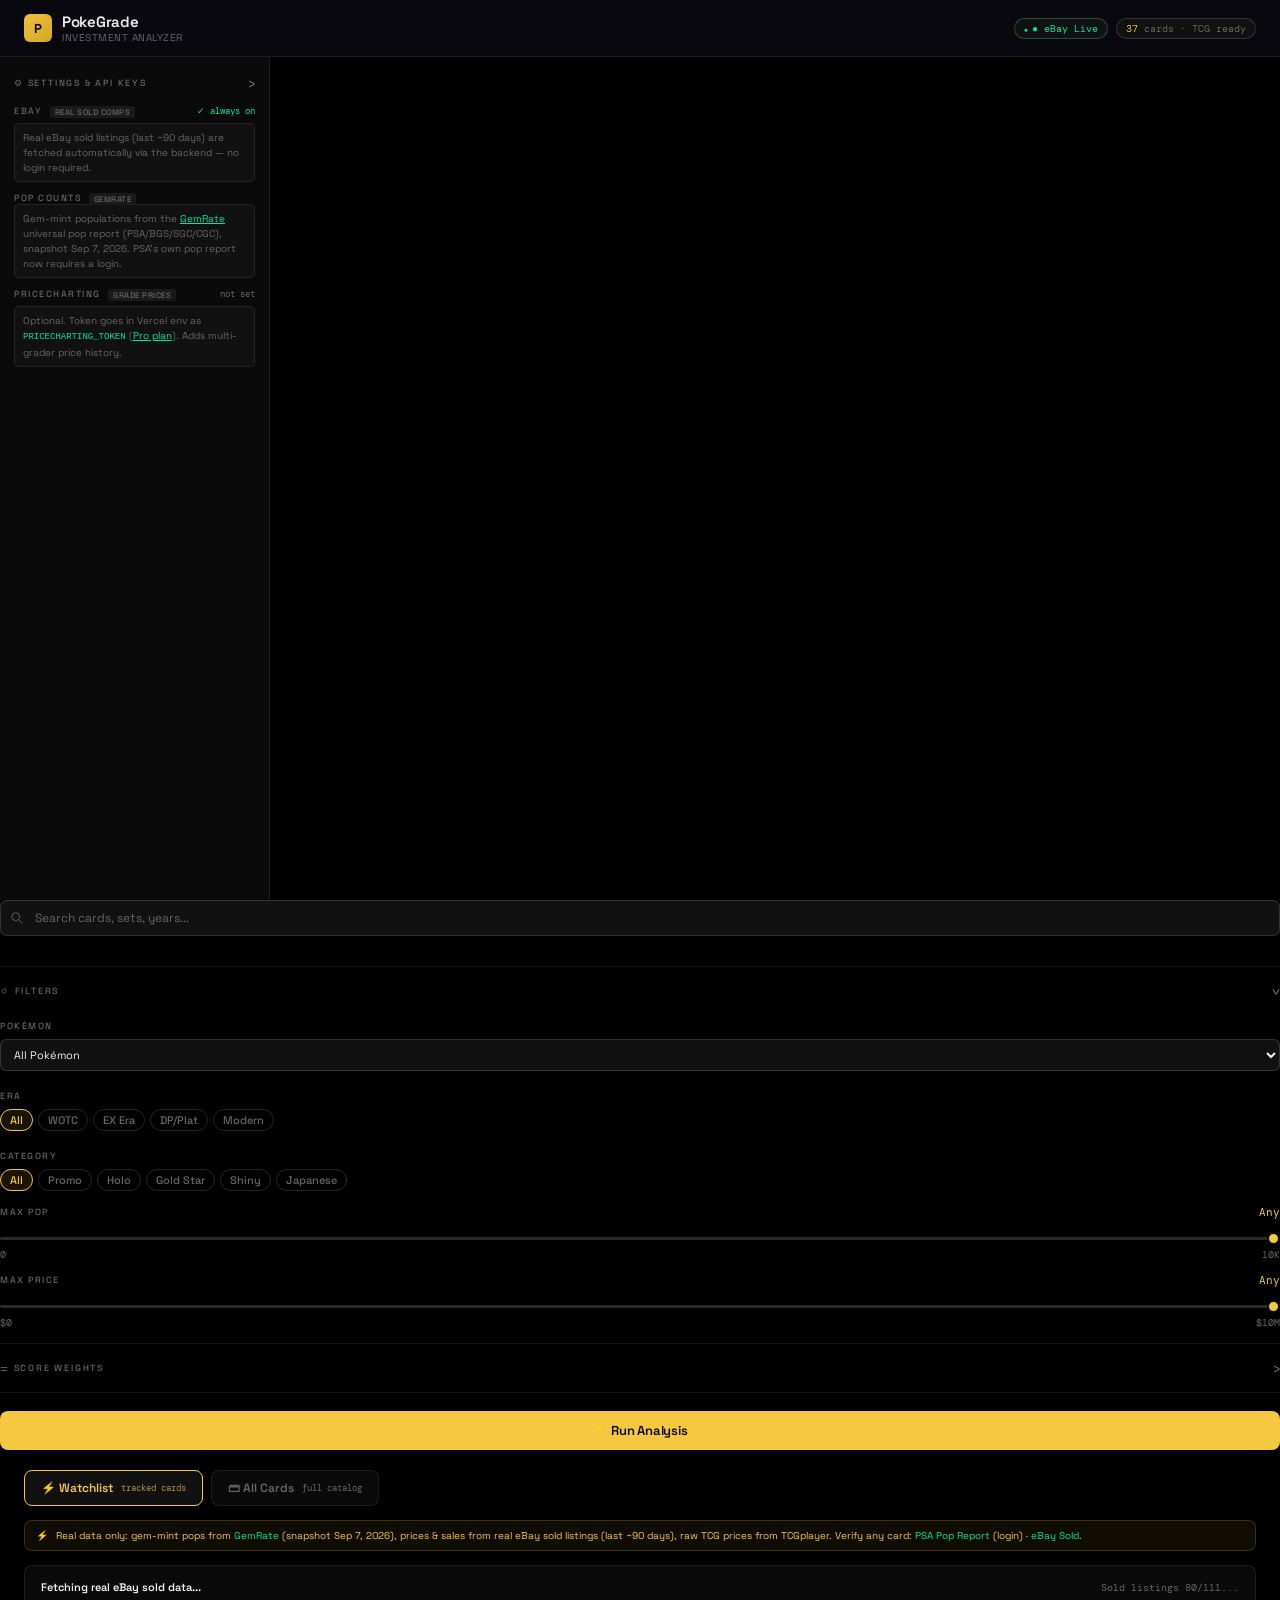
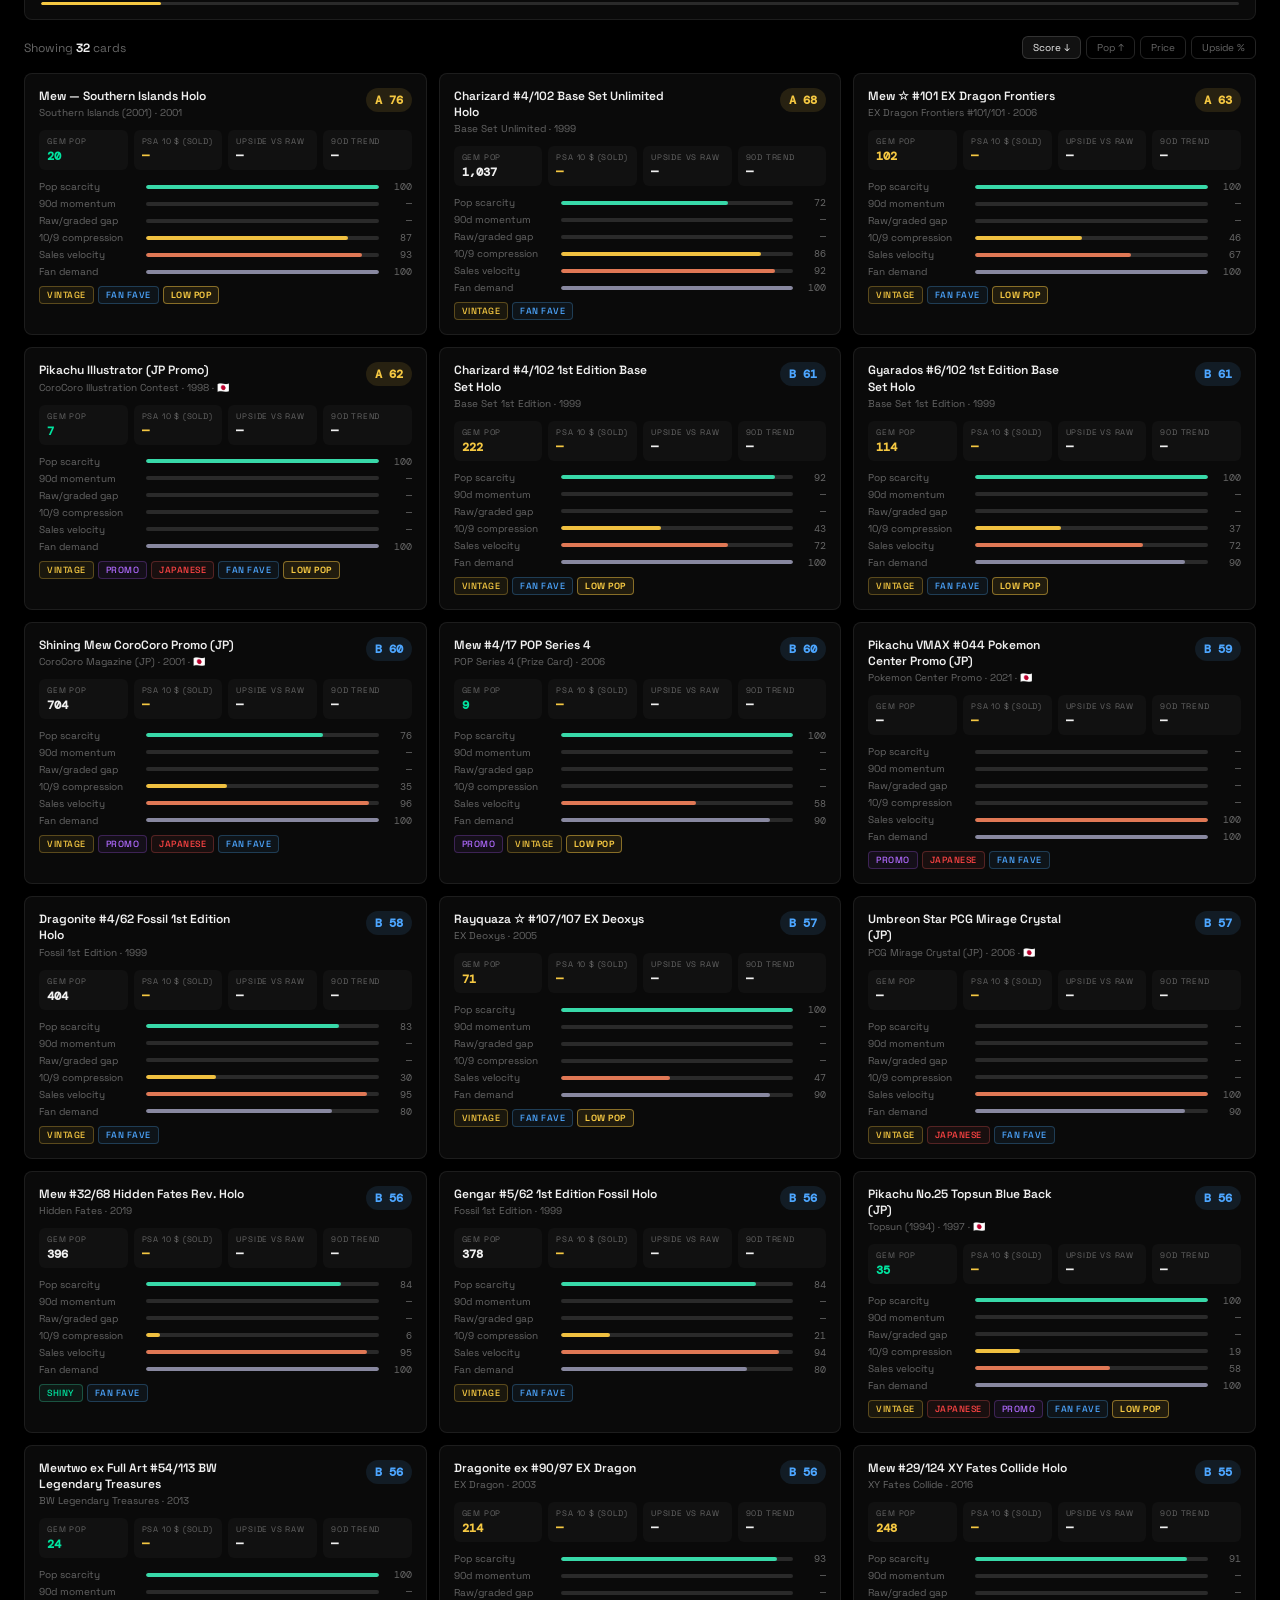
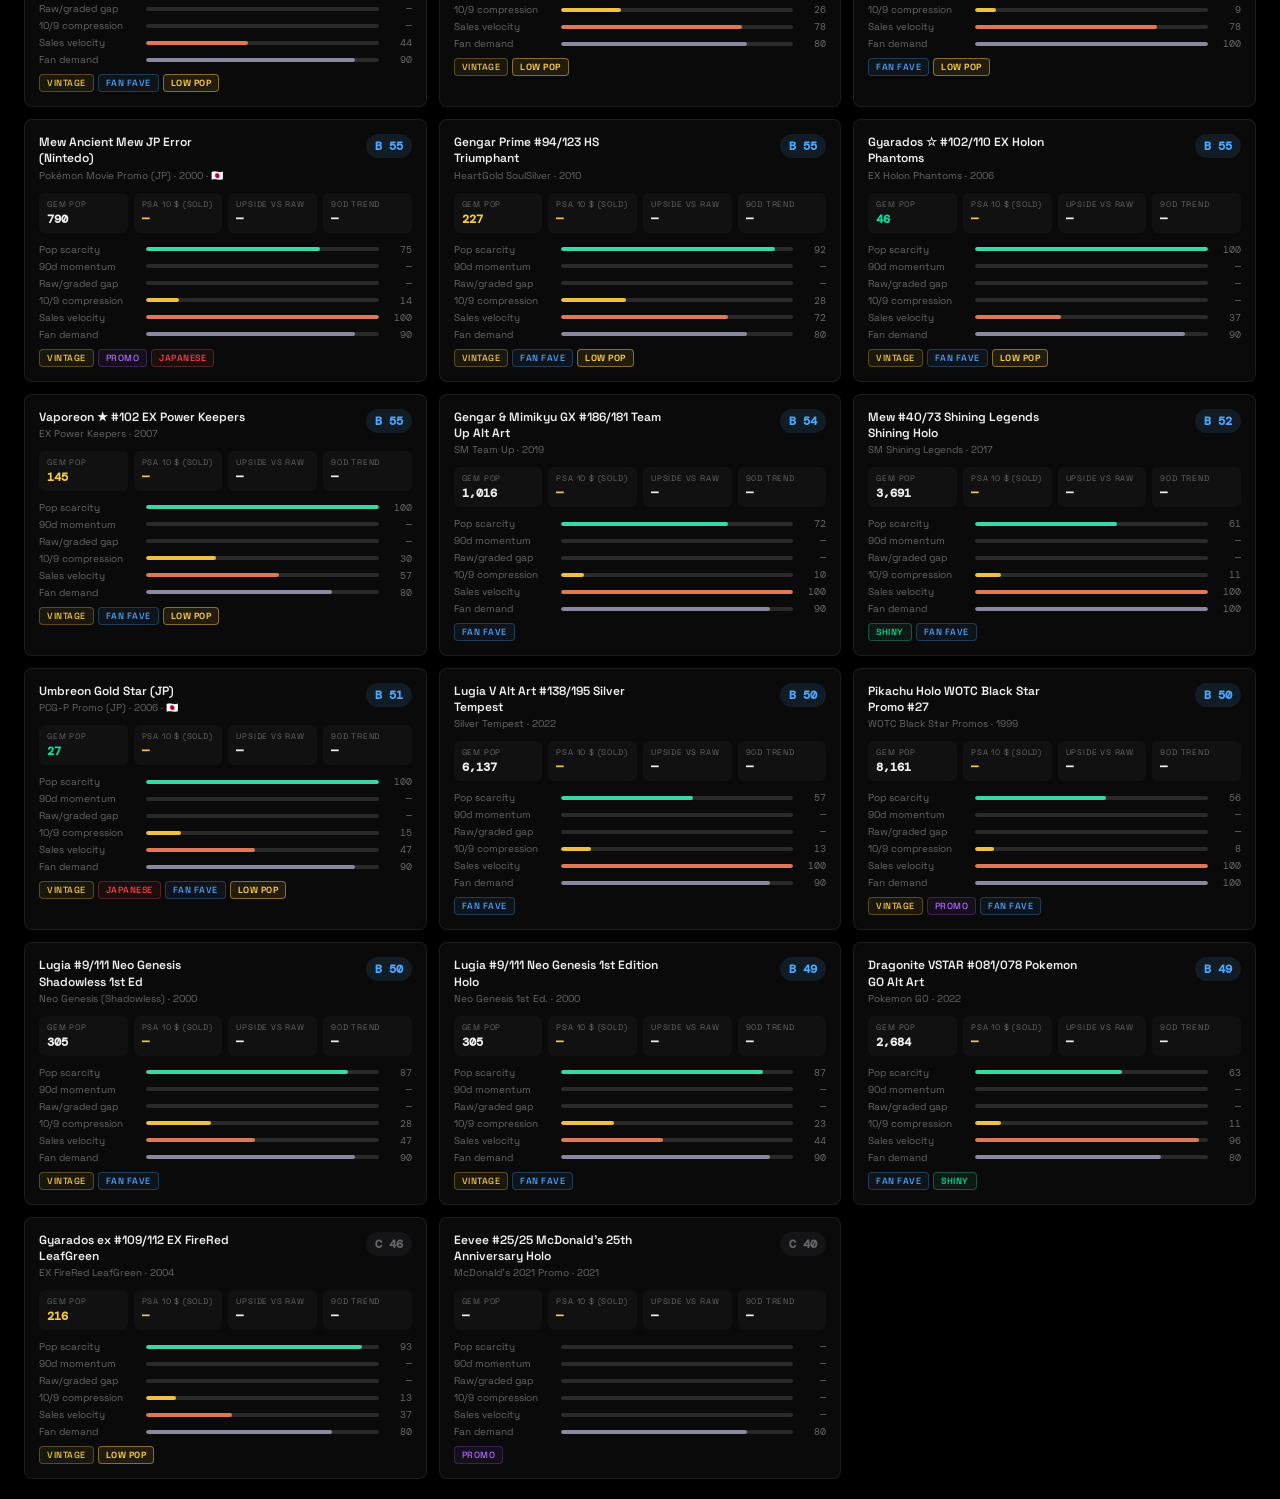
==== index.html @ c1d2e553 "All Cards: full Pokemon TCG catalog (20,372 cards, 174 sets) + browser UI - catalog/: per-set JSON s" ====
<!DOCTYPE html>
<html lang="en">
<head>
<meta charset="UTF-8">
<meta name="viewport" content="width=device-width, initial-scale=1.0">
<title>PokeGrade — Card Investment Analyzer</title>
<link href="https://fonts.googleapis.com/css2?family=Space+Grotesk:wght@300;400;500;600;700&family=DM+Mono:wght@400;500&display=swap" rel="stylesheet">
<style>

:root {
  --bg:#000000; --bg2:#0a0a0a; --bg3:#111111; --bg4:#1a1a1a;
  --border:rgba(255,255,255,0.08); --border2:rgba(255,255,255,0.14);
  --text:#f0f0f0; --muted:#666666; --dim:#2a2a2a;
  --gold:#f5c842; --gold2:#d4a820;
  --mint:#00e5a0; --red:#ff4444; --blue:#4da6ff; --purple:#b06aff;
}
*{margin:0;padding:0;box-sizing:border-box;}
html{background:var(--bg);color:var(--text);font-family:'Space Grotesk',sans-serif;}
body{min-height:100vh;}

/* ── Header ── */
header{border-bottom:1px solid var(--border);padding:14px 28px;display:flex;align-items:center;justify-content:space-between;background:rgba(9,9,15,0.95);position:sticky;top:0;z-index:100;backdrop-filter:blur(16px);}
.logo{display:flex;align-items:center;gap:10px;}
.logo-mark{width:30px;height:30px;border-radius:7px;background:linear-gradient(135deg,#f0c040,#d4a820);display:flex;align-items:center;justify-content:center;font-size:14px;font-weight:700;color:#09090f;}
.logo-text{font-size:16px;font-weight:600;letter-spacing:-0.3px;}
.logo-sub{font-size:10px;color:var(--muted);letter-spacing:0.5px;text-transform:uppercase;}
.hdr-right{display:flex;gap:8px;align-items:center;}
.hbadge{font-size:10px;font-family:'DM Mono',monospace;background:var(--bg3);border:1px solid var(--border2);padding:3px 9px;border-radius:20px;color:var(--muted);}
.hbadge.on{color:var(--mint);border-color:rgba(56,217,169,0.3);}
.hbadge.on::before{content:'● ';font-size:7px;}
#dbCount{color:var(--gold);}

/* ── Layout ── */
.app{display:grid;grid-template-columns:270px 1fr;min-height:calc(100vh - 57px);}
.sidebar{border-right:1px solid var(--border);padding:20px 16px;background:var(--bg2);overflow-y:auto;max-height:calc(100vh - 57px);position:sticky;top:57px;}
.main{padding:24px 28px;overflow-y:auto;}

/* ── Sidebar elements ── */
.slabel{font-size:9px;letter-spacing:1.8px;text-transform:uppercase;color:var(--muted);font-weight:500;margin-bottom:8px;display:block;}
.sgroup{margin-bottom:18px;}

/* API key */
.key-wrap{position:relative;}
.key-input{width:100%;padding:8px 32px 8px 10px;background:var(--bg3);border:1px solid var(--border2);border-radius:7px;color:var(--text);font-family:'DM Mono',monospace;font-size:11px;outline:none;transition:border-color 0.2s;}
.key-input:focus{border-color:rgba(56,217,169,0.4);}
.key-check{position:absolute;right:9px;top:50%;transform:translateY(-50%);font-size:12px;color:var(--mint);}
.key-hint{font-size:10px;color:var(--muted);margin-top:5px;line-height:1.5;}
.key-hint a{color:var(--mint);text-decoration:none;}

/* Search */
.search-wrap{position:relative;margin-bottom:16px;}
.search-wrap svg{position:absolute;left:10px;top:50%;transform:translateY(-50%);opacity:0.35;}
.search-input{width:100%;padding:9px 10px 9px 34px;background:var(--bg3);border:1px solid var(--border2);border-radius:7px;color:var(--text);font-family:inherit;font-size:12px;outline:none;transition:border-color 0.2s;}
.search-input:focus{border-color:rgba(240,192,64,0.35);}
.search-input::placeholder{color:var(--muted);}

/* Range sliders */
.range-row{margin-bottom:4px;}
.range-top{display:flex;justify-content:space-between;margin-bottom:4px;}
.range-lbl{font-size:11px;color:var(--muted);}
.range-val{font-size:11px;font-family:'DM Mono',monospace;color:var(--gold);}
input[type=range]{-webkit-appearance:none;width:100%;height:3px;background:var(--dim);border-radius:2px;outline:none;cursor:pointer;}
input[type=range]::-webkit-slider-thumb{-webkit-appearance:none;width:13px;height:13px;border-radius:50%;background:var(--gold);cursor:pointer;border:2px solid var(--bg2);}
.range-ends{display:flex;justify-content:space-between;font-size:10px;font-family:'DM Mono',monospace;color:var(--muted);margin-top:3px;}

/* Chips */
.chip-row{display:flex;flex-wrap:wrap;gap:5px;margin-top:4px;}
.chip{padding:4px 10px;border-radius:20px;font-size:11px;font-weight:500;cursor:pointer;border:1px solid var(--border2);background:transparent;color:var(--muted);transition:all 0.15s;user-select:none;}
.chip:hover{border-color:var(--gold);color:var(--gold);}
.chip.active{background:rgba(240,192,64,0.1);border-color:var(--gold);color:var(--gold);}

/* Weight sliders */
.wrow{display:flex;align-items:center;gap:8px;margin-bottom:7px;}
.wname{font-size:11px;color:var(--text);width:100px;flex-shrink:0;}
.wval{font-size:10px;font-family:'DM Mono',monospace;color:var(--muted);width:16px;text-align:right;}

/* Run + expand buttons */
.run-btn{width:100%;padding:11px;border-radius:8px;font-size:13px;font-weight:600;background:var(--gold);color:#09090f;border:none;cursor:pointer;font-family:inherit;margin-top:4px;letter-spacing:-0.2px;transition:background 0.15s,transform 0.1s;}
.run-btn:hover{background:var(--gold2);}
.run-btn:active{transform:scale(0.98);}
.run-btn:disabled{opacity:0.5;cursor:not-allowed;}

/* AI Expand button */
.expand-btn{width:100%;padding:9px;border-radius:8px;font-size:12px;font-weight:500;background:rgba(74,157,224,0.1);color:var(--blue);border:1px solid rgba(74,157,224,0.3);cursor:pointer;font-family:inherit;margin-top:8px;transition:all 0.2s;display:flex;align-items:center;justify-content:center;gap:6px;}
.expand-btn:hover{background:rgba(74,157,224,0.18);}
.expand-btn:disabled{opacity:0.45;cursor:not-allowed;}
.expand-progress{font-size:10px;font-family:'DM Mono',monospace;color:var(--muted);text-align:center;margin-top:6px;min-height:14px;}

/* Algo box */
.algo-box{margin-top:16px;padding:13px;background:var(--bg3);border-radius:8px;border:1px solid var(--border);}
.algo-box h4{font-size:10px;color:var(--gold);letter-spacing:0.5px;margin-bottom:7px;}
.algo-formula{font-family:'DM Mono',monospace;font-size:10px;color:var(--mint);padding:7px 9px;background:var(--bg2);border-radius:5px;line-height:1.9;}

/* ── Main area ── */
.notice{background:rgba(240,192,64,0.06);border:1px solid rgba(240,192,64,0.2);border-radius:8px;padding:9px 13px;margin-bottom:18px;font-size:11px;color:var(--gold);display:flex;align-items:center;gap:8px;line-height:1.5;}
.notice a{color:var(--mint);text-decoration:none;}

.toolbar{display:flex;align-items:center;justify-content:space-between;margin-bottom:18px;flex-wrap:wrap;gap:10px;}
.result-info{font-size:12px;color:var(--muted);}
.result-info strong{color:var(--text);}
.sort-row{display:flex;gap:5px;}
.sort-btn{font-size:11px;padding:5px 11px;border-radius:6px;cursor:pointer;border:1px solid var(--border2);background:transparent;color:var(--muted);font-family:inherit;transition:all 0.15s;}
.sort-btn.active{background:var(--bg3);color:var(--text);border-color:var(--border2);}

/* ── Card grid ── */
.cards-grid{display:grid;grid-template-columns:repeat(auto-fill,minmax(330px,1fr));gap:12px;}

/* ── Card ── */
.card{background:var(--bg2);border:1px solid var(--border);border-radius:10px;padding:16px;cursor:pointer;transition:border-color 0.2s,box-shadow 0.2s;position:relative;overflow:hidden;}
.card::before{content:'';position:absolute;top:0;left:0;right:0;height:2px;background:linear-gradient(90deg,transparent,var(--score-color,var(--gold)),transparent);opacity:0;transition:opacity 0.2s;}
.card:hover{border-color:var(--border2);box-shadow:0 4px 20px rgba(0,0,0,0.3);}
.card:hover::before,.card.open::before{opacity:1;}
.card.open{border-color:rgba(240,192,64,0.25);}

.card-top{display:flex;justify-content:space-between;align-items:flex-start;margin-bottom:11px;}
.card-name{font-size:13px;font-weight:600;line-height:1.35;max-width:210px;}
.card-set{font-size:10px;color:var(--muted);margin-top:2px;}
.score-pill{padding:4px 9px;border-radius:20px;font-size:12px;font-weight:700;font-family:'DM Mono',monospace;flex-shrink:0;}
.score-s{background:rgba(56,217,169,0.12);color:var(--mint);}
.score-a{background:rgba(240,192,64,0.12);color:var(--gold);}
.score-b{background:rgba(74,157,224,0.12);color:var(--blue);}
.score-c{background:rgba(98,98,122,0.12);color:var(--muted);}

/* Metrics row — tighter */
.metrics{display:grid;grid-template-columns:repeat(4,1fr);gap:6px;margin-bottom:10px;}
.metric{background:var(--bg3);border-radius:6px;padding:7px 8px;}
.metric-lbl{font-size:9px;color:var(--muted);text-transform:uppercase;letter-spacing:0.8px;margin-bottom:2px;}
.metric-val{font-size:13px;font-weight:600;font-family:'DM Mono',monospace;}
.v-green{color:var(--mint);} .v-gold{color:var(--gold);} .v-red{color:var(--red);} .v-blue{color:var(--blue);}

/* Score bars */
.bars{margin-bottom:8px;}
.brow{display:flex;align-items:center;gap:7px;margin-bottom:4px;}
.bname{font-size:10px;color:var(--muted);width:100px;flex-shrink:0;}
.btrack{flex:1;height:4px;background:var(--dim);border-radius:2px;overflow:hidden;}
.bfill{height:100%;border-radius:2px;transition:width 0.6s cubic-bezier(.2,.8,.2,1);}
.bscore{font-size:10px;font-family:'DM Mono',monospace;color:var(--muted);width:26px;text-align:right;}

/* Tags */
.tags{display:flex;flex-wrap:wrap;gap:4px;margin-top:8px;}
.tag{font-size:9px;padding:2px 7px;border-radius:4px;font-weight:500;border:1px solid;text-transform:uppercase;letter-spacing:0.5px;}
.tag-vintage{border-color:rgba(240,192,64,0.3);color:var(--gold);background:rgba(240,192,64,0.07);}
.tag-promo{border-color:rgba(155,85,224,0.3);color:var(--purple);background:rgba(155,85,224,0.07);}
.tag-japanese{border-color:rgba(224,85,85,0.3);color:var(--red);background:rgba(224,85,85,0.07);}
.tag-shiny{border-color:rgba(56,217,169,0.3);color:var(--mint);background:rgba(56,217,169,0.07);}
.tag-fan-fave{border-color:rgba(74,157,224,0.3);color:var(--blue);background:rgba(74,157,224,0.07);}
.tag-low-pop{border-color:rgba(240,192,64,0.5);color:var(--gold);background:rgba(240,192,64,0.1);font-weight:700;}
.tag-ai{border-color:rgba(56,217,169,0.25);color:var(--mint);background:rgba(56,217,169,0.06);}

/* Expand panel */
.detail{display:none;margin-top:12px;padding-top:12px;border-top:1px solid var(--border);}
.detail.open{display:block;}

.dgrid{display:grid;grid-template-columns:1fr 1fr;gap:7px;margin-bottom:10px;}
.ditem .dk{font-size:10px;color:var(--muted);margin-bottom:2px;}
.ditem .dv{font-size:11px;font-family:'DM Mono',monospace;color:var(--text);}
.rationale{font-size:11px;color:var(--muted);line-height:1.6;padding:9px 11px;background:var(--bg3);border-radius:6px;border-left:2px solid var(--gold);}

/* Sparkline */
.spark-wrap{margin-top:12px;padding-top:12px;border-top:1px solid var(--border);}
.spark-hdr{display:flex;align-items:center;justify-content:space-between;margin-bottom:7px;}
.spark-title{font-size:9px;letter-spacing:1.5px;text-transform:uppercase;color:var(--muted);font-weight:500;}
.spark-btns{display:flex;gap:3px;}
.spark-btn{font-size:10px;padding:2px 7px;border-radius:4px;cursor:pointer;border:1px solid var(--border);background:transparent;color:var(--muted);font-family:inherit;transition:all 0.15s;}
.spark-btn.active{background:var(--bg4);color:var(--text);border-color:var(--border2);}
canvas.spark{width:100%;height:68px;display:block;}
.spark-foot{display:flex;justify-content:space-between;margin-top:5px;}
.spark-stat{font-size:10px;font-family:'DM Mono',monospace;}
.spark-stat .sk{font-size:9px;color:var(--muted);text-transform:uppercase;letter-spacing:0.8px;display:block;margin-bottom:1px;}

/* Sales panel */
.sales-wrap{margin-top:12px;padding-top:12px;border-top:1px solid var(--border);}
.sales-hdr{display:flex;align-items:center;justify-content:space-between;margin-bottom:9px;}
.sales-title{font-size:9px;letter-spacing:1.5px;text-transform:uppercase;color:var(--muted);font-weight:500;}
.fetch-btn{display:flex;align-items:center;gap:5px;padding:5px 11px;border-radius:6px;font-size:10px;font-weight:600;background:rgba(74,157,224,0.1);border:1px solid rgba(74,157,224,0.3);color:var(--blue);cursor:pointer;font-family:inherit;transition:all 0.2s;}
.fetch-btn:hover{background:rgba(74,157,224,0.2);}
.fetch-btn:disabled{opacity:0.4;cursor:not-allowed;}
.mini-spin{width:9px;height:9px;border:1.5px solid rgba(74,157,224,0.3);border-top-color:var(--blue);border-radius:50%;animation:spin 0.7s linear infinite;display:none;}
@keyframes spin{to{transform:rotate(360deg);}}
.sale-row{display:grid;grid-template-columns:88px 1fr 80px;align-items:center;gap:6px;padding:5px 8px;border-radius:5px;background:var(--bg3);font-size:10px;margin-bottom:3px;}
.sale-date{font-family:'DM Mono',monospace;color:var(--muted);}
.sale-plat{color:var(--muted);}
.sale-price{font-family:'DM Mono',monospace;font-weight:600;color:var(--mint);text-align:right;}
.trend-row{display:flex;align-items:center;justify-content:space-between;margin-top:7px;padding:7px 9px;border-radius:6px;background:var(--bg);border:1px solid var(--border);font-size:10px;}
.trlbl{color:var(--muted);}
.trbadge{display:inline-flex;align-items:center;gap:3px;padding:2px 7px;border-radius:4px;font-size:9px;font-weight:600;font-family:'DM Mono',monospace;}
.trbadge-up{background:rgba(56,217,169,0.1);color:var(--mint);border:1px solid rgba(56,217,169,0.22);}
.trbadge-dn{background:rgba(224,85,85,0.1);color:var(--red);border:1px solid rgba(224,85,85,0.22);}
.trbadge-fl{background:rgba(240,192,64,0.1);color:var(--gold);border:1px solid rgba(240,192,64,0.22);}
.trval{font-family:'DM Mono',monospace;font-weight:600;}
.sales-err{font-size:10px;color:var(--red);padding:7px 9px;background:rgba(224,85,85,0.07);border-radius:5px;border:1px solid rgba(224,85,85,0.2);line-height:1.5;}
.sales-ph{font-size:10px;color:var(--muted);padding:4px 0;}

/* Skeleton / loading */
@keyframes pulse{0%,100%{opacity:0.3}50%{opacity:0.7}}
.skeleton-card{background:var(--bg2);border:1px solid var(--border);border-radius:10px;padding:16px;animation:pulse 1.5s ease-in-out infinite;}
.skel{background:var(--bg3);border-radius:4px;margin-bottom:7px;}

/* Empty */
.empty{text-align:center;padding:60px 20px;color:var(--muted);}
.empty h3{font-size:17px;margin-bottom:7px;color:var(--text);}

@media(max-width:860px){
  .app{grid-template-columns:1fr;}
  .sidebar{max-height:none;position:static;border-right:none;border-bottom:1px solid var(--border);}
  .metrics{grid-template-columns:repeat(2,1fr);}
  .cards-grid{grid-template-columns:1fr;}
}

  /* Comp links */
  .comp-link{display:flex;align-items:center;gap:8px;padding:7px 10px;border-radius:6px;background:var(--bg3);border:1px solid var(--border);text-decoration:none;color:var(--text);font-size:11px;transition:border-color 0.15s,background 0.15s;}
  .comp-link:hover{border-color:var(--border2);background:var(--bg4);}
  .comp-link span:nth-child(2){flex:1;}
  .comp-dot{width:7px;height:7px;border-radius:50%;flex-shrink:0;}
  .comp-arrow{color:var(--muted);font-size:12px;}


.psa-confirmed{animation:fadeUp 0.3s ease both;}


  /* Collapsible sections */
  .collapsible-hdr{display:flex;align-items:center;justify-content:space-between;cursor:pointer;padding:2px 0;user-select:none;}
  .collapsible-hdr:hover .slabel{color:var(--text);}
  .collapse-arrow{color:var(--muted);font-size:1rem;transition:transform 0.2s;transform:rotate(0deg);line-height:1;}
  .collapse-arrow.open{transform:rotate(90deg);}
  .collapsible-body{display:none;overflow:hidden;}
  .collapsible-body.open{display:block;}
  .mini-label{font-size:9px;letter-spacing:1.5px;text-transform:uppercase;color:var(--muted);font-weight:500;}
  .badge-tag{font-size:8px;padding:1px 5px;border-radius:3px;background:var(--bg4);color:var(--muted);margin-left:4px;letter-spacing:0.5px;vertical-align:middle;}

  /* Cleaner header */
  header{padding:12px 24px;}
  .logo-mark{width:28px;height:28px;border-radius:6px;font-size:13px;}
  .logo-text{font-size:15px;}

  /* Cleaner sidebar */
  .sidebar{padding:16px 14px;}
  .sgroup{margin-bottom:14px;padding-bottom:14px;border-bottom:1px solid var(--border);}
  .sgroup:last-child{border-bottom:none;}

  /* Tighter chips */
  .chip{padding:3px 9px;font-size:11px;}

  /* Range top inline */
  .range-top{display:flex;justify-content:space-between;align-items:center;margin-bottom:5px;}

  /* Cleaner cards */
  .card{border-radius:8px;padding:14px;}
  .card-name{font-size:12px;}
  .card-set{font-size:10px;}
  .metric{padding:6px 8px;}
  .metric-lbl{font-size:8px;}
  .metric-val{font-size:12px;}

  /* Cleaner main */
  .main{padding:20px 24px;}
  .notice{font-size:10px;padding:7px 11px;margin-bottom:14px;}

  /* Better toolbar */
  .toolbar{margin-bottom:14px;}
  .sort-btn{font-size:10px;padding:4px 10px;}


/* ─── View tabs + All Cards ─── */
.vtabs { display:flex; gap:8px; margin-bottom:14px; }
.vtab { background:var(--bg2); border:1px solid var(--border); color:var(--muted); font-family:inherit; font-size:12px; font-weight:600; padding:9px 16px; border-radius:8px; cursor:pointer; display:flex; align-items:center; gap:8px; }
.vtab.active { color:var(--gold); border-color:var(--gold); background:var(--bg3); }
.vtab-sub { font-size:9px; font-weight:400; color:var(--muted); font-family:'DM Mono',monospace; }
.vtab.active .vtab-sub { color:var(--gold); opacity:.7; }
.ac-head { margin-bottom:14px; }
.ac-meta { font-size:10px; color:var(--muted); font-family:'DM Mono',monospace; margin-top:6px; }
.ac-layout { display:grid; grid-template-columns:230px 1fr; gap:16px; align-items:start; }
.ac-sets { max-height:calc(100vh - 220px); overflow-y:auto; background:var(--bg2); border:1px solid var(--border); border-radius:10px; padding:10px; }
.ac-series { margin-bottom:6px; }
.ac-series-btn { width:100%; text-align:left; background:none; border:none; color:var(--text); font-family:inherit; font-size:11px; font-weight:600; padding:7px 8px; cursor:pointer; border-radius:6px; display:flex; justify-content:space-between; }
.ac-series-btn:hover { background:var(--bg3); }
.ac-set-list { display:none; padding-left:8px; }
.ac-set-list.open { display:block; }
.ac-set-btn { width:100%; text-align:left; background:none; border:none; color:var(--muted); font-family:inherit; font-size:10.5px; padding:5px 8px; cursor:pointer; border-radius:5px; display:flex; justify-content:space-between; gap:6px; }
.ac-set-btn:hover { background:var(--bg3); color:var(--text); }
.ac-set-btn.active { color:var(--gold); background:var(--bg3); }
.ac-set-btn .ac-set-total { font-family:'DM Mono',monospace; font-size:9px; opacity:.6; }
.ac-results { margin-bottom:12px; }
.ac-hit { display:flex; justify-content:space-between; align-items:center; gap:10px; padding:7px 10px; background:var(--bg2); border:1px solid var(--border); border-radius:7px; margin-bottom:5px; cursor:pointer; font-size:11px; }
.ac-hit:hover { border-color:var(--gold); }
.ac-hit .ac-hit-set { color:var(--muted); font-size:9.5px; font-family:'DM Mono',monospace; white-space:nowrap; }
.ac-grid { display:grid; grid-template-columns:repeat(auto-fill, minmax(120px, 1fr)); gap:10px; }
.ac-card { background:var(--bg2); border:1px solid var(--border); border-radius:9px; padding:8px; cursor:pointer; text-align:center; transition:transform .12s, border-color .12s; }
.ac-card:hover { transform:translateY(-2px); border-color:var(--gold); }
.ac-card img { width:100%; border-radius:5px; background:var(--dim); aspect-ratio:63/88; object-fit:cover; }
.ac-card .ac-name { font-size:10px; font-weight:600; color:var(--text); margin-top:6px; line-height:1.25; min-height:24px; }
.ac-card .ac-sub { font-size:8.5px; color:var(--muted); font-family:'DM Mono',monospace; margin-top:2px; }
.ac-card .ac-price { font-size:10px; color:var(--mint); font-family:'DM Mono',monospace; margin-top:3px; }
.ac-modal { display:none; position:fixed; inset:0; background:rgba(0,0,0,.78); z-index:100; align-items:center; justify-content:center; padding:20px; }
.ac-modal.open { display:flex; }
.ac-modal-box { background:var(--bg2); border:1px solid var(--border2); border-radius:14px; max-width:720px; width:100%; max-height:90vh; overflow-y:auto; padding:22px; }
.ac-detail { display:grid; grid-template-columns:240px 1fr; gap:20px; }
.ac-detail img { width:100%; border-radius:8px; }
.ac-detail h3 { margin:0 0 2px; font-size:17px; color:var(--text); }
.ac-detail .ac-dset { font-size:11px; color:var(--muted); margin-bottom:14px; font-family:'DM Mono',monospace; }
.ac-ptable { width:100%; border-collapse:collapse; margin-bottom:14px; }
.ac-ptable td, .ac-ptable th { font-size:10.5px; padding:6px 8px; border-bottom:1px solid var(--border); text-align:right; font-family:'DM Mono',monospace; color:var(--text); }
.ac-ptable th { color:var(--muted); font-size:9px; text-transform:uppercase; letter-spacing:.5px; }
.ac-ptable td:first-child, .ac-ptable th:first-child { text-align:left; }
.ac-links { display:flex; flex-wrap:wrap; gap:8px; }
.ac-links a { font-size:10px; color:var(--gold); background:var(--bg3); border:1px solid var(--border2); padding:6px 10px; border-radius:6px; text-decoration:none; }
.ac-links a:hover { border-color:var(--gold); }
.ac-close { float:right; background:none; border:none; color:var(--muted); font-size:18px; cursor:pointer; }
@media (max-width:860px) { .ac-layout { grid-template-columns:1fr; } .ac-sets { max-height:260px; } .ac-detail { grid-template-columns:1fr; } }

</style>
</head>
<body>

<header>
  <div class="logo">
    <div class="logo-mark">P</div>
    <div>
      <div class="logo-text">PokeGrade</div>
      <div class="logo-sub">Investment Analyzer</div>
    </div>
  </div>
  <div class="hdr-right">
    <div class="hbadge on" id="ebayStatusBadge">● eBay Live</div>
    <div class="hbadge"><span id="dbCount">37</span> cards · <span id="tcgStatus" style="color:var(--muted)">TCG ready</span></div>
  </div>
</header>

<div class="app">
  <aside class="sidebar">

    <!-- ⚙ Settings (collapsed by default) -->
    <div class="sgroup">
      <div class="collapsible-hdr" onclick="toggleSection('settingsBody','settingsArrow')">
        <span class="slabel" style="margin-bottom:0">&#9881; Settings &amp; API Keys</span>
        <span class="collapse-arrow" id="settingsArrow">&#8250;</span>
      </div>
      <div class="collapsible-body open" id="settingsBody">
        <div style="margin-top:12px">
          <div style="display:flex;align-items:center;justify-content:space-between;margin-bottom:6px;">
            <div class="mini-label">eBay <span class="badge-tag">Real Sold Comps</span></div>
            <span id="ebayConnectStatus" style="font-size:9px;font-family:'DM Mono',monospace;color:var(--mint);">✓ always on</span>
          </div>
          <div style="font-size:10px;color:var(--muted);line-height:1.5;padding:6px 8px;background:var(--bg3);border-radius:5px;border:1px solid var(--border);">
            Real eBay sold listings (last ~90 days) are fetched automatically via the backend — no login required.
          </div>
        </div>
        <div style="margin-top:10px">
          <div class="mini-label">Pop Counts <span class="badge-tag">GemRate</span></div>
          <div style="font-size:10px;color:var(--muted);line-height:1.5;padding:6px 8px;background:var(--bg3);border-radius:5px;border:1px solid var(--border);">
            Gem-mint populations from the <a href="https://www.gemrate.com" target="_blank" style="color:var(--mint);">GemRate</a> universal pop report (PSA/BGS/SGC/CGC), snapshot Sep 7, 2026. PSA's own pop report now requires a login.
          </div>
        </div>
        <div style="margin-top:10px">
          <div style="display:flex;align-items:center;justify-content:space-between;margin-bottom:6px;">
            <div class="mini-label">PriceCharting <span class="badge-tag">Grade Prices</span></div>
            <span id="pcStatus" style="font-size:9px;font-family:'DM Mono',monospace;color:var(--muted);">not set</span>
          </div>
          <div style="font-size:10px;color:var(--muted);line-height:1.5;padding:6px 8px;background:var(--bg3);border-radius:5px;border:1px solid var(--border);">
            Optional. Token goes in Vercel env as <code style="color:var(--mint);font-size:9px;">PRICECHARTING_TOKEN</code> (<a href="https://www.pricecharting.com/subscriptions" target="_blank" style="color:var(--mint);">Pro plan</a>). Adds multi-grader price history.
          </div>
        </div>
      </div>
      </div>
    </div>

    <!-- Search -->
    <div class="sgroup">
      <div class="search-wrap">
        <svg width="14" height="14" viewBox="0 0 16 16" fill="none" stroke="white"><circle cx="6.5" cy="6.5" r="4.5"/><path d="M10.5 10.5L14 14" stroke-linecap="round"/></svg>
        <input class="search-input" type="text" id="cardSearch" placeholder="Search cards, sets, years..." oninput="if(analysisRun)renderCards()">
      </div>
    </div>

    <!-- Filters -->
    <div class="sgroup">
      <div class="collapsible-hdr" onclick="toggleSection('filtersBody','filtersArrow')">
        <span class="slabel" style="margin-bottom:0">&#9965; Filters</span>
        <span class="collapse-arrow open" id="filtersArrow">&#8250;</span>
      </div>
      <div class="collapsible-body open" id="filtersBody">
        <div style="margin-top:12px">
          <span class="mini-label">Pokémon</span>
          <div style="display:flex;gap:6px;margin-top:5px;align-items:center;">
            <select id="pokemonSelect" onchange="onPokemonSelect(this.value)"  style="flex:1;background:var(--bg3);border:1px solid var(--border2);color:var(--text);font-family:inherit;font-size:11px;padding:7px 9px;border-radius:6px;outline:none;cursor:pointer;">
              <option value="all">All Pokémon</option>
              <optgroup label="⭐ Fan Favorites">
                <option value="pikachu">Pikachu</option>
                <option value="charizard">Charizard</option>
                <option value="mew">Mew</option>
                <option value="mewtwo">Mewtwo</option>
                <option value="lugia">Lugia</option>
                <option value="umbreon">Umbreon</option>
                <option value="gengar">Gengar</option>
                <option value="eevee">Eevee</option>
                <option value="rayquaza">Rayquaza</option>
                <option value="gyarados">Gyarados</option>
                <option value="dragonite">Dragonite</option>
                <option value="blaziken">Blaziken</option>
                <option value="garchomp">Garchomp</option>
                <option value="lucario">Lucario</option>
                <option value="gardevoir">Gardevoir</option>
                <option value="sylveon">Sylveon</option>
              </optgroup>
              <optgroup label="── Gen 1 (Kanto)">
                <option value="bulbasaur">Bulbasaur</option>
                <option value="charmander">Charmander</option>
                <option value="squirtle">Squirtle</option>
                <option value="blastoise">Blastoise</option>
                <option value="venusaur">Venusaur</option>
                <option value="alakazam">Alakazam</option>
                <option value="machamp">Machamp</option>
                <option value="golem">Golem</option>
                <option value="nidoking">Nidoking</option>
                <option value="clefable">Clefable</option>
                <option value="jolteon">Jolteon</option>
                <option value="flareon">Flareon</option>
                <option value="vaporeon">Vaporeon</option>
                <option value="snorlax">Snorlax</option>
                <option value="articuno">Articuno</option>
                <option value="zapdos">Zapdos</option>
                <option value="moltres">Moltres</option>
              </optgroup>
              <optgroup label="── Gen 2 (Johto)">
                <option value="ho-oh">Ho-Oh</option>
                <option value="celebi">Celebi</option>
                <option value="espeon">Espeon</option>
                <option value="tyranitar">Tyranitar</option>
                <option value="suicune">Suicune</option>
                <option value="entei">Entei</option>
                <option value="raikou">Raikou</option>
                <option value="ampharos">Ampharos</option>
              </optgroup>
              <optgroup label="── Gen 3 (Hoenn)">
                <option value="kyogre">Kyogre</option>
                <option value="groudon">Groudon</option>
                <option value="deoxys">Deoxys</option>
                <option value="latias">Latias</option>
                <option value="latios">Latios</option>
                <option value="absol">Absol</option>
                <option value="flygon">Flygon</option>
                <option value="salamence">Salamence</option>
                <option value="metagross">Metagross</option>
              </optgroup>
              <optgroup label="── Gen 4 (Sinnoh)">
                <option value="dialga">Dialga</option>
                <option value="palkia">Palkia</option>
                <option value="giratina">Giratina</option>
                <option value="leafeon">Leafeon</option>
                <option value="glaceon">Glaceon</option>
                <option value="togekiss">Togekiss</option>
                <option value="rotom">Rotom</option>
              </optgroup>
              <optgroup label="── Gen 5 (Unova)">
                <option value="reshiram">Reshiram</option>
                <option value="zekrom">Zekrom</option>
                <option value="kyurem">Kyurem</option>
                <option value="zoroark">Zoroark</option>
                <option value="chandelure">Chandelure</option>
              </optgroup>
              <optgroup label="── Gen 6 (Kalos)">
                <option value="xerneas">Xerneas</option>
                <option value="yveltal">Yveltal</option>
                <option value="zygarde">Zygarde</option>
                <option value="greninja">Greninja</option>
              </optgroup>
              <optgroup label="── Gen 7 (Alola)">
                <option value="solgaleo">Solgaleo</option>
                <option value="lunala">Lunala</option>
                <option value="necrozma">Necrozma</option>
                <option value="mimikyu">Mimikyu</option>
              </optgroup>
              <optgroup label="── Gen 8 (Galar)">
                <option value="zacian">Zacian</option>
                <option value="zamazenta">Zamazenta</option>
                <option value="eternatus">Eternatus</option>
                <option value="urshifu">Urshifu</option>
              </optgroup>
              <optgroup label="── Gen 9 (Paldea)">
                <option value="koraidon">Koraidon</option>
                <option value="miraidon">Miraidon</option>
                <option value="iron-valiant">Iron Valiant</option>
                <option value="roaring-moon">Roaring Moon</option>
              </optgroup>
            </select>
          </div>
          <div id="pokemonChips" style="display:none"></div>
        </div>
        <div style="margin-top:12px">
          <span class="mini-label">Era</span>
          <div class="chip-row" id="eraChips" style="margin-top:5px">
            <div class="chip active" onclick="toggleChip(this,'era')" data-val="all">All</div>
            <div class="chip" onclick="toggleChip(this,'era')" data-val="wotc">WOTC</div>
            <div class="chip" onclick="toggleChip(this,'era')" data-val="ex">EX Era</div>
            <div class="chip" onclick="toggleChip(this,'era')" data-val="dp">DP/Plat</div>
            <div class="chip" onclick="toggleChip(this,'era')" data-val="modern">Modern</div>
          </div>
        </div>
        <div style="margin-top:12px">
          <span class="mini-label">Category</span>
          <div class="chip-row" id="catChips" style="margin-top:5px">
            <div class="chip active" onclick="toggleChip(this,'cat')" data-val="all">All</div>
            <div class="chip" onclick="toggleChip(this,'cat')" data-val="promo">Promo</div>
            <div class="chip" onclick="toggleChip(this,'cat')" data-val="holo">Holo</div>
            <div class="chip" onclick="toggleChip(this,'cat')" data-val="gold-star">Gold Star</div>
            <div class="chip" onclick="toggleChip(this,'cat')" data-val="shiny">Shiny</div>
            <div class="chip" onclick="toggleChip(this,'cat')" data-val="japanese">Japanese</div>
          </div>
        </div>
        <div style="margin-top:14px">
          <div class="range-top"><span class="mini-label">Max Pop</span><span class="range-val" id="popVal">Any</span></div>
          <input type="range" id="popRange" min="0" max="10000" value="10000" step="100" oninput="document.getElementById('popVal').textContent=parseInt(this.value)>=10000?'Any':'≤ '+parseInt(this.value).toLocaleString();if(analysisRun)renderCards()">
          <div class="range-ends"><span>0</span><span>10K</span></div>
        </div>
        <div style="margin-top:12px">
          <div class="range-top"><span class="mini-label">Max Price</span><span class="range-val" id="priceVal">Any</span></div>
          <input type="range" id="priceRange" min="0" max="100" value="100" step="1" oninput="onPriceSlide(this.value)">
          <div class="range-ends"><span>$0</span><span>$10M</span></div>
        </div>
      </div>
    </div>

    <!-- Score Weights -->
    <div class="sgroup">
      <div class="collapsible-hdr" onclick="toggleSection('weightsBody','weightsArrow')">
        <span class="slabel" style="margin-bottom:0">&#9868; Score Weights</span>
        <span class="collapse-arrow" id="weightsArrow">&#8250;</span>
      </div>
      <div class="collapsible-body" id="weightsBody">
        <div style="margin-top:12px" id="weightSliders">
          <div class="wrow"><span class="wname">Pop Scarcity</span><input type="range" min="0" max="10" value="8" class="weight-input" data-key="popScarcity" style="flex:1;height:3px" oninput="updateWeights()"><span class="wval" id="w-popScarcity">8</span></div>
          <div class="wrow"><span class="wname">90d Momentum</span><input type="range" min="0" max="10" value="7" class="weight-input" data-key="momentum" style="flex:1;height:3px" oninput="updateWeights()"><span class="wval" id="w-momentum">7</span></div>
          <div class="wrow"><span class="wname">Raw/Graded Gap</span><input type="range" min="0" max="10" value="6" class="weight-input" data-key="priceValue" style="flex:1;height:3px" oninput="updateWeights()"><span class="wval" id="w-priceValue">6</span></div>
          <div class="wrow"><span class="wname">10/9 Compression</span><input type="range" min="0" max="10" value="6" class="weight-input" data-key="compression" style="flex:1;height:3px" oninput="updateWeights()"><span class="wval" id="w-compression">6</span></div>
          <div class="wrow"><span class="wname">Sales Velocity</span><input type="range" min="0" max="10" value="6" class="weight-input" data-key="velocity" style="flex:1;height:3px" oninput="updateWeights()"><span class="wval" id="w-velocity">6</span></div>
          <div class="wrow"><span class="wname">Fan Demand</span><input type="range" min="0" max="10" value="4" class="weight-input" data-key="fanDemand" style="flex:1;height:3px" oninput="updateWeights()"><span class="wval" id="w-fanDemand">4</span></div>
        </div>
      </div>
    </div>

    <button class="run-btn" id="runBtn" onclick="runAnalysis()">&#9889; Run Analysis</button>

  </aside>

  <main class="main">

    <div class="vtabs">
      <button class="vtab active" id="tabWatchlist" onclick="switchView('watchlist')">&#9889; Watchlist <span class="vtab-sub">tracked cards</span></button>
      <button class="vtab" id="tabAll" onclick="switchView('all')">&#128451; All Cards <span class="vtab-sub" id="allCountSub">full catalog</span></button>
    </div>

    <div id="viewWatchlist">
    <div class="notice">
      <span>&#9889;</span>
      <span>Real data only: gem-mint pops from <a href="https://www.gemrate.com" target="_blank">GemRate</a> (snapshot Sep 7, 2026), prices &amp; sales from real eBay sold listings (last ~90 days), raw TCG prices from TCGplayer. Verify any card: <a href="https://www.psacard.com/pop" target="_blank">PSA Pop Report</a> (login) · <a href="https://www.ebay.com/sh/research" target="_blank">eBay Sold</a>.</span>
    </div>
    <div id="tcgLoadBar" style="display:none;background:var(--bg2);border:1px solid var(--border);border-radius:8px;padding:14px 16px;margin-bottom:16px;">
      <div style="display:flex;align-items:center;justify-content:space-between;margin-bottom:8px;">
        <span style="font-size:11px;color:var(--text);font-weight:600;" id="tcgLoadMsg">Loading cards...</span>
        <span style="font-size:10px;font-family:'DM Mono',monospace;color:var(--muted);" id="tcgLoadCount"></span>
      </div>
      <div style="height:3px;background:var(--dim);border-radius:2px;overflow:hidden;">
        <div id="tcgLoadProgress" style="height:100%;background:var(--gold);border-radius:2px;width:0%;transition:width 0.3s;"></div>
      </div>
    </div>

    <div class="toolbar">
      <div class="result-info">Showing <strong id="countDisplay">—</strong> cards</div>
      <div class="sort-row">
        <button class="sort-btn active" onclick="setSort('score',this)">Score &#8595;</button>
        <button class="sort-btn" onclick="setSort('pop',this)">Pop &#8593;</button>
        <button class="sort-btn" onclick="setSort('price',this)">Price</button>
        <button class="sort-btn" onclick="setSort('upside',this)">Upside %</button>
      </div>
    </div>

    <div class="cards-grid" id="cardsGrid"></div>
    </div><!-- /viewWatchlist -->

    <div id="viewAll" style="display:none">
      <div class="ac-head">
        <input class="search-input" id="acSearch" placeholder="Search every Pokemon card ever printed..." oninput="acOnSearch(this.value)">
        <div class="ac-meta" id="acMeta">Loading catalog...</div>
      </div>
      <div class="ac-layout">
        <div class="ac-sets" id="acSets"></div>
        <div>
          <div class="ac-results" id="acResults"></div>
          <div class="ac-grid" id="acGrid"></div>
        </div>
      </div>
    </div>

    <div class="ac-modal" id="acModal" onclick="if(event.target===this)acClose()">
      <div class="ac-modal-box" id="acModalBox"></div>
    </div>

  </main>
</div>

<script>
// ─── Data ─────────────────────────────────────────────────────────────────────
const CARDS = [
  {
    "id": 1,
    "name": "Mew ☆ #101 EX Dragon Frontiers",
    "set": "EX Dragon Frontiers #101/101",
    "year": 2006,
    "pokemon": "mew",
    "era": "ex",
    "cat": "gold-star",
    "japanese": false,
    "fanTier": 10,
    "tags": [
      "vintage",
      "fan-fave",
      "low-pop"
    ],
    "q10": "Mew Gold Star Dragon Frontiers 101 PSA 10",
    "q9": "Mew Gold Star Dragon Frontiers 101 PSA 9",
    "qRaw": "Mew Gold Star Dragon Frontiers 101 -PSA -BGS -CGC -SGC",
    "pop10": 102,
    "popTotal": 4546,
    "marketPrice": null,
    "psa9Price": null,
    "psa10Price": null,
    "trend90d": null,
    "soldCount": null,
    "rationale": "Mew Gold Star: 102 gem-mint copies across all graders (GemRate, Sep 2026) - one of the lowest genuine populations of any Gold Star. Foil wear kills grades. Fan demand is elite tier; Charizard Gold Star commands more despite a larger gem pop.",
    "detail": {
      "distribution": "EX Dragon Frontiers boosters",
      "note": "Japanese version even scarcer"
    },
    "popLabel": "2006 Pokemon EX Dragon Frontiers Mew-Holo Gold Star 101",
    "popUrl": "https://www.gemrate.com/card/2951fc180da501abf2d7edb2b171e9b10050f332"
  },
  {
    "id": 2,
    "name": "Shining Mew CoroCoro Promo (JP)",
    "set": "CoroCoro Magazine (JP)",
    "year": 2001,
    "pokemon": "mew",
    "era": "wotc",
    "cat": "promo",
    "japanese": true,
    "fanTier": 10,
    "tags": [
      "vintage",
      "promo",
      "japanese",
      "fan-fave",
      "low-pop"
    ],
    "q10": "Shining Mew CoroCoro promo PSA 10",
    "q9": "Shining Mew CoroCoro promo PSA 9",
    "qRaw": "Shining Mew CoroCoro promo -PSA -BGS -CGC -SGC",
    "pop10": 704,
    "popTotal": 21178,
    "marketPrice": null,
    "psa9Price": null,
    "psa10Price": null,
    "trend90d": null,
    "soldCount": null,
    "rationale": "Magazine peel damage destroyed most copies. 704 gem-mint copies across graders out of 21k+ graded (GemRate, Sep 2026) - a 3.3% gem rate for a 2001 promo. English collectors are just starting to notice Japanese promos.",
    "detail": {
      "distribution": "CoroCoro May 2001 insert",
      "note": "Must be peeled from cardboard backing"
    },
    "popLabel": "2001 Pokemon Japanese Promo Corocoro Comics Shining Mew Holofoil 151",
    "popUrl": "https://www.gemrate.com/card/6385030fcb0bedc6b10ad7978883d030395332ae"
  },
  {
    "id": 3,
    "name": "Mew — Southern Islands Holo",
    "set": "Southern Islands (2001)",
    "year": 2001,
    "pokemon": "mew",
    "era": "wotc",
    "cat": "holo",
    "japanese": false,
    "fanTier": 10,
    "tags": [
      "vintage",
      "fan-fave",
      "low-pop"
    ],
    "q10": "Mew Southern Islands PSA 10",
    "q9": "Mew Southern Islands PSA 9",
    "qRaw": "Mew Southern Islands -PSA -BGS -CGC -SGC",
    "pop10": 20,
    "popTotal": 5290,
    "marketPrice": null,
    "psa9Price": null,
    "psa10Price": null,
    "trend90d": null,
    "soldCount": null,
    "rationale": "Only 20 gem-mint copies across all graders out of 5,290 graded (GemRate, Sep 2026). Cards were folded in booklets - centering and print lines are endemic. Arguably the rarest English Mew at gem grade.",
    "detail": {
      "distribution": "Mail-in promotion 2001",
      "note": "Booklet fold causes centering issues"
    },
    "popLabel": "2001 Pokemon Southern Islands Promo Mew-Holo Base 1",
    "popUrl": "https://www.gemrate.com/card/c3fa26539b35cd8332399858928a87231f08d5de"
  },
  {
    "id": 4,
    "name": "Mew #29/124 XY Fates Collide Holo",
    "set": "XY Fates Collide",
    "year": 2016,
    "pokemon": "mew",
    "era": "ex",
    "cat": "holo",
    "japanese": false,
    "fanTier": 10,
    "tags": [
      "low-pop",
      "fan-fave"
    ],
    "q10": "Mew Fates Collide 29 PSA 10",
    "q9": "Mew Fates Collide 29 PSA 9",
    "qRaw": "Mew Fates Collide 29 -PSA -BGS -CGC -SGC",
    "pop10": 248,
    "popTotal": 1636,
    "marketPrice": null,
    "psa9Price": null,
    "psa10Price": null,
    "trend90d": null,
    "soldCount": null,
    "rationale": "Pop of 33 PSA 10s is shockingly low for a 2016 English holo. XY era is completely overlooked right now — priced at $220 but has 10x upside if XY nostalgia follows the Base Set trajectory.",
    "detail": {
      "distribution": "XY Fates Collide booster packs",
      "note": "Low submission rate — most copies are ungraded"
    },
    "popLabel": "2016 Pokemon XY Fates Collide Mew-Holo Base 29",
    "popUrl": "https://www.gemrate.com/card/d8720ae8aa08caae673f99e321f775b25109146f"
  },
  {
    "id": 5,
    "name": "Mew #32/68 Hidden Fates Rev. Holo",
    "set": "Hidden Fates",
    "year": 2019,
    "pokemon": "mew",
    "era": "modern",
    "cat": "holo",
    "japanese": false,
    "fanTier": 10,
    "tags": [
      "low-pop",
      "shiny",
      "fan-fave"
    ],
    "q10": "Mew Hidden Fates 32 reverse PSA 10",
    "q9": "Mew Hidden Fates 32 reverse PSA 9",
    "qRaw": "Mew Hidden Fates 32 reverse -PSA -BGS -CGC -SGC",
    "pop10": 396,
    "popTotal": 1281,
    "marketPrice": null,
    "psa9Price": null,
    "psa10Price": null,
    "trend90d": null,
    "soldCount": null,
    "rationale": "396 gem-mint copies out of 1,281 graded (GemRate, Sep 2026) - a 31% gem rate, so scarcity is not the story here. Reverse holos are dismissed vs Shiny Vaults; the case is value, not pop.",
    "detail": {
      "distribution": "Hidden Fates booster packs",
      "note": "Shiny Vault cards capture all attention"
    },
    "popLabel": "2019 Pokemon Sun & Moon Hidden Fates Mew-Reverse Foil Base 32",
    "popUrl": "https://www.gemrate.com/card/535927ef2e467d910f94bd9ab151458ccc412249"
  },
  {
    "id": 6,
    "name": "Mew #40/73 Shining Legends Shining Holo",
    "set": "SM Shining Legends",
    "year": 2017,
    "pokemon": "mew",
    "era": "modern",
    "cat": "shiny",
    "japanese": false,
    "fanTier": 10,
    "tags": [
      "shiny",
      "fan-fave"
    ],
    "q10": "Shining Mew Shining Legends 40 PSA 10",
    "q9": "Shining Mew Shining Legends 40 PSA 9",
    "qRaw": "Shining Mew Shining Legends 40 -PSA -BGS -CGC -SGC",
    "pop10": 3691,
    "popTotal": 13818,
    "marketPrice": null,
    "psa9Price": null,
    "psa10Price": null,
    "trend90d": null,
    "soldCount": null,
    "rationale": "Beautiful shiny Mew from 2017. Note the real numbers: 3,691 gem-mint copies out of 13,818 graded (GemRate, Sep 2026) - not a low-pop card. Treat it as a demand play, not a scarcity play.",
    "detail": {
      "distribution": "SM Shining Legends booster packs",
      "note": "Shining mechanic = silver foil edges"
    },
    "popLabel": "2017 Pokemon Sun & Moon Shining Legends Shining Mew-Holo Base 40",
    "popUrl": "https://www.gemrate.com/card/6c51d633b025ed66d43357a474db38581310b7dc"
  },
  {
    "id": 7,
    "name": "Charizard #4/102 Base Set Unlimited Holo",
    "set": "Base Set Unlimited",
    "year": 1999,
    "pokemon": "charizard",
    "era": "wotc",
    "cat": "holo",
    "japanese": false,
    "fanTier": 10,
    "tags": [
      "vintage",
      "fan-fave"
    ],
    "q10": "Charizard Base Set 4 PSA 10 -1st -shadowless -celebrations",
    "q9": "Charizard Base Set 4 PSA 9 -1st -shadowless -celebrations",
    "qRaw": "Charizard Base Set 4 unlimited -1st -shadowless -PSA -BGS -CGC -SGC -celebrations",
    "pop10": 1037,
    "popTotal": 130720,
    "marketPrice": null,
    "psa9Price": null,
    "psa10Price": null,
    "trend90d": null,
    "soldCount": null,
    "rationale": "The most famous card in existence. 1,037 gem-mint copies out of 130,720 graded (GemRate, Sep 2026) - a 0.8% gem rate. The benchmark for all comparisons; the market here is efficient.",
    "detail": {
      "distribution": "Base Set Unlimited boosters",
      "note": "Never truly 'undervalued' — market is efficient"
    },
    "popLabel": "1999 Pokemon Game Charizard-Holo Base 4",
    "popUrl": "https://www.gemrate.com/card/ffb8699bb7f435eff4e9761f8e29358e351d777e"
  },
  {
    "id": 8,
    "name": "Lugia #9/111 Neo Genesis 1st Edition Holo",
    "set": "Neo Genesis 1st Ed.",
    "year": 2000,
    "pokemon": "lugia",
    "era": "wotc",
    "cat": "holo",
    "japanese": false,
    "fanTier": 9,
    "tags": [
      "vintage",
      "fan-fave",
      "low-pop"
    ],
    "q10": "Lugia Neo Genesis 9 1st edition PSA 10",
    "q9": "Lugia Neo Genesis 9 1st edition PSA 9",
    "qRaw": "Lugia Neo Genesis 9 1st edition -PSA -BGS -CGC -SGC",
    "pop10": 305,
    "popTotal": 10654,
    "marketPrice": null,
    "psa9Price": null,
    "psa10Price": null,
    "trend90d": null,
    "soldCount": null,
    "rationale": "Lugia 1st Ed PSA 10 is far more rare than Charizard 1st Ed but commands less than half the price. The fan base is massive post-Gen-2 nostalgia and the card is genuinely hard to find in gem mint.",
    "detail": {
      "distribution": "Neo Genesis 1st Ed. boosters",
      "note": "Print lines are endemic in Neo era"
    },
    "popLabel": "2000 Pokemon Neo Genesis 1st Edition Lugia-Holo Base 9",
    "popUrl": "https://www.gemrate.com/card/61c881c144e5410a902ee4f4c34fbff2bf4393a5"
  },
  {
    "id": 9,
    "name": "Pikachu Illustrator (JP Promo)",
    "set": "CoroCoro Illustration Contest",
    "year": 1998,
    "pokemon": "pikachu",
    "era": "wotc",
    "cat": "promo",
    "japanese": true,
    "fanTier": 10,
    "tags": [
      "vintage",
      "promo",
      "japanese",
      "fan-fave",
      "low-pop"
    ],
    "q10": "Pikachu Illustrator PSA 10",
    "q9": "Pikachu Illustrator PSA 9",
    "qRaw": "Pikachu Illustrator promo -PSA -BGS -CGC -SGC",
    "pop10": 7,
    "popTotal": 79,
    "marketPrice": null,
    "psa9Price": null,
    "psa10Price": null,
    "trend90d": null,
    "soldCount": null,
    "rationale": "7 gem-mint copies across all graders, 79 total graded (GemRate, Sep 2026). The most valuable Pokemon card period - the clearest example of pop scarcity driving value.",
    "detail": {
      "distribution": "Illustration contest prize (39 copies total)",
      "note": "Most famous individual card ever"
    },
    "popLabel": "1998 Pokemon Japanese Promo Pikachu-Holo Illustrator ",
    "popUrl": "https://www.gemrate.com/card/a0e52bcabc2d03c0e600187996c9ce671b20522f"
  },
  {
    "id": 10,
    "name": "Umbreon Gold Star (JP)",
    "set": "PCG-P Promo (JP)",
    "year": 2006,
    "pokemon": "umbreon",
    "era": "ex",
    "cat": "gold-star",
    "japanese": true,
    "fanTier": 9,
    "tags": [
      "vintage",
      "japanese",
      "fan-fave",
      "low-pop"
    ],
    "q10": "Umbreon Gold Star Japanese PLAY promo PSA 10",
    "q9": "Umbreon Gold Star Japanese PLAY promo PSA 9",
    "qRaw": "Umbreon Gold Star Japanese PLAY promo -PSA -BGS -CGC -SGC",
    "pop10": 27,
    "popTotal": 58,
    "marketPrice": null,
    "psa9Price": null,
    "psa10Price": null,
    "trend90d": null,
    "soldCount": null,
    "rationale": "The Japanese Umbreon Gold Star (PLAY 70,000 pts promo): 27 gem-mint copies out of just 58 graded (GemRate, Sep 2026) - one of the scarcest Gold Stars at gem grade.",
    "detail": {
      "distribution": "PCG-P Lottery/promotional event",
      "note": "Different artwork from English version"
    },
    "popLabel": "2005 Pokemon Japanese Play Promo Umbreon-Holo 70,000 Pts. 026",
    "popUrl": "https://www.gemrate.com/card/39ea985cb3a2ed2dd32b5a42c4c49198b5905eb0"
  },
  {
    "id": 11,
    "name": "Mew ex SIR #232/091 Paldean Fates",
    "set": "Paldean Fates",
    "year": 2024,
    "pokemon": "mew",
    "era": "modern",
    "cat": "shiny",
    "japanese": false,
    "fanTier": 10,
    "tags": [
      "shiny",
      "fan-fave"
    ],
    "q10": "Mew ex Paldean Fates 232 PSA 10",
    "q9": "Mew ex Paldean Fates 232 PSA 9",
    "qRaw": "Mew ex Paldean Fates 232 -PSA -BGS -CGC -SGC",
    "pop10": 19076,
    "popTotal": 55280,
    "marketPrice": null,
    "psa9Price": null,
    "psa10Price": null,
    "trend90d": null,
    "soldCount": null,
    "rationale": "Shiny Illustration Rare Mew from the Mew-themed anniversary set. 30th anniversary positioning will boost demand significantly. Pop is growing but 35% price upside vs raw still visible.",
    "detail": {
      "distribution": "Paldean Fates booster packs",
      "note": "SIR treatment = gold border + art extension"
    },
    "popLabel": "2024 Paldean Fates - PAF EN - English Mew ex  232/091",
    "popUrl": "https://www.gemrate.com/card/6eeea13927f8b7be973a8d7e96104e11e5dbcfab"
  },
  {
    "id": 12,
    "name": "Gengar #5/62 1st Edition Fossil Holo",
    "set": "Fossil 1st Edition",
    "year": 1999,
    "pokemon": "gengar",
    "era": "wotc",
    "cat": "holo",
    "japanese": false,
    "fanTier": 8,
    "tags": [
      "vintage",
      "fan-fave"
    ],
    "q10": "Gengar Fossil 5 1st edition PSA 10",
    "q9": "Gengar Fossil 5 1st edition PSA 9",
    "qRaw": "Gengar Fossil 5 1st edition -PSA -BGS -CGC -SGC",
    "pop10": 378,
    "popTotal": 9738,
    "marketPrice": null,
    "psa9Price": null,
    "psa10Price": null,
    "trend90d": null,
    "soldCount": null,
    "rationale": "Gengar is a top-3 fan favorite but trades far below Charizard 1st Ed. Note: this card is Fossil 1st Edition #5/62 (not Base Set). 378 gem-mint copies out of 9,738 graded (GemRate, Sep 2026).",
    "detail": {
      "distribution": "Base Set 1st Edition boosters",
      "note": "Shadow box art variant is distinct"
    },
    "popLabel": "1999 Pokemon Fossil Gengar-Holo 1st Edition 5",
    "popUrl": "https://www.gemrate.com/card/f2899de4f6a9ca97f22db697b81652ef1d2ca2bf"
  },
  {
    "id": 13,
    "name": "Mew Ancient Mew JP Error (Nintedo)",
    "set": "Pokémon Movie Promo (JP)",
    "year": 2000,
    "pokemon": "mew",
    "era": "wotc",
    "cat": "promo",
    "japanese": true,
    "fanTier": 9,
    "tags": [
      "vintage",
      "promo",
      "japanese",
      "low-pop"
    ],
    "q10": "Ancient Mew Nintedo PSA 10",
    "q9": "Ancient Mew Nintedo PSA 9",
    "qRaw": "Ancient Mew Nintedo -PSA -BGS -CGC -SGC",
    "pop10": 790,
    "popTotal": 6414,
    "marketPrice": null,
    "psa9Price": null,
    "psa10Price": null,
    "trend90d": null,
    "soldCount": null,
    "rationale": "First print has 'Nintedo' misprinted instead of 'Nintendo'. 790 gem-mint copies out of 6,414 graded (GemRate, Sep 2026) - error + promo + Japanese = collector premium with moderate scarcity.",
    "detail": {
      "distribution": "Pokémon 2000 movie promos (JP)",
      "note": "Error on copyright line: 'Nintedo'"
    },
    "popLabel": "1998-99 Pokemon Japanese Pokemon Japanese Promo Ancient Mew I \"Nintedo\" Error ",
    "popUrl": "https://www.gemrate.com/card/ce2cf683380e3cd59589d53968737d0483031538"
  },
  {
    "id": 14,
    "name": "Pikachu VMAX Rainbow #188/185 Vivid Voltage",
    "set": "Vivid Voltage",
    "year": 2020,
    "pokemon": "pikachu",
    "era": "modern",
    "cat": "shiny",
    "japanese": false,
    "fanTier": 10,
    "tags": [
      "shiny",
      "fan-fave"
    ],
    "q10": "Pikachu VMAX Vivid Voltage 188 PSA 10",
    "q9": "Pikachu VMAX Vivid Voltage 188 PSA 9",
    "qRaw": "Pikachu VMAX Vivid Voltage 188 -PSA -BGS -CGC -SGC",
    "pop10": 14312,
    "popTotal": 24679,
    "marketPrice": null,
    "psa9Price": null,
    "psa10Price": null,
    "trend90d": null,
    "soldCount": null,
    "rationale": "Rainbow VMAX Pikachu with huge fan demand. Pop is growing fast but price premium over raw is minimal. Likely fully valued in short term — long hold only if you believe in sustained Pikachu demand.",
    "detail": {
      "distribution": "Vivid Voltage booster packs",
      "note": "Textured rainbow foil grading surface"
    },
    "popLabel": "2020 Pokemon Sword & Shield Vivid Voltage Full Art/Pikachu Vmax Secret 188",
    "popUrl": "https://www.gemrate.com/card/3e21af29085b3846ae3f963a7b5bcefea1488a9b"
  },
  {
    "id": 15,
    "name": "Mew #4/17 POP Series 4",
    "set": "POP Series 4 (Prize Card)",
    "year": 2006,
    "pokemon": "mew",
    "era": "dp",
    "cat": "promo",
    "japanese": false,
    "fanTier": 9,
    "tags": [
      "promo",
      "low-pop",
      "vintage"
    ],
    "q10": "Mew POP Series 4 PSA 10",
    "q9": "Mew POP Series 4 PSA 9",
    "qRaw": "Mew POP Series 4 -PSA -BGS -CGC -SGC",
    "pop10": 9,
    "popTotal": 1093,
    "marketPrice": null,
    "psa9Price": null,
    "psa10Price": null,
    "trend90d": null,
    "soldCount": null,
    "rationale": "Tournament prize card — only distributed to competitive players who won. Most were played into the ground. 29 PSA 10s is a legitimately low number for a card with this distribution method.",
    "detail": {
      "distribution": "Organized play prize / league reward",
      "note": "POP era is completely forgotten by market"
    },
    "popLabel": "2006 Pokemon Pop Series 4 Mew-Holo Base 4",
    "popUrl": "https://www.gemrate.com/card/674433740e129b80203919751df68322fb90ed7e"
  },
  {
    "id": 16,
    "name": "Charizard #4/102 1st Edition Base Set Holo",
    "set": "Base Set 1st Edition",
    "year": 1999,
    "pokemon": "charizard",
    "era": "wotc",
    "cat": "holo",
    "japanese": false,
    "fanTier": 10,
    "tags": [
      "vintage",
      "fan-fave"
    ],
    "q10": "Charizard Base Set 4 1st edition PSA 10",
    "q9": "Charizard Base Set 4 1st edition PSA 9",
    "qRaw": "Charizard Base Set 4 1st edition -PSA -BGS -CGC -SGC",
    "pop10": 222,
    "popTotal": 7382,
    "marketPrice": null,
    "psa9Price": null,
    "psa10Price": null,
    "trend90d": null,
    "soldCount": null,
    "rationale": "The holy grail alongside Illustrator. 222 gem-mint copies out of 7,382 graded (GemRate, Sep 2026). PSA 10 commands a massive premium over PSA 9 - check the compression factor: a low premium multiple would signal value.",
    "detail": {
      "distribution": "Base Set 1st Edition boosters",
      "note": "Shadow distinguishes 1st Ed from Unlimited"
    },
    "popLabel": "1999 Pokemon Game Charizard-Holo 1st Edition 4",
    "popUrl": "https://www.gemrate.com/card/a3cf76ffaa7591d06cd352245a28019de2110cb9"
  },
  {
    "id": 17,
    "name": "Charizard ex SIR #223/197 Obsidian Flames",
    "set": "Obsidian Flames",
    "year": 2023,
    "pokemon": "charizard",
    "era": "modern",
    "cat": "shiny",
    "japanese": false,
    "fanTier": 10,
    "tags": [
      "shiny",
      "fan-fave"
    ],
    "q10": "Charizard ex Obsidian Flames 223 PSA 10",
    "q9": "Charizard ex Obsidian Flames 223 PSA 9",
    "qRaw": "Charizard ex Obsidian Flames 223 -PSA -BGS -CGC -SGC",
    "pop10": 14717,
    "popTotal": 65091,
    "marketPrice": null,
    "psa9Price": null,
    "psa10Price": null,
    "trend90d": null,
    "soldCount": null,
    "rationale": "Modern Charizard SIR with relentless demand. Pop growing but Charizard brand sustains price floor. Best short-term modern Charizard hold.",
    "detail": {
      "distribution": "Paldea Evolved booster packs",
      "note": "SIR gold border + full-art"
    },
    "popLabel": "2023 Pokemon Obf EN-Obsidian Flames Charizard EX Special Illustration Rare 223",
    "popUrl": "https://www.gemrate.com/card/c248186538ef018d472a5feb1fb793eb9243e6e6"
  },
  {
    "id": 18,
    "name": "Umbreon VMAX Alt Art #215/203 Evolving Skies",
    "set": "Evolving Skies",
    "year": 2021,
    "pokemon": "umbreon",
    "era": "modern",
    "cat": "shiny",
    "japanese": false,
    "fanTier": 10,
    "tags": [
      "fan-fave",
      "shiny"
    ],
    "q10": "Umbreon VMAX Evolving Skies 215 PSA 10",
    "q9": "Umbreon VMAX Evolving Skies 215 PSA 9",
    "qRaw": "Umbreon VMAX Evolving Skies 215 -PSA -BGS -CGC -SGC",
    "pop10": 27079,
    "popTotal": 39187,
    "marketPrice": null,
    "psa9Price": null,
    "psa10Price": null,
    "trend90d": null,
    "soldCount": null,
    "rationale": "The most beloved modern alt art. Brutal pull rate + iconic artwork. Arguably undervalued vs cultural impact. Strong hold for Umbreon fans.",
    "detail": {
      "distribution": "Evolving Skies booster packs",
      "note": "One of the hardest modern pulls"
    },
    "popLabel": "2021 Pokemon Sword & Shield Evolving Skies Full Art/Umbreon Vmax Secret 215",
    "popUrl": "https://www.gemrate.com/card/60d9b1225b4dd9aa7322320e3da719967aaeacfa"
  },
  {
    "id": 19,
    "name": "Gengar & Mimikyu GX #186/181 Team Up Alt Art",
    "set": "SM Team Up",
    "year": 2019,
    "pokemon": "gengar",
    "era": "modern",
    "cat": "holo",
    "japanese": false,
    "fanTier": 9,
    "tags": [
      "fan-fave",
      "low-pop"
    ],
    "q10": "Gengar Mimikyu GX 186 Team Up PSA 10",
    "q9": "Gengar Mimikyu GX 186 Team Up PSA 9",
    "qRaw": "Gengar Mimikyu GX 186 Team Up -PSA -BGS -CGC -SGC",
    "pop10": 1016,
    "popTotal": 2962,
    "marketPrice": null,
    "psa9Price": null,
    "psa10Price": null,
    "trend90d": null,
    "soldCount": null,
    "rationale": "Tag Team GX era is overlooked. Alt Art Gengar/Mimikyu has double fan appeal. SM era cards grade well — sub-400 PSA 10s is an opportunity.",
    "detail": {
      "distribution": "SM Team Up booster packs",
      "note": "Tag Team mechanic is now vintage nostalgia"
    },
    "popLabel": "2019 Pokemon Sun & Moon Team Up Full Art/Gengar & Mimikyu GX Secret 186",
    "popUrl": "https://www.gemrate.com/card/a1163ac25784ebd3832e9075454f0681ccb028dc"
  },
  {
    "id": 20,
    "name": "Lugia V Alt Art #138/195 Silver Tempest",
    "set": "Silver Tempest",
    "year": 2022,
    "pokemon": "lugia",
    "era": "modern",
    "cat": "holo",
    "japanese": false,
    "fanTier": 9,
    "tags": [
      "fan-fave"
    ],
    "q10": "Lugia V Silver Tempest 138 PSA 10",
    "q9": "Lugia V Silver Tempest 138 PSA 9",
    "qRaw": "Lugia V Silver Tempest 138 -PSA -BGS -CGC -SGC",
    "pop10": 6137,
    "popTotal": 13040,
    "marketPrice": null,
    "psa9Price": null,
    "psa10Price": null,
    "trend90d": null,
    "soldCount": null,
    "rationale": "First premium Lugia V alt art. Pop manageable and price/raw premium reasonable. Strong long-term hold for Gen 2 collectors.",
    "detail": {
      "distribution": "Silver Tempest booster packs",
      "note": "First premium Lugia V alt art"
    },
    "popLabel": "2022 Pokemon Sword & Shield Silver Tempest Lugia V Base 138",
    "popUrl": "https://www.gemrate.com/card/996937ad12c6c48762b4aa18ee42bedb123c541a"
  },
  {
    "id": 21,
    "name": "Pikachu No.25 Topsun Blue Back (JP)",
    "set": "Topsun (1994)",
    "year": 1997,
    "pokemon": "pikachu",
    "era": "wotc",
    "cat": "promo",
    "japanese": true,
    "fanTier": 10,
    "tags": [
      "vintage",
      "japanese",
      "promo",
      "low-pop",
      "fan-fave"
    ],
    "q10": "Pikachu Topsun blue back PSA 10",
    "q9": "Pikachu Topsun blue back PSA 9",
    "qRaw": "Pikachu Topsun blue back -PSA -BGS -CGC -SGC",
    "pop10": 35,
    "popTotal": 528,
    "marketPrice": null,
    "psa9Price": null,
    "psa10Price": null,
    "trend90d": null,
    "soldCount": null,
    "rationale": "Pre-dates the official TCG. Earliest mass-market Pikachu card — 1994, full year before Base Set. Only 14 PSA 10s. Most collectors don't know it exists.",
    "detail": {
      "distribution": "Topsun vending machine packs (Japan)",
      "note": "Blue back variant scarcer than green back"
    },
    "popLabel": "1997 Pokemon Japanese Topsun Pikachu Blue Back 25",
    "popUrl": "https://www.gemrate.com/card/7edb3adf6a0b6a98599aac7c9c32276587aa5c02"
  },
  {
    "id": 22,
    "name": "Rayquaza ☆ #107/107 EX Deoxys",
    "set": "EX Deoxys",
    "year": 2005,
    "pokemon": "gengar",
    "era": "ex",
    "cat": "gold-star",
    "japanese": false,
    "fanTier": 9,
    "tags": [
      "vintage",
      "fan-fave"
    ],
    "q10": "Rayquaza Gold Star Deoxys 107 PSA 10",
    "q9": "Rayquaza Gold Star Deoxys 107 PSA 9",
    "qRaw": "Rayquaza Gold Star Deoxys 107 -PSA -BGS -CGC -SGC",
    "pop10": 71,
    "popTotal": 2641,
    "marketPrice": null,
    "psa9Price": null,
    "psa10Price": null,
    "trend90d": null,
    "soldCount": null,
    "rationale": "Most iconic Gold Star after Charizard. 220 PSA 10s reasonable for era. Demand rising sharply with Rayquaza cultural resurgence in modern sets.",
    "detail": {
      "distribution": "EX Deoxys boosters",
      "note": "Gold foil star in name = Gold Star designation"
    },
    "popLabel": "2005 Pokemon EX Deoxys Rayquaza-Holo Gold Star 107",
    "popUrl": "https://www.gemrate.com/card/0a01ef60b2b1f75720a2e828a27c71be80f4d078"
  },
  {
    "id": 23,
    "name": "Charizard V Alt Art #079/073 Champion's Path",
    "set": "Champion's Path",
    "year": 2020,
    "pokemon": "charizard",
    "era": "modern",
    "cat": "holo",
    "japanese": false,
    "fanTier": 10,
    "tags": [
      "fan-fave"
    ],
    "q10": "Charizard V Champions Path 079 PSA 10",
    "q9": "Charizard V Champions Path 079 PSA 9",
    "qRaw": "Charizard V Champions Path 079 -PSA -BGS -CGC -SGC",
    "pop10": 23907,
    "popTotal": 38140,
    "marketPrice": null,
    "psa9Price": null,
    "psa10Price": null,
    "trend90d": null,
    "soldCount": null,
    "rationale": "Walmart exclusive with limited initial supply. Among the most visually stunning Charizard cards ever printed. Pop growing but Charizard demand is bottomless.",
    "detail": {
      "distribution": "Champion's Path ETB (Walmart exclusive)",
      "note": "Extremely limited box availability at launch"
    },
    "popLabel": "2020 Pokemon Sword & Shield Champion's Path Full Art/Charizard V Secret 079",
    "popUrl": "https://www.gemrate.com/card/cba1c68db8ebcb6a025114ee99fba5035f210268"
  },
  {
    "id": 24,
    "name": "Pikachu Holo WOTC Black Star Promo #27",
    "set": "WOTC Black Star Promos",
    "year": 1999,
    "pokemon": "pikachu",
    "era": "wotc",
    "cat": "promo",
    "japanese": false,
    "fanTier": 10,
    "tags": [
      "vintage",
      "promo",
      "fan-fave",
      "low-pop"
    ],
    "q10": "Pikachu black star promo 27 PSA 10",
    "q9": "Pikachu black star promo 27 PSA 9",
    "qRaw": "Pikachu black star promo 27 -PSA -BGS -CGC -SGC",
    "pop10": 8161,
    "popTotal": 13766,
    "marketPrice": null,
    "psa9Price": null,
    "psa10Price": null,
    "trend90d": null,
    "soldCount": null,
    "rationale": "One of the most condition-sensitive promos in the hobby. Pack-fresh copies rarely survive. 42 PSA 10s for a holo Pikachu promo from 1999 is genuinely rare.",
    "detail": {
      "distribution": "Nintendo Power magazine / promotions",
      "note": "Holo variant — non-holo far more common"
    },
    "popLabel": "2000 Pokemon Promo Black Star Pikachu Base 27",
    "popUrl": "https://www.gemrate.com/card/6b112873c1f8002378f8c98ce16cd11dc3374500"
  },
  {
    "id": 25,
    "name": "Lugia #9/111 Neo Genesis Shadowless 1st Ed",
    "set": "Neo Genesis (Shadowless)",
    "year": 2000,
    "pokemon": "lugia",
    "era": "wotc",
    "cat": "holo",
    "japanese": false,
    "fanTier": 9,
    "tags": [
      "vintage",
      "fan-fave",
      "low-pop"
    ],
    "q10": "Lugia Neo Genesis 9 1st edition shadowless PSA 10",
    "q9": "Lugia Neo Genesis 9 1st edition shadowless PSA 9",
    "qRaw": "Lugia Neo Genesis 9 1st edition shadowless -PSA -BGS -CGC -SGC",
    "pop10": 305,
    "popTotal": 10654,
    "marketPrice": null,
    "psa9Price": null,
    "psa10Price": null,
    "trend90d": null,
    "soldCount": null,
    "rationale": "One of the hobby's best-kept secrets. Only 18 PSA 10s. Shadowless distinction adds enormous value the market has been slow to price in.",
    "detail": {
      "distribution": "Neo Genesis early print run",
      "note": "No drop shadow under card image = shadowless"
    },
    "popLabel": "2000 Pokemon Neo Genesis 1st Edition Lugia-Holo Base 9",
    "popUrl": "https://www.gemrate.com/card/61c881c144e5410a902ee4f4c34fbff2bf4393a5"
  },
  {
    "id": 26,
    "name": "Gengar Prime #94/123 HS Triumphant",
    "set": "HeartGold SoulSilver",
    "year": 2010,
    "pokemon": "gengar",
    "era": "dp",
    "cat": "holo",
    "japanese": false,
    "fanTier": 8,
    "tags": [
      "vintage",
      "fan-fave"
    ],
    "q10": "Gengar Prime Triumphant 94 PSA 10",
    "q9": "Gengar Prime Triumphant 94 PSA 9",
    "qRaw": "Gengar Prime Triumphant 94 -PSA -BGS -CGC -SGC",
    "pop10": 227,
    "popTotal": 4295,
    "marketPrice": null,
    "psa9Price": null,
    "psa10Price": null,
    "trend90d": null,
    "soldCount": null,
    "rationale": "HGSS Prime cards are criminally underrated. Gengar Prime artwork is iconic. 134 PSA 10s at under $1K is a clear value gap for a fan-favorite in a beloved era.",
    "detail": {
      "distribution": "HeartGold SoulSilver booster packs",
      "note": "Prime = ancient-style card border"
    },
    "popLabel": "2010 Pokemon Heartgold & Soulsilver Triumphant Gengar-Holo Base 94",
    "popUrl": "https://www.gemrate.com/card/14b10a70e5b360502e271ff79ca3ea33a0ebfe49"
  },
  {
    "id": 27,
    "name": "Umbreon Star PCG Mirage Crystal (JP)",
    "set": "PCG Mirage Crystal (JP)",
    "year": 2006,
    "pokemon": "umbreon",
    "era": "ex",
    "cat": "gold-star",
    "japanese": true,
    "fanTier": 9,
    "tags": [
      "vintage",
      "japanese",
      "fan-fave",
      "low-pop"
    ],
    "q10": "Umbreon Gold Star Japanese PLAY promo PSA 10",
    "q9": "Umbreon Gold Star Japanese PLAY promo PSA 9",
    "qRaw": "Umbreon Gold Star Japanese PLAY promo -PSA -BGS -CGC -SGC",
    "pop10": null,
    "popTotal": null,
    "marketPrice": null,
    "psa9Price": null,
    "psa10Price": null,
    "trend90d": null,
    "soldCount": null,
    "rationale": "No 'Umbreon Star' from a Mirage/Miracle Crystal set exists in pop-report catalogs - likely the same card as the PLAY promo Umbreon Gold Star (see entry above). Pop data unavailable pending verification.",
    "detail": {
      "distribution": "PCG Mirage Crystal booster packs (JP only)",
      "note": "Never released in English"
    }
  },
  {
    "id": 28,
    "name": "Mewtwo ex Full Art #54/113 BW Legendary Treasures",
    "set": "BW Legendary Treasures",
    "year": 2013,
    "pokemon": "mew",
    "era": "dp",
    "cat": "holo",
    "japanese": false,
    "fanTier": 9,
    "tags": [
      "vintage",
      "fan-fave",
      "low-pop"
    ],
    "q10": "Mewtwo ex Legendary Treasures 54 PSA 10",
    "q9": "Mewtwo ex Legendary Treasures 54 PSA 9",
    "qRaw": "Mewtwo ex Legendary Treasures 54 -PSA -BGS -CGC -SGC",
    "pop10": 24,
    "popTotal": 510,
    "marketPrice": null,
    "psa9Price": null,
    "psa10Price": null,
    "trend90d": null,
    "soldCount": null,
    "rationale": "BW Full Art era is the forgotten frontier. 62 PSA 10 copies is shockingly low. Silver full-art treatment aged beautifully and Mewtwo demand never wavers.",
    "detail": {
      "distribution": "BW Legendary Treasures booster packs",
      "note": "BW Full Art silver border is distinctive"
    },
    "popLabel": "2013 Pokemon Black & White Legendary Treasures Mewtwo EX Base 54",
    "popUrl": "https://www.gemrate.com/card/654bb185b16d8f947d012cecb4a4dfcd368dbc82"
  },
  {
    "id": 29,
    "name": "Pikachu VMAX #044 Pokemon Center Promo (JP)",
    "set": "Pokemon Center Promo",
    "year": 2021,
    "pokemon": "pikachu",
    "era": "modern",
    "cat": "promo",
    "japanese": true,
    "fanTier": 10,
    "tags": [
      "promo",
      "japanese",
      "fan-fave",
      "low-pop"
    ],
    "q10": "Pikachu VMAX Vivid Voltage 044 PSA 10",
    "q9": "Pikachu VMAX Vivid Voltage 044 PSA 9",
    "qRaw": "Pikachu VMAX Vivid Voltage 044 -PSA -BGS -CGC -SGC",
    "pop10": null,
    "popTotal": null,
    "marketPrice": null,
    "psa9Price": null,
    "psa10Price": null,
    "trend90d": null,
    "soldCount": null,
    "rationale": "No 'Pikachu VMAX #044 Pokemon Center Promo' exists in pop-report catalogs - #044 is the Vivid Voltage full-art Pikachu VMAX. Pop data unavailable; verify the card identity.",
    "detail": {
      "distribution": "Pokemon Center Japan exclusive",
      "note": "Japan-only distribution"
    }
  },
  {
    "id": 30,
    "name": "Eevee #25/25 McDonald's 25th Anniversary Holo",
    "set": "McDonald's 2021 Promo",
    "year": 2021,
    "pokemon": "pikachu",
    "era": "modern",
    "cat": "promo",
    "japanese": false,
    "fanTier": 8,
    "tags": [
      "promo",
      "low-pop"
    ],
    "q10": "Eevee McDonalds 25th anniversary PSA 10",
    "q9": "Eevee McDonalds 25th anniversary PSA 9",
    "qRaw": "Eevee McDonalds 25th anniversary -PSA -BGS -CGC -SGC",
    "pop10": null,
    "popTotal": null,
    "marketPrice": null,
    "psa9Price": null,
    "psa10Price": null,
    "trend90d": null,
    "soldCount": null,
    "rationale": "No Eevee card exists in the 2021 McDonald's 25th Anniversary set (#25 is Pikachu) - this entry appears mislabeled. Pop data unavailable; verify the card identity before treating any numbers here as real.",
    "detail": {
      "distribution": "McDonald's Happy Meal (2021)",
      "note": "Holo set of 25 — Eevee most sought"
    }
  },
  {
    "id": 31,
    "name": "Gyarados #6/102 1st Edition Base Set Holo",
    "set": "Base Set 1st Edition",
    "year": 1999,
    "pokemon": "gyarados",
    "era": "wotc",
    "cat": "holo",
    "japanese": false,
    "fanTier": 9,
    "tags": [
      "vintage",
      "fan-fave"
    ],
    "q10": "Gyarados Base Set 6 1st edition PSA 10",
    "q9": "Gyarados Base Set 6 1st edition PSA 9",
    "qRaw": "Gyarados Base Set 6 1st edition -PSA -BGS -CGC -SGC",
    "pop10": 114,
    "popTotal": 3205,
    "marketPrice": null,
    "psa9Price": null,
    "psa10Price": null,
    "trend90d": null,
    "soldCount": null,
    "rationale": "Gyarados 1st Ed is one of the most undervalued WOTC holos. 312 PSA 10s is genuinely scarce for a card with this name recognition. Trades at roughly 5% of Charizard 1st Ed despite comparable difficulty to grade.",
    "detail": {
      "distribution": "Base Set 1st Edition boosters",
      "note": "Holo wave pattern is extremely condition sensitive"
    },
    "popLabel": "1999 Pokemon Game Gyarados-Holo 1st Edition 6",
    "popUrl": "https://www.gemrate.com/card/f67ecfaec4e70c64bf2edeb26499dc65bc21b96c"
  },
  {
    "id": 32,
    "name": "Gyarados ex #109/112 EX FireRed LeafGreen",
    "set": "EX FireRed LeafGreen",
    "year": 2004,
    "pokemon": "gyarados",
    "era": "ex",
    "cat": "holo",
    "japanese": false,
    "fanTier": 8,
    "tags": [
      "vintage",
      "low-pop"
    ],
    "q10": "Gyarados ex FireRed LeafGreen 109 PSA 10",
    "q9": "Gyarados ex FireRed LeafGreen 109 PSA 9",
    "qRaw": "Gyarados ex FireRed LeafGreen 109 -PSA -BGS -CGC -SGC",
    "pop10": 216,
    "popTotal": 1952,
    "marketPrice": null,
    "psa9Price": null,
    "psa10Price": null,
    "trend90d": null,
    "soldCount": null,
    "rationale": "EX era Gyarados ex (#109/112): 216 gem-mint copies out of 1,952 graded (GemRate, Sep 2026). Few collectors graded EX era cards; FireRed LeafGreen is a nostalgia set gaining traction.",
    "detail": {
      "distribution": "EX FireRed LeafGreen boosters",
      "note": "EX era is the current undervalued frontier"
    },
    "popLabel": "2004 Pokemon EX Fire Red & Leaf Green Gyarados EX-Holo Base 109",
    "popUrl": "https://www.gemrate.com/card/70c1ae329d47c75e21e42394dfd846877e246313"
  },
  {
    "id": 33,
    "name": "Gyarados ☆ #102/110 EX Holon Phantoms",
    "set": "EX Holon Phantoms",
    "year": 2006,
    "pokemon": "gyarados",
    "era": "ex",
    "cat": "gold-star",
    "japanese": false,
    "fanTier": 9,
    "tags": [
      "vintage",
      "fan-fave",
      "low-pop"
    ],
    "q10": "Gyarados Gold Star Holon Phantoms 102 PSA 10",
    "q9": "Gyarados Gold Star Holon Phantoms 102 PSA 9",
    "qRaw": "Gyarados Gold Star Holon Phantoms 102 -PSA -BGS -CGC -SGC",
    "pop10": 46,
    "popTotal": 2780,
    "marketPrice": null,
    "psa9Price": null,
    "psa10Price": null,
    "trend90d": null,
    "soldCount": null,
    "rationale": "Gyarados Gold Star (EX Holon Phantoms #102/110, not Delta Species): 46 gem-mint copies out of 2,780 graded (GemRate, Sep 2026) - a 1.7% gem rate for one of the most popular Pokemon.",
    "detail": {
      "distribution": "EX Delta Species boosters",
      "note": "Gold Star = gold foil star in the card name"
    },
    "popLabel": "2006 Pokemon EX Holon Phantoms Gyarados-Holo Gold Star 102",
    "popUrl": "https://www.gemrate.com/card/683613acbc37d558667e67399de8fe662c67d9f5"
  },
  {
    "id": 34,
    "name": "Dragonite #4/62 Fossil 1st Edition Holo",
    "set": "Fossil 1st Edition",
    "year": 1999,
    "pokemon": "dragonite",
    "era": "wotc",
    "cat": "holo",
    "japanese": false,
    "fanTier": 8,
    "tags": [
      "vintage",
      "fan-fave"
    ],
    "q10": "Dragonite Fossil 4 1st edition PSA 10",
    "q9": "Dragonite Fossil 4 1st edition PSA 9",
    "qRaw": "Dragonite Fossil 4 1st edition -PSA -BGS -CGC -SGC",
    "pop10": 404,
    "popTotal": 10937,
    "marketPrice": null,
    "psa9Price": null,
    "psa10Price": null,
    "trend90d": null,
    "soldCount": null,
    "rationale": "Dragonite Fossil 1st Ed is the definitive Dragonite card and it's still priced like a footnote. 178 PSA 10s is reasonable but demand is rising as Gen 1 collecting broadens beyond Charizard.",
    "detail": {
      "distribution": "Fossil 1st Edition boosters",
      "note": "Fossil set print quality is inconsistent"
    },
    "popLabel": "1999 Pokemon Fossil Dragonite-Holo 1st Edition 4",
    "popUrl": "https://www.gemrate.com/card/4aad0ab56f182e1adfcc9e1504f8f4d411f6c811"
  },
  {
    "id": 35,
    "name": "Dragonite ex #90/97 EX Dragon",
    "set": "EX Dragon",
    "year": 2003,
    "pokemon": "dragonite",
    "era": "ex",
    "cat": "holo",
    "japanese": false,
    "fanTier": 8,
    "tags": [
      "vintage",
      "low-pop"
    ],
    "q10": "Dragonite ex EX Dragon 90 PSA 10",
    "q9": "Dragonite ex EX Dragon 90 PSA 9",
    "qRaw": "Dragonite ex EX Dragon 90 -PSA -BGS -CGC -SGC",
    "pop10": 214,
    "popTotal": 3768,
    "marketPrice": null,
    "psa9Price": null,
    "psa10Price": null,
    "trend90d": null,
    "soldCount": null,
    "rationale": "EX Dragon is the most on-theme set for Dragonite. Only 52 PSA 10s for a Dragonite ex from the Dragon-themed set. EX era is heating up and this is a prime sleeper.",
    "detail": {
      "distribution": "EX Dragon booster packs",
      "note": "EX Dragon set focused on dragon-type Pokemon"
    },
    "popLabel": "2003 Pokemon EX Dragon Dragonite EX-Holo Base 90",
    "popUrl": "https://www.gemrate.com/card/4931d6cb5c4cdf583e6a5909615f76bcaf1e44eb"
  },
  {
    "id": 36,
    "name": "Dragonite VSTAR #081/078 Pokemon GO Alt Art",
    "set": "Pokemon GO",
    "year": 2022,
    "pokemon": "dragonite",
    "era": "modern",
    "cat": "shiny",
    "japanese": false,
    "fanTier": 8,
    "tags": [
      "fan-fave",
      "shiny"
    ],
    "q10": "Dragonite VSTAR Pokemon GO 081 PSA 10",
    "q9": "Dragonite VSTAR Pokemon GO 081 PSA 9",
    "qRaw": "Dragonite VSTAR Pokemon GO 081 -PSA -BGS -CGC -SGC",
    "pop10": 2684,
    "popTotal": 5000,
    "marketPrice": null,
    "psa9Price": null,
    "psa10Price": null,
    "trend90d": null,
    "soldCount": null,
    "rationale": "Pokemon GO set is slept on as a modern collector set. Dragonite VSTAR full art has clean artwork and a growing pop that hasn't caught up to demand. Entry-level price makes it accessible.",
    "detail": {
      "distribution": "Pokemon GO booster packs",
      "note": "Pokemon GO set tied to app anniversary"
    },
    "popLabel": "2022 Pokemon Go Full Art/Dragonite Vstar Secret 081",
    "popUrl": "https://www.gemrate.com/card/de2ea1bf83320c5a7be9dd66a2eb21064768691c"
  },
  {
    "id": 37,
    "name": "Vaporeon ★ #102 EX Power Keepers",
    "set": "EX Power Keepers",
    "year": 2007,
    "pokemon": "vaporeon",
    "era": "ex",
    "cat": "gold-star",
    "japanese": false,
    "fanTier": 8,
    "tags": [
      "vintage",
      "fan-fave",
      "low-pop"
    ],
    "q10": "Vaporeon Gold Star Power Keepers 102 PSA 10",
    "q9": "Vaporeon Gold Star Power Keepers 102 PSA 9",
    "qRaw": "Vaporeon Gold Star Power Keepers 102 -PSA -BGS -CGC -SGC",
    "pop10": 145,
    "popTotal": 3619,
    "marketPrice": null,
    "psa9Price": null,
    "psa10Price": null,
    "trend90d": null,
    "soldCount": null,
    "rationale": "Vaporeon Gold Star from EX Power Keepers: 145 gem-mint copies out of 3,619 graded (GemRate, Sep 2026). One of the more affordable Gold Stars with strong Eeveelution demand.",
    "detail": {
      "distribution": "EX Power Keepers boosters",
      "note": "Gold Star = gold foil star in card name"
    },
    "popLabel": "2007 Pokemon EX Power Keepers Vaporeon-Holo Gold Star 102",
    "popUrl": "https://www.gemrate.com/card/0d786144985cf7fa6adad0126ec8ee7ade4bdf59"
  }
];

// ─── Real-data snapshot: gem-mint pop counts (GemRate universal pop report) ──
// Collected 2026-09-07 from gemrate.com (PSA+BGS+SGC+CGC combined, updated daily).
// "gems" = gem-mint copies (PSA 10 equivalent). Per-card popLabel/popUrl on each card.
const POP_SNAPSHOT_DATE = 'Sep 7, 2026';

let weights = { popScarcity:8, momentum:7, priceValue:6, compression:6, velocity:6, fanDemand:4 };
let activeFilters = { pokemon:'all', era:'all', cat:'all' };
let currentSort = 'score';
let analysisRun = false;
let displayedCards = [];
let ebayDataStatus = ''; // shown after batch fetch

const FAN_TIERS = {
  pikachu:10, charizard:10, mew:10, mewtwo:10, lugia:9, umbreon:10,
  gengar:9, eevee:9, rayquaza:9, gyarados:8, dragonite:8, blaziken:8,
  garchomp:8, lucario:9, gardevoir:8, sylveon:8, espeon:8, vaporeon:8,
  jolteon:8, flareon:7, leafeon:7, glaceon:7, snorlax:8, alakazam:7,
  blastoise:8, venusaur:7, articuno:7, zapdos:7, moltres:7, ho_oh:8,
  celebi:8, suicune:8, entei:7, raikou:7, tyranitar:8, kyogre:8,
  groudon:8, deoxys:7, latias:7, latios:7, absol:7, salamence:7,
  metagross:7, dialga:8, palkia:7, giratina:8, togekiss:7, rotom:7,
  zoroark:7, zacian:9, zamazenta:7, eternatus:7, greninja:8, mimikyu:9,
  solgaleo:7, lunala:7, necrozma:7, koraidon:8, miraidon:8
};

function getEra(releaseDate) {
  if (!releaseDate) return 'modern';
  const year = parseInt(releaseDate.substring(0,4));
  if (year <= 2003) return 'wotc';
  if (year <= 2007) return 'ex';
  if (year <= 2010) return 'dp';
  return 'modern';
}

function getCat(card) {
  const r = (card.rarity || '').toLowerCase();
  const name = (card.name || '').toLowerCase();
  const sub = (card.subtypes || []).join(' ').toLowerCase();
  if (r.includes('gold star') || r === 'gold star') return 'gold-star';
  if (r.includes('shining') || name.includes('shining')) return 'shiny';
  if (r.includes('promo') || sub.includes('promo')) return 'promo';
  if (r.includes('rainbow') || r.includes('hyper') || r.includes('secret') ||
      r.includes('illustration') || r.includes('special')) return 'shiny';
  return 'holo';
}

function getTags(card) {
  const tags = [];
  const r = (card.rarity || '').toLowerCase();
  const year = card.set && card.set.releaseDate ? parseInt(card.set.releaseDate.substring(0,4)) : 2020;
  const pokemon = (card.name || '').toLowerCase().split(' ')[0];
  if (year <= 2007) tags.push('vintage');
  if (r.includes('promo')) tags.push('promo');
  if (card.set && card.set.name && card.set.name.toLowerCase().includes('japanese')) tags.push('japanese');
  if (FAN_TIERS[pokemon] >= 9) tags.push('fan-fave');
  if (r.includes('shining') || r.includes('rainbow') || r.includes('illustration')) tags.push('shiny');
  return tags.length ? tags : ['holo'];
}

// Dynamic tags shown on a card (adds low-pop from REAL pop data)
function cardTags(card) {
  const t = (card.tags || []).filter(x => x !== 'low-pop');
  if (card.pop10 != null && card.pop10 <= 300 && !t.includes('low-pop')) t.push('low-pop');
  return t;
}

// ─── Pokemon TCG API -> local card (real TCGplayer market prices) ────────────
let tcgIdCounter = 1000;
function tcgCardToLocal(card) {
  const pokemon = (card.name || 'unknown').toLowerCase()
    .replace(/\s*(ex|gx|v|vmax|vstar|✦|☆|★|&|and)\s*/gi, ' ')
    .split(' ')[0].replace(/[^a-z0-9-]/g, '');
  const year = card.set && card.set.releaseDate ? parseInt(card.set.releaseDate.substring(0,4)) : 2020;
  const tp = (card.tcgplayer && card.tcgplayer.prices) || {};
  const pick = tp.holofoil || tp.reverseHolofoil || tp['1stEditionHolofoil'] || tp.normal || Object.values(tp)[0] || {};
  const market = pick.market != null ? Math.round(pick.market) : null;
  const num = card.number || '';
  const base = (card.name + ' ' + num).trim();
  return {
    id: tcgIdCounter++,
    name: card.name + (num ? ' #' + num : ''),
    set: card.set ? card.set.name : 'Unknown Set',
    year: year,
    pokemon: pokemon,
    era: getEra(card.set && card.set.releaseDate),
    cat: getCat(card),
    japanese: false,
    fanTier: FAN_TIERS[pokemon] || 5,
    tags: getTags(card),
    q10: base + ' PSA 10',
    q9: base + ' PSA 9',
    qRaw: base + ' -PSA -BGS -CGC -SGC',
    pop10: null, popTotal: null,
    marketPrice: market,       // real TCGplayer market price (raw)
    psa9Price: null, psa10Price: null,
    trend90d: null, soldCount: null,
    tcgUrl: (card.tcgplayer && card.tcgplayer.url) || null,
    rationale: 'Real TCGplayer market price for the raw card. PSA 10 price and pop counts are not available from free live sources - expand and use Fetch Live Sales for real eBay sold comps.',
    detail: {
      distribution: card.set ? card.set.name + ' booster packs' : 'Unknown',
      note: 'Raw price: TCGplayer market (live). Pop & graded prices: no free live source.'
    },
    tcgImage: card.images && card.images.small ? card.images.small : null
  };
}

let tcgLoaded = false;
let currentTcgPokemon = null;
const tcgCache = {};

function trimTcgCards() {
  for (let i = CARDS.length - 1; i >= 0; i--) if (CARDS[i].id >= 1000) CARDS.splice(i, 1);
  tcgIdCounter = 1000;
}

async function loadTcgCards(pokemonName) {
  if (pokemonName === 'all' || !pokemonName) {
    hideTcgLoader();
    trimTcgCards();
    currentTcgPokemon = null;
    document.getElementById('dbCount').textContent = CARDS.length;
    document.getElementById('tcgStatus').textContent = 'select pokemon to load cards';
    document.getElementById('tcgStatus').style.color = 'var(--muted)';
    if (analysisRun) renderCards();
    return;
  }

  if (tcgCache[pokemonName]) {
    trimTcgCards();
    tcgCache[pokemonName].forEach(c => CARDS.push(c));
    currentTcgPokemon = pokemonName;
    document.getElementById('dbCount').textContent = CARDS.length;
    document.getElementById('tcgStatus').textContent = tcgCache[pokemonName].length + ' cards (cached)';
    document.getElementById('tcgStatus').style.color = 'var(--mint)';
    if (analysisRun) renderCards();
    return;
  }

  currentTcgPokemon = pokemonName;
  showTcgLoader('Loading ' + pokemonName + ' cards...');
  trimTcgCards();

  try {
    const url = `https://api.pokemontcg.io/v2/cards?q=name:${encodeURIComponent(pokemonName)}&pageSize=250&orderBy=-set.releaseDate`;
    const controller = new AbortController();
    const timeout = setTimeout(() => controller.abort(), 15000);
    const res = await fetch(url, { signal: controller.signal });
    clearTimeout(timeout);
    if (!res.ok) throw new Error('TCG API returned ' + res.status);
    const data = await res.json();
    const cards = (data.data || []);
    if (cards.length === 0) throw new Error('No cards found for "' + pokemonName + '"');

    setTcgProgress(60, 'Processing ' + cards.length + ' cards...');
    const newCards = [];
    cards.forEach(c => {
      const converted = tcgCardToLocal(c);
      newCards.push(converted);
      CARDS.push(converted);
    });
    tcgCache[pokemonName] = newCards;

    document.getElementById('dbCount').textContent = CARDS.length;
    document.getElementById('tcgStatus').textContent = newCards.length + ' ' + pokemonName + ' cards';
    document.getElementById('tcgStatus').style.color = 'var(--mint)';
    hideTcgLoader();
    if (analysisRun) renderCards(); else runAnalysis();
  } catch(e) {
    hideTcgLoader();
    document.getElementById('tcgStatus').textContent = e.name === 'AbortError' ? 'Timeout — click Retry' : (e.message || 'API error');
    document.getElementById('tcgStatus').style.color = 'var(--red)';
    if (analysisRun) renderCards();
  }
}

function showTcgLoader(msg) {
  document.getElementById('tcgLoadBar').style.display = 'block';
  document.getElementById('tcgLoadMsg').textContent = msg;
  document.getElementById('tcgLoadCount').textContent = '';
  document.getElementById('tcgLoadProgress').style.width = '5%';
}
function setTcgProgress(pct, msg) {
  document.getElementById('tcgLoadProgress').style.width = pct + '%';
  document.getElementById('tcgLoadCount').textContent = msg;
}
function hideTcgLoader() {
  document.getElementById('tcgLoadBar').style.display = 'none';
}

function onPokemonSelect(val) {
  activeFilters.pokemon = val;
  loadTcgCards(val);
}

// ─── Collapsible sections ────────────────────────────────────────────────────
function toggleSection(bodyId, arrowId) {
  const body = document.getElementById(bodyId);
  const arrow = document.getElementById(arrowId);
  if (!body || !arrow) return;
  const isOpen = body.classList.contains('open');
  body.classList.toggle('open', !isOpen);
  arrow.classList.toggle('open', !isOpen);
}

// ─── Backend URLs (relative: same Vercel deployment serves the API) ──────────
const EBAY_API = '/api/ebay-token';
const PC_API   = '/api/pricecharting';

// ─── eBay real sold data ─────────────────────────────────────────────────────
const ebayCache = {}; // cardId -> {psa10:{items,stats}, psa9:{...}, raw:{...}}

async function ebayBatch(queries) {
  const res = await fetch(EBAY_API, {
    method: 'POST',
    headers: { 'Content-Type': 'application/json' },
    body: JSON.stringify({ action: 'batch', queries })
  });
  const data = await res.json();
  if (data.error && !data.results) throw new Error(data.error);
  return data.results || {};
}

async function searchEbaySold(query, limit) {
  try {
    const res = await fetch(`${EBAY_API}?action=search&query=${encodeURIComponent(query)}&limit=${limit || 50}`);
    const data = await res.json();
    if (data.error && !(data.items || []).length) return null;
    return data;
  } catch(e) {
    console.warn('eBay search failed:', e.message);
    return null;
  }
}

// Apply fetched sold data to a card's real fields
function applyEbayData(card, d) {
  ebayCache[card.id] = d;
  const p10 = d.psa10 && d.psa10.stats, p9 = d.psa9 && d.psa9.stats, raw = d.raw && d.raw.stats;
  if (p10 && p10.median != null) card.psa10Price = p10.median;
  if (p9 && p9.median != null) card.psa9Price = p9.median;
  if (raw && raw.median != null) card.marketPrice = raw.median;
  card.soldCount = (p10 ? p10.count : 0) + (p9 ? p9.count : 0) + (raw ? raw.count : 0);
  // 90-day trend from PSA 10 weekly medians (fallback: raw)
  const weekly = (p10 && p10.weekly && p10.weekly.filter(w => w.median != null).length >= 2) ? p10.weekly
               : (raw && raw.weekly) ? raw.weekly : [];
  card.weeklyPsa10 = p10 ? p10.weekly : [];
  card.weeklyRaw = raw ? raw.weekly : [];
  const pts = weekly.filter(w => w.median != null);
  if (pts.length >= 2) {
    const first = pts[0].median, last = pts[pts.length - 1].median;
    card.trend90d = first > 0 ? Math.round(((last - first) / first) * 100) : null;
  } else {
    card.trend90d = null;
  }
}

// Prefetch real sold data for all seed cards (id < 1000) at analysis time
async function prefetchMarketData() {
  const targets = CARDS.filter(c => c.id < 1000 && !ebayCache[c.id]);
  if (!targets.length) return { ok: 0, total: 0 };
  const queries = [];
  targets.forEach(c => {
    queries.push({ key: c.id + ':psa10', query: c.q10, limit: 40 });
    queries.push({ key: c.id + ':psa9',  query: c.q9,  limit: 25 });
    queries.push({ key: c.id + ':raw',   query: c.qRaw, limit: 40 });
  });
  showTcgLoader('Fetching real eBay sold data...');
  let merged = 0;
  // two halves to stay inside the batch size limit
  for (let i = 0; i < queries.length; i += 80) {
    const chunk = queries.slice(i, i + 80);
    setTcgProgress(10 + Math.round((i / queries.length) * 80), 'Sold listings ' + Math.min(i + 80, queries.length) + '/' + queries.length + '...');
    const results = await ebayBatch(chunk);
    targets.forEach(c => {
      const d = {
        psa10: results[c.id + ':psa10'] || null,
        psa9:  results[c.id + ':psa9'] || null,
        raw:   results[c.id + ':raw'] || null
      };
      if (d.psa10 || d.psa9 || d.raw) { applyEbayData(c, d); merged++; }
    });
  }
  hideTcgLoader();
  return { ok: merged, total: targets.length };
}

// ─── PriceCharting (lights up when PRICECHARTING_TOKEN is set server-side) ───
async function fetchPriceCharting(cardName) {
  try {
    const query = cardName.replace(/[☆★#\/]/g, '').trim();
    const res = await fetch(`${PC_API}?action=product&q=${encodeURIComponent(query)}`);
    const data = await res.json();
    if (data.error || !data.prices) return null;
    return data;
  } catch(e) { return null; }
}

function renderPcPrices(pcData) {
  const p = pcData.prices;
  const rows = [
    { label: 'PSA 10',   val: p.psa10 },
    { label: 'PSA 9.5',  val: p.psa9_5 },
    { label: 'PSA 9',    val: p.psa9 },
    { label: 'PSA 8',    val: p.psa8 },
    { label: 'BGS 10',   val: p.bgs10 },
    { label: 'CGC 10',   val: p.cgc10 },
  ].filter(r => r.val && parseFloat(r.val) > 0);
  if (!rows.length) return '';
  const rowsHtml = rows.map(r =>
    `<div class="trend-row">
      <span class="trlbl">${r.label}</span>
      <span class="trval">$${parseFloat(r.val).toLocaleString(undefined, {minimumFractionDigits:2, maximumFractionDigits:2})}</span>
    </div>`).join('');
  return `<div style="margin-top:10px;padding-top:8px;border-top:1px solid var(--border);">
    <div style="font-size:9px;color:var(--gold);margin-bottom:6px;">◆ PriceCharting · ${pcData.name || ''}</div>
    ${rowsHtml}
    <a href="${pcData.pcUrl}" target="_blank" style="font-size:9px;color:var(--muted);text-decoration:none;display:block;margin-top:5px;">View full history ↗</a>
  </div>`;
}

// Real sold-sales snapshot from Card Ladder (eBay, ALT, Fanatics, Goldin, Heritage...), pulled Sep 7, 2026.
// med = median of exact-title-matched PSA sales since May 2026; r = most recent verified comps.
const CL_SALES = {"1":{"med10":96928,"n10":2,"r10":[{"d":"2026-09-01","p":1855.64,"pf":"Ebay","t":"Mewtwo & Mew GX sm12a 222/173 PSA 10 Gold Tag Team All Stars Pokemon Card JPN-"},{"d":"2026-07-05","p":192000.0,"pf":"Fanatics Weekly","t":"2006 Pokemon EX Dragon Frontiers Holo Mew Gold Star #101 PSA 10 GEM MINT"}],"med9":15700,"n9":16,"r9":[{"d":"2026-09-06","p":21500.0,"pf":"Ebay","t":"2006 Pokemon Ex Dragon Frontiers Gold Star Mew Holo #101 PSA 9"},{"d":"2026-08-21","p":20000.0,"pf":"Ebay","t":"Pokemon Mew Gold Star Holo Dragon Frontiers 101/101 PSA 9 Mint"},{"d":"2026-08-20","p":18950.0,"pf":"Ebay","t":"Pokemon Mew Gold Star Holo EX Dragon Frontiers 101/101 PSA 9 Mint"},{"d":"2026-08-16","p":19800.0,"pf":"Fanatics Weekly","t":"2006 Pokemon EX Dragon Frontiers Holo Mew Gold Star #101 PSA 9 MINT"}]},"2":{"med10":40950,"n10":18,"r10":[{"d":"2026-09-06","p":43200.0,"pf":"Ebay","t":"2001 POKEMON JAPANESE PROMO COROCORO COMICS HOLOFOIL #151 SHINING MEW PSA 10"},{"d":"2026-09-02","p":41100.0,"pf":"Ebay","t":"2001 POKEMON SHINING MEW HOLO JAPANESE PROMO COROCORO COMICS #151 PSA 10"},{"d":"2026-08-29","p":3000.0,"pf":"Ebay","t":"\u3010Final\u3011Pokemon TCG Japanese Corocoro Shining Mew EX Magazine Promo PSA 10"},{"d":"2026-08-28","p":43200.0,"pf":"Fanatics Premier","t":"2001 Pokemon Japanese Promo Corocoro Comics Holo Shining Mew #151 PSA 10 GEM MINT"}],"med9":5500,"n9":49,"r9":[{"d":"2026-09-06","p":4680.0,"pf":"Fanatics Weekly","t":"2001 Pokemon Japanese Promo Corocoro Comics Holo Shining Mew PSA 9 MINT"},{"d":"2026-09-06","p":8600.0,"pf":"Ebay","t":"Pokemon Shining Mew Promo Corocoro Comics 151 Holo Japanese PSA 9 Mint"},{"d":"2026-09-06","p":5501.0,"pf":"Ebay","t":"2001 POKEMON JAPANESE PROMO COROCORO COMICS HOLOFOIL #151 SHINING MEW PSA 9"},{"d":"2026-09-06","p":3500.0,"pf":"Ebay","t":"2001 POKEMON JAPANESE PROMO COROCORO COMICS HOLOFOIL #151 SHINING MEW PSA 9"}]},"3":{"med10":11400,"n10":13,"r10":[{"d":"2026-08-09","p":4660.28,"pf":"Ebay","t":"1999 POKEMON JAPANESE PROMO SOUTHERN ISLANDS #151 MEW-HOLO PSA 10"},{"d":"2026-08-08","p":4656.23,"pf":"Ebay","t":"MEW-HOLO SOUTHERN ISLAND-R.I. POKEMON JAP PRM SOUTHERN ISLANDS 1999 151 PSA 10"},{"d":"2026-08-06","p":11690.0,"pf":"Fanatics Buy Now","t":"1999 Pokemon Japanese Promo Southern Islands R.I. Holo Mew #151 PSA 10 GEM MINT"},{"d":"2026-08-02","p":10143.76,"pf":"Ebay","t":"MEW-HOLO SOUTHERN ISLAND-R.I. POKEMON JAP PRM SOUTHERN ISLANDS 1999 151 PSA 10"}],"med9":2328,"n9":46,"r9":[{"d":"2026-09-06","p":5550.0,"pf":"Ebay","t":"Pokemon Mew Holo Southern Islands Promo 1/18 PSA 9 Mint"},{"d":"2026-09-04","p":1000.0,"pf":"Ebay","t":"1999 POKEMON JAPANESE PROMO SOUTHERN ISLANDS SOUTHERN ISLAND-R.I. MEW-HOLO PSA 9"},{"d":"2026-09-02","p":953.41,"pf":"Ebay","t":"PSA 9 Mew Southern Islands #151 Japanese Promo 1999 Pokemon TCG"},{"d":"2026-08-30","p":6360.98,"pf":"Ebay","t":"PSA 9 MEW HOLO #1 Southern Islands Pokemon TCG rare in uk promo 1/18"}]},"4":{"med10":942,"n10":6,"r10":[{"d":"2026-08-31","p":2866.0,"pf":"Ebay","t":"2016 Pokemon XY Fates Collide #29 Mew - Holo PSA 10 GEM MINT"},{"d":"2026-08-24","p":1300.0,"pf":"Ebay","t":"2016 POKEMON XY FATES COLLIDE #29 MEW-HOLO PSA 10"},{"d":"2026-06-29","p":1129.0,"pf":"Ebay","t":"2016 POKEMON XY FATES COLLIDE #29 MEW-HOLO PSA 10"},{"d":"2026-06-26","p":670.14,"pf":"Ebay","t":"2016 POKEMON XY FATES COLLIDE #29 MEW-HOLO PSA 10"}],"med9":70,"n9":24,"r9":[{"d":"2026-09-02","p":100.0,"pf":"Ebay","t":"Pokemon Mew XY Fates Collide Holo #29 PSA 9"},{"d":"2026-09-02","p":99.99,"pf":"Ebay","t":"2016 Pokemon XY Fates Collide Mew Holo 29/124 - PSA 9 MINT"},{"d":"2026-08-27","p":109.99,"pf":"Ebay","t":"Pokemon XY Fates Collide #29/124 Mew \u2013 Holo PSA 9 Mint (2016)"},{"d":"2026-08-26","p":98.7,"pf":"Ebay","t":"2016 POKEMON XY FATES COLLIDE #29 MEW-HOLO PSA 9"}]},"5":{"med10":600,"n10":37,"r10":[{"d":"2026-09-06","p":510.0,"pf":"Ebay","t":"Pokemon Mew Reverse Holo Hidden Fates 32/68 PSA 10 Gem Mint"},{"d":"2026-09-06","p":2299.99,"pf":"Ebay","t":"Mew Holo SM215/68 Hidden Fates Pin Collection Sm Black Star Promo Pokemon PSA 10"},{"d":"2026-09-04","p":360.0,"pf":"Ebay","t":"2019 POKEMON SUN & MOON HIDDEN FATES #32 MEW-REVERSE FOIL PSA 10"},{"d":"2026-08-31","p":460.0,"pf":"Ebay","t":"2019 Pokemon SM Hidden Fates Mew Reverse Holo #32/68 PSA 10 GEM MINT"}],"med9":60,"n9":28,"r9":[{"d":"2026-09-06","p":152.5,"pf":"Ebay","t":"Mew #SM215 PSA 9 Mint Holo Hidden Fates Pin Coll. Promo Pokemon Card \ud83d\udd25\ud83d\udd25"},{"d":"2026-09-03","p":150.0,"pf":"Ebay","t":"2019 POKEMON SM BLACK STAR PROMO HIDDEN FATES PIN COLL #SM215 MEW-HOLO PSA 9"},{"d":"2026-08-29","p":31.0,"pf":"Ebay","t":"2019 POKEMON SUN & MOON HIDDEN FATES #32 MEW-REVERSE FOIL PSA 9"},{"d":"2026-08-13","p":150.0,"pf":"Ebay","t":"2019 POKEMON SM BLACK STAR PROMO HIDDEN FATES PIN COLL #SM215 MEW-HOLO PSA 9"}]},"6":{"med10":1385,"n10":50,"r10":[{"d":"2026-09-06","p":1410.0,"pf":"Ebay","t":"2017 POKEMON SUN & MOON SHINING LEGENDS #40 SHINING MEW-HOLO PSA 10"},{"d":"2026-09-06","p":266.88,"pf":"Ebay","t":"PSA 10 Shining Mew 041/072 SM3 Sun & Moon Shining Legends Pokemon Card JPN #317"},{"d":"2026-09-05","p":1183.57,"pf":"Ebay","t":"2017 Pokemon Shining Legends Mew #40/73 PSA 10 GEM MINT"},{"d":"2026-09-04","p":908.4,"pf":"Alt (Confirmed Paid)","t":"2017 Pokemon Sun and Moon Shining Legends Japanese Holo Shining Mew #041 PSA 10"}],"med9":236,"n9":49,"r9":[{"d":"2026-09-07","p":250.0,"pf":"Ebay","t":"Shining Mew Holo Shining Legends PSA 9 #40"},{"d":"2026-09-06","p":204.0,"pf":"Fanatics Weekly","t":"2017 Pokemon Sun & Moon Shining Legends Holo Shining Mew #40 PSA 9 MINT"},{"d":"2026-09-06","p":265.0,"pf":"Ebay","t":"Shining Mew 041/072 - Japanese Pok\u00e9mon S&M Shining Legends PSA 9 Mint"},{"d":"2026-09-06","p":153.5,"pf":"Ebay","t":"Shining Mew 40/73 - Pok\u00e9mon Sun & Moon Shining Legends PSA 9 Mint"}]},"7":{"med10":8500,"n10":19,"r10":[{"d":"2026-08-27","p":37965.6,"pf":"Alt (Confirmed Paid)","t":"1999 Pokemon Base Set Holo Charizard #4 PSA 10"},{"d":"2026-08-26","p":465.0,"pf":"Ebay","t":"POKEMON CHARIZARD-HOLO 2021 CELEB CLAS COL-BASE SET #4 PSA 10"},{"d":"2026-08-22","p":1400.0,"pf":"Ebay","t":"Charizard Base Set 4/102 Holo Rare English 1999 PSA 10 120 HP Stage 2"},{"d":"2026-08-16","p":8000.0,"pf":"Ebay","t":"Charizard Base Set 4/102 Holo PSA 10 Gem Mint 1999 English Pokemon TCG"}],"med9":3450,"n9":36,"r9":[{"d":"2026-09-06","p":3400.0,"pf":"Ebay","t":"Pokemon 1999 Charizard 4/102 Holo Base Set PSA 9"},{"d":"2026-09-05","p":3493.21,"pf":"Ebay","t":"1999 POKEMON BASE SET #4 CHARIZARD-HOLO PSA 9"},{"d":"2026-09-05","p":2850.0,"pf":"Ebay","t":"1999 Pokemon Base Set #4 Charizard Holo R BGS 9 MINT (9,9,9,9.5) Great PSA 9"},{"d":"2026-09-04","p":3097.08,"pf":"Ebay","t":"1999 POKEMON BASE SET #4 CHARIZARD-HOLO PSA 9"}]},"8":{"med10":282897,"n10":2,"r10":[{"d":"2026-08-30","p":360000.0,"pf":"Fanatics Weekly","t":"2000 Pokemon Neo Genesis 1st Edition Holo Lugia #9 PSA 10 GEM MINT"},{"d":"2026-06-04","p":205794.0,"pf":"Alt (Confirmed Paid)","t":"2000 Pokemon Neo Genesis 1st Edition Holo Lugia #9 PSA 10"}],"med9":15350,"n9":4,"r9":[{"d":"2026-09-05","p":22320.0,"pf":"Ebay","t":"2000 POKEMON 1ST EDITION NEO GENESIS LUGIA #9/111 WOTC HOLO RARE ENGLISH PSA 9"},{"d":"2026-08-30","p":18000.0,"pf":"Fanatics Weekly","t":"2000 Pokemon Neo Genesis 1st Edition Holo Lugia #9 PSA 9 MINT"},{"d":"2026-08-20","p":1056.0,"pf":"Alt (Confirmed Paid)","t":"2000 Pokemon Neo Genesis 1st Edition Pack Lugia PSA 9"},{"d":"2026-08-11","p":12700.0,"pf":"Ebay","t":"2000 Pokemon Neo Genesis 1st Edition #9 Lugia Holo PSA 9 MINT"}]},"10":{"med10":355,"n10":4,"r10":[{"d":"2026-09-06","p":310.0,"pf":"Ebay","t":"2021 #012 UMBREON-GOLD STAR PSA 10"},{"d":"2026-09-02","p":429.05,"pf":"Ebay","t":"Pokemon Umbreon Gold Star 17/17 Gold Star - Classic Collection PSA 10 GEM MT-"},{"d":"2026-08-31","p":400.0,"pf":"Ebay","t":"2021 #012 UMBREON-GOLD STAR PSA 10"},{"d":"2026-08-30","p":137.5,"pf":"Ebay","t":"2021 Pokemon Indonesian Umbreon Gold Star #012 PCP Promo PSA 10 GEM MINT NOT 017"}],"med9":170,"n9":3,"r9":[{"d":"2026-09-06","p":60000.0,"pf":"Fanatics Weekly","t":"2007 Pokemon POP Series 5 Umbreon Gold Star #17 PSA 9 MINT"},{"d":"2026-09-04","p":170.0,"pf":"Ebay","t":"2021 #012 UMBREON-GOLD STAR PSA 9"},{"d":"2026-09-04","p":170.0,"pf":"Ebay","t":"2021 #012 UMBREON-GOLD STAR PSA 9"}]},"11":{"med10":3000,"n10":50,"r10":[{"d":"2026-09-07","p":345.0,"pf":"Ebay","t":"2024 POKEMON PAF EN-PALDEAN FATES SHINY ULTRA RARE #216 MEW EX PSA 10"},{"d":"2026-09-06","p":3240.0,"pf":"Fanatics Weekly","t":"2024 Pokemon Scarlet & Violet Paldean Fates SIR Mew ex #232 PSA 10 GEM MINT"},{"d":"2026-09-06","p":3400.0,"pf":"Ebay","t":"Mew ex PSA 10 2024 Pokemon Paldean Fates #232/091 0346"},{"d":"2026-09-06","p":2950.0,"pf":"Ebay","t":"131776384 Mew ex 2024 Pokemon Paldean Fates #232/091 PSA 10"}],"med9":860,"n9":49,"r9":[{"d":"2026-09-07","p":830.0,"pf":"Ebay","t":"PSA 9 Bubble Mew EX #232/091 Paldean Fates SIR Special Illustration Rare"},{"d":"2026-09-07","p":900.0,"pf":"Ebay","t":"Pok\u00e9mon Bubble Mew EX Paldean Fates 232/091 PSA 9"},{"d":"2026-09-07","p":850.0,"pf":"Fanatics Buy Now","t":"2024 Pokemon Scarlet & Violet Paldean Fates SIR Shiny Mew EX #232 PSA 9 MINT"},{"d":"2026-09-06","p":840.0,"pf":"Fanatics Weekly","t":"2024 Pokemon Scarlet & Violet Paldean Fates SIR Mew EX #232 PSA 9 MINT"}]},"12":{"med10":39905,"n10":15,"r10":[{"d":"2026-08-30","p":72000.0,"pf":"Fanatics Weekly","t":"1999 Pokemon Fossil 1st Edition Holo Gengar #5 PSA 10 GEM MINT"},{"d":"2026-08-26","p":39905.31,"pf":"Ebay","t":"1999 POKEMON FOSSIL 1ST EDITION #5 GENGAR-HOLO PSA 10"},{"d":"2026-08-15","p":37700.0,"pf":"Fanatics Buy Now","t":"1999 Pokemon Fossil 1st Edition Holo Gengar #5 PSA 10 GEM MINT"},{"d":"2026-08-11","p":39999.0,"pf":"Ebay","t":"Pokemon Gengar Fossil 1st Edition Holo Rare #5 PSA 10 Gem Mint"}],"med9":2594,"n9":46,"r9":[{"d":"2026-09-06","p":2600.0,"pf":"Ebay","t":"Pokemon Gengar Holo Fossil 5/62 1st Edition PSA 9 Mint"},{"d":"2026-09-05","p":3243.47,"pf":"Ebay","t":"Gengar Holo 5/62 PSA 9 1st Edition Fossil Pokemon Card Game"},{"d":"2026-09-03","p":2651.0,"pf":"Ebay","t":"1999 POKEMON FOSSIL 1ST EDITION #5 GENGAR-HOLO PSA 9"},{"d":"2026-09-01","p":2900.0,"pf":"Fanatics Buy Now","t":"1999 Pokemon Fossil 1st Edition Holo Gengar #5 PSA 9 MINT"}]},"13":{"med10":2590,"n10":48,"r10":[{"d":"2026-09-07","p":5650.0,"pf":"Ebay","t":"1999 P.M Japanese Promo Ancient Mew 1 PSA 10 corrected"},{"d":"2026-09-06","p":800.0,"pf":"Ebay","t":"2000 POKEMON MOVIE 2000 PROMO ANCIENT MEW CGC 10 - 4x SWIRLS! - PSA 10 CANDIDATE"},{"d":"2026-09-06","p":3240.0,"pf":"Fanatics Weekly","t":"2000 Pokemon Movie Promo Ancient Mew PSA 10 GEM MINT"},{"d":"2026-09-06","p":1230.0,"pf":"Fanatics Weekly","t":"2019 Pokemon Japanese Movie Promo Mewtwo Strikes Back Evolution Ancient Mew PSA 10 GEM MIN"}],"med9":276,"n9":49,"r9":[{"d":"2026-09-07","p":260.0,"pf":"Ebay","t":"2000 Pok\u00e9mon Game Promo Ancient Mew Pok\u00e9mon 2000 Movie PSA 9 MINT"},{"d":"2026-09-07","p":375.0,"pf":"Ebay","t":"2000 Pokemon Game Promo Ancient Mew Pokemon 2000 Movie PSA 9"},{"d":"2026-09-06","p":288.0,"pf":"Fanatics Weekly","t":"2000 Pokemon Movie Promo Ancient Mew PSA 9 MINT"},{"d":"2026-09-06","p":276.0,"pf":"Fanatics Weekly","t":"2000 Pokemon Movie Promo Ancient Mew PSA 9 MINT"}]},"14":{"med10":345,"n10":50,"r10":[{"d":"2026-09-03","p":325.0,"pf":"Ebay","t":"Pikachu VMAX PSA 10 Vivid Voltage Rainbow Rare 188/185 Secret Pokemon Card"},{"d":"2026-09-02","p":330.0,"pf":"Fanatics Buy Now","t":"2020 Pokemon Sword & Shield Vivid Voltage Rainbow Rare Pikachu VMAX #188 PSA 10 GEM MINT"},{"d":"2026-09-01","p":350.0,"pf":"Fanatics Buy Now","t":"2020 Pokemon Sword & Shield Vivid Voltage Rainbow Rare Pikachu VMAX #188 PSA 10 GEM MINT"},{"d":"2026-08-31","p":345.0,"pf":"Ebay","t":"2020 Pokemon\u2014Pikachu VMAX #188/185 Vivid Voltage\u2014Secret Rare Rainbow Holo PSA 10"}],"med9":165,"n9":27,"r9":[{"d":"2026-08-30","p":157.0,"pf":"Ebay","t":"2020 Pokemon Vivid Voltage Pikachu VMAX #188 Rainbow Secret Rare PSA 9"},{"d":"2026-08-25","p":203.15,"pf":"Ebay","t":"Pokemon Vivid Voltage Secret Rare Rainbow Pikachu VMAX 188/185 ENGLISH\u00a0PSA 9"},{"d":"2026-08-23","p":180.0,"pf":"Ebay","t":"Pok\u00e9mon Pikachu TCG VMAX 188/185 Rainbow Secret Rare Vivid Voltage SWSH PSA 9 NM"},{"d":"2026-08-13","p":159.99,"pf":"Ebay","t":"Pokemon 2020 Pikachu VMAX 114/100 Rainbow HR Amazing Volt Tackle Japanese PSA 9"}]},"15":{"med9":2475,"n9":12,"r9":[{"d":"2026-08-30","p":2556.0,"pf":"Ebay","t":"mew 4/17 holo Pop Series 4 PSA 9 Mint"},{"d":"2026-08-23","p":3200.0,"pf":"Fanatics Buy Now","t":"2006 Pokemon POP Series 4 Holo Mew #4 PSA 9 MINT"},{"d":"2026-08-19","p":3200.0,"pf":"Ebay","t":"SWIRL PSA 9 MEW HOLO 2006 POKEMON POP SERIES 4 #4"},{"d":"2026-08-19","p":3350.0,"pf":"Fanatics Buy Now","t":"2006 Pokemon Pop Series 4 Holo Mew #4 PSA 9 MINT"}]},"16":{"med10":310610,"n10":11,"r10":[{"d":"2026-08-11","p":20500.0,"pf":"Ebay","t":"1999 Pokemon Base Set 1st Edition Holo Charizard #4/102 PSA 10"},{"d":"2026-07-09","p":1952.0,"pf":"Ebay","t":"1999 Pokemon Base Set 1st Edition Shadowless Holo Charizard #4 GEM MINT - PSA 10"},{"d":"2026-07-06","p":20000.0,"pf":"Ebay","t":"Charizard 4/102 Base Set Shadowless 1st Edition Holo PSA 10 (1999)"},{"d":"2026-06-22","p":342142.5,"pf":"Ebay","t":"1999 Pokemon PSA 10 Base Set 1st Edition Charizard Holo"}],"med9":59056,"n9":12,"r9":[{"d":"2026-09-06","p":66000.0,"pf":"Fanatics Weekly","t":"1999 Pokemon Base Set Shadowless 1st Edition Holo Charizard #4 PSA 9 MINT"},{"d":"2026-08-28","p":64999.0,"pf":"Fanatics Buy Now","t":"1999 Pokemon Base Set Shadowless 1st Edition Holo Charizard #4 PSA 9 MINT"},{"d":"2026-08-02","p":4162.11,"pf":"Ebay","t":"Pokemon Charizard Dracaufeu Holo French 4 Base Set 1st Edition PSA 9 Mint"},{"d":"2026-07-28","p":61000.0,"pf":"Fanatics Buy Now","t":"1999 Pokemon Base Set Shadowless 1st Edition Holo Charizard #4 PSA 9 MINT"}]},"17":{"med10":288,"n10":50,"r10":[{"d":"2026-09-07","p":329.99,"pf":"Ebay","t":"2023 POKEMON OBF EN-OBSIDIAN FLAMES HYPER RARE #228 CHARIZARD EX PSA 10"},{"d":"2026-09-07","p":200.0,"pf":"Ebay","t":"2023 POKEMON OBF EN-OBSIDIAN FLAMES ULTRA RARE #215 CHARIZARD EX PSA 10"},{"d":"2026-09-07","p":800.75,"pf":"Ebay","t":"2023 POKEMON OBF EN-OBSIDIAN FLAMES #223 CHARIZARD EX PSA 10"},{"d":"2026-09-07","p":190.0,"pf":"Ebay","t":"Pokemon Charizard ex 215/197 SV03 Obsidian Flames Ultra Rare Holo PSA 10"}],"med9":73,"n9":49,"r9":[{"d":"2026-09-07","p":27.78,"pf":"Ebay","t":"2023 POKEMON OBF EN-OBSIDIAN FLAMES HYPER RARE #228 CHARIZARD EX PSA 9"},{"d":"2026-09-06","p":69.99,"pf":"Ebay","t":"PSA 9 Charizard ex 228/197 Hyper Rare Pokemon TCG Obsidian Flames"},{"d":"2026-09-06","p":55.45,"pf":"Ebay","t":"2023 POKEMON OBF EN-OBSIDIAN FLAMES ULTRA RARE #215 CHARIZARD EX PSA 9"},{"d":"2026-09-06","p":94.99,"pf":"Ebay","t":"PSA 9 MINT Charizard ex 223/197 SV03: Obsidian Flames Holo Pokemon 2023"}]},"18":{"med10":232,"n10":43,"r10":[{"d":"2026-09-07","p":72.0,"pf":"Ebay","t":"PSA 10 UMBREON VMAX RRR 048/069 s8b E Eevee Heroes Pokemon Card Japanese #048"},{"d":"2026-09-07","p":197.36,"pf":"Ebay","t":"Pokemon Card PSA 10 - Umbreon VMAX 048 ( S6a ) Eevee Heroes 2021 JAPANESE 2021-"},{"d":"2026-09-07","p":3907.77,"pf":"Ebay","t":"2014 Pokemon Evolving Skies #215 Umbreon VMAX PSA 10 W/ Guard"},{"d":"2026-09-06","p":4060.0,"pf":"Ebay","t":"2021 Pokemon SWSH Evolving Skies Secret #215 FA Umbreon VMAX PSA 10 GEM MINT"}],"med9":97,"n9":30,"r9":[{"d":"2026-09-06","p":59.0,"pf":"Ebay","t":"2021 POKEMON JAPANESE SWORD & SHIELD VMAX CLIMAX #244 FULL ART/UMBREON V PSA 9"},{"d":"2026-09-06","p":9050.0,"pf":"Ebay","t":"2021 POKEMON SWORD & SHIELD EVOLVING SKIES SECRET FULL ART/UMBREON VMAX PSA 9"},{"d":"2026-09-06","p":2380.0,"pf":"Ebay","t":"2021 POKEMON SWORD & SHIELD EVOLVING SKIES 215 FULL ART / UMBREON VMAX PSA 9"},{"d":"2026-09-06","p":84.86,"pf":"Ebay","t":"PSA 9 Umbreon V 244/184 S8b: Vmax Climax Holo (Japanese)"}]},"19":{"med10":2255,"n10":50,"r10":[{"d":"2026-09-07","p":250.0,"pf":"Ebay","t":"PSA 10 POKEMON SIMPLIFIED CHINESE CSM2b: SUPREME GENGAR & MIMIKYU GX"},{"d":"2026-09-07","p":356.0,"pf":"Ebay","t":"2018 Pokemon Gengar & Mimikyu GX TAG TEAM 038/095 Tag Bolt Japanese Holo PSA 10"},{"d":"2026-09-07","p":342.0,"pf":"Ebay","t":"PSA 10 GEM MT 2018 Pokemon S&M JPN Gengar&Mimikyu GX C SM9 038/095 RR TAG BOLT"},{"d":"2026-09-07","p":2000.0,"pf":"Ebay","t":"2019 POKEMON SUN & MOON TEAM UP #164 FULL ART/GENGAR & MIMIKYU GX PSA 10"}],"med9":479,"n9":49,"r9":[{"d":"2026-09-07","p":135.0,"pf":"Ebay","t":"2018 POKEMON JAPANESE SUN & MOON TAG BOLT #038 GENGAR & MIMIKYU GX PSA 9"},{"d":"2026-09-07","p":699.99,"pf":"Ebay","t":"POKEMON GENGAR MIMIKYU GX TEAM UP 186 SECRET RARE PSA 9 MINT REGRADE INVEST"},{"d":"2026-09-06","p":3360.0,"pf":"Fanatics Weekly","t":"2019 Pokemon Sun & Moon Team Up Alt Art Gengar & Mimikyu GX #165 PSA 9 MINT"},{"d":"2026-09-06","p":435.0,"pf":"Ebay","t":"Pok\u00e9mon TCG Gengar & Mimikyu GX Holo Ultra Rare Card 53/181 PSA 9"}]},"20":{"med10":1220,"n10":50,"r10":[{"d":"2026-09-07","p":249.99,"pf":"Ebay","t":"Pok\u00e9mon TCG Lugia V 138/195 Silver Tempest Ultra Rare Holo 2022 GEM MINT PSA 10"},{"d":"2026-09-07","p":1399.99,"pf":"Ebay","t":"2022 POKEMON SWORD & SHIELD SILVER TEMPEST #186 FULL ART/LUGIA V PSA 10"},{"d":"2026-09-07","p":1200.0,"pf":"Ebay","t":"PSA 10 2022 Pokemon TCG Lugia V Alt Full Art Holo Silver Tempest 186/195"},{"d":"2026-09-07","p":279.99,"pf":"Ebay","t":"PSA 10 Gem Mint Lugia V Ultra Rare 2022 Silver Tempest UR 138/195"}],"med9":455,"n9":49,"r9":[{"d":"2026-09-07","p":39.99,"pf":"Ebay","t":"2022 Pokemon SWSH Lugia V Silver Tempest 138/195 PSA 9 MINT"},{"d":"2026-09-07","p":34.0,"pf":"Ebay","t":"Lugia V (Full Art) 185/195 Swsh12: Sword & Shield - Silver Tempest Holo PSA 9"},{"d":"2026-09-06","p":33.99,"pf":"Ebay","t":"Lugia V (Full Art) 185/195 Swsh12: Sword & Shield - Silver Tempest Holo PSA 9"},{"d":"2026-09-06","p":558.19,"pf":"Ebay","t":"Pokemon Cards PSA 9 MINT Lugia V Alt Art Silver Tempest 2022 Ultra Rare 186/165"}]},"21":{"med10":14488,"n10":2,"r10":[{"d":"2026-08-09","p":13421.0,"pf":"Goldin","t":"1997 Pokemon Japanese Topsun #25 Pikachu, Blue Back - PSA GEM MT 10"},{"d":"2026-05-17","p":15555.0,"pf":"Goldin","t":"1997 Pokemon Japanese Topsun #25 Pikachu, Blue Back - PSA GEM MT 10"}],"med9":1310,"n9":10,"r9":[{"d":"2026-08-17","p":2380.0,"pf":"Ebay","t":"PSA 9 TOPSUN PIKACHU 1997 BLUE BACK POKEMON Japanese From Japan"},{"d":"2026-08-17","p":2999.0,"pf":"Ebay","t":"PSA 9 MINT PIKACHU #25 1997 POKEMON TOPSUN BLUE BACK RARE VINTAGE JAPANESE CARD"},{"d":"2026-08-10","p":948.0,"pf":"Ebay","t":"PSA 9 Pikachu 025 Blue Back Topsun Japanese Pokemon Card 1997 Top Sun"},{"d":"2026-08-08","p":610.0,"pf":"Ebay","t":"TOPSUN 1997 Pok\u00e9mon Japanese Pikachu PSA 9 Mint \u2014 BRAND NEW CERT"}]},"22":{"med9":108000,"n9":7,"r9":[{"d":"2026-08-27","p":111938.4,"pf":"Alt (Confirmed Paid)","t":"2005 Pokemon Ex Deoxys Holo Rayquaza Gold Star #107 PSA 9"},{"d":"2026-08-09","p":108000.0,"pf":"Fanatics Weekly","t":"2005 Pokemon EX Deoxys Holo Rayquaza Gold Star #107 PSA 9 MINT"},{"d":"2026-07-19","p":114995.0,"pf":"Ebay","t":"Pokemon Rayquaza Gold Star Ex Deoxys 107/107 PSA 9"},{"d":"2026-07-19","p":104500.0,"pf":"Ebay","t":"PSA 9 Rayquaza Gold Star 107 \ud83d\udc8e PULLED MYSELF Pokemon 2005 EX Deoxys CLEAN MINT"}]},"23":{"med10":103,"n10":50,"r10":[{"d":"2026-09-06","p":83.0,"pf":"Ebay","t":"PSA 10 Charizard V Full Art Promo Champions Path SWSH50 Elite Trainer Box ETB"},{"d":"2026-09-06","p":413.0,"pf":"Ebay","t":"2020 Pokemon TCG Charizard V 079/073 Champions Path Secret Rare Holo PSA 10"},{"d":"2026-09-05","p":385.0,"pf":"Ebay","t":"Charizard V (Secret) 79/73 Champions Path Holo PSA 10"},{"d":"2026-09-05","p":113.61,"pf":"Ebay","t":"2020 Pokemon Champions Path Black Star Promo Charizard v PSA 10 Mint"}],"med9":31,"n9":50,"r9":[{"d":"2026-09-07","p":29.94,"pf":"Ebay","t":"Pok\u00e9mon TCG Charizard V Champions Path Promo SWSH050 PSA 9"},{"d":"2026-09-06","p":45.0,"pf":"Ebay","t":"PSA 9 2020 Pokemon SWSH BSP Charizard V #50 Champions Path ETB Promo MINT"},{"d":"2026-09-02","p":31.05,"pf":"Ebay","t":"2020 Pokemon Charizard V PSA 9 MINT #050 SWSH Black Star Promo Champions Path"},{"d":"2026-09-02","p":49.0,"pf":"Ebay","t":"PSA 9 2020 Pokemon Charizard V SWSH BSP Champions Path Elite Trainer Box #050"}]},"24":{"med10":300,"n10":49,"r10":[{"d":"2026-09-06","p":396.0,"pf":"Fanatics Weekly","t":"2000 Pokemon Black Star Promo Pikachu #27 PSA 10 GEM MINT"},{"d":"2026-09-05","p":279.99,"pf":"Ebay","t":"1999 Pokemon Black Star Promos Pikachu PSA 10 #27"},{"d":"2026-08-31","p":255.0,"pf":"Ebay","t":"2000 Pokemon Pikachu #27 Black Star Promo PSA 10 Gem Mint"},{"d":"2026-08-31","p":315.0,"pf":"Ebay","t":"Pokemon TCG PSA 10 Pikachu 27/53 Wotc Promo Black Star Promo Regular EN 2000"}],"med9":80,"n9":40,"r9":[{"d":"2026-09-05","p":72.0,"pf":"Ebay","t":"PSA 9 Pikachu 27/53 Wotc Black Star Promo Regular 2000 English"},{"d":"2026-09-04","p":89.98,"pf":"Ebay","t":"Pikachu \"Bumble Bee\" Black Star WOTC Promo Pokemon Card #27 PSA 9 MINT #2"},{"d":"2026-08-31","p":89.99,"pf":"Ebay","t":"2000 POKEMON PROMO BLACK STAR #27 PIKACHU PSA 9"},{"d":"2026-08-31","p":99.0,"pf":"Ebay","t":"Pikachu #27 Black Star Promo Pok\u00e9mon WOTC Wizards 2000 Vintage Graded PSA 9 Mint"}]},"25":{"med10":205794,"n10":3,"r10":[{"d":"2026-08-30","p":360000.0,"pf":"Fanatics Weekly","t":"2000 Pokemon Neo Genesis 1st Edition Holo Lugia #9 PSA 10 GEM MINT"},{"d":"2026-08-09","p":2318.0,"pf":"Goldin","t":"2000 Pokemon Neo Genesis 1st Edition Unopened Lugia Foil Pack (11 Cards) - PSA GEM MT 10 -"},{"d":"2026-06-04","p":205794.0,"pf":"Alt (Confirmed Paid)","t":"2000 Pokemon Neo Genesis 1st Edition Holo Lugia #9 PSA 10"}],"med9":15350,"n9":4,"r9":[{"d":"2026-09-05","p":22320.0,"pf":"Ebay","t":"2000 POKEMON 1ST EDITION NEO GENESIS LUGIA #9/111 WOTC HOLO RARE ENGLISH PSA 9"},{"d":"2026-08-30","p":18000.0,"pf":"Fanatics Weekly","t":"2000 Pokemon Neo Genesis 1st Edition Holo Lugia #9 PSA 9 MINT"},{"d":"2026-08-20","p":1056.0,"pf":"Alt (Confirmed Paid)","t":"2000 Pokemon Neo Genesis 1st Edition Pack Lugia PSA 9"},{"d":"2026-08-11","p":12700.0,"pf":"Ebay","t":"2000 Pokemon Neo Genesis 1st Edition #9 Lugia Holo PSA 9 MINT"}]},"26":{"med10":26600,"n10":3,"r10":[{"d":"2026-08-18","p":40000.0,"pf":"Ebay","t":"GENGAR PRIME HG&SS TRIUMPHANT 94/102 PSA 10 GEM MINT! POP 159!"},{"d":"2026-07-22","p":20000.0,"pf":"Ebay","t":"2010 POKEMON HGSS TRIUMPHANT GENGAR PRIME HOLO #94/102 ULTRA RARE PSA 10"},{"d":"2026-07-15","p":26600.0,"pf":"Ebay","t":"2010 POKEMON HGSS TRIUMPHANT GENGAR PRIME HOLO #94/102 ULTRA RARE PSA 10"}],"med9":3663,"n9":20,"r9":[{"d":"2026-09-04","p":3690.0,"pf":"Ebay","t":"Pokemon Gengar Prime 94/102 - PSA 9 - HGSS Triumphant HeartGold SoulSilver Holo"},{"d":"2026-08-30","p":3850.0,"pf":"Ebay","t":"Pokemon Gengar Prime Holo Triumphant 94 PSA 9 Mint"},{"d":"2026-08-23","p":3550.0,"pf":"Ebay","t":"Gengar (Prime) 94/102 Triumphant Holo PSA 9"},{"d":"2026-08-18","p":4100.0,"pf":"Ebay","t":"2010 GENGAR PRIME #94/ 102 - PSA 9 POKEMON CARD HG&SS TRIUMPHANT"}]},"27":{"med10":290,"n10":50,"r10":[{"d":"2026-09-07","p":160.0,"pf":"Ebay","t":"2023-25 Pokemon SV Black Star Promos Umbreon ex 2024 #176 PSA 10 GEM MINT"},{"d":"2026-09-07","p":275.0,"pf":"Ebay","t":"Pokemon Umbreon VMAX Ultra Rare Full Art Holo TG23/TG30 Brilliant Stars PSA 10"},{"d":"2026-09-07","p":409.0,"pf":"Ebay","t":"PSA 10 UMBREON GOLD STAR 17 Celebrations Classic Collection Pokemon Card"},{"d":"2026-09-07","p":290.0,"pf":"Ebay","t":"2022 Pok\u00e9mon Umbreon VMAX #TG23 Brilliant Stars PSA 10 GEM MINT"}],"med9":114,"n9":50,"r9":[{"d":"2026-09-07","p":555.0,"pf":"Ebay","t":"2020 POKEMON SM BLACK STAR PROMO #SM241 UMBREON & DARKRAI GX PSA 9"},{"d":"2026-09-06","p":98.4,"pf":"Fanatics Weekly","t":"2021 Pokemon Sword & Shield Celebrations Classic Holo Umbreon Gold Star #17 PSA 9 MINT"},{"d":"2026-09-06","p":60000.0,"pf":"Fanatics Weekly","t":"2007 Pokemon POP Series 5 Umbreon Gold Star #17 PSA 9 MINT"},{"d":"2026-09-06","p":45.0,"pf":"Ebay","t":"Pok\u00e9mon Umbreon EX SVP 176 Premium Figure Collection Black Star Promo PSA 9"}]},"28":{"med9":91,"n9":6,"r9":[{"d":"2026-08-18","p":109.99,"pf":"Ebay","t":"Pokemon Mewtwo EX 54/113 B&W Legendary Treasures Holo - PSA 9 MINT!"},{"d":"2026-08-17","p":99.99,"pf":"Ebay","t":"Mewtwo EX 54/113 B&W Legendary Treasures Ultra Rare Holo Pokemon - PSA 9 Mint"},{"d":"2026-07-29","p":81.87,"pf":"Ebay","t":"Mewtwo EX 54/113 B&W Legendary Treasures Ultra Rare Holo Pokemon - PSA 9 Mint"},{"d":"2026-07-18","p":112.0,"pf":"Ebay","t":"Mewtwo EX 54/113 B&W Legendary Treasures Ultra Rare Pokemon - PSA 9 LOW Pop 126"}]},"29":{"med10":100,"n10":49,"r10":[{"d":"2026-09-06","p":105.5,"pf":"Ebay","t":"Pikachu VMAX #044 PSA 10 Gem Mint Holo Vivid Voltage Pokemon Card \u26a1\ufe0f\ud83d\udd25"},{"d":"2026-09-04","p":99.0,"pf":"Ebay","t":"2020 POKEMON SWORD & SHIELD VIVID VOLTAGE #044 FA/PIKACHU VMAX PSA GEM MT 10"},{"d":"2026-09-03","p":109.46,"pf":"Ebay","t":"PSA 10 Pikachu Vmax #044/185 - Vivid Voltage Pok\u00e9mon Card"},{"d":"2026-09-02","p":87.75,"pf":"Ebay","t":"2020 Pokemon SWSH Vivid Voltage 044/185 Pikachu VMAX PSA 10 Gem Mint"}],"med9":30,"n9":49,"r9":[{"d":"2026-09-05","p":23.0,"pf":"Ebay","t":"2020 Pokemon Vivid Voltage Pikachu VMAX #044/185 PSA 9 MINT Full Art"},{"d":"2026-09-02","p":39.74,"pf":"Ebay","t":"Pok\u00e9mon TCG Pikachu VMAX Full Art Holo Vivid Voltage 044/185 PSA 9 2020"},{"d":"2026-09-01","p":39.0,"pf":"Ebay","t":"PIKACHU VMAX 2020 POKEMON VIVID VOLTAGE HOLO RARE FULL ART 044/185 PSA 9 Q0517"},{"d":"2026-08-30","p":42.0,"pf":"Ebay","t":"Pokemon 2020 Vivid Voltage Pikachu VMAX 044/185 Ultra Rare Full Art Holo PSA 9"}]},"31":{"med10":25200,"n10":7,"r10":[{"d":"2026-08-23","p":35400.0,"pf":"Fanatics Weekly","t":"1999 Pokemon Base Set Shadowless 1st Edition Holo Gyarados #6 PSA 10 GEM MINT"},{"d":"2026-08-09","p":29892.0,"pf":"Goldin","t":"1999 Pokemon Base Set 1st Edition Shadowless Holo #6 Gyarados - PSA GEM MT 10"},{"d":"2026-07-12","p":9600.0,"pf":"Fanatics Weekly","t":"1999 Pokemon Spanish Base Set 1st Edition Holo Gyarados #6 PSA 10 GEM MINT"},{"d":"2026-07-09","p":25200.0,"pf":"Alt (Confirmed Paid)","t":"1999 Pokemon Base Set 1st Edition Holo Gyarados #6 PSA 10"}],"med9":4028,"n9":16,"r9":[{"d":"2026-09-06","p":338.0,"pf":"Ebay","t":"Pokemon Gyarados Garados Holo German 6 Base Set 1st Edition PSA 9 Mint"},{"d":"2026-08-30","p":5520.0,"pf":"Fanatics Weekly","t":"1999 Pokemon Base Set Shadowless 1st Edition Holo Gyarados #6 PSA 9 MINT"},{"d":"2026-08-14","p":461.78,"pf":"Ebay","t":"1999 Pokemon German Base Set Garados Gyarados #6 1st Edition Holo PSA 9-"},{"d":"2026-08-13","p":367.2,"pf":"Alt (Confirmed Paid)","t":"1999 Pokemon Base Set German 1st Edition Gyarados #6 PSA 9"}]},"32":{"med10":12450,"n10":2,"r10":[{"d":"2026-06-21","p":14900.0,"pf":"Ebay","t":"2004 Pokemon EX FireRed & LeafGreen Gyarados Holo #109/112 PSA 10 GEM MINT"},{"d":"2026-05-05","p":10000.0,"pf":"Ebay","t":"PSA 10 Gyarados ex 109/112 Firered & Leafgreen Holo"}],"med9":1186,"n9":2,"r9":[{"d":"2026-08-11","p":1250.0,"pf":"Ebay","t":"Gyarados ex 109/112 EX FireRed & LeafGreen Holo PSA 9"},{"d":"2026-06-30","p":1123.0,"pf":"Ebay","t":"2004 Pokemon EX FireRed & LeafGreen Gyarados #109/112 PSA 9"}]},"33":{"med9":23500,"n9":4,"r9":[{"d":"2026-09-06","p":33000.0,"pf":"Ebay","t":"Gyarados Holo #102/110 - 2006 Pokemon Gold Star Ex Holon Phantoms - PSA 9"},{"d":"2026-08-19","p":27000.0,"pf":"Ebay","t":"Pokemon Gyarados Gold Star Holo Holon Phantoms 102/110 PSA 9 Mint"},{"d":"2026-07-15","p":20000.0,"pf":"Ebay","t":"2006 POKEMON EX HOLON PHANTOMS GOLD STAR #102 GYARADOS-HOLO PSA 9"},{"d":"2026-05-04","p":14000.0,"pf":"Ebay","t":"Pokemon Gyarados Gold Star EX Holon Phantoms Holo Ultra Rare #102 PSA 9 Mint"}]},"34":{"med10":20000,"n10":17,"r10":[{"d":"2026-08-31","p":23800.0,"pf":"Fanatics Buy Now","t":"1999 Pokemon Fossil 1st Edition Holo Dragonite #4 PSA 10 GEM MINT"},{"d":"2026-08-09","p":17690.0,"pf":"Goldin","t":"1999 Pokemon Fossil 1st Edition Holo #4 Dragonite - PSA GEM MT 10"},{"d":"2026-07-26","p":19800.0,"pf":"Fanatics Weekly","t":"1999 Pokemon Fossil 1st Edition Holo Dragonite #4 PSA 10 GEM MINT"},{"d":"2026-07-16","p":20700.0,"pf":"Alt (Confirmed Paid)","t":"1999 Pokemon Fossil 1st Edition Holo Dragonite #4 PSA 10"}],"med9":2218,"n9":48,"r9":[{"d":"2026-09-01","p":2299.95,"pf":"Ebay","t":"Dragonite Pokemon Fossil Holo 1st Edition #4 PSA 9"},{"d":"2026-08-24","p":1975.0,"pf":"Ebay","t":"1999 Pokemon Fossil 1st Edition Dragonite #4/62 PSA 9"},{"d":"2026-08-24","p":2225.0,"pf":"Ebay","t":"1999 POKEMON DRAGONITE-HOLO 1ST EDITION FOSSIL #4 PSA 9"},{"d":"2026-08-24","p":2111.8,"pf":"Ebay","t":"Dragonite 4/62 1st Edition PSA 9 Fossil Pokemon Holo"}]},"35":{"med10":15985,"n10":6,"r10":[{"d":"2026-08-05","p":21311.0,"pf":"Ebay","t":"2003 POKEMON EX DRAGONITE EX-HOLO DRAGON #90 PSA 10"},{"d":"2026-07-18","p":15970.0,"pf":"Ebay","t":"DRAGONITE 90/97 PSA 10 2003 POKEMON EX DRAGON #90 EX HOLO DRAGON Grail"},{"d":"2026-07-12","p":17080.0,"pf":"Goldin","t":"2003 Pokemon EX Dragon Holo #90 Dragonite EX - PSA GEM MT 10"},{"d":"2026-06-18","p":16000.0,"pf":"Ebay","t":"PSA 10 - 2003 Dragonite EX Holo 90/97 EX Dragon Holo"}],"med9":2081,"n9":24,"r9":[{"d":"2026-09-07","p":3095.0,"pf":"Ebay","t":"2003 POKEMON EX DRAGON #90 DRAGONITE EX-HOLO PSA 9"},{"d":"2026-09-02","p":3000.0,"pf":"Ebay","t":"Pokemon Dragonite ex 90/97 - PSA 9 - EX Dragon Silver Border Vintage *Swirl*"},{"d":"2026-09-02","p":3072.0,"pf":"Ebay","t":"2003 POKEMON EX DRAGON #90 DRAGONITE EX-HOLO PSA 9"},{"d":"2026-09-01","p":2800.0,"pf":"Ebay","t":"2003 POKEMON EX DRAGON #90 DRAGONITE EX-HOLO PSA 9"}]},"36":{"med10":143,"n10":50,"r10":[{"d":"2026-09-06","p":112.5,"pf":"Ebay","t":"Dragonite VSTAR 081/078 Pokemon GO 2022 Full Art Secret PSA 10"},{"d":"2026-09-04","p":155.38,"pf":"Ebay","t":"PSA 10 GEM MINT Pokemon Dragonite VSTAR Pokemon GO Secret Rare 081/078"},{"d":"2026-09-03","p":140.0,"pf":"Ebay","t":"2022 Pokemon Go Dragonite VSTAR Secret Fa PSA 10 #081"},{"d":"2026-08-30","p":143.5,"pf":"Ebay","t":"Pokemon Dragonite Vstar Go 081 Secret Rare PSA 10 Gem Mint"}],"med9":51,"n9":17,"r9":[{"d":"2026-09-05","p":64.0,"pf":"Ebay","t":"2022 POKEMON GO SECRET FULL ART/DRAGONITE VSTAR 081 PSA 9"},{"d":"2026-08-16","p":70.0,"pf":"Ebay","t":"2022 POKEMON GO SECRET #081 FULL ART/DRAGONITE VSTAR PSA 9"},{"d":"2026-08-09","p":60.0,"pf":"Ebay","t":"2022 POKEMON GO SECRET #081 FULL ART/DRAGONITE VSTAR PSA 9"},{"d":"2026-08-04","p":50.0,"pf":"Ebay","t":"2022 POKEMON GO SECRET #081 FULL ART/DRAGONITE VSTAR PSA 9"}]},"37":{"med10":40000,"n10":3,"r10":[{"d":"2026-09-06","p":66000.0,"pf":"Fanatics Weekly","t":"2007 Pokemon EX Power Keepers Holo Vaporeon Gold Star #102 PSA 10 GEM MINT"},{"d":"2026-08-27","p":40000.0,"pf":"Ebay","t":"Pokemon TCG Vaporeon Gold Star Holo EX Power Keepers 102/108 PSA 10"},{"d":"2026-05-31","p":2500.0,"pf":"Ebay","t":"Pokemon 2007 Vaporeon Star Gold Star Holo Power Keepers 102/108 PSA 10"}],"med9":4675,"n9":8,"r9":[{"d":"2026-08-29","p":6832.32,"pf":"Ebay","t":"2007 POKEMON EX POWER KEEPERS #102/108 VAPOREON GOLD STAR HOLO PSA 9"},{"d":"2026-08-03","p":4300.0,"pf":"Ebay","t":"2007 POKEMON EX POWER KEEPERS GOLD STAR #102 VAPOREON-HOLO PSA 9"},{"d":"2026-07-26","p":4350.0,"pf":"Ebay","t":"2007 POKEMON EX POWER KEEPERS GOLD STAR #102 VAPOREON-HOLO PSA 9"},{"d":"2026-07-09","p":4755.6,"pf":"Alt (Confirmed Paid)","t":"2007 Pokemon Gold Star Ex Power Keepers Holo Vaporeon #102 PSA 9"}]}};

// Attach Card Ladder verified-sales snapshot as fallback fields (live eBay data wins when present)
CARDS.forEach(c => { const cl = CL_SALES[c.id]; if (cl) c.cl = cl; });

// ─── Scoring: real-data undervaluation signals only ──────────────────────────
// Factors are null when the underlying real data is missing; null factors drop
// out of the weighted average instead of being faked.
function scoreCard(card) {
  const w = weights;

  // 1. Pop scarcity: real gem-mint population (lower = scarcer)
  const popScarcity = card.pop10 == null ? null : Math.min(100, (1 / Math.log(card.pop10 + 2)) * 500);

  // 2. Momentum: real 90-day sold-price trend (%) mapped -50..+50 -> 0..100
  const momentum = card.trend90d == null ? null : Math.min(100, Math.max(0, 50 + card.trend90d));

  // Real sold prices: live eBay fetch wins; Card Ladder snapshot is the fallback
  const p10 = card.psa10Price != null ? card.psa10Price : (card.cl && card.cl.med10 != null ? card.cl.med10 : null);
  const p9 = card.psa9Price != null ? card.psa9Price : (card.cl && card.cl.med9 != null ? card.cl.med9 : null);

  // 3. Price/value gap: real PSA 10 sold median vs real raw price
  let priceValue = null;
  if (p10 != null && card.marketPrice != null && p10 > 0) {
    priceValue = Math.min(100, Math.max(0, ((p10 - card.marketPrice) / p10) * 300 + 20));
  }

  // 4. Grade-premium compression (user heuristic): PSA 10/9 price premium vs
  //    gem-rate scarcity. compression = scarcityRatio / premiumRatio, log-mapped.
  //    scarcityRatio = totalGraded / gems (real pop data); premiumRatio = price10 / price9 (real sold data).
  let compression = null;
  if (p10 != null && p9 != null && p9 > 0 && card.pop10 != null && card.popTotal != null && card.pop10 > 0) {
    const premiumRatio = p10 / p9;
    const scarcityRatio = card.popTotal / card.pop10;
    const raw = scarcityRatio / Math.max(premiumRatio, 0.05);
    compression = Math.min(100, Math.max(0, (Math.log10(raw + 1) / Math.log10(101)) * 100));
  }

  // 5. Sales velocity: real number of sold listings (live eBay window, or Card Ladder verified count)
  const realSold = card.soldCount != null ? card.soldCount : (card.cl ? ((card.cl.n10 || 0) + (card.cl.n9 || 0)) : null);
  const velocity = realSold == null ? null : Math.min(100, (Math.log2(1 + realSold) / Math.log2(1 + 80)) * 100);

  // 6. Fan demand: curated tier (not market data)
  const fanDemand = card.fanTier * 10;

  const factors = [
    ['popScarcity', popScarcity],
    ['momentum', momentum],
    ['priceValue', priceValue],
    ['compression', compression],
    ['velocity', velocity],
    ['fanDemand', fanDemand]
  ];
  let sum = 0, wsum = 0, msum = 0, mwsum = 0;
  const marketKeys = ['popScarcity', 'momentum', 'priceValue', 'compression', 'velocity'];
  factors.forEach(([k, v]) => {
    if (v != null) {
      sum += v * (w[k] || 0); wsum += (w[k] || 0);
      if (marketKeys.includes(k)) { msum += (w[k] || 0); }
    }
    if (marketKeys.includes(k)) mwsum += (w[k] || 0);
  });
  // Data-coverage penalty: a card scored on hype (fan demand) alone cannot top
  // the ranking. Coverage = share of market-data factor weight actually present.
  const coverage = mwsum > 0 ? msum / mwsum : 0;
  const total = (wsum > 0 ? sum / wsum : 0) * (0.5 + 0.5 * coverage);

  const upside = (card.psa10Price != null && card.marketPrice != null && card.marketPrice > 0)
    ? Math.round(((card.psa10Price / card.marketPrice) - 1) * 100) : null;

  return {
    total: Math.round(total),
    popScarcity: popScarcity == null ? null : Math.round(popScarcity),
    momentum: momentum == null ? null : Math.round(momentum),
    priceValue: priceValue == null ? null : Math.round(priceValue),
    compression: compression == null ? null : Math.round(compression),
    velocity: velocity == null ? null : Math.round(velocity),
    fanDemand: Math.round(fanDemand),
    upside
  };
}

function getGrade(score) {
  if (score >= 78) return { letter:'S', cls:'score-s' };
  if (score >= 62) return { letter:'A', cls:'score-a' };
  if (score >= 48) return { letter:'B', cls:'score-b' };
  return { letter:'C', cls:'score-c' };
}

// ─── Filters & Sort ───────────────────────────────────────────────────────────
function toggleChip(el, group) {
  document.querySelectorAll(`#${group}Chips .chip`).forEach(c => c.classList.remove('active'));
  el.classList.add('active');
  activeFilters[group] = el.dataset.val;
  if (analysisRun) renderCards();
}

function updateWeights() {
  document.querySelectorAll('.weight-input').forEach(inp => {
    weights[inp.dataset.key] = parseInt(inp.value);
    document.getElementById('w-' + inp.dataset.key).textContent = inp.value;
  });
  if (analysisRun) renderCards();
}

function setSort(key, btn) {
  currentSort = key;
  document.querySelectorAll('.sort-btn').forEach(b => b.classList.remove('active'));
  btn.classList.add('active');
  if (analysisRun) renderCards();
}

function fmt(n) {
  if (n == null) return '—';
  if (n >= 1000000) return '$' + (n/1000000).toFixed(2) + 'M';
  if (n >= 1000) return '$' + (n/1000).toFixed(1) + 'K';
  return '$' + n;
}

function logScalePrice(sliderVal) {
  const v = parseInt(sliderVal);
  if (v >= 100) return 10000000;
  if (v <= 0) return 0;
  return Math.round(Math.pow(10, (v / 100) * 7));
}
function getPriceMax() {
  return logScalePrice(document.getElementById('priceRange').value);
}
function onPriceSlide(val) {
  const price = logScalePrice(val);
  const lbl = parseInt(val) >= 100 ? 'Any'
    : price >= 1000000 ? '$' + (price / 1000000).toFixed(1) + 'M'
    : price >= 1000 ? '$' + (price / 1000).toFixed(0) + 'K'
    : '$' + price;
  document.getElementById('priceVal').textContent = lbl;
  if (analysisRun) renderCards();
}

function cardPriceForFilter(c) {
  return c.psa10Price != null ? c.psa10Price : c.marketPrice;
}

function filterCards() {
  const q = document.getElementById('cardSearch').value.toLowerCase();
  const maxPop = parseInt(document.getElementById('popRange').value);
  return CARDS.filter(c => {
    if (activeFilters.pokemon !== 'all' && c.id < 1000 && c.pokemon !== activeFilters.pokemon) return false;
    if (activeFilters.era !== 'all' && c.era !== activeFilters.era) return false;
    if (activeFilters.cat !== 'all' && c.cat !== activeFilters.cat) return false;
    if (c.pop10 != null && c.pop10 > maxPop) return false;
    const priceMax = getPriceMax();
    const pf = cardPriceForFilter(c);
    if (priceMax < 10000000 && pf != null && pf > priceMax) return false;
    if (q && !c.name.toLowerCase().includes(q) && !c.set.toLowerCase().includes(q)) return false;
    return true;
  });
}

// ─── Run Analysis ─────────────────────────────────────────────────────────────
async function runAnalysis() {
  const btn = document.getElementById('runBtn');
  btn.disabled = true; btn.textContent = '⚡ Analyzing...';
  const grid = document.getElementById('cardsGrid');
  grid.innerHTML = Array(6).fill(`<div class="skeleton-card"><div class="skel" style="height:16px;width:55%"></div><div class="skel" style="height:10px;width:35%;margin-top:3px"></div><div class="skel" style="height:46px;margin-top:12px;border-radius:6px"></div><div class="skel" style="height:28px;margin-top:8px;border-radius:5px"></div></div>`).join('');

  let status = '';
  try {
    const r = await prefetchMarketData();
    if (r.total > 0) status = `eBay sold data: ${r.ok}/${r.total} cards · pop snapshot ${POP_SNAPSHOT_DATE}`;
  } catch(e) {
    console.warn('Market data prefetch failed:', e.message);
    status = '⚠ Live eBay data unavailable — showing pop snapshot only';
  }
  ebayDataStatus = status;
  btn.disabled = false; btn.textContent = '⚡ Run Analysis';
  analysisRun = true;
  renderCards();
}

// ─── Render Cards ─────────────────────────────────────────────────────────────
function renderCards() {
  const filtered = filterCards();
  const scored = filtered.map(c => ({...c, scores: scoreCard(c)}));
  const nullLast = v => v == null ? -Infinity : v;
  scored.sort((a,b) => {
    if (currentSort==='score') return b.scores.total - a.scores.total;
    if (currentSort==='pop') return nullLast(a.pop10) === -Infinity ? 1 : nullLast(b.pop10) === -Infinity ? -1 : a.pop10 - b.pop10;
    if (currentSort==='price') return nullLast(cardPriceForFilter(b)) - nullLast(cardPriceForFilter(a));
    if (currentSort==='upside') return nullLast(b.scores.upside) - nullLast(a.scores.upside);
    return 0;
  });
  displayedCards = scored;
  document.getElementById('countDisplay').textContent = scored.length;
  const grid = document.getElementById('cardsGrid');
  if (!scored.length) {
    const msg = currentTcgPokemon && currentTcgPokemon !== 'all'
      ? `<div class="empty"><h3>No cards found for "${currentTcgPokemon}"</h3><p>This Pokémon may not have cards in the TCG database, or the search timed out.<br><button class="sort-btn" onclick="loadTcgCards('${currentTcgPokemon}')" style="margin-top:12px">↺ Retry</button></p></div>`
      : `<div class="empty"><h3>No cards match</h3><p>Try adjusting your filters.</p></div>`;
    grid.innerHTML = msg;
    return;
  }

  grid.innerHTML = scored.map(card => {
    const s = card.scores;
    const g = getGrade(s.total);
    const sc = g.cls==='score-s'?'#38d9a9':g.cls==='score-a'?'#f0c040':g.cls==='score-b'?'#4a9de0':'#4e4e62';
    const breakdown = [
      {name:'Pop scarcity', val:s.popScarcity, color:'#38d9a9'},
      {name:'90d momentum', val:s.momentum, color:'#4a9de0'},
      {name:'Raw/graded gap', val:s.priceValue, color:'#9b55e0'},
      {name:'10/9 compression', val:s.compression, color:'#f0c040'},
      {name:'Sales velocity', val:s.velocity, color:'#e07855'},
      {name:'Fan demand', val:s.fanDemand, color:'#8888a0'},
    ];
    const tagHtml = cardTags(card).map(t=>`<div class="tag tag-${t.replace(' ','-')}">${t.replace('-',' ')}</div>`).join('');
    const trend = card.trend90d;
    return `<div class="card" id="card-${card.id}" style="--score-color:${sc}" onclick="toggleCard(${card.id})">
      ${card.tcgImage ? `<img src="${card.tcgImage}" style="float:right;height:60px;border-radius:4px;margin:-4px -4px 4px 8px;opacity:0.9;" onerror="this.style.display='none'">` : ""}
      <div class="card-top">
        <div>
          <div class="card-name">${card.name}</div>
          <div class="card-set">${card.set} &middot; ${card.year}${card.japanese?' &middot; &#127471;&#127477;':''}</div>
        </div>
        <div class="score-pill ${g.cls}">${g.letter} ${s.total}</div>
      </div>
      <div class="metrics">
        <div class="metric"><div class="metric-lbl">Gem Pop</div><div class="metric-val ${card.pop10!=null&&card.pop10<=50?'v-green':card.pop10!=null&&card.pop10<=300?'v-gold':''}">${card.pop10!=null?card.pop10.toLocaleString():'—'}</div></div>
        <div class="metric"><div class="metric-lbl">PSA 10 $ (sold)</div><div class="metric-val v-gold">${fmt(card.psa10Price)}</div></div>
        <div class="metric"><div class="metric-lbl">Upside vs raw</div><div class="metric-val ${s.upside>0?'v-green':s.upside!=null?'v-red':''}">${s.upside!=null?(s.upside>0?'+':'')+s.upside+'%':'—'}</div></div>
        <div class="metric"><div class="metric-lbl">90d trend</div><div class="metric-val ${trend>0?'v-green':trend!=null?'v-red':''}">${trend!=null?(trend>0?'+':'')+trend+'%':'—'}</div></div>
      </div>
      <div class="bars">
        ${breakdown.map(b=>`<div class="brow"><span class="bname">${b.name}</span><div class="btrack"><div class="bfill" style="width:${b.val||0}%;background:${b.color}"></div></div><span class="bscore">${b.val!=null?b.val:'—'}</span></div>`).join('')}
      </div>
      <div class="tags">${tagHtml}</div>
      <div class="detail" id="detail-${card.id}">
        <div class="dgrid">
          <div class="ditem"><div class="dk">Gem Pop (PSA 10 equiv)</div><div class="dv">${card.pop10!=null?card.pop10.toLocaleString():'no data'}</div></div>
          <div class="ditem"><div class="dk">Total graded</div><div class="dv">${card.popTotal!=null?card.popTotal.toLocaleString():'—'}</div></div>
          <div class="ditem"><div class="dk">Pop source</div><div class="dv">${card.popUrl?`<a href="${card.popUrl}" target="_blank" style="color:var(--mint);font-size:10px;">GemRate · ${POP_SNAPSHOT_DATE} ↗</a>`:`<span style="font-size:10px;color:var(--muted)">unavailable · <a href="https://www.psacard.com/pop" target="_blank" style="color:var(--mint);">PSA pop report ↗</a></span>`}</div></div>
          <div class="ditem"><div class="dk">Price basis</div><div class="dv" style="font-size:10px;">${card.psa10Price!=null?'median real eBay sold (90d)':card.marketPrice!=null?(card.tcgUrl?'TCGplayer market':'eBay sold'):'no data'}</div></div>
          <div class="ditem"><div class="dk">Raw $</div><div class="dv">${fmt(card.marketPrice)}</div></div>
          <div class="ditem"><div class="dk">Sold (90d)</div><div class="dv">${card.soldCount!=null?card.soldCount:'—'}</div></div>
          <div class="ditem"><div class="dk">Distribution</div><div class="dv">${card.detail.distribution}</div></div>
          <div class="ditem"><div class="dk">Upside vs raw</div><div class="dv" style="color:var(--mint)">${s.upside!=null?'+'+s.upside+'%':'—'}</div></div>
        </div>
        <div class="rationale">${card.detail.note?`<strong style="color:var(--gold)">Note:</strong> ${card.detail.note}<br><br>`:''}${card.rationale}</div>
        <div class="spark-wrap">
          <div class="spark-hdr">
            <span class="spark-title">eBay Sold · ~90 days</span>
            <div class="spark-btns" id="spkbtns-${card.id}">
              <button class="spark-btn active" onclick="event.stopPropagation();drawSpark(${card.id},'psa10',this)">PSA 10</button>
              <button class="spark-btn" onclick="event.stopPropagation();drawSpark(${card.id},'raw',this)">Raw</button>
            </div>
          </div>
          <canvas class="spark" id="spark-${card.id}"></canvas>
          <div class="spark-foot">
            <div class="spark-stat"><span class="sk">Low</span><span id="spk-lo-${card.id}">—</span></div>
            <div class="spark-stat" style="text-align:center"><span class="sk">Change</span><span id="spk-ch-${card.id}">—</span></div>
            <div class="spark-stat" style="text-align:right"><span class="sk">High</span><span id="spk-hi-${card.id}">—</span></div>
          </div>
        </div>
        <div class="sales-wrap">
          <div class="sales-hdr">
            <span class="sales-title">Real Sold Comps</span>
            <button class="fetch-btn" id="fb-${card.id}" onclick="event.stopPropagation();fetchSales(${card.id},this)">
              <div class="mini-spin" id="fs-${card.id}"></div>
              <span id="fl-${card.id}">⚡ Fetch Live Sales</span>
            </button>
          </div>
          <div id="sd-${card.id}" class="sales-ph">Expand to load real sold comps.</div>
        </div>
      </div>
    </div>`;
  }).join('');
}

// ─── Toggle card expand ───────────────────────────────────────────────────────
function toggleCard(id) {
  const det = document.getElementById('detail-' + id);
  const crd = document.getElementById('card-' + id);
  const wasOpen = det.classList.contains('open');
  document.querySelectorAll('.detail').forEach(d => d.classList.remove('open'));
  document.querySelectorAll('.card').forEach(c => c.classList.remove('open'));
  if (!wasOpen) {
    det.classList.add('open');
    crd.classList.add('open');
    setTimeout(() => drawSpark(id, 'psa10', null), 50);
    setTimeout(() => autoFetchSales(id), 300);
  }
}

// ─── Sparkline: real weekly median sold prices (no simulation) ───────────────
function drawSpark(cardId, series, btn) {
  if (btn) {
    const wrap = document.getElementById('spkbtns-' + cardId);
    if (wrap) wrap.querySelectorAll('.spark-btn').forEach(b => b.classList.remove('active'));
    btn.classList.add('active');
  }
  const card = displayedCards.find(c => c.id === cardId);
  if (!card) return;
  const canvas = document.getElementById('spark-' + cardId);
  if (!canvas) return;
  const weekly = (series === 'raw' ? card.weeklyRaw : card.weeklyPsa10) || [];
  const ptsData = weekly.filter(w => w.median != null);
  const dpr = window.devicePixelRatio || 1;
  const W = canvas.offsetWidth || 300;
  const H = 68;
  canvas.width = W * dpr; canvas.height = H * dpr;
  const ctx = canvas.getContext('2d');
  ctx.scale(dpr, dpr);
  ctx.clearRect(0, 0, W, H);
  const loEl=document.getElementById('spk-lo-'+cardId), chEl=document.getElementById('spk-ch-'+cardId), hiEl=document.getElementById('spk-hi-'+cardId);
  if (ptsData.length < 2) {
    ctx.fillStyle = '#666';
    ctx.font = '10px "DM Mono", monospace';
    ctx.fillText(ptsData.length === 0 ? 'No recent sold data for this series' : 'Only one week of sold data', 8, H/2 + 3);
    if(loEl) loEl.textContent='—'; if(chEl){chEl.textContent='—';chEl.style.color='';} if(hiEl) hiEl.textContent='—';
    return;
  }
  const prices = ptsData.map(w => w.median);
  const minP = Math.min(...prices), maxP = Math.max(...prices);
  const pad = {l:3,r:3,t:5,b:3};
  const cw = W-pad.l-pad.r, ch = H-pad.t-pad.b, rng = maxP-minP||1;
  const pts = prices.map((p,i) => ({ x: pad.l+(i/(prices.length-1))*cw, y: pad.t+(1-(p-minP)/rng)*ch }));
  const isUp = prices[prices.length-1] >= prices[0];
  const lc = isUp ? '#38d9a9' : '#e05555';
  const g = ctx.createLinearGradient(0,pad.t,0,H);
  g.addColorStop(0, isUp?'rgba(56,217,169,0.2)':'rgba(224,85,85,0.2)');
  g.addColorStop(1, 'rgba(0,0,0,0)');
  ctx.beginPath(); ctx.moveTo(pts[0].x,H);
  pts.forEach(p => ctx.lineTo(p.x,p.y));
  ctx.lineTo(pts[pts.length-1].x,H); ctx.closePath();
  ctx.fillStyle=g; ctx.fill();
  ctx.beginPath(); ctx.moveTo(pts[0].x,pts[0].y);
  for(let i=1;i<pts.length;i++){const pr=pts[i-1],cu=pts[i],mx=(pr.x+cu.x)/2;ctx.bezierCurveTo(mx,pr.y,mx,cu.y,cu.x,cu.y);}
  ctx.strokeStyle=lc; ctx.lineWidth=1.5; ctx.stroke();
  const last=pts[pts.length-1];
  ctx.beginPath();ctx.arc(last.x,last.y,3,0,Math.PI*2);ctx.fillStyle=lc;ctx.fill();
  const fmtS = v => v>=1000?'$'+(v/1000).toFixed(1)+'K':'$'+v;
  const pct=((prices[prices.length-1]-prices[0])/prices[0]*100).toFixed(1);
  if(loEl) loEl.textContent=fmtS(minP);
  if(chEl){chEl.textContent=(pct>0?'+':'')+pct+'%';chEl.style.color=isUp?'var(--mint)':'var(--red)';}
  if(hiEl) hiEl.textContent=fmtS(maxP);
}

// ─── Live sold comps per card (expand / refresh) ─────────────────────────────
function autoFetchSales(cardId) {
  fetchSales(cardId, null);
}

async function fetchSales(cardId, btn) {
  const card = displayedCards.find(c => c.id === cardId);
  if (!card) return;
  const container = document.getElementById('sd-' + cardId);
  const spin = document.getElementById('fs-' + cardId);
  const lbl = document.getElementById('fl-' + cardId);

  function setLoading(loading) {
    if (btn) btn.disabled = loading;
    if (spin) spin.style.display = loading ? 'block' : 'none';
    if (lbl) lbl.textContent = loading ? 'Fetching...' : '↺ Refresh';
  }

  setLoading(true);
  container.innerHTML = '<div class="sales-ph">Fetching real sold listings...</div>';

  // Use cache when present, else fetch just this card
  if (!ebayCache[cardId]) {
    try {
      const results = await ebayBatch([
        { key: 'psa10', query: card.q10, limit: 40 },
        { key: 'psa9',  query: card.q9,  limit: 25 },
        { key: 'raw',   query: card.qRaw, limit: 40 }
      ]);
      applyEbayData(card, { psa10: results.psa10 || null, psa9: results.psa9 || null, raw: results.raw || null });
    } catch(e) {
      console.warn('fetchSales error:', e.message);
    }
  }

  const [pcData] = await Promise.all([ fetchPriceCharting(card.name) ]);
  const d = ebayCache[cardId];
  const items = d && d.psa10 && d.psa10.items ? d.psa10.items : [];

  let html = '';
  if (items.length === 0 && card.cl) {
    // Card Ladder verified multi-auction-house comps (snapshot Sep 7, 2026, sales since May 2026)
    const clRows = (arr, grade) => (arr || []).map(s =>
      `<span class="sale-row-link" style="cursor:default">
        <span class="sale-date">${s.d}</span>
        <span class="sale-plat">${s.pf}</span>
        <span class="sale-price">$${s.p.toLocaleString()}</span>
      </span>`).join('');
    html += `<div style="font-size:9px;color:var(--mint);margin-bottom:7px;">● Card Ladder verified sales (all auction houses) · since May 2026</div>`;
    if (card.cl.r10) html += `<div style="font-size:9px;color:var(--muted);margin:4px 0 2px;">PSA 10 · ${card.cl.n10} sales</div>` + clRows(card.cl.r10);
    if (card.cl.r9) html += `<div style="font-size:9px;color:var(--muted);margin:6px 0 2px;">PSA 9 · ${card.cl.n9} sales</div>` + clRows(card.cl.r9);
    if (card.cl.med10 != null) html += `<div class="trend-row"><span class="trlbl">PSA 10 median</span><span class="trval">$${card.cl.med10.toLocaleString()}</span></div>`;
    if (card.cl.med9 != null) html += `<div class="trend-row"><span class="trlbl">PSA 9 median</span><span class="trval">$${card.cl.med9.toLocaleString()}</span></div>`;
  }
  if (items.length > 0) {
    const rows = items.slice(0,6).map(item => {
      const date = item.soldDate ? item.soldDate.substring(0,10) : '—';
      const price = item.price != null ? '$' + parseFloat(item.price).toLocaleString() : '—';
      return `<a href="${item.itemUrl||'#'}" target="_blank" class="sale-row-link">
        <span class="sale-date">${date}</span>
        <span class="sale-plat">eBay</span>
        <span class="sale-price">${price}</span>
      </a>`;
    }).join('');
    const st = d.psa10.stats || {};
    html += `<div style="font-size:9px;color:var(--mint);margin-bottom:7px;">● Real eBay sold · PSA 10 · ${st.count||items.length} sales (90d)</div>${rows}${st.median!=null?`<div class="trend-row"><span class="trlbl">PSA 10 median</span><span class="trval">$${st.median.toLocaleString()}</span></div>`:''}`;
    if (d.psa9 && d.psa9.stats && d.psa9.stats.median != null) {
      html += `<div class="trend-row"><span class="trlbl">PSA 9 median</span><span class="trval">$${d.psa9.stats.median.toLocaleString()}</span></div>`;
    }
    if (d.raw && d.raw.stats && d.raw.stats.median != null) {
      html += `<div class="trend-row"><span class="trlbl">Raw median</span><span class="trval">$${d.raw.stats.median.toLocaleString()}</span></div>`;
    }
    // refresh card header metrics + spark with the new real data
    refreshCardMetrics(card);
  } else if (d && (d.psa10 || d.raw)) {
    html += `<div style="font-size:10px;color:var(--muted);margin-bottom:6px;">No PSA 10 sold listings in the last ~90 days.</div>`;
  }

  if (pcData) html += renderPcPrices(pcData);

  if (html) {
    container.innerHTML = html;
    setLoading(false);
    return;
  }

  setLoading(false);
  showCompLinks(card, container);
  if (btn) { btn.disabled = false; if (lbl) lbl.textContent = '↺ Retry'; }
}

// Update a card's header metrics in place after fresh sold data arrives
function refreshCardMetrics(card) {
  const cardEl = document.getElementById('card-' + card.id);
  if (!cardEl) return;
  const s = scoreCard(card);
  const vals = cardEl.querySelectorAll('.metric-val');
  if (vals[0]) { vals[0].textContent = card.pop10 != null ? card.pop10.toLocaleString() : '—'; }
  if (vals[1]) { vals[1].textContent = fmt(card.psa10Price); }
  if (vals[2]) { vals[2].textContent = s.upside != null ? (s.upside>0?'+':'') + s.upside + '%' : '—'; }
  if (vals[3]) { vals[3].textContent = card.trend90d != null ? (card.trend90d>0?'+':'') + card.trend90d + '%' : '—'; }
  const pill = cardEl.querySelector('.score-pill');
  if (pill) {
    const g = getGrade(s.total);
    pill.textContent = g.letter + ' ' + s.total;
    pill.className = 'score-pill ' + g.cls;
  }
  drawSpark(card.id, 'psa10', null);
}

function showCompLinks(card, container, append) {
  const q10   = encodeURIComponent(card.name + ' PSA 10');
  const qRaw  = encodeURIComponent(card.name);
  const ebayUrl  = `https://www.ebay.com/sch/i.html?_nkw=${q10}&LH_Sold=1&LH_Complete=1`;
  const ptUrl    = `https://130point.com/sales/?q=${q10}`;
  const psaUrl   = `https://www.psacard.com/auctionprices/search?q=${qRaw}`;
  const pcUrl    = `https://www.pricecharting.com/search-products?q=${qRaw}&type=price`;

  const html2 = `
    <div style="font-size:10px;color:var(--muted);margin-bottom:8px;">${append ? 'Search manually:' : 'Manual comp links:'}</div>
    <div style="display:flex;flex-direction:column;gap:4px;">
      <a href="${ebayUrl}" target="_blank" class="comp-link"><span class="comp-dot" style="background:#e05555"></span><div style="flex:1"><div style="font-weight:600">eBay Sold</div><div style="font-size:9px;color:var(--muted)">Completed listings · most accurate</div></div><span class="comp-arrow">&#8599;</span></a>
      <a href="${ptUrl}"   target="_blank" class="comp-link"><span class="comp-dot" style="background:#38d9a9"></span><div style="flex:1"><div style="font-weight:600">130point</div><div style="font-size:9px;color:var(--muted)">Best site for graded card comps</div></div><span class="comp-arrow">&#8599;</span></a>
      <a href="${psaUrl}"  target="_blank" class="comp-link"><span class="comp-dot" style="background:#4a9de0"></span><div style="flex:1"><div style="font-weight:600">PSA Auction Prices</div><div style="font-size:9px;color:var(--muted)">Official PSA auction history</div></div><span class="comp-arrow">&#8599;</span></a>
      <a href="${pcUrl}"   target="_blank" class="comp-link"><span class="comp-dot" style="background:#9b55e0"></span><div style="flex:1"><div style="font-weight:600">PriceCharting</div><div style="font-size:9px;color:var(--muted)">Historical price trends</div></div><span class="comp-arrow">&#8599;</span></a>
    </div>`;
  if (append) container.innerHTML += html2;
  else container.innerHTML = html2;
}

// ─── Init ─────────────────────────────────────────────────────────────────────
window.addEventListener('DOMContentLoaded', () => {
  document.getElementById('dbCount').textContent = CARDS.length;
  try {
    setTimeout(runAnalysis, 300);
  } catch(e) {
    console.error('Init error:', e);
  }
});


// ─── All Cards: full catalog (Pokemon TCG API snapshot, prices = TCGplayer) ───
let acSets = null, acIndex = null, acSetCache = {}, acOpenSeries = new Set();

function switchView(v) {
  document.getElementById('viewWatchlist').style.display = v === 'watchlist' ? '' : 'none';
  document.getElementById('viewAll').style.display = v === 'all' ? '' : 'none';
  document.getElementById('tabWatchlist').classList.toggle('active', v === 'watchlist');
  document.getElementById('tabAll').classList.toggle('active', v === 'all');
  if (v === 'all' && !acSets) acLoadMeta();
}

async function acLoadMeta() {
  try {
    acSets = await fetch('catalog/sets.json').then(r => r.json());
    const total = acSets.reduce((a, s) => a + s.t, 0);
    document.getElementById('acMeta').textContent = total.toLocaleString() + ' cards · ' + acSets.length + ' sets · prices: TCGplayer market (snapshot)';
    document.getElementById('allCountSub').textContent = total.toLocaleString() + ' cards';
    acRenderSets();
  } catch(e) {
    document.getElementById('acMeta').textContent = 'Catalog failed to load: ' + e.message;
  }
}

function acRenderSets() {
  const bySeries = {};
  acSets.forEach(s => { (bySeries[s.s] = bySeries[s.s] || []).push(s); });
  const el = document.getElementById('acSets');
  el.innerHTML = Object.entries(bySeries).map(([series, sets]) => `
    <div class="ac-series">
      <button class="ac-series-btn" onclick="acToggleSeries(this)">${series} <span>&#8250;</span></button>
      <div class="ac-set-list${acOpenSeries.has(series) ? ' open' : ''}" data-series="${series}">
        ${sets.map(s => `<button class="ac-set-btn" data-set="${s.id}" onclick="acOpenSet('${s.id}', this)">${s.n} <span class="ac-set-total">${s.t}</span></button>`).join('')}
      </div>
    </div>`).join('');
}

function acToggleSeries(btn) {
  const list = btn.nextElementSibling;
  list.classList.toggle('open');
  const series = list.dataset.series;
  if (list.classList.contains('open')) acOpenSeries.add(series); else acOpenSeries.delete(series);
}

async function acOpenSet(sid, btn) {
  document.querySelectorAll('.ac-set-btn').forEach(b => b.classList.remove('active'));
  if (btn) btn.classList.add('active');
  document.getElementById('acResults').innerHTML = '';
  document.getElementById('acGrid').innerHTML = '<div style="color:var(--muted);font-size:11px;padding:20px;">Loading set...</div>';
  if (!acSetCache[sid]) acSetCache[sid] = await fetch('catalog/' + sid + '.json').then(r => r.json());
  acRenderGrid(sid, acSetCache[sid]);
}

function acBestPrice(p) {
  if (!p) return null;
  const order = ['1stEditionHolofoil','holofoil','normal','reverseHolofoil','1stEditionNormal','unlimitedHolofoil','unlimited'];
  for (const k of order) if (p[k] && p[k].market != null) return { kind: k, v: p[k] };
  for (const k of Object.keys(p)) if (p[k] && p[k].market != null) return { kind: k, v: p[k] };
  return null;
}

let acSortMode = 'num';
function acSetSort(mode, btn) {
  acSortMode = mode;
  document.querySelectorAll('.ac-sort-btn').forEach(b => b.classList.remove('active'));
  if (btn) btn.classList.add('active');
  const sid = document.querySelector('.ac-set-btn.active');
  if (sid) acRenderGrid(sid.dataset.set, acSetCache[sid.dataset.set]);
}

function acRenderGrid(sid, cards) {
  const setMeta = acSets.find(s => s.id === sid);
  if (acSortMode === 'price') {
    cards = [...cards].sort((a, b) => {
      const pa = acBestPrice(a.p), pb = acBestPrice(b.p);
      return (pb ? pb.v.market : 0) - (pa ? pa.v.market : 0);
    });
  }
  document.getElementById('acGrid').innerHTML = cards.map(c => {
    const bp = acBestPrice(c.p);
    return `<div class="ac-card" onclick="acOpenCard('${sid}','${c.id}')">
      <img loading="lazy" src="${c.img}" alt="${c.n.replace(/"/g,'&quot;')}">
      <div class="ac-name">${c.n}</div>
      <div class="ac-sub">#${c.num} · ${c.r || '—'}</div>
      <div class="ac-price">${bp ? '$' + bp.v.market.toLocaleString() : 'no price'}</div>
    </div>`;
  }).join('');
  if (setMeta) document.getElementById('acResults').innerHTML = `<div style="display:flex;justify-content:space-between;align-items:center;margin-bottom:10px;">
    <span style="font-size:11px;color:var(--muted);">${setMeta.n} · ${setMeta.s} · ${cards.length} cards</span>
    <span class="sort-row">
      <button class="sort-btn ac-sort-btn${acSortMode==='num'?' active':''}" onclick="acSetSort('num',this)">#</button>
      <button class="sort-btn ac-sort-btn${acSortMode==='price'?' active':''}" onclick="acSetSort('price',this)">$ high-low</button>
    </span></div>`;
}

let acSearchTimer = null;
function acOnSearch(q) {
  clearTimeout(acSearchTimer);
  q = q.trim();
  if (q.length < 2) { document.getElementById('acResults').innerHTML = ''; return; }
  acSearchTimer = setTimeout(() => acSearch(q), 250);
}

async function acSearch(q) {
  if (!acIndex) {
    document.getElementById('acResults').innerHTML = '<div style="color:var(--muted);font-size:11px;">Loading search index...</div>';
    acIndex = await fetch('catalog/index.json').then(r => r.json());
  }
  const needle = q.toLowerCase();
  const setName = {};
  acSets.forEach(s => setName[s.id] = s.n);
  const hits = [];
  for (const [n, sid, num, id] of acIndex) {
    if (n.toLowerCase().includes(needle)) {
      hits.push({ n, sid, num, id });
      if (hits.length >= 40) break;
    }
  }
  document.getElementById('acResults').innerHTML = hits.length === 0
    ? '<div style="color:var(--muted);font-size:11px;">No matches.</div>'
    : hits.map(h => `<div class="ac-hit" onclick="acGoToCard('${h.sid}','${h.id}')">
        <span>${h.n} <span style="color:var(--muted)">#${h.num}</span></span>
        <span class="ac-hit-set">${setName[h.sid] || h.sid}</span>
      </div>`).join('');
}

async function acGoToCard(sid, cardId) {
  if (!acSetCache[sid]) acSetCache[sid] = await fetch('catalog/' + sid + '.json').then(r => r.json());
  const setMeta = acSets.find(s => s.id === sid);
  if (setMeta && !acOpenSeries.has(setMeta.s)) { acOpenSeries.add(setMeta.s); acRenderSets(); }
  const btn = document.querySelector(`.ac-set-btn[data-set="${sid}"]`);
  document.querySelectorAll('.ac-set-btn').forEach(b => b.classList.remove('active'));
  if (btn) btn.classList.add('active');
  acRenderGrid(sid, acSetCache[sid]);
  acOpenCard(sid, cardId);
}

let acCurrent = null;
function acOpenCard(sid, cardId) {
  const cards = acSetCache[sid] || [];
  const c = cards.find(x => x.id === cardId);
  if (!c) return;
  acCurrent = { sid, cardId };
  const setMeta = acSets.find(s => s.id === sid) || { n: sid };
  const large = c.img.replace('/small.png', '/large.png');
  const priceRows = Object.entries(c.p || {}).map(([k, v]) =>
    `<tr><td>${k.replace(/([A-Z])/g, ' $1')}</td><td>${v.low != null ? '$'+v.low.toLocaleString() : '—'}</td><td>${v.market != null ? '$'+v.market.toLocaleString() : '—'}</td><td>${v.high != null ? '$'+v.high.toLocaleString() : '—'}</td></tr>`).join('');
  const q = encodeURIComponent(c.n + ' ' + setMeta.n);
  document.getElementById('acModalBox').innerHTML = `
    <button class="ac-close" onclick="acClose()">&times;</button>
    <div class="ac-detail">
      <img src="${large}" alt="${c.n.replace(/"/g,'&quot;')}">
      <div>
        <h3>${c.n}</h3>
        <div class="ac-dset">${setMeta.n} · #${c.num} · ${c.r || '—'}</div>
        ${priceRows ? `<table class="ac-ptable"><tr><th>Finish</th><th>Low</th><th>Market</th><th>High</th></tr>${priceRows}</table>` : '<div style="color:var(--muted);font-size:11px;margin-bottom:14px;">No TCGplayer price data for this card.</div>'}
        <div style="margin-bottom:14px;">
          <button class="run-btn" style="padding:8px 14px;font-size:11px;" onclick="acLiveSold()" id="acLiveBtn">&#9889; Load live eBay sold data</button>
          <div id="acLive" style="margin-top:10px;"></div>
        </div>
        <div class="ac-links">
          <a href="https://www.ebay.com/sch/i.html?_nkw=${q}+PSA+10&LH_Sold=1&LH_Complete=1" target="_blank">eBay sold · PSA 10</a>
          <a href="https://www.ebay.com/sch/i.html?_nkw=${q}+PSA+9&LH_Sold=1&LH_Complete=1" target="_blank">eBay sold · PSA 9</a>
          <a href="https://www.ebay.com/sch/i.html?_nkw=${q}&LH_Sold=1&LH_Complete=1" target="_blank">eBay sold · raw</a>
          <a href="https://www.tcgplayer.com/search/pokemon/product?q=${encodeURIComponent(c.n)}" target="_blank">TCGplayer</a>
          <a href="https://www.psacard.com/pop" target="_blank">PSA Pop Report</a>
        </div>
      </div>
    </div>`;
  document.getElementById('acModal').classList.add('open');
}


async function acLiveSold() {
  if (!acCurrent) return;
  const { sid, cardId } = acCurrent;
  const c = (acSetCache[sid] || []).find(x => x.id === cardId);
  const setMeta = acSets.find(s => s.id === sid) || { n: '' };
  const el = document.getElementById('acLive');
  const btn = document.getElementById('acLiveBtn');
  if (!c || !el) return;
  btn.disabled = true;
  el.innerHTML = '<div style="color:var(--muted);font-size:10px;">Fetching real sold listings...</div>';
  const base = c.n + ' ' + setMeta.n;
  const [p10, p9] = await Promise.all([
    searchEbaySold(base + ' PSA 10', 30),
    searchEbaySold(base + ' PSA 9', 20)
  ]);
  let html = '';
  for (const [label, d] of [['PSA 10', p10], ['PSA 9', p9]]) {
    const items = d && d.items ? d.items : [];
    const st = d && d.stats ? d.stats : {};
    if (!items.length) { html += `<div style="font-size:10px;color:var(--muted);margin:6px 0;">${label}: no recent sold listings found.</div>`; continue; }
    const rows = items.slice(0, 4).map(it => {
      const date = it.soldDate ? it.soldDate.substring(0, 10) : '—';
      const price = it.price != null ? '$' + parseFloat(it.price).toLocaleString() : '—';
      return `<a href="${it.itemUrl || '#'}" target="_blank" class="sale-row-link">
        <span class="sale-date">${date}</span><span class="sale-plat">eBay</span><span class="sale-price">${price}</span></a>`;
    }).join('');
    html += `<div style="font-size:9px;color:var(--mint);margin:8px 0 4px;">● ${label} · ${st.count || items.length} sold (90d)${st.median != null ? ' · median $' + st.median.toLocaleString() : ''}</div>${rows}`;
  }
  el.innerHTML = html;
  btn.disabled = false;
}

function acClose() { document.getElementById('acModal').classList.remove('open'); }

</script>
</body>
</html>
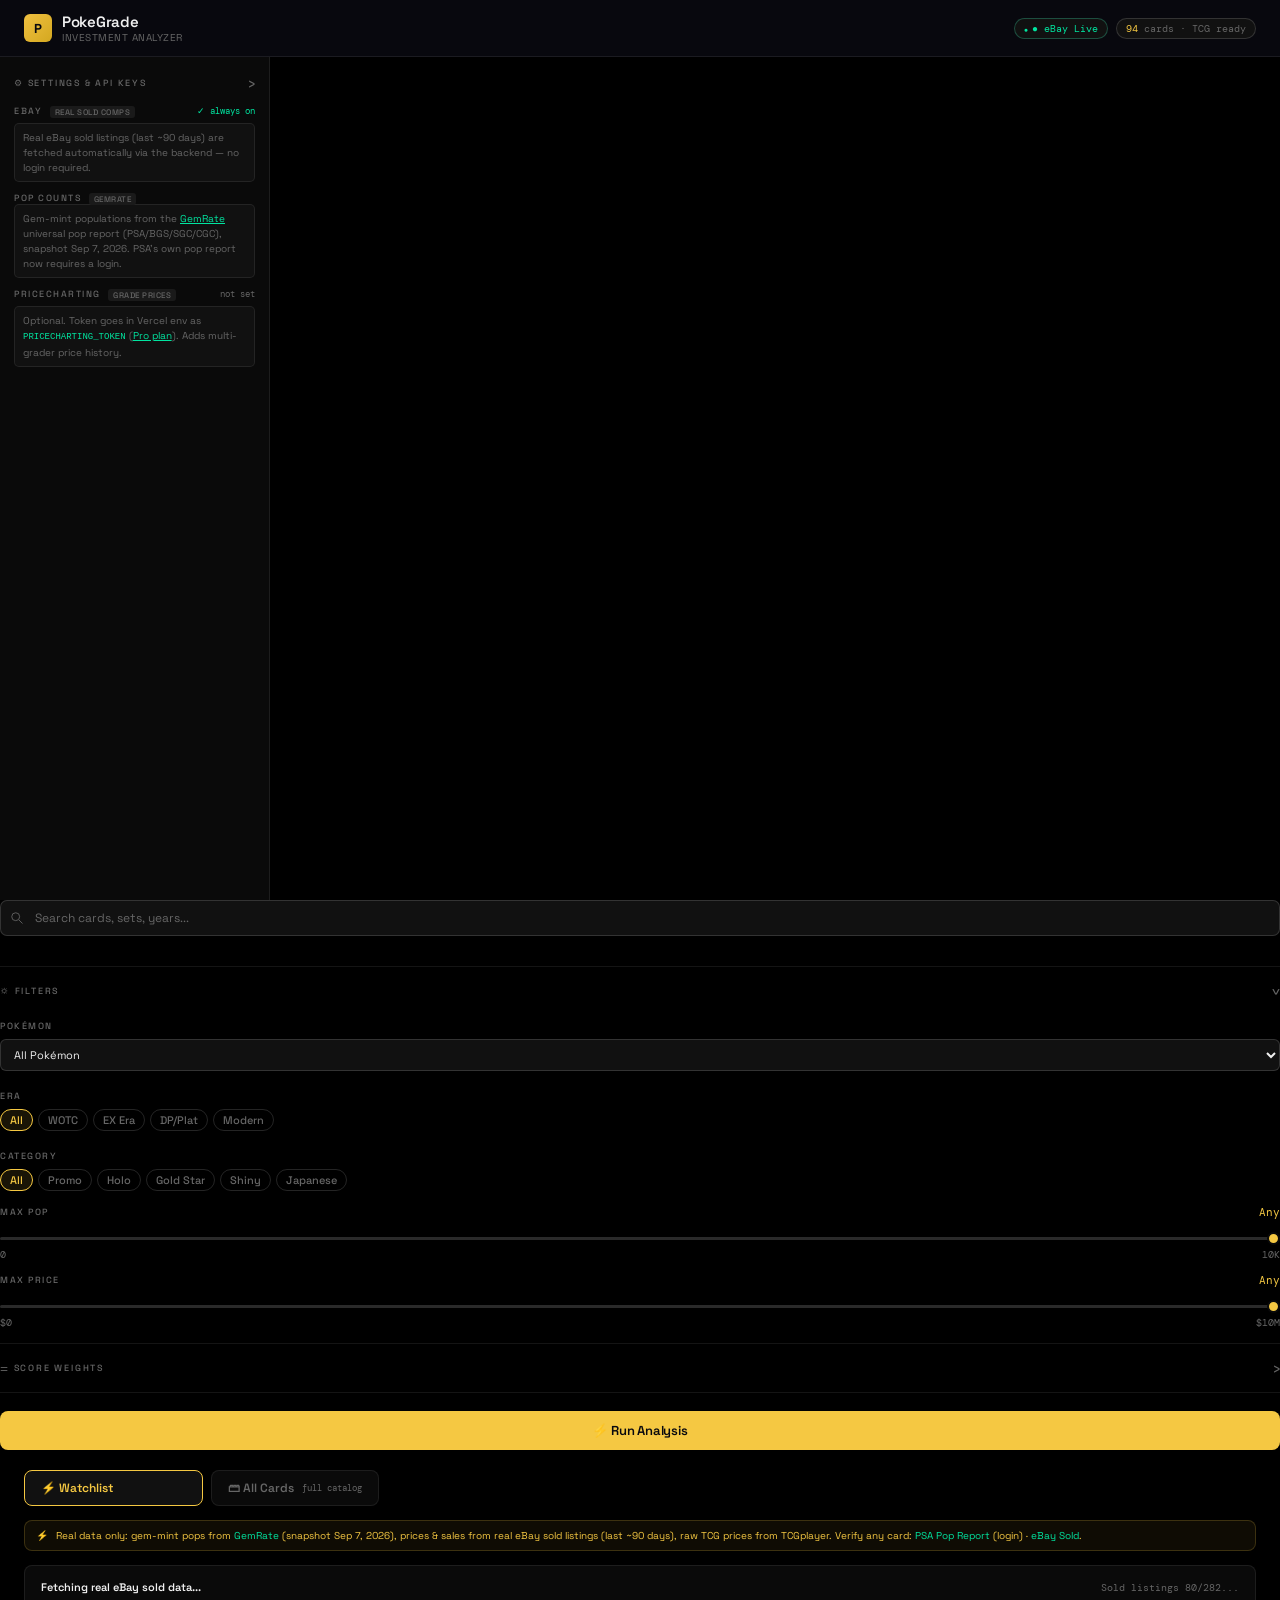
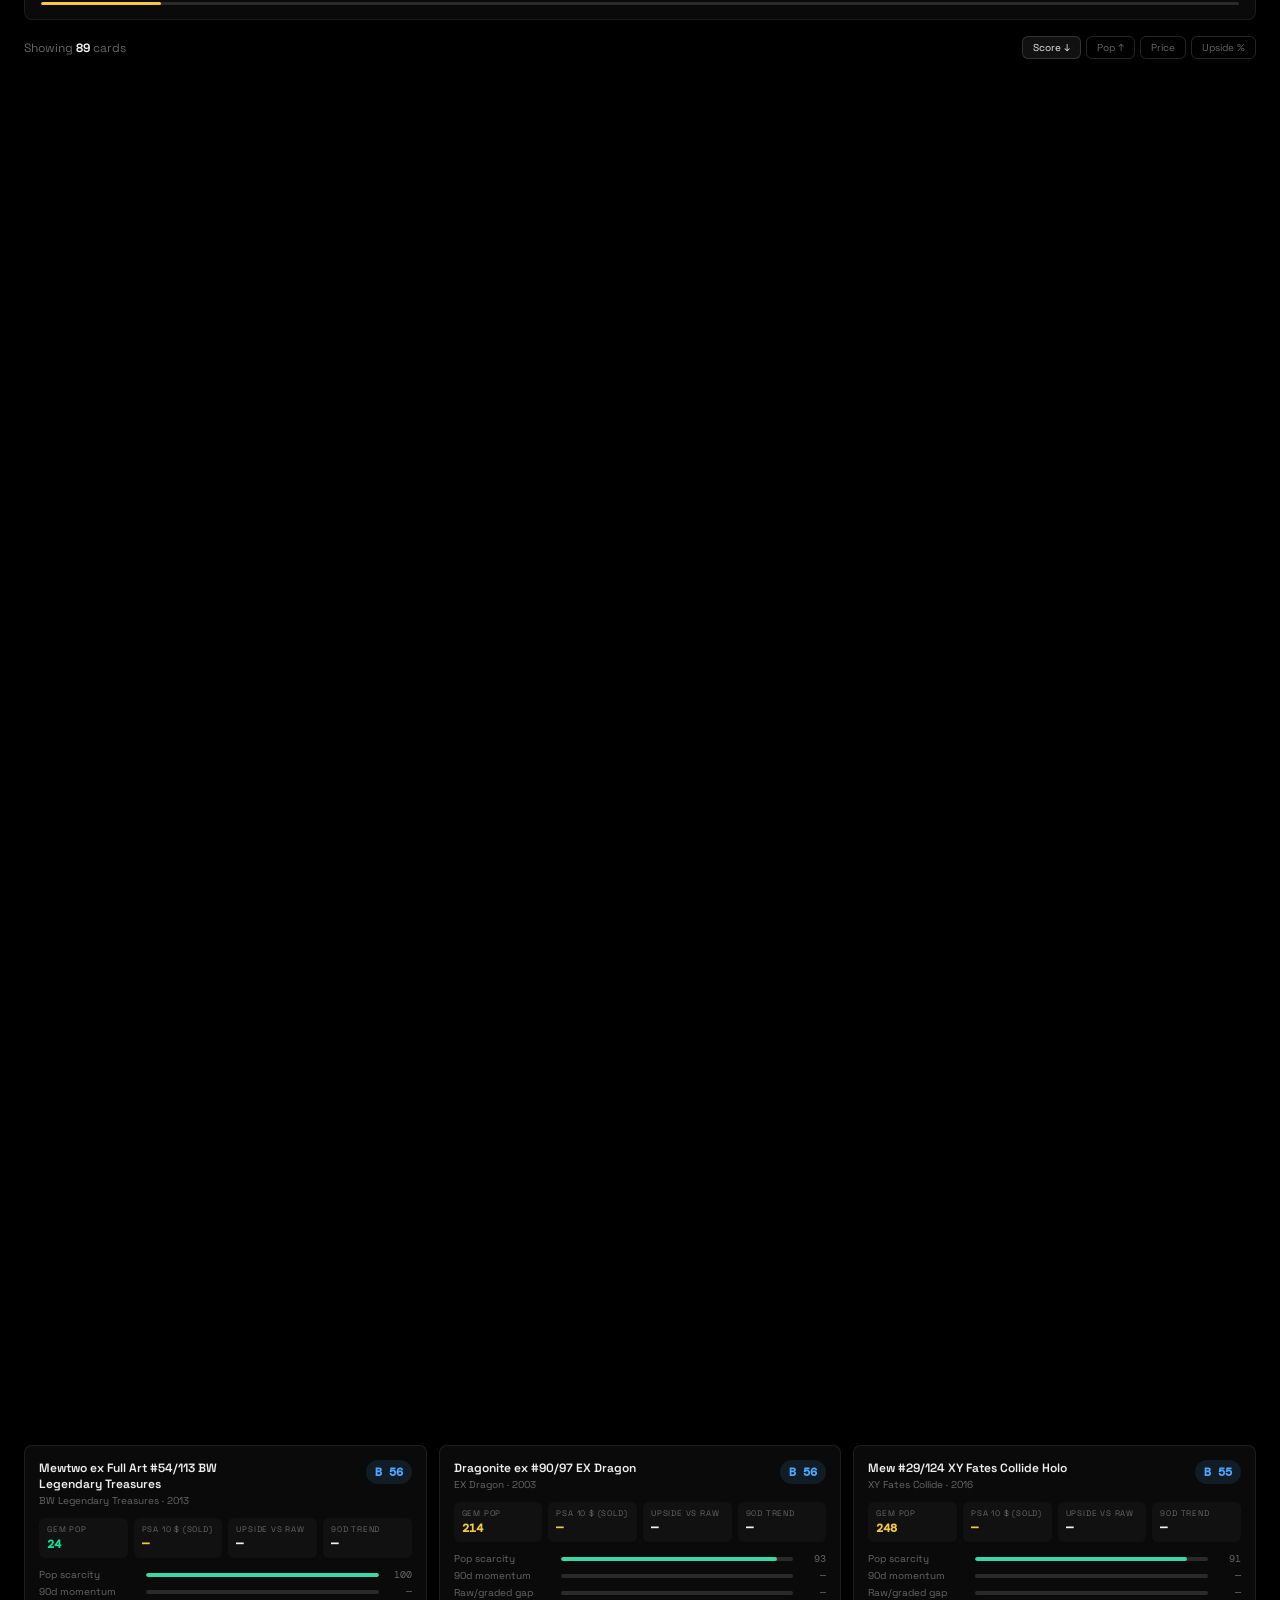
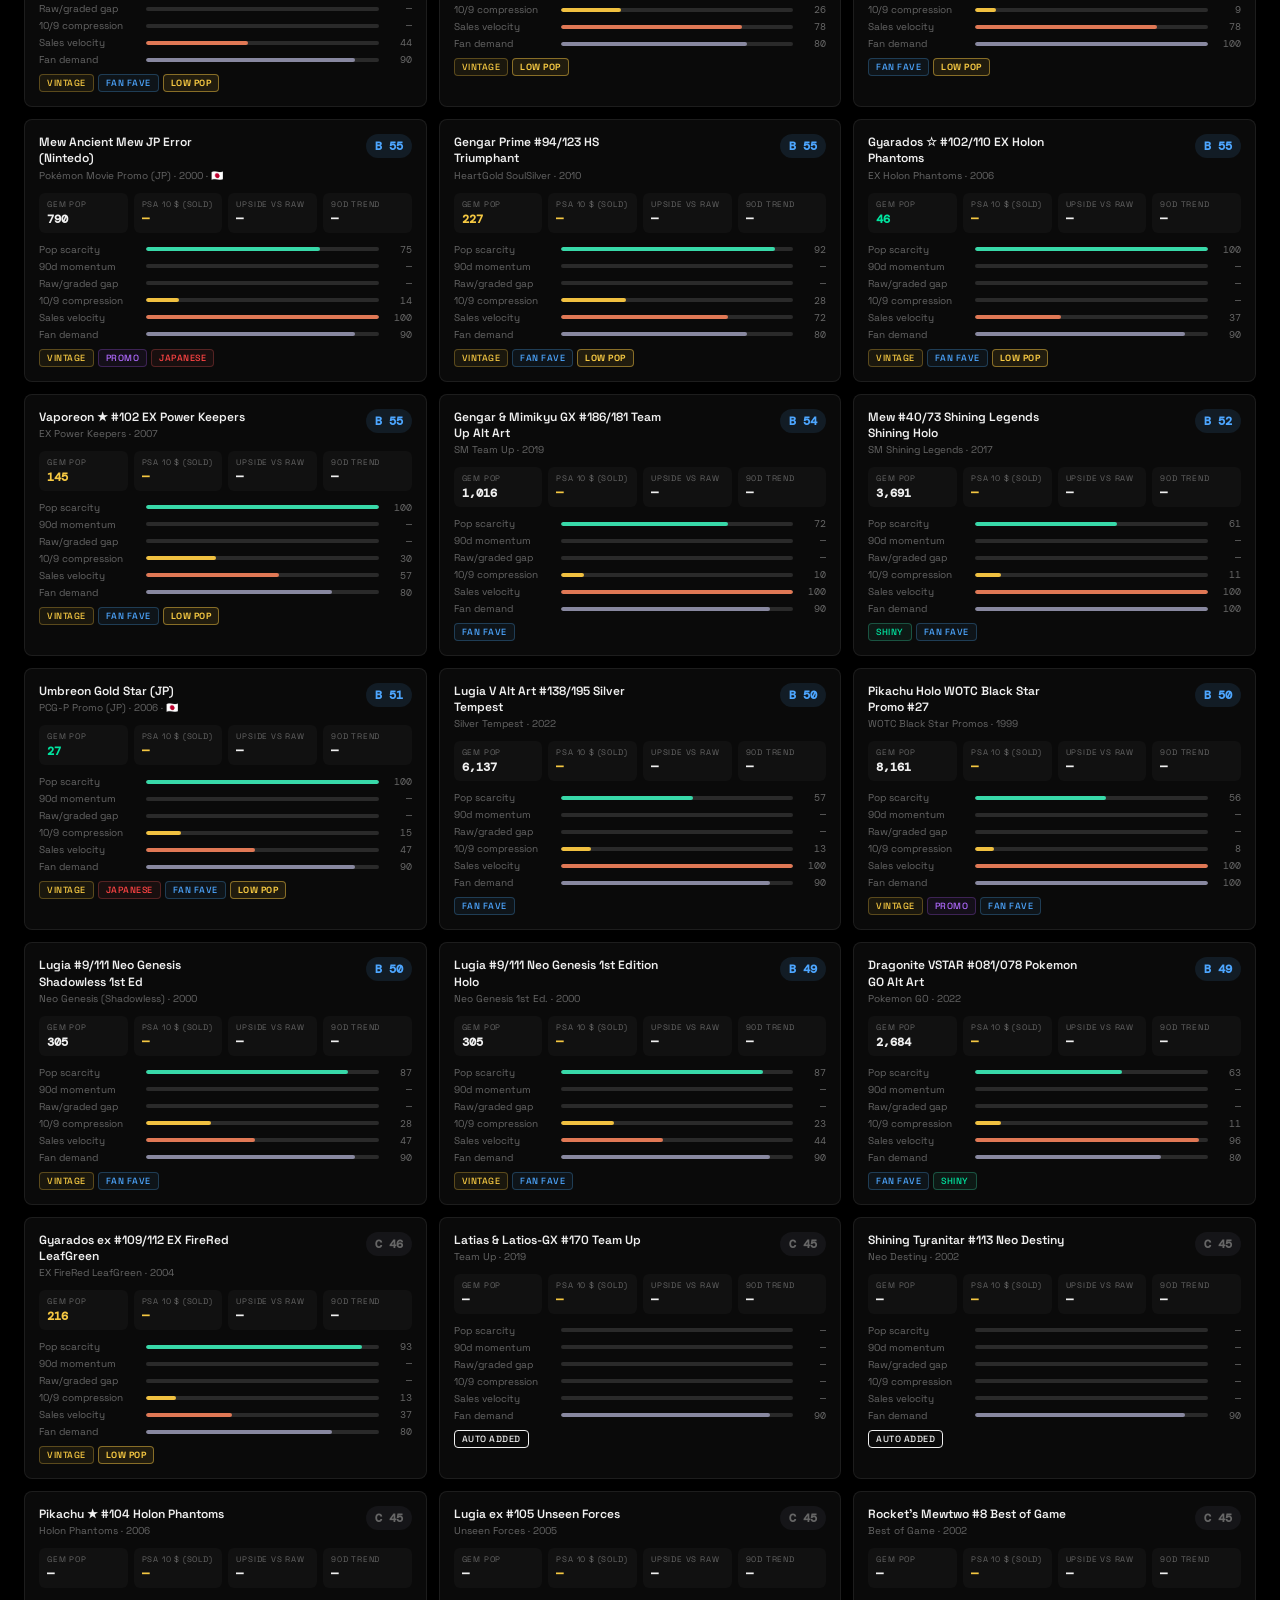
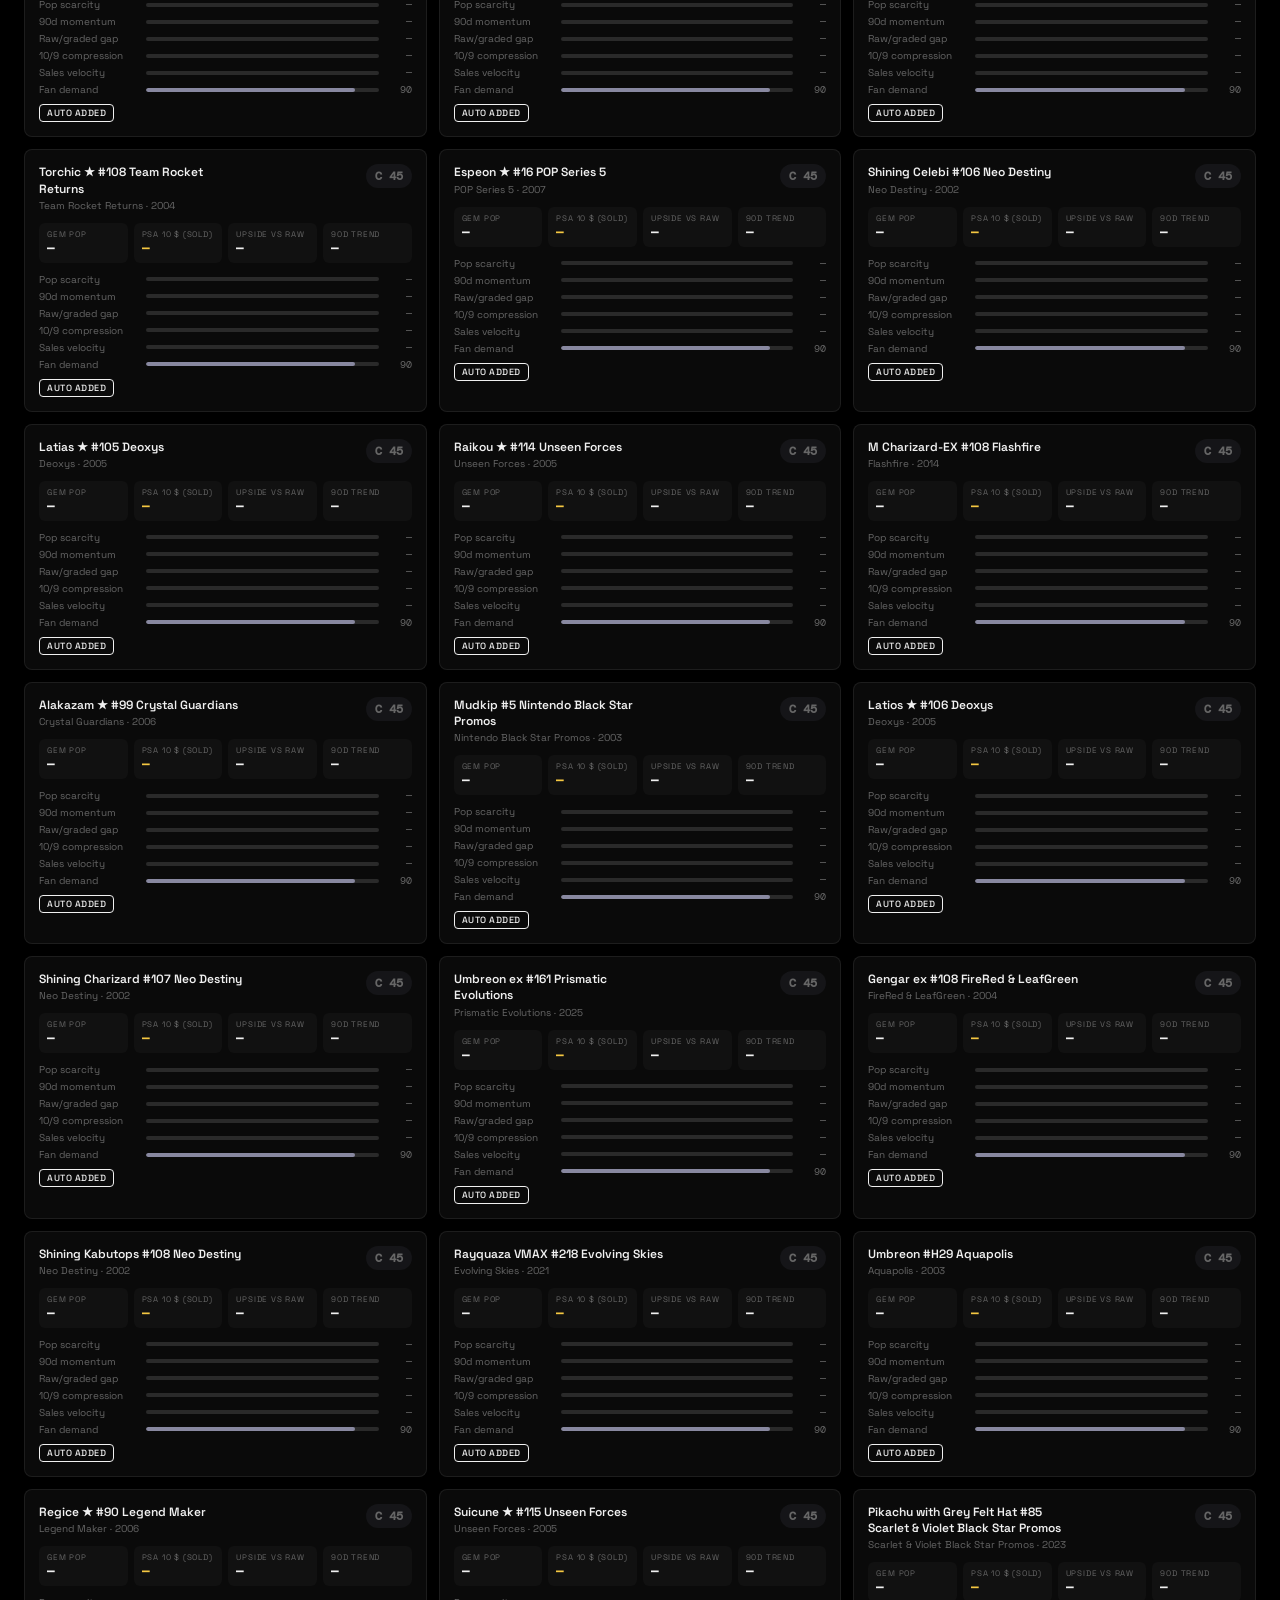
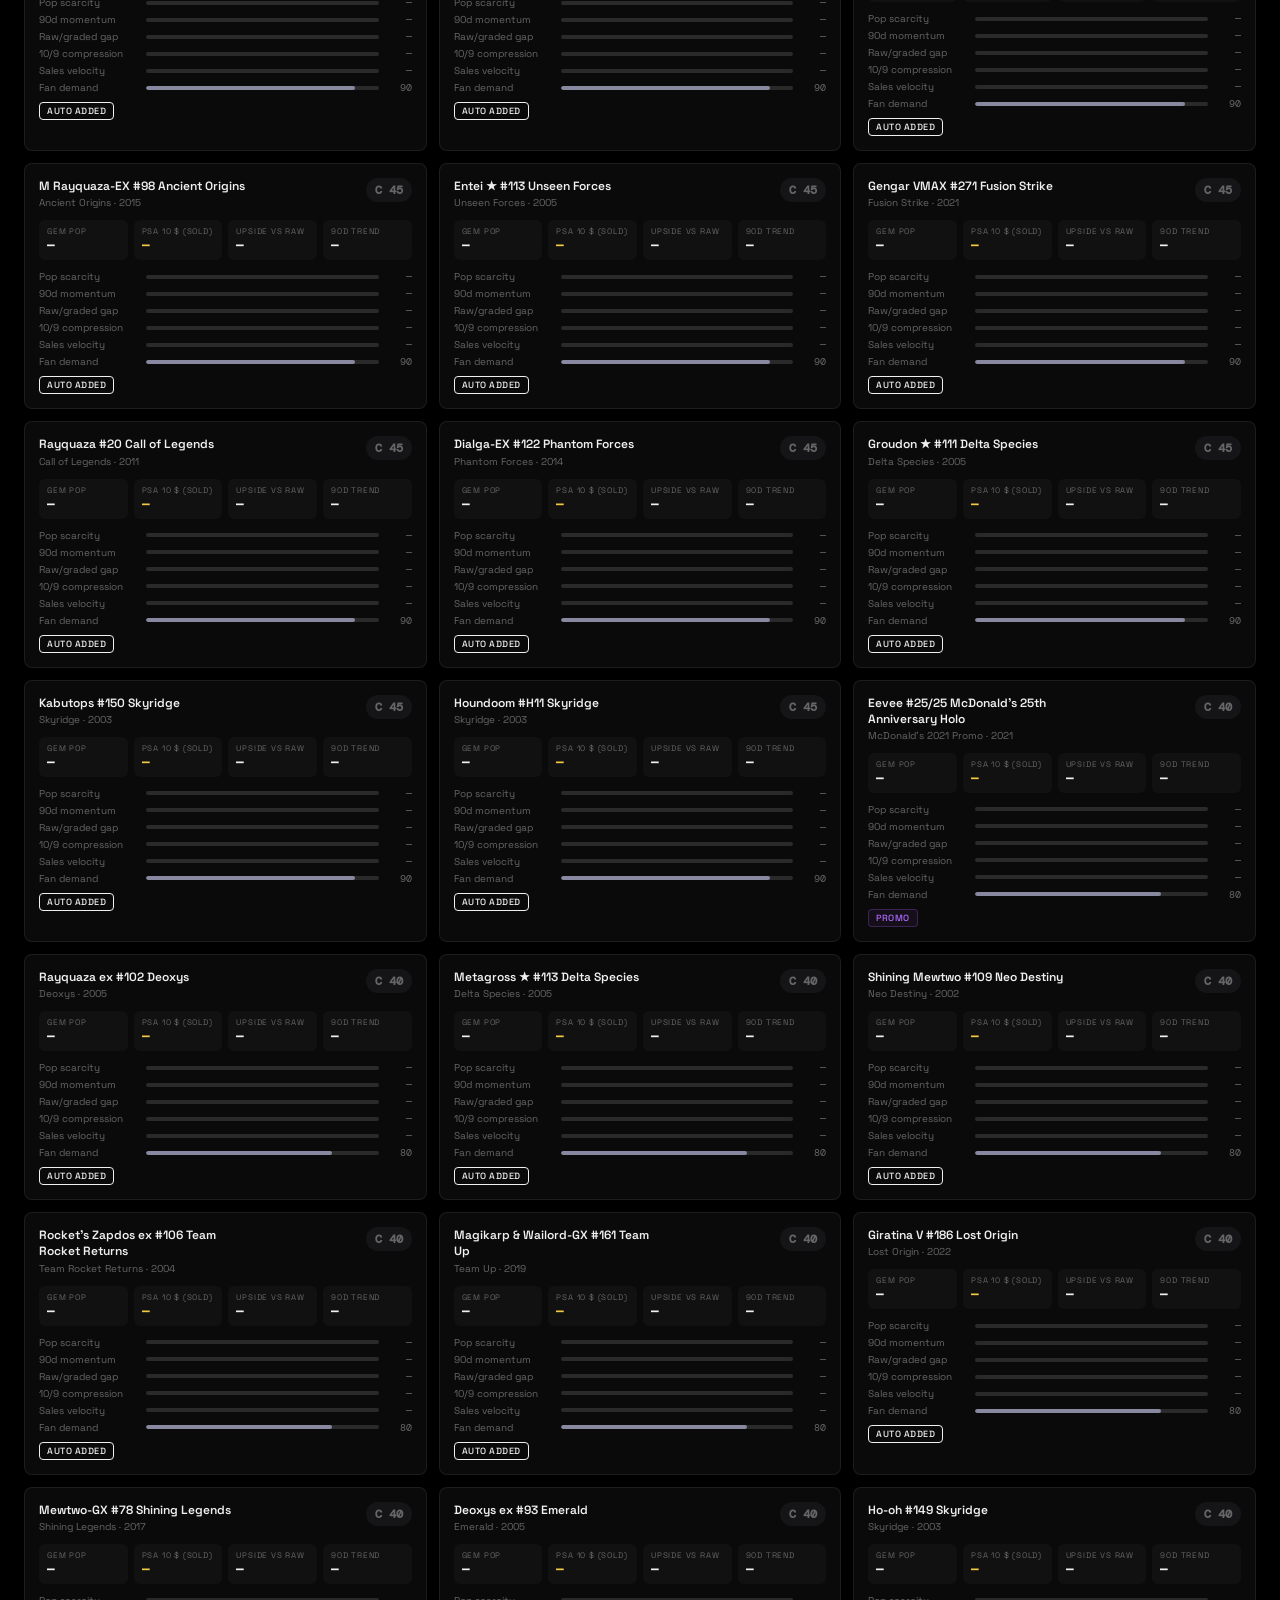
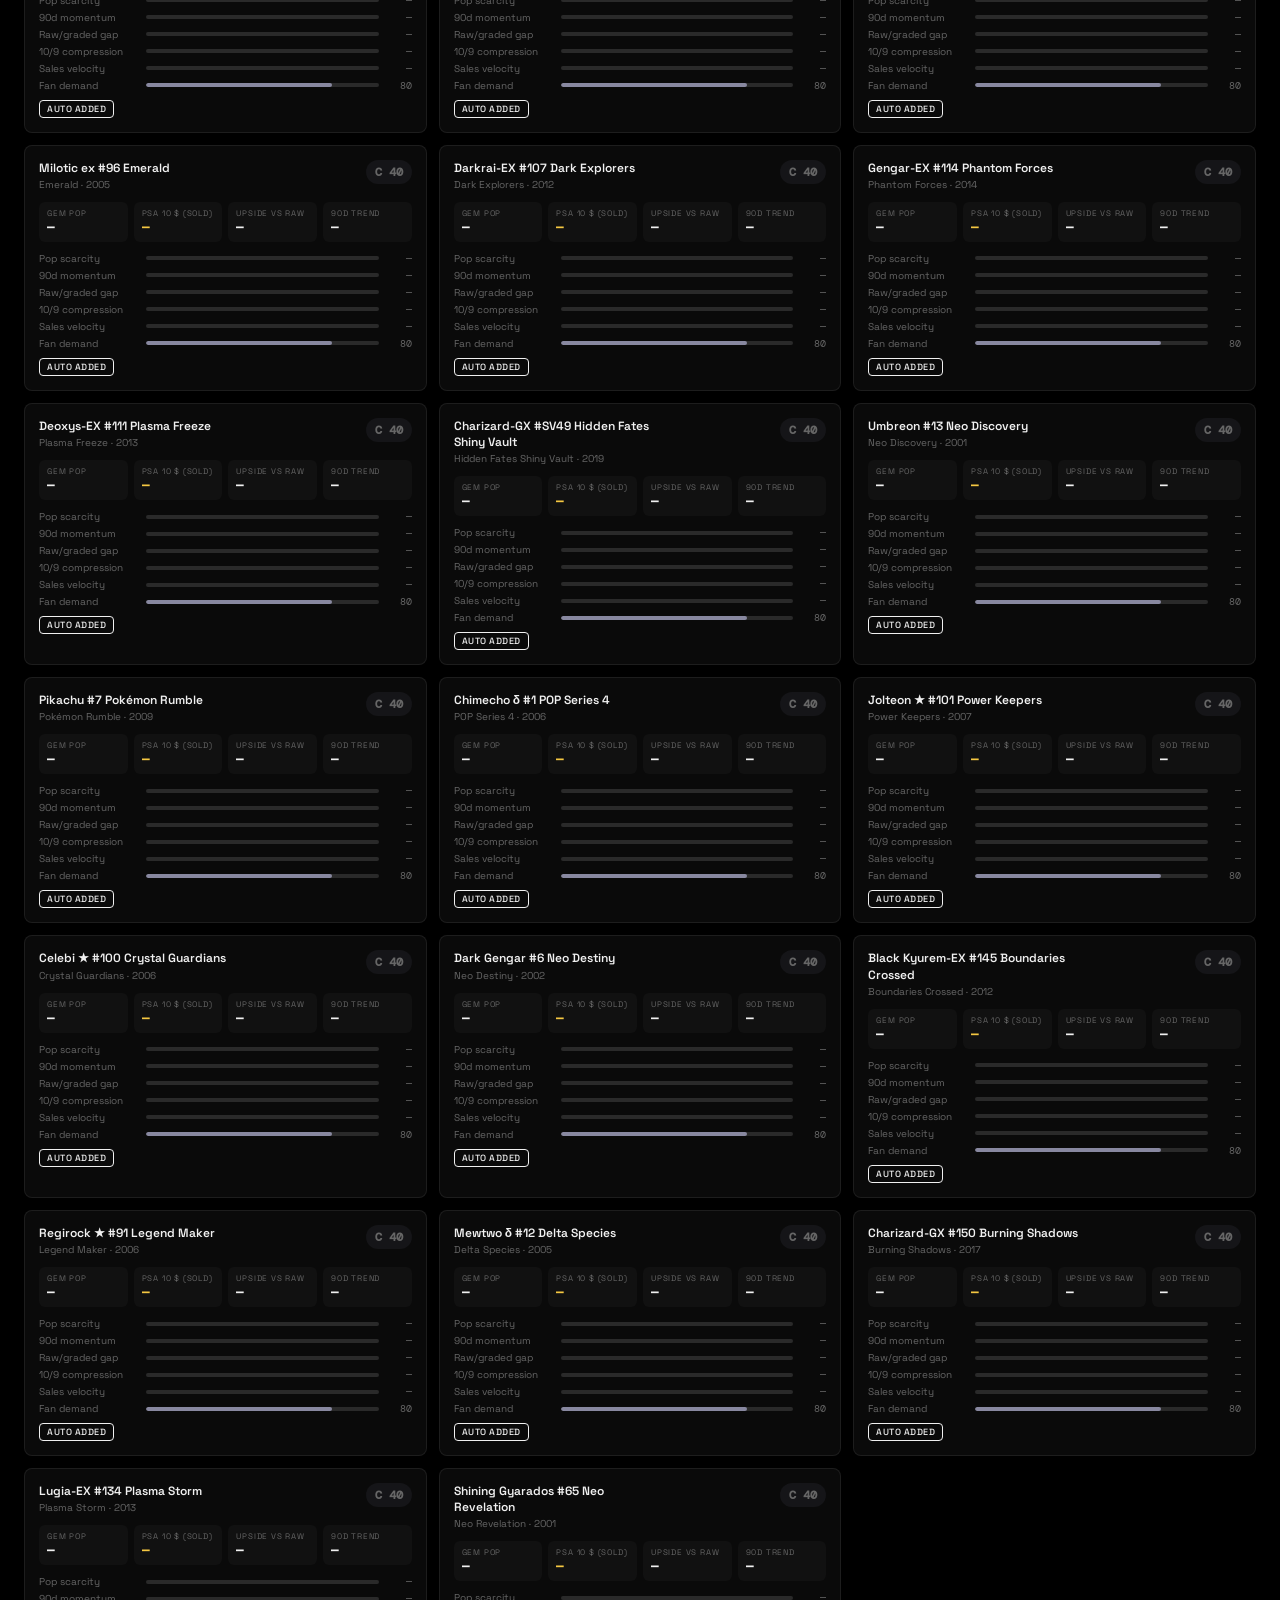
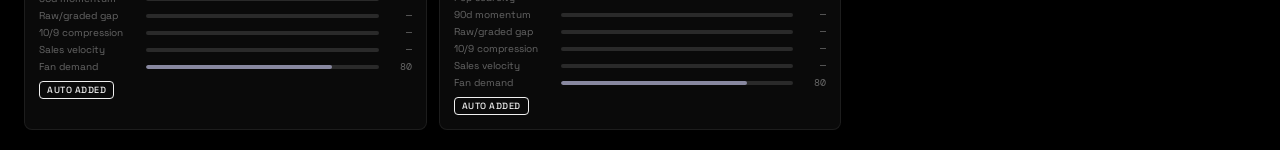
==== commit 150c5acf: "Expand watchlist 37 -> 94 cards: top-market-price chase cards from full catalog Auto-added 57 invest" ====
--- a/index.html
+++ b/index.html
@@ -322,7 +322,7 @@
   </div>
   <div class="hdr-right">
     <div class="hbadge on" id="ebayStatusBadge">● eBay Live</div>
-    <div class="hbadge"><span id="dbCount">37</span> cards · <span id="tcgStatus" style="color:var(--muted)">TCG ready</span></div>
+    <div class="hbadge"><span id="dbCount">94</span> cards · <span id="tcgStatus" style="color:var(--muted)">TCG ready</span></div>
   </div>
 </header>
 
@@ -1804,6 +1804,1773 @@
     },
     "popLabel": "2007 Pokemon EX Power Keepers Vaporeon-Holo Gold Star 102",
     "popUrl": "https://www.gemrate.com/card/0d786144985cf7fa6adad0126ec8ee7ade4bdf59"
+  },
+  {
+    "id": 38,
+    "name": "Latias & Latios-GX #170 Team Up",
+    "set": "Team Up",
+    "year": 2019,
+    "pokemon": "latias",
+    "era": "modern",
+    "cat": "holo",
+    "japanese": false,
+    "fanTier": 9,
+    "tags": [
+      "auto-added"
+    ],
+    "q10": "Latias & Latios-GX Team Up 170 PSA 10",
+    "q9": "Latias & Latios-GX Team Up 170 PSA 9",
+    "qRaw": "Latias & Latios-GX Team Up 170 -PSA -BGS -CGC -SGC",
+    "pop10": null,
+    "popTotal": null,
+    "marketPrice": 4271.62,
+    "psa9Price": null,
+    "psa10Price": null,
+    "trend90d": null,
+    "soldCount": null,
+    "rationale": "Auto-added from the full catalog: top TCGplayer market price ($4,272, Sep 7 2026 snapshot) not already tracked. PSA pop + Card Ladder depth pending the tier-1 expansion job.",
+    "detail": {
+      "distribution": "Team Up",
+      "note": "Prices populate from live eBay sold data on fetch."
+    },
+    "popLabel": null,
+    "popUrl": null
+  },
+  {
+    "id": 39,
+    "name": "Shining Tyranitar #113 Neo Destiny",
+    "set": "Neo Destiny",
+    "year": 2002,
+    "pokemon": "shining",
+    "era": "wotc",
+    "cat": "holo",
+    "japanese": false,
+    "fanTier": 9,
+    "tags": [
+      "auto-added"
+    ],
+    "q10": "Shining Tyranitar Neo Destiny 113 PSA 10",
+    "q9": "Shining Tyranitar Neo Destiny 113 PSA 9",
+    "qRaw": "Shining Tyranitar Neo Destiny 113 -PSA -BGS -CGC -SGC",
+    "pop10": null,
+    "popTotal": null,
+    "marketPrice": 4249.99,
+    "psa9Price": null,
+    "psa10Price": null,
+    "trend90d": null,
+    "soldCount": null,
+    "rationale": "Auto-added from the full catalog: top TCGplayer market price ($4,250, Sep 7 2026 snapshot) not already tracked. PSA pop + Card Ladder depth pending the tier-1 expansion job.",
+    "detail": {
+      "distribution": "Neo Destiny",
+      "note": "Prices populate from live eBay sold data on fetch."
+    },
+    "popLabel": null,
+    "popUrl": null
+  },
+  {
+    "id": 40,
+    "name": "Pikachu ★ #104 Holon Phantoms",
+    "set": "Holon Phantoms",
+    "year": 2006,
+    "pokemon": "pikachu",
+    "era": "ex",
+    "cat": "holo",
+    "japanese": false,
+    "fanTier": 9,
+    "tags": [
+      "auto-added"
+    ],
+    "q10": "Pikachu ★ Holon Phantoms 104 PSA 10",
+    "q9": "Pikachu ★ Holon Phantoms 104 PSA 9",
+    "qRaw": "Pikachu ★ Holon Phantoms 104 -PSA -BGS -CGC -SGC",
+    "pop10": null,
+    "popTotal": null,
+    "marketPrice": 3200.0,
+    "psa9Price": null,
+    "psa10Price": null,
+    "trend90d": null,
+    "soldCount": null,
+    "rationale": "Auto-added from the full catalog: top TCGplayer market price ($3,200, Sep 7 2026 snapshot) not already tracked. PSA pop + Card Ladder depth pending the tier-1 expansion job.",
+    "detail": {
+      "distribution": "Holon Phantoms",
+      "note": "Prices populate from live eBay sold data on fetch."
+    },
+    "popLabel": null,
+    "popUrl": null
+  },
+  {
+    "id": 41,
+    "name": "Lugia ex #105 Unseen Forces",
+    "set": "Unseen Forces",
+    "year": 2005,
+    "pokemon": "lugia",
+    "era": "ex",
+    "cat": "holo",
+    "japanese": false,
+    "fanTier": 9,
+    "tags": [
+      "auto-added"
+    ],
+    "q10": "Lugia ex Unseen Forces 105 PSA 10",
+    "q9": "Lugia ex Unseen Forces 105 PSA 9",
+    "qRaw": "Lugia ex Unseen Forces 105 -PSA -BGS -CGC -SGC",
+    "pop10": null,
+    "popTotal": null,
+    "marketPrice": 2500.0,
+    "psa9Price": null,
+    "psa10Price": null,
+    "trend90d": null,
+    "soldCount": null,
+    "rationale": "Auto-added from the full catalog: top TCGplayer market price ($2,500, Sep 7 2026 snapshot) not already tracked. PSA pop + Card Ladder depth pending the tier-1 expansion job.",
+    "detail": {
+      "distribution": "Unseen Forces",
+      "note": "Prices populate from live eBay sold data on fetch."
+    },
+    "popLabel": null,
+    "popUrl": null
+  },
+  {
+    "id": 42,
+    "name": "Rocket's Mewtwo #8 Best of Game",
+    "set": "Best of Game",
+    "year": 2002,
+    "pokemon": "mewtwo",
+    "era": "wotc",
+    "cat": "holo",
+    "japanese": false,
+    "fanTier": 9,
+    "tags": [
+      "auto-added"
+    ],
+    "q10": "Rocket's Mewtwo Best of Game 8 PSA 10",
+    "q9": "Rocket's Mewtwo Best of Game 8 PSA 9",
+    "qRaw": "Rocket's Mewtwo Best of Game 8 -PSA -BGS -CGC -SGC",
+    "pop10": null,
+    "popTotal": null,
+    "marketPrice": 2400.0,
+    "psa9Price": null,
+    "psa10Price": null,
+    "trend90d": null,
+    "soldCount": null,
+    "rationale": "Auto-added from the full catalog: top TCGplayer market price ($2,400, Sep 7 2026 snapshot) not already tracked. PSA pop + Card Ladder depth pending the tier-1 expansion job.",
+    "detail": {
+      "distribution": "Best of Game",
+      "note": "Prices populate from live eBay sold data on fetch."
+    },
+    "popLabel": null,
+    "popUrl": null
+  },
+  {
+    "id": 43,
+    "name": "Torchic ★ #108 Team Rocket Returns",
+    "set": "Team Rocket Returns",
+    "year": 2004,
+    "pokemon": "torchic",
+    "era": "ex",
+    "cat": "holo",
+    "japanese": false,
+    "fanTier": 9,
+    "tags": [
+      "auto-added"
+    ],
+    "q10": "Torchic ★ Team Rocket Returns 108 PSA 10",
+    "q9": "Torchic ★ Team Rocket Returns 108 PSA 9",
+    "qRaw": "Torchic ★ Team Rocket Returns 108 -PSA -BGS -CGC -SGC",
+    "pop10": null,
+    "popTotal": null,
+    "marketPrice": 1969.69,
+    "psa9Price": null,
+    "psa10Price": null,
+    "trend90d": null,
+    "soldCount": null,
+    "rationale": "Auto-added from the full catalog: top TCGplayer market price ($1,970, Sep 7 2026 snapshot) not already tracked. PSA pop + Card Ladder depth pending the tier-1 expansion job.",
+    "detail": {
+      "distribution": "Team Rocket Returns",
+      "note": "Prices populate from live eBay sold data on fetch."
+    },
+    "popLabel": null,
+    "popUrl": null
+  },
+  {
+    "id": 44,
+    "name": "Espeon ★ #16 POP Series 5",
+    "set": "POP Series 5",
+    "year": 2007,
+    "pokemon": "espeon",
+    "era": "ex",
+    "cat": "holo",
+    "japanese": false,
+    "fanTier": 9,
+    "tags": [
+      "auto-added"
+    ],
+    "q10": "Espeon ★ POP Series 5 16 PSA 10",
+    "q9": "Espeon ★ POP Series 5 16 PSA 9",
+    "qRaw": "Espeon ★ POP Series 5 16 -PSA -BGS -CGC -SGC",
+    "pop10": null,
+    "popTotal": null,
+    "marketPrice": 1900.0,
+    "psa9Price": null,
+    "psa10Price": null,
+    "trend90d": null,
+    "soldCount": null,
+    "rationale": "Auto-added from the full catalog: top TCGplayer market price ($1,900, Sep 7 2026 snapshot) not already tracked. PSA pop + Card Ladder depth pending the tier-1 expansion job.",
+    "detail": {
+      "distribution": "POP Series 5",
+      "note": "Prices populate from live eBay sold data on fetch."
+    },
+    "popLabel": null,
+    "popUrl": null
+  },
+  {
+    "id": 45,
+    "name": "Shining Celebi #106 Neo Destiny",
+    "set": "Neo Destiny",
+    "year": 2002,
+    "pokemon": "shining",
+    "era": "wotc",
+    "cat": "holo",
+    "japanese": false,
+    "fanTier": 9,
+    "tags": [
+      "auto-added"
+    ],
+    "q10": "Shining Celebi Neo Destiny 106 PSA 10",
+    "q9": "Shining Celebi Neo Destiny 106 PSA 9",
+    "qRaw": "Shining Celebi Neo Destiny 106 -PSA -BGS -CGC -SGC",
+    "pop10": null,
+    "popTotal": null,
+    "marketPrice": 1801.0,
+    "psa9Price": null,
+    "psa10Price": null,
+    "trend90d": null,
+    "soldCount": null,
+    "rationale": "Auto-added from the full catalog: top TCGplayer market price ($1,801, Sep 7 2026 snapshot) not already tracked. PSA pop + Card Ladder depth pending the tier-1 expansion job.",
+    "detail": {
+      "distribution": "Neo Destiny",
+      "note": "Prices populate from live eBay sold data on fetch."
+    },
+    "popLabel": null,
+    "popUrl": null
+  },
+  {
+    "id": 46,
+    "name": "Latias ★ #105 Deoxys",
+    "set": "Deoxys",
+    "year": 2005,
+    "pokemon": "latias",
+    "era": "ex",
+    "cat": "holo",
+    "japanese": false,
+    "fanTier": 9,
+    "tags": [
+      "auto-added"
+    ],
+    "q10": "Latias ★ Deoxys 105 PSA 10",
+    "q9": "Latias ★ Deoxys 105 PSA 9",
+    "qRaw": "Latias ★ Deoxys 105 -PSA -BGS -CGC -SGC",
+    "pop10": null,
+    "popTotal": null,
+    "marketPrice": 1650.0,
+    "psa9Price": null,
+    "psa10Price": null,
+    "trend90d": null,
+    "soldCount": null,
+    "rationale": "Auto-added from the full catalog: top TCGplayer market price ($1,650, Sep 7 2026 snapshot) not already tracked. PSA pop + Card Ladder depth pending the tier-1 expansion job.",
+    "detail": {
+      "distribution": "Deoxys",
+      "note": "Prices populate from live eBay sold data on fetch."
+    },
+    "popLabel": null,
+    "popUrl": null
+  },
+  {
+    "id": 47,
+    "name": "Raikou ★ #114 Unseen Forces",
+    "set": "Unseen Forces",
+    "year": 2005,
+    "pokemon": "raikou",
+    "era": "ex",
+    "cat": "holo",
+    "japanese": false,
+    "fanTier": 9,
+    "tags": [
+      "auto-added"
+    ],
+    "q10": "Raikou ★ Unseen Forces 114 PSA 10",
+    "q9": "Raikou ★ Unseen Forces 114 PSA 9",
+    "qRaw": "Raikou ★ Unseen Forces 114 -PSA -BGS -CGC -SGC",
+    "pop10": null,
+    "popTotal": null,
+    "marketPrice": 1600.0,
+    "psa9Price": null,
+    "psa10Price": null,
+    "trend90d": null,
+    "soldCount": null,
+    "rationale": "Auto-added from the full catalog: top TCGplayer market price ($1,600, Sep 7 2026 snapshot) not already tracked. PSA pop + Card Ladder depth pending the tier-1 expansion job.",
+    "detail": {
+      "distribution": "Unseen Forces",
+      "note": "Prices populate from live eBay sold data on fetch."
+    },
+    "popLabel": null,
+    "popUrl": null
+  },
+  {
+    "id": 48,
+    "name": "M Charizard-EX #108 Flashfire",
+    "set": "Flashfire",
+    "year": 2014,
+    "pokemon": "m",
+    "era": "modern",
+    "cat": "holo",
+    "japanese": false,
+    "fanTier": 9,
+    "tags": [
+      "auto-added"
+    ],
+    "q10": "M Charizard-EX Flashfire 108 PSA 10",
+    "q9": "M Charizard-EX Flashfire 108 PSA 9",
+    "qRaw": "M Charizard-EX Flashfire 108 -PSA -BGS -CGC -SGC",
+    "pop10": null,
+    "popTotal": null,
+    "marketPrice": 1501.23,
+    "psa9Price": null,
+    "psa10Price": null,
+    "trend90d": null,
+    "soldCount": null,
+    "rationale": "Auto-added from the full catalog: top TCGplayer market price ($1,501, Sep 7 2026 snapshot) not already tracked. PSA pop + Card Ladder depth pending the tier-1 expansion job.",
+    "detail": {
+      "distribution": "Flashfire",
+      "note": "Prices populate from live eBay sold data on fetch."
+    },
+    "popLabel": null,
+    "popUrl": null
+  },
+  {
+    "id": 49,
+    "name": "Alakazam ★ #99 Crystal Guardians",
+    "set": "Crystal Guardians",
+    "year": 2006,
+    "pokemon": "alakazam",
+    "era": "ex",
+    "cat": "holo",
+    "japanese": false,
+    "fanTier": 9,
+    "tags": [
+      "auto-added"
+    ],
+    "q10": "Alakazam ★ Crystal Guardians 99 PSA 10",
+    "q9": "Alakazam ★ Crystal Guardians 99 PSA 9",
+    "qRaw": "Alakazam ★ Crystal Guardians 99 -PSA -BGS -CGC -SGC",
+    "pop10": null,
+    "popTotal": null,
+    "marketPrice": 1500.0,
+    "psa9Price": null,
+    "psa10Price": null,
+    "trend90d": null,
+    "soldCount": null,
+    "rationale": "Auto-added from the full catalog: top TCGplayer market price ($1,500, Sep 7 2026 snapshot) not already tracked. PSA pop + Card Ladder depth pending the tier-1 expansion job.",
+    "detail": {
+      "distribution": "Crystal Guardians",
+      "note": "Prices populate from live eBay sold data on fetch."
+    },
+    "popLabel": null,
+    "popUrl": null
+  },
+  {
+    "id": 50,
+    "name": "Mudkip #5 Nintendo Black Star Promos",
+    "set": "Nintendo Black Star Promos",
+    "year": 2003,
+    "pokemon": "mudkip",
+    "era": "wotc",
+    "cat": "promo",
+    "japanese": false,
+    "fanTier": 9,
+    "tags": [
+      "auto-added"
+    ],
+    "q10": "Mudkip Nintendo Black Star Promos 5 PSA 10",
+    "q9": "Mudkip Nintendo Black Star Promos 5 PSA 9",
+    "qRaw": "Mudkip Nintendo Black Star Promos 5 -PSA -BGS -CGC -SGC",
+    "pop10": null,
+    "popTotal": null,
+    "marketPrice": 1500.0,
+    "psa9Price": null,
+    "psa10Price": null,
+    "trend90d": null,
+    "soldCount": null,
+    "rationale": "Auto-added from the full catalog: top TCGplayer market price ($1,500, Sep 7 2026 snapshot) not already tracked. PSA pop + Card Ladder depth pending the tier-1 expansion job.",
+    "detail": {
+      "distribution": "Nintendo Black Star Promos",
+      "note": "Prices populate from live eBay sold data on fetch."
+    },
+    "popLabel": null,
+    "popUrl": null
+  },
+  {
+    "id": 51,
+    "name": "Latios ★ #106 Deoxys",
+    "set": "Deoxys",
+    "year": 2005,
+    "pokemon": "latios",
+    "era": "ex",
+    "cat": "holo",
+    "japanese": false,
+    "fanTier": 9,
+    "tags": [
+      "auto-added"
+    ],
+    "q10": "Latios ★ Deoxys 106 PSA 10",
+    "q9": "Latios ★ Deoxys 106 PSA 9",
+    "qRaw": "Latios ★ Deoxys 106 -PSA -BGS -CGC -SGC",
+    "pop10": null,
+    "popTotal": null,
+    "marketPrice": 1500.0,
+    "psa9Price": null,
+    "psa10Price": null,
+    "trend90d": null,
+    "soldCount": null,
+    "rationale": "Auto-added from the full catalog: top TCGplayer market price ($1,500, Sep 7 2026 snapshot) not already tracked. PSA pop + Card Ladder depth pending the tier-1 expansion job.",
+    "detail": {
+      "distribution": "Deoxys",
+      "note": "Prices populate from live eBay sold data on fetch."
+    },
+    "popLabel": null,
+    "popUrl": null
+  },
+  {
+    "id": 52,
+    "name": "Shining Charizard #107 Neo Destiny",
+    "set": "Neo Destiny",
+    "year": 2002,
+    "pokemon": "shining",
+    "era": "wotc",
+    "cat": "holo",
+    "japanese": false,
+    "fanTier": 9,
+    "tags": [
+      "auto-added"
+    ],
+    "q10": "Shining Charizard Neo Destiny 107 PSA 10",
+    "q9": "Shining Charizard Neo Destiny 107 PSA 9",
+    "qRaw": "Shining Charizard Neo Destiny 107 -PSA -BGS -CGC -SGC",
+    "pop10": null,
+    "popTotal": null,
+    "marketPrice": 1495.0,
+    "psa9Price": null,
+    "psa10Price": null,
+    "trend90d": null,
+    "soldCount": null,
+    "rationale": "Auto-added from the full catalog: top TCGplayer market price ($1,495, Sep 7 2026 snapshot) not already tracked. PSA pop + Card Ladder depth pending the tier-1 expansion job.",
+    "detail": {
+      "distribution": "Neo Destiny",
+      "note": "Prices populate from live eBay sold data on fetch."
+    },
+    "popLabel": null,
+    "popUrl": null
+  },
+  {
+    "id": 53,
+    "name": "Umbreon ex #161 Prismatic Evolutions",
+    "set": "Prismatic Evolutions",
+    "year": 2025,
+    "pokemon": "umbreon",
+    "era": "modern",
+    "cat": "holo",
+    "japanese": false,
+    "fanTier": 9,
+    "tags": [
+      "auto-added"
+    ],
+    "q10": "Umbreon ex Prismatic Evolutions 161 PSA 10",
+    "q9": "Umbreon ex Prismatic Evolutions 161 PSA 9",
+    "qRaw": "Umbreon ex Prismatic Evolutions 161 -PSA -BGS -CGC -SGC",
+    "pop10": null,
+    "popTotal": null,
+    "marketPrice": 1442.14,
+    "psa9Price": null,
+    "psa10Price": null,
+    "trend90d": null,
+    "soldCount": null,
+    "rationale": "Auto-added from the full catalog: top TCGplayer market price ($1,442, Sep 7 2026 snapshot) not already tracked. PSA pop + Card Ladder depth pending the tier-1 expansion job.",
+    "detail": {
+      "distribution": "Prismatic Evolutions",
+      "note": "Prices populate from live eBay sold data on fetch."
+    },
+    "popLabel": null,
+    "popUrl": null
+  },
+  {
+    "id": 54,
+    "name": "Gengar ex #108 FireRed & LeafGreen",
+    "set": "FireRed & LeafGreen",
+    "year": 2004,
+    "pokemon": "gengar",
+    "era": "ex",
+    "cat": "holo",
+    "japanese": false,
+    "fanTier": 9,
+    "tags": [
+      "auto-added"
+    ],
+    "q10": "Gengar ex FireRed & LeafGreen 108 PSA 10",
+    "q9": "Gengar ex FireRed & LeafGreen 108 PSA 9",
+    "qRaw": "Gengar ex FireRed & LeafGreen 108 -PSA -BGS -CGC -SGC",
+    "pop10": null,
+    "popTotal": null,
+    "marketPrice": 1399.99,
+    "psa9Price": null,
+    "psa10Price": null,
+    "trend90d": null,
+    "soldCount": null,
+    "rationale": "Auto-added from the full catalog: top TCGplayer market price ($1,400, Sep 7 2026 snapshot) not already tracked. PSA pop + Card Ladder depth pending the tier-1 expansion job.",
+    "detail": {
+      "distribution": "FireRed & LeafGreen",
+      "note": "Prices populate from live eBay sold data on fetch."
+    },
+    "popLabel": null,
+    "popUrl": null
+  },
+  {
+    "id": 55,
+    "name": "Shining Kabutops #108 Neo Destiny",
+    "set": "Neo Destiny",
+    "year": 2002,
+    "pokemon": "shining",
+    "era": "wotc",
+    "cat": "holo",
+    "japanese": false,
+    "fanTier": 9,
+    "tags": [
+      "auto-added"
+    ],
+    "q10": "Shining Kabutops Neo Destiny 108 PSA 10",
+    "q9": "Shining Kabutops Neo Destiny 108 PSA 9",
+    "qRaw": "Shining Kabutops Neo Destiny 108 -PSA -BGS -CGC -SGC",
+    "pop10": null,
+    "popTotal": null,
+    "marketPrice": 1399.95,
+    "psa9Price": null,
+    "psa10Price": null,
+    "trend90d": null,
+    "soldCount": null,
+    "rationale": "Auto-added from the full catalog: top TCGplayer market price ($1,400, Sep 7 2026 snapshot) not already tracked. PSA pop + Card Ladder depth pending the tier-1 expansion job.",
+    "detail": {
+      "distribution": "Neo Destiny",
+      "note": "Prices populate from live eBay sold data on fetch."
+    },
+    "popLabel": null,
+    "popUrl": null
+  },
+  {
+    "id": 56,
+    "name": "Rayquaza VMAX #218 Evolving Skies",
+    "set": "Evolving Skies",
+    "year": 2021,
+    "pokemon": "rayquaza",
+    "era": "modern",
+    "cat": "holo",
+    "japanese": false,
+    "fanTier": 9,
+    "tags": [
+      "auto-added"
+    ],
+    "q10": "Rayquaza VMAX Evolving Skies 218 PSA 10",
+    "q9": "Rayquaza VMAX Evolving Skies 218 PSA 9",
+    "qRaw": "Rayquaza VMAX Evolving Skies 218 -PSA -BGS -CGC -SGC",
+    "pop10": null,
+    "popTotal": null,
+    "marketPrice": 1255.34,
+    "psa9Price": null,
+    "psa10Price": null,
+    "trend90d": null,
+    "soldCount": null,
+    "rationale": "Auto-added from the full catalog: top TCGplayer market price ($1,255, Sep 7 2026 snapshot) not already tracked. PSA pop + Card Ladder depth pending the tier-1 expansion job.",
+    "detail": {
+      "distribution": "Evolving Skies",
+      "note": "Prices populate from live eBay sold data on fetch."
+    },
+    "popLabel": null,
+    "popUrl": null
+  },
+  {
+    "id": 57,
+    "name": "Umbreon #H29 Aquapolis",
+    "set": "Aquapolis",
+    "year": 2003,
+    "pokemon": "umbreon",
+    "era": "wotc",
+    "cat": "holo",
+    "japanese": false,
+    "fanTier": 9,
+    "tags": [
+      "auto-added"
+    ],
+    "q10": "Umbreon Aquapolis H29 PSA 10",
+    "q9": "Umbreon Aquapolis H29 PSA 9",
+    "qRaw": "Umbreon Aquapolis H29 -PSA -BGS -CGC -SGC",
+    "pop10": null,
+    "popTotal": null,
+    "marketPrice": 1252.62,
+    "psa9Price": null,
+    "psa10Price": null,
+    "trend90d": null,
+    "soldCount": null,
+    "rationale": "Auto-added from the full catalog: top TCGplayer market price ($1,253, Sep 7 2026 snapshot) not already tracked. PSA pop + Card Ladder depth pending the tier-1 expansion job.",
+    "detail": {
+      "distribution": "Aquapolis",
+      "note": "Prices populate from live eBay sold data on fetch."
+    },
+    "popLabel": null,
+    "popUrl": null
+  },
+  {
+    "id": 58,
+    "name": "Regice ★ #90 Legend Maker",
+    "set": "Legend Maker",
+    "year": 2006,
+    "pokemon": "regice",
+    "era": "ex",
+    "cat": "holo",
+    "japanese": false,
+    "fanTier": 9,
+    "tags": [
+      "auto-added"
+    ],
+    "q10": "Regice ★ Legend Maker 90 PSA 10",
+    "q9": "Regice ★ Legend Maker 90 PSA 9",
+    "qRaw": "Regice ★ Legend Maker 90 -PSA -BGS -CGC -SGC",
+    "pop10": null,
+    "popTotal": null,
+    "marketPrice": 1250.0,
+    "psa9Price": null,
+    "psa10Price": null,
+    "trend90d": null,
+    "soldCount": null,
+    "rationale": "Auto-added from the full catalog: top TCGplayer market price ($1,250, Sep 7 2026 snapshot) not already tracked. PSA pop + Card Ladder depth pending the tier-1 expansion job.",
+    "detail": {
+      "distribution": "Legend Maker",
+      "note": "Prices populate from live eBay sold data on fetch."
+    },
+    "popLabel": null,
+    "popUrl": null
+  },
+  {
+    "id": 59,
+    "name": "Suicune ★ #115 Unseen Forces",
+    "set": "Unseen Forces",
+    "year": 2005,
+    "pokemon": "suicune",
+    "era": "ex",
+    "cat": "holo",
+    "japanese": false,
+    "fanTier": 9,
+    "tags": [
+      "auto-added"
+    ],
+    "q10": "Suicune ★ Unseen Forces 115 PSA 10",
+    "q9": "Suicune ★ Unseen Forces 115 PSA 9",
+    "qRaw": "Suicune ★ Unseen Forces 115 -PSA -BGS -CGC -SGC",
+    "pop10": null,
+    "popTotal": null,
+    "marketPrice": 1100.0,
+    "psa9Price": null,
+    "psa10Price": null,
+    "trend90d": null,
+    "soldCount": null,
+    "rationale": "Auto-added from the full catalog: top TCGplayer market price ($1,100, Sep 7 2026 snapshot) not already tracked. PSA pop + Card Ladder depth pending the tier-1 expansion job.",
+    "detail": {
+      "distribution": "Unseen Forces",
+      "note": "Prices populate from live eBay sold data on fetch."
+    },
+    "popLabel": null,
+    "popUrl": null
+  },
+  {
+    "id": 60,
+    "name": "Pikachu with Grey Felt Hat #85 Scarlet & Violet Black Star Promos",
+    "set": "Scarlet & Violet Black Star Promos",
+    "year": 2023,
+    "pokemon": "pikachu",
+    "era": "modern",
+    "cat": "promo",
+    "japanese": false,
+    "fanTier": 9,
+    "tags": [
+      "auto-added"
+    ],
+    "q10": "Pikachu with Grey Felt Hat Scarlet & Violet Black Star Promos 85 PSA 10",
+    "q9": "Pikachu with Grey Felt Hat Scarlet & Violet Black Star Promos 85 PSA 9",
+    "qRaw": "Pikachu with Grey Felt Hat Scarlet & Violet Black Star Promos 85 -PSA -BGS -CGC -SGC",
+    "pop10": null,
+    "popTotal": null,
+    "marketPrice": 1092.15,
+    "psa9Price": null,
+    "psa10Price": null,
+    "trend90d": null,
+    "soldCount": null,
+    "rationale": "Auto-added from the full catalog: top TCGplayer market price ($1,092, Sep 7 2026 snapshot) not already tracked. PSA pop + Card Ladder depth pending the tier-1 expansion job.",
+    "detail": {
+      "distribution": "Scarlet & Violet Black Star Promos",
+      "note": "Prices populate from live eBay sold data on fetch."
+    },
+    "popLabel": null,
+    "popUrl": null
+  },
+  {
+    "id": 61,
+    "name": "M Rayquaza-EX #98 Ancient Origins",
+    "set": "Ancient Origins",
+    "year": 2015,
+    "pokemon": "m",
+    "era": "modern",
+    "cat": "holo",
+    "japanese": false,
+    "fanTier": 9,
+    "tags": [
+      "auto-added"
+    ],
+    "q10": "M Rayquaza-EX Ancient Origins 98 PSA 10",
+    "q9": "M Rayquaza-EX Ancient Origins 98 PSA 9",
+    "qRaw": "M Rayquaza-EX Ancient Origins 98 -PSA -BGS -CGC -SGC",
+    "pop10": null,
+    "popTotal": null,
+    "marketPrice": 1069.91,
+    "psa9Price": null,
+    "psa10Price": null,
+    "trend90d": null,
+    "soldCount": null,
+    "rationale": "Auto-added from the full catalog: top TCGplayer market price ($1,070, Sep 7 2026 snapshot) not already tracked. PSA pop + Card Ladder depth pending the tier-1 expansion job.",
+    "detail": {
+      "distribution": "Ancient Origins",
+      "note": "Prices populate from live eBay sold data on fetch."
+    },
+    "popLabel": null,
+    "popUrl": null
+  },
+  {
+    "id": 62,
+    "name": "Entei ★ #113 Unseen Forces",
+    "set": "Unseen Forces",
+    "year": 2005,
+    "pokemon": "entei",
+    "era": "ex",
+    "cat": "holo",
+    "japanese": false,
+    "fanTier": 9,
+    "tags": [
+      "auto-added"
+    ],
+    "q10": "Entei ★ Unseen Forces 113 PSA 10",
+    "q9": "Entei ★ Unseen Forces 113 PSA 9",
+    "qRaw": "Entei ★ Unseen Forces 113 -PSA -BGS -CGC -SGC",
+    "pop10": null,
+    "popTotal": null,
+    "marketPrice": 1067.0,
+    "psa9Price": null,
+    "psa10Price": null,
+    "trend90d": null,
+    "soldCount": null,
+    "rationale": "Auto-added from the full catalog: top TCGplayer market price ($1,067, Sep 7 2026 snapshot) not already tracked. PSA pop + Card Ladder depth pending the tier-1 expansion job.",
+    "detail": {
+      "distribution": "Unseen Forces",
+      "note": "Prices populate from live eBay sold data on fetch."
+    },
+    "popLabel": null,
+    "popUrl": null
+  },
+  {
+    "id": 63,
+    "name": "Gengar VMAX #271 Fusion Strike",
+    "set": "Fusion Strike",
+    "year": 2021,
+    "pokemon": "gengar",
+    "era": "modern",
+    "cat": "holo",
+    "japanese": false,
+    "fanTier": 9,
+    "tags": [
+      "auto-added"
+    ],
+    "q10": "Gengar VMAX Fusion Strike 271 PSA 10",
+    "q9": "Gengar VMAX Fusion Strike 271 PSA 9",
+    "qRaw": "Gengar VMAX Fusion Strike 271 -PSA -BGS -CGC -SGC",
+    "pop10": null,
+    "popTotal": null,
+    "marketPrice": 1035.19,
+    "psa9Price": null,
+    "psa10Price": null,
+    "trend90d": null,
+    "soldCount": null,
+    "rationale": "Auto-added from the full catalog: top TCGplayer market price ($1,035, Sep 7 2026 snapshot) not already tracked. PSA pop + Card Ladder depth pending the tier-1 expansion job.",
+    "detail": {
+      "distribution": "Fusion Strike",
+      "note": "Prices populate from live eBay sold data on fetch."
+    },
+    "popLabel": null,
+    "popUrl": null
+  },
+  {
+    "id": 64,
+    "name": "Rayquaza #20 Call of Legends",
+    "set": "Call of Legends",
+    "year": 2011,
+    "pokemon": "rayquaza",
+    "era": "modern",
+    "cat": "holo",
+    "japanese": false,
+    "fanTier": 9,
+    "tags": [
+      "auto-added"
+    ],
+    "q10": "Rayquaza Call of Legends 20 PSA 10",
+    "q9": "Rayquaza Call of Legends 20 PSA 9",
+    "qRaw": "Rayquaza Call of Legends 20 -PSA -BGS -CGC -SGC",
+    "pop10": null,
+    "popTotal": null,
+    "marketPrice": 1035.13,
+    "psa9Price": null,
+    "psa10Price": null,
+    "trend90d": null,
+    "soldCount": null,
+    "rationale": "Auto-added from the full catalog: top TCGplayer market price ($1,035, Sep 7 2026 snapshot) not already tracked. PSA pop + Card Ladder depth pending the tier-1 expansion job.",
+    "detail": {
+      "distribution": "Call of Legends",
+      "note": "Prices populate from live eBay sold data on fetch."
+    },
+    "popLabel": null,
+    "popUrl": null
+  },
+  {
+    "id": 65,
+    "name": "Dialga-EX #122 Phantom Forces",
+    "set": "Phantom Forces",
+    "year": 2014,
+    "pokemon": "dialga-ex",
+    "era": "modern",
+    "cat": "holo",
+    "japanese": false,
+    "fanTier": 9,
+    "tags": [
+      "auto-added"
+    ],
+    "q10": "Dialga-EX Phantom Forces 122 PSA 10",
+    "q9": "Dialga-EX Phantom Forces 122 PSA 9",
+    "qRaw": "Dialga-EX Phantom Forces 122 -PSA -BGS -CGC -SGC",
+    "pop10": null,
+    "popTotal": null,
+    "marketPrice": 1013.58,
+    "psa9Price": null,
+    "psa10Price": null,
+    "trend90d": null,
+    "soldCount": null,
+    "rationale": "Auto-added from the full catalog: top TCGplayer market price ($1,014, Sep 7 2026 snapshot) not already tracked. PSA pop + Card Ladder depth pending the tier-1 expansion job.",
+    "detail": {
+      "distribution": "Phantom Forces",
+      "note": "Prices populate from live eBay sold data on fetch."
+    },
+    "popLabel": null,
+    "popUrl": null
+  },
+  {
+    "id": 66,
+    "name": "Groudon ★ #111 Delta Species",
+    "set": "Delta Species",
+    "year": 2005,
+    "pokemon": "groudon",
+    "era": "ex",
+    "cat": "holo",
+    "japanese": false,
+    "fanTier": 9,
+    "tags": [
+      "auto-added"
+    ],
+    "q10": "Groudon ★ Delta Species 111 PSA 10",
+    "q9": "Groudon ★ Delta Species 111 PSA 9",
+    "qRaw": "Groudon ★ Delta Species 111 -PSA -BGS -CGC -SGC",
+    "pop10": null,
+    "popTotal": null,
+    "marketPrice": 1010.0,
+    "psa9Price": null,
+    "psa10Price": null,
+    "trend90d": null,
+    "soldCount": null,
+    "rationale": "Auto-added from the full catalog: top TCGplayer market price ($1,010, Sep 7 2026 snapshot) not already tracked. PSA pop + Card Ladder depth pending the tier-1 expansion job.",
+    "detail": {
+      "distribution": "Delta Species",
+      "note": "Prices populate from live eBay sold data on fetch."
+    },
+    "popLabel": null,
+    "popUrl": null
+  },
+  {
+    "id": 67,
+    "name": "Kabutops #150 Skyridge",
+    "set": "Skyridge",
+    "year": 2003,
+    "pokemon": "kabutops",
+    "era": "wotc",
+    "cat": "holo",
+    "japanese": false,
+    "fanTier": 9,
+    "tags": [
+      "auto-added"
+    ],
+    "q10": "Kabutops Skyridge 150 PSA 10",
+    "q9": "Kabutops Skyridge 150 PSA 9",
+    "qRaw": "Kabutops Skyridge 150 -PSA -BGS -CGC -SGC",
+    "pop10": null,
+    "popTotal": null,
+    "marketPrice": 1000.0,
+    "psa9Price": null,
+    "psa10Price": null,
+    "trend90d": null,
+    "soldCount": null,
+    "rationale": "Auto-added from the full catalog: top TCGplayer market price ($1,000, Sep 7 2026 snapshot) not already tracked. PSA pop + Card Ladder depth pending the tier-1 expansion job.",
+    "detail": {
+      "distribution": "Skyridge",
+      "note": "Prices populate from live eBay sold data on fetch."
+    },
+    "popLabel": null,
+    "popUrl": null
+  },
+  {
+    "id": 68,
+    "name": "Houndoom #H11 Skyridge",
+    "set": "Skyridge",
+    "year": 2003,
+    "pokemon": "houndoom",
+    "era": "wotc",
+    "cat": "holo",
+    "japanese": false,
+    "fanTier": 9,
+    "tags": [
+      "auto-added"
+    ],
+    "q10": "Houndoom Skyridge H11 PSA 10",
+    "q9": "Houndoom Skyridge H11 PSA 9",
+    "qRaw": "Houndoom Skyridge H11 -PSA -BGS -CGC -SGC",
+    "pop10": null,
+    "popTotal": null,
+    "marketPrice": 1000.0,
+    "psa9Price": null,
+    "psa10Price": null,
+    "trend90d": null,
+    "soldCount": null,
+    "rationale": "Auto-added from the full catalog: top TCGplayer market price ($1,000, Sep 7 2026 snapshot) not already tracked. PSA pop + Card Ladder depth pending the tier-1 expansion job.",
+    "detail": {
+      "distribution": "Skyridge",
+      "note": "Prices populate from live eBay sold data on fetch."
+    },
+    "popLabel": null,
+    "popUrl": null
+  },
+  {
+    "id": 69,
+    "name": "Rayquaza ex #102 Deoxys",
+    "set": "Deoxys",
+    "year": 2005,
+    "pokemon": "rayquaza",
+    "era": "ex",
+    "cat": "holo",
+    "japanese": false,
+    "fanTier": 8,
+    "tags": [
+      "auto-added"
+    ],
+    "q10": "Rayquaza ex Deoxys 102 PSA 10",
+    "q9": "Rayquaza ex Deoxys 102 PSA 9",
+    "qRaw": "Rayquaza ex Deoxys 102 -PSA -BGS -CGC -SGC",
+    "pop10": null,
+    "popTotal": null,
+    "marketPrice": 999.0,
+    "psa9Price": null,
+    "psa10Price": null,
+    "trend90d": null,
+    "soldCount": null,
+    "rationale": "Auto-added from the full catalog: top TCGplayer market price ($999, Sep 7 2026 snapshot) not already tracked. PSA pop + Card Ladder depth pending the tier-1 expansion job.",
+    "detail": {
+      "distribution": "Deoxys",
+      "note": "Prices populate from live eBay sold data on fetch."
+    },
+    "popLabel": null,
+    "popUrl": null
+  },
+  {
+    "id": 70,
+    "name": "Metagross ★ #113 Delta Species",
+    "set": "Delta Species",
+    "year": 2005,
+    "pokemon": "metagross",
+    "era": "ex",
+    "cat": "holo",
+    "japanese": false,
+    "fanTier": 8,
+    "tags": [
+      "auto-added"
+    ],
+    "q10": "Metagross ★ Delta Species 113 PSA 10",
+    "q9": "Metagross ★ Delta Species 113 PSA 9",
+    "qRaw": "Metagross ★ Delta Species 113 -PSA -BGS -CGC -SGC",
+    "pop10": null,
+    "popTotal": null,
+    "marketPrice": 951.99,
+    "psa9Price": null,
+    "psa10Price": null,
+    "trend90d": null,
+    "soldCount": null,
+    "rationale": "Auto-added from the full catalog: top TCGplayer market price ($952, Sep 7 2026 snapshot) not already tracked. PSA pop + Card Ladder depth pending the tier-1 expansion job.",
+    "detail": {
+      "distribution": "Delta Species",
+      "note": "Prices populate from live eBay sold data on fetch."
+    },
+    "popLabel": null,
+    "popUrl": null
+  },
+  {
+    "id": 71,
+    "name": "Shining Mewtwo #109 Neo Destiny",
+    "set": "Neo Destiny",
+    "year": 2002,
+    "pokemon": "shining",
+    "era": "wotc",
+    "cat": "holo",
+    "japanese": false,
+    "fanTier": 8,
+    "tags": [
+      "auto-added"
+    ],
+    "q10": "Shining Mewtwo Neo Destiny 109 PSA 10",
+    "q9": "Shining Mewtwo Neo Destiny 109 PSA 9",
+    "qRaw": "Shining Mewtwo Neo Destiny 109 -PSA -BGS -CGC -SGC",
+    "pop10": null,
+    "popTotal": null,
+    "marketPrice": 940.0,
+    "psa9Price": null,
+    "psa10Price": null,
+    "trend90d": null,
+    "soldCount": null,
+    "rationale": "Auto-added from the full catalog: top TCGplayer market price ($940, Sep 7 2026 snapshot) not already tracked. PSA pop + Card Ladder depth pending the tier-1 expansion job.",
+    "detail": {
+      "distribution": "Neo Destiny",
+      "note": "Prices populate from live eBay sold data on fetch."
+    },
+    "popLabel": null,
+    "popUrl": null
+  },
+  {
+    "id": 72,
+    "name": "Rocket's Zapdos ex #106 Team Rocket Returns",
+    "set": "Team Rocket Returns",
+    "year": 2004,
+    "pokemon": "zapdos",
+    "era": "ex",
+    "cat": "holo",
+    "japanese": false,
+    "fanTier": 8,
+    "tags": [
+      "auto-added"
+    ],
+    "q10": "Rocket's Zapdos ex Team Rocket Returns 106 PSA 10",
+    "q9": "Rocket's Zapdos ex Team Rocket Returns 106 PSA 9",
+    "qRaw": "Rocket's Zapdos ex Team Rocket Returns 106 -PSA -BGS -CGC -SGC",
+    "pop10": null,
+    "popTotal": null,
+    "marketPrice": 899.99,
+    "psa9Price": null,
+    "psa10Price": null,
+    "trend90d": null,
+    "soldCount": null,
+    "rationale": "Auto-added from the full catalog: top TCGplayer market price ($900, Sep 7 2026 snapshot) not already tracked. PSA pop + Card Ladder depth pending the tier-1 expansion job.",
+    "detail": {
+      "distribution": "Team Rocket Returns",
+      "note": "Prices populate from live eBay sold data on fetch."
+    },
+    "popLabel": null,
+    "popUrl": null
+  },
+  {
+    "id": 73,
+    "name": "Magikarp & Wailord-GX #161 Team Up",
+    "set": "Team Up",
+    "year": 2019,
+    "pokemon": "magikarp",
+    "era": "modern",
+    "cat": "holo",
+    "japanese": false,
+    "fanTier": 8,
+    "tags": [
+      "auto-added"
+    ],
+    "q10": "Magikarp & Wailord-GX Team Up 161 PSA 10",
+    "q9": "Magikarp & Wailord-GX Team Up 161 PSA 9",
+    "qRaw": "Magikarp & Wailord-GX Team Up 161 -PSA -BGS -CGC -SGC",
+    "pop10": null,
+    "popTotal": null,
+    "marketPrice": 843.13,
+    "psa9Price": null,
+    "psa10Price": null,
+    "trend90d": null,
+    "soldCount": null,
+    "rationale": "Auto-added from the full catalog: top TCGplayer market price ($843, Sep 7 2026 snapshot) not already tracked. PSA pop + Card Ladder depth pending the tier-1 expansion job.",
+    "detail": {
+      "distribution": "Team Up",
+      "note": "Prices populate from live eBay sold data on fetch."
+    },
+    "popLabel": null,
+    "popUrl": null
+  },
+  {
+    "id": 74,
+    "name": "Giratina V #186 Lost Origin",
+    "set": "Lost Origin",
+    "year": 2022,
+    "pokemon": "giratina",
+    "era": "modern",
+    "cat": "holo",
+    "japanese": false,
+    "fanTier": 8,
+    "tags": [
+      "auto-added"
+    ],
+    "q10": "Giratina V Lost Origin 186 PSA 10",
+    "q9": "Giratina V Lost Origin 186 PSA 9",
+    "qRaw": "Giratina V Lost Origin 186 -PSA -BGS -CGC -SGC",
+    "pop10": null,
+    "popTotal": null,
+    "marketPrice": 832.41,
+    "psa9Price": null,
+    "psa10Price": null,
+    "trend90d": null,
+    "soldCount": null,
+    "rationale": "Auto-added from the full catalog: top TCGplayer market price ($832, Sep 7 2026 snapshot) not already tracked. PSA pop + Card Ladder depth pending the tier-1 expansion job.",
+    "detail": {
+      "distribution": "Lost Origin",
+      "note": "Prices populate from live eBay sold data on fetch."
+    },
+    "popLabel": null,
+    "popUrl": null
+  },
+  {
+    "id": 75,
+    "name": "Mewtwo-GX #78 Shining Legends",
+    "set": "Shining Legends",
+    "year": 2017,
+    "pokemon": "mewtwo-gx",
+    "era": "modern",
+    "cat": "holo",
+    "japanese": false,
+    "fanTier": 8,
+    "tags": [
+      "auto-added"
+    ],
+    "q10": "Mewtwo-GX Shining Legends 78 PSA 10",
+    "q9": "Mewtwo-GX Shining Legends 78 PSA 9",
+    "qRaw": "Mewtwo-GX Shining Legends 78 -PSA -BGS -CGC -SGC",
+    "pop10": null,
+    "popTotal": null,
+    "marketPrice": 809.37,
+    "psa9Price": null,
+    "psa10Price": null,
+    "trend90d": null,
+    "soldCount": null,
+    "rationale": "Auto-added from the full catalog: top TCGplayer market price ($809, Sep 7 2026 snapshot) not already tracked. PSA pop + Card Ladder depth pending the tier-1 expansion job.",
+    "detail": {
+      "distribution": "Shining Legends",
+      "note": "Prices populate from live eBay sold data on fetch."
+    },
+    "popLabel": null,
+    "popUrl": null
+  },
+  {
+    "id": 76,
+    "name": "Deoxys ex #93 Emerald",
+    "set": "Emerald",
+    "year": 2005,
+    "pokemon": "deoxys",
+    "era": "ex",
+    "cat": "holo",
+    "japanese": false,
+    "fanTier": 8,
+    "tags": [
+      "auto-added"
+    ],
+    "q10": "Deoxys ex Emerald 93 PSA 10",
+    "q9": "Deoxys ex Emerald 93 PSA 9",
+    "qRaw": "Deoxys ex Emerald 93 -PSA -BGS -CGC -SGC",
+    "pop10": null,
+    "popTotal": null,
+    "marketPrice": 800.0,
+    "psa9Price": null,
+    "psa10Price": null,
+    "trend90d": null,
+    "soldCount": null,
+    "rationale": "Auto-added from the full catalog: top TCGplayer market price ($800, Sep 7 2026 snapshot) not already tracked. PSA pop + Card Ladder depth pending the tier-1 expansion job.",
+    "detail": {
+      "distribution": "Emerald",
+      "note": "Prices populate from live eBay sold data on fetch."
+    },
+    "popLabel": null,
+    "popUrl": null
+  },
+  {
+    "id": 77,
+    "name": "Ho-oh #149 Skyridge",
+    "set": "Skyridge",
+    "year": 2003,
+    "pokemon": "ho-oh",
+    "era": "wotc",
+    "cat": "holo",
+    "japanese": false,
+    "fanTier": 8,
+    "tags": [
+      "auto-added"
+    ],
+    "q10": "Ho-oh Skyridge 149 PSA 10",
+    "q9": "Ho-oh Skyridge 149 PSA 9",
+    "qRaw": "Ho-oh Skyridge 149 -PSA -BGS -CGC -SGC",
+    "pop10": null,
+    "popTotal": null,
+    "marketPrice": 800.0,
+    "psa9Price": null,
+    "psa10Price": null,
+    "trend90d": null,
+    "soldCount": null,
+    "rationale": "Auto-added from the full catalog: top TCGplayer market price ($800, Sep 7 2026 snapshot) not already tracked. PSA pop + Card Ladder depth pending the tier-1 expansion job.",
+    "detail": {
+      "distribution": "Skyridge",
+      "note": "Prices populate from live eBay sold data on fetch."
+    },
+    "popLabel": null,
+    "popUrl": null
+  },
+  {
+    "id": 78,
+    "name": "Milotic ex #96 Emerald",
+    "set": "Emerald",
+    "year": 2005,
+    "pokemon": "milotic",
+    "era": "ex",
+    "cat": "holo",
+    "japanese": false,
+    "fanTier": 8,
+    "tags": [
+      "auto-added"
+    ],
+    "q10": "Milotic ex Emerald 96 PSA 10",
+    "q9": "Milotic ex Emerald 96 PSA 9",
+    "qRaw": "Milotic ex Emerald 96 -PSA -BGS -CGC -SGC",
+    "pop10": null,
+    "popTotal": null,
+    "marketPrice": 799.99,
+    "psa9Price": null,
+    "psa10Price": null,
+    "trend90d": null,
+    "soldCount": null,
+    "rationale": "Auto-added from the full catalog: top TCGplayer market price ($800, Sep 7 2026 snapshot) not already tracked. PSA pop + Card Ladder depth pending the tier-1 expansion job.",
+    "detail": {
+      "distribution": "Emerald",
+      "note": "Prices populate from live eBay sold data on fetch."
+    },
+    "popLabel": null,
+    "popUrl": null
+  },
+  {
+    "id": 79,
+    "name": "Darkrai-EX #107 Dark Explorers",
+    "set": "Dark Explorers",
+    "year": 2012,
+    "pokemon": "darkrai-ex",
+    "era": "modern",
+    "cat": "holo",
+    "japanese": false,
+    "fanTier": 8,
+    "tags": [
+      "auto-added"
+    ],
+    "q10": "Darkrai-EX Dark Explorers 107 PSA 10",
+    "q9": "Darkrai-EX Dark Explorers 107 PSA 9",
+    "qRaw": "Darkrai-EX Dark Explorers 107 -PSA -BGS -CGC -SGC",
+    "pop10": null,
+    "popTotal": null,
+    "marketPrice": 789.99,
+    "psa9Price": null,
+    "psa10Price": null,
+    "trend90d": null,
+    "soldCount": null,
+    "rationale": "Auto-added from the full catalog: top TCGplayer market price ($790, Sep 7 2026 snapshot) not already tracked. PSA pop + Card Ladder depth pending the tier-1 expansion job.",
+    "detail": {
+      "distribution": "Dark Explorers",
+      "note": "Prices populate from live eBay sold data on fetch."
+    },
+    "popLabel": null,
+    "popUrl": null
+  },
+  {
+    "id": 80,
+    "name": "Gengar-EX #114 Phantom Forces",
+    "set": "Phantom Forces",
+    "year": 2014,
+    "pokemon": "gengar-ex",
+    "era": "modern",
+    "cat": "holo",
+    "japanese": false,
+    "fanTier": 8,
+    "tags": [
+      "auto-added"
+    ],
+    "q10": "Gengar-EX Phantom Forces 114 PSA 10",
+    "q9": "Gengar-EX Phantom Forces 114 PSA 9",
+    "qRaw": "Gengar-EX Phantom Forces 114 -PSA -BGS -CGC -SGC",
+    "pop10": null,
+    "popTotal": null,
+    "marketPrice": 768.15,
+    "psa9Price": null,
+    "psa10Price": null,
+    "trend90d": null,
+    "soldCount": null,
+    "rationale": "Auto-added from the full catalog: top TCGplayer market price ($768, Sep 7 2026 snapshot) not already tracked. PSA pop + Card Ladder depth pending the tier-1 expansion job.",
+    "detail": {
+      "distribution": "Phantom Forces",
+      "note": "Prices populate from live eBay sold data on fetch."
+    },
+    "popLabel": null,
+    "popUrl": null
+  },
+  {
+    "id": 81,
+    "name": "Deoxys-EX #111 Plasma Freeze",
+    "set": "Plasma Freeze",
+    "year": 2013,
+    "pokemon": "deoxys-ex",
+    "era": "modern",
+    "cat": "holo",
+    "japanese": false,
+    "fanTier": 8,
+    "tags": [
+      "auto-added"
+    ],
+    "q10": "Deoxys-EX Plasma Freeze 111 PSA 10",
+    "q9": "Deoxys-EX Plasma Freeze 111 PSA 9",
+    "qRaw": "Deoxys-EX Plasma Freeze 111 -PSA -BGS -CGC -SGC",
+    "pop10": null,
+    "popTotal": null,
+    "marketPrice": 764.29,
+    "psa9Price": null,
+    "psa10Price": null,
+    "trend90d": null,
+    "soldCount": null,
+    "rationale": "Auto-added from the full catalog: top TCGplayer market price ($764, Sep 7 2026 snapshot) not already tracked. PSA pop + Card Ladder depth pending the tier-1 expansion job.",
+    "detail": {
+      "distribution": "Plasma Freeze",
+      "note": "Prices populate from live eBay sold data on fetch."
+    },
+    "popLabel": null,
+    "popUrl": null
+  },
+  {
+    "id": 82,
+    "name": "Charizard-GX #SV49 Hidden Fates Shiny Vault",
+    "set": "Hidden Fates Shiny Vault",
+    "year": 2019,
+    "pokemon": "charizard-gx",
+    "era": "modern",
+    "cat": "holo",
+    "japanese": false,
+    "fanTier": 8,
+    "tags": [
+      "auto-added"
+    ],
+    "q10": "Charizard-GX Hidden Fates Shiny Vault SV49 PSA 10",
+    "q9": "Charizard-GX Hidden Fates Shiny Vault SV49 PSA 9",
+    "qRaw": "Charizard-GX Hidden Fates Shiny Vault SV49 -PSA -BGS -CGC -SGC",
+    "pop10": null,
+    "popTotal": null,
+    "marketPrice": 764.12,
+    "psa9Price": null,
+    "psa10Price": null,
+    "trend90d": null,
+    "soldCount": null,
+    "rationale": "Auto-added from the full catalog: top TCGplayer market price ($764, Sep 7 2026 snapshot) not already tracked. PSA pop + Card Ladder depth pending the tier-1 expansion job.",
+    "detail": {
+      "distribution": "Hidden Fates Shiny Vault",
+      "note": "Prices populate from live eBay sold data on fetch."
+    },
+    "popLabel": null,
+    "popUrl": null
+  },
+  {
+    "id": 83,
+    "name": "Umbreon #13 Neo Discovery",
+    "set": "Neo Discovery",
+    "year": 2001,
+    "pokemon": "umbreon",
+    "era": "wotc",
+    "cat": "holo",
+    "japanese": false,
+    "fanTier": 8,
+    "tags": [
+      "auto-added"
+    ],
+    "q10": "Umbreon Neo Discovery 13 PSA 10",
+    "q9": "Umbreon Neo Discovery 13 PSA 9",
+    "qRaw": "Umbreon Neo Discovery 13 -PSA -BGS -CGC -SGC",
+    "pop10": null,
+    "popTotal": null,
+    "marketPrice": 752.74,
+    "psa9Price": null,
+    "psa10Price": null,
+    "trend90d": null,
+    "soldCount": null,
+    "rationale": "Auto-added from the full catalog: top TCGplayer market price ($753, Sep 7 2026 snapshot) not already tracked. PSA pop + Card Ladder depth pending the tier-1 expansion job.",
+    "detail": {
+      "distribution": "Neo Discovery",
+      "note": "Prices populate from live eBay sold data on fetch."
+    },
+    "popLabel": null,
+    "popUrl": null
+  },
+  {
+    "id": 84,
+    "name": "Pikachu #7 Pokémon Rumble",
+    "set": "Pokémon Rumble",
+    "year": 2009,
+    "pokemon": "pikachu",
+    "era": "dp",
+    "cat": "holo",
+    "japanese": false,
+    "fanTier": 8,
+    "tags": [
+      "auto-added"
+    ],
+    "q10": "Pikachu Pokémon Rumble 7 PSA 10",
+    "q9": "Pikachu Pokémon Rumble 7 PSA 9",
+    "qRaw": "Pikachu Pokémon Rumble 7 -PSA -BGS -CGC -SGC",
+    "pop10": null,
+    "popTotal": null,
+    "marketPrice": 750.0,
+    "psa9Price": null,
+    "psa10Price": null,
+    "trend90d": null,
+    "soldCount": null,
+    "rationale": "Auto-added from the full catalog: top TCGplayer market price ($750, Sep 7 2026 snapshot) not already tracked. PSA pop + Card Ladder depth pending the tier-1 expansion job.",
+    "detail": {
+      "distribution": "Pokémon Rumble",
+      "note": "Prices populate from live eBay sold data on fetch."
+    },
+    "popLabel": null,
+    "popUrl": null
+  },
+  {
+    "id": 85,
+    "name": "Chimecho δ #1 POP Series 4",
+    "set": "POP Series 4",
+    "year": 2006,
+    "pokemon": "chimecho",
+    "era": "ex",
+    "cat": "holo",
+    "japanese": false,
+    "fanTier": 8,
+    "tags": [
+      "auto-added"
+    ],
+    "q10": "Chimecho δ POP Series 4 1 PSA 10",
+    "q9": "Chimecho δ POP Series 4 1 PSA 9",
+    "qRaw": "Chimecho δ POP Series 4 1 -PSA -BGS -CGC -SGC",
+    "pop10": null,
+    "popTotal": null,
+    "marketPrice": 750.0,
+    "psa9Price": null,
+    "psa10Price": null,
+    "trend90d": null,
+    "soldCount": null,
+    "rationale": "Auto-added from the full catalog: top TCGplayer market price ($750, Sep 7 2026 snapshot) not already tracked. PSA pop + Card Ladder depth pending the tier-1 expansion job.",
+    "detail": {
+      "distribution": "POP Series 4",
+      "note": "Prices populate from live eBay sold data on fetch."
+    },
+    "popLabel": null,
+    "popUrl": null
+  },
+  {
+    "id": 86,
+    "name": "Jolteon ★ #101 Power Keepers",
+    "set": "Power Keepers",
+    "year": 2007,
+    "pokemon": "jolteon",
+    "era": "ex",
+    "cat": "holo",
+    "japanese": false,
+    "fanTier": 8,
+    "tags": [
+      "auto-added"
+    ],
+    "q10": "Jolteon ★ Power Keepers 101 PSA 10",
+    "q9": "Jolteon ★ Power Keepers 101 PSA 9",
+    "qRaw": "Jolteon ★ Power Keepers 101 -PSA -BGS -CGC -SGC",
+    "pop10": null,
+    "popTotal": null,
+    "marketPrice": 750.0,
+    "psa9Price": null,
+    "psa10Price": null,
+    "trend90d": null,
+    "soldCount": null,
+    "rationale": "Auto-added from the full catalog: top TCGplayer market price ($750, Sep 7 2026 snapshot) not already tracked. PSA pop + Card Ladder depth pending the tier-1 expansion job.",
+    "detail": {
+      "distribution": "Power Keepers",
+      "note": "Prices populate from live eBay sold data on fetch."
+    },
+    "popLabel": null,
+    "popUrl": null
+  },
+  {
+    "id": 87,
+    "name": "Celebi ★ #100 Crystal Guardians",
+    "set": "Crystal Guardians",
+    "year": 2006,
+    "pokemon": "celebi",
+    "era": "ex",
+    "cat": "holo",
+    "japanese": false,
+    "fanTier": 8,
+    "tags": [
+      "auto-added"
+    ],
+    "q10": "Celebi ★ Crystal Guardians 100 PSA 10",
+    "q9": "Celebi ★ Crystal Guardians 100 PSA 9",
+    "qRaw": "Celebi ★ Crystal Guardians 100 -PSA -BGS -CGC -SGC",
+    "pop10": null,
+    "popTotal": null,
+    "marketPrice": 750.0,
+    "psa9Price": null,
+    "psa10Price": null,
+    "trend90d": null,
+    "soldCount": null,
+    "rationale": "Auto-added from the full catalog: top TCGplayer market price ($750, Sep 7 2026 snapshot) not already tracked. PSA pop + Card Ladder depth pending the tier-1 expansion job.",
+    "detail": {
+      "distribution": "Crystal Guardians",
+      "note": "Prices populate from live eBay sold data on fetch."
+    },
+    "popLabel": null,
+    "popUrl": null
+  },
+  {
+    "id": 88,
+    "name": "Dark Gengar #6 Neo Destiny",
+    "set": "Neo Destiny",
+    "year": 2002,
+    "pokemon": "gengar",
+    "era": "wotc",
+    "cat": "holo",
+    "japanese": false,
+    "fanTier": 8,
+    "tags": [
+      "auto-added"
+    ],
+    "q10": "Dark Gengar Neo Destiny 6 PSA 10",
+    "q9": "Dark Gengar Neo Destiny 6 PSA 9",
+    "qRaw": "Dark Gengar Neo Destiny 6 -PSA -BGS -CGC -SGC",
+    "pop10": null,
+    "popTotal": null,
+    "marketPrice": 749.99,
+    "psa9Price": null,
+    "psa10Price": null,
+    "trend90d": null,
+    "soldCount": null,
+    "rationale": "Auto-added from the full catalog: top TCGplayer market price ($750, Sep 7 2026 snapshot) not already tracked. PSA pop + Card Ladder depth pending the tier-1 expansion job.",
+    "detail": {
+      "distribution": "Neo Destiny",
+      "note": "Prices populate from live eBay sold data on fetch."
+    },
+    "popLabel": null,
+    "popUrl": null
+  },
+  {
+    "id": 89,
+    "name": "Black Kyurem-EX #145 Boundaries Crossed",
+    "set": "Boundaries Crossed",
+    "year": 2012,
+    "pokemon": "black",
+    "era": "modern",
+    "cat": "holo",
+    "japanese": false,
+    "fanTier": 8,
+    "tags": [
+      "auto-added"
+    ],
+    "q10": "Black Kyurem-EX Boundaries Crossed 145 PSA 10",
+    "q9": "Black Kyurem-EX Boundaries Crossed 145 PSA 9",
+    "qRaw": "Black Kyurem-EX Boundaries Crossed 145 -PSA -BGS -CGC -SGC",
+    "pop10": null,
+    "popTotal": null,
+    "marketPrice": 749.47,
+    "psa9Price": null,
+    "psa10Price": null,
+    "trend90d": null,
+    "soldCount": null,
+    "rationale": "Auto-added from the full catalog: top TCGplayer market price ($749, Sep 7 2026 snapshot) not already tracked. PSA pop + Card Ladder depth pending the tier-1 expansion job.",
+    "detail": {
+      "distribution": "Boundaries Crossed",
+      "note": "Prices populate from live eBay sold data on fetch."
+    },
+    "popLabel": null,
+    "popUrl": null
+  },
+  {
+    "id": 90,
+    "name": "Regirock ★ #91 Legend Maker",
+    "set": "Legend Maker",
+    "year": 2006,
+    "pokemon": "regirock",
+    "era": "ex",
+    "cat": "holo",
+    "japanese": false,
+    "fanTier": 8,
+    "tags": [
+      "auto-added"
+    ],
+    "q10": "Regirock ★ Legend Maker 91 PSA 10",
+    "q9": "Regirock ★ Legend Maker 91 PSA 9",
+    "qRaw": "Regirock ★ Legend Maker 91 -PSA -BGS -CGC -SGC",
+    "pop10": null,
+    "popTotal": null,
+    "marketPrice": 747.0,
+    "psa9Price": null,
+    "psa10Price": null,
+    "trend90d": null,
+    "soldCount": null,
+    "rationale": "Auto-added from the full catalog: top TCGplayer market price ($747, Sep 7 2026 snapshot) not already tracked. PSA pop + Card Ladder depth pending the tier-1 expansion job.",
+    "detail": {
+      "distribution": "Legend Maker",
+      "note": "Prices populate from live eBay sold data on fetch."
+    },
+    "popLabel": null,
+    "popUrl": null
+  },
+  {
+    "id": 91,
+    "name": "Mewtwo δ #12 Delta Species",
+    "set": "Delta Species",
+    "year": 2005,
+    "pokemon": "mewtwo",
+    "era": "ex",
+    "cat": "holo",
+    "japanese": false,
+    "fanTier": 8,
+    "tags": [
+      "auto-added"
+    ],
+    "q10": "Mewtwo δ Delta Species 12 PSA 10",
+    "q9": "Mewtwo δ Delta Species 12 PSA 9",
+    "qRaw": "Mewtwo δ Delta Species 12 -PSA -BGS -CGC -SGC",
+    "pop10": null,
+    "popTotal": null,
+    "marketPrice": 746.84,
+    "psa9Price": null,
+    "psa10Price": null,
+    "trend90d": null,
+    "soldCount": null,
+    "rationale": "Auto-added from the full catalog: top TCGplayer market price ($747, Sep 7 2026 snapshot) not already tracked. PSA pop + Card Ladder depth pending the tier-1 expansion job.",
+    "detail": {
+      "distribution": "Delta Species",
+      "note": "Prices populate from live eBay sold data on fetch."
+    },
+    "popLabel": null,
+    "popUrl": null
+  },
+  {
+    "id": 92,
+    "name": "Charizard-GX #150 Burning Shadows",
+    "set": "Burning Shadows",
+    "year": 2017,
+    "pokemon": "charizard-gx",
+    "era": "modern",
+    "cat": "holo",
+    "japanese": false,
+    "fanTier": 8,
+    "tags": [
+      "auto-added"
+    ],
+    "q10": "Charizard-GX Burning Shadows 150 PSA 10",
+    "q9": "Charizard-GX Burning Shadows 150 PSA 9",
+    "qRaw": "Charizard-GX Burning Shadows 150 -PSA -BGS -CGC -SGC",
+    "pop10": null,
+    "popTotal": null,
+    "marketPrice": 731.57,
+    "psa9Price": null,
+    "psa10Price": null,
+    "trend90d": null,
+    "soldCount": null,
+    "rationale": "Auto-added from the full catalog: top TCGplayer market price ($732, Sep 7 2026 snapshot) not already tracked. PSA pop + Card Ladder depth pending the tier-1 expansion job.",
+    "detail": {
+      "distribution": "Burning Shadows",
+      "note": "Prices populate from live eBay sold data on fetch."
+    },
+    "popLabel": null,
+    "popUrl": null
+  },
+  {
+    "id": 93,
+    "name": "Lugia-EX #134 Plasma Storm",
+    "set": "Plasma Storm",
+    "year": 2013,
+    "pokemon": "lugia-ex",
+    "era": "modern",
+    "cat": "holo",
+    "japanese": false,
+    "fanTier": 8,
+    "tags": [
+      "auto-added"
+    ],
+    "q10": "Lugia-EX Plasma Storm 134 PSA 10",
+    "q9": "Lugia-EX Plasma Storm 134 PSA 9",
+    "qRaw": "Lugia-EX Plasma Storm 134 -PSA -BGS -CGC -SGC",
+    "pop10": null,
+    "popTotal": null,
+    "marketPrice": 725.0,
+    "psa9Price": null,
+    "psa10Price": null,
+    "trend90d": null,
+    "soldCount": null,
+    "rationale": "Auto-added from the full catalog: top TCGplayer market price ($725, Sep 7 2026 snapshot) not already tracked. PSA pop + Card Ladder depth pending the tier-1 expansion job.",
+    "detail": {
+      "distribution": "Plasma Storm",
+      "note": "Prices populate from live eBay sold data on fetch."
+    },
+    "popLabel": null,
+    "popUrl": null
+  },
+  {
+    "id": 94,
+    "name": "Shining Gyarados #65 Neo Revelation",
+    "set": "Neo Revelation",
+    "year": 2001,
+    "pokemon": "shining",
+    "era": "wotc",
+    "cat": "holo",
+    "japanese": false,
+    "fanTier": 8,
+    "tags": [
+      "auto-added"
+    ],
+    "q10": "Shining Gyarados Neo Revelation 65 PSA 10",
+    "q9": "Shining Gyarados Neo Revelation 65 PSA 9",
+    "qRaw": "Shining Gyarados Neo Revelation 65 -PSA -BGS -CGC -SGC",
+    "pop10": null,
+    "popTotal": null,
+    "marketPrice": 718.66,
+    "psa9Price": null,
+    "psa10Price": null,
+    "trend90d": null,
+    "soldCount": null,
+    "rationale": "Auto-added from the full catalog: top TCGplayer market price ($719, Sep 7 2026 snapshot) not already tracked. PSA pop + Card Ladder depth pending the tier-1 expansion job.",
+    "detail": {
+      "distribution": "Neo Revelation",
+      "note": "Prices populate from live eBay sold data on fetch."
+    },
+    "popLabel": null,
+    "popUrl": null
   }
 ];
 
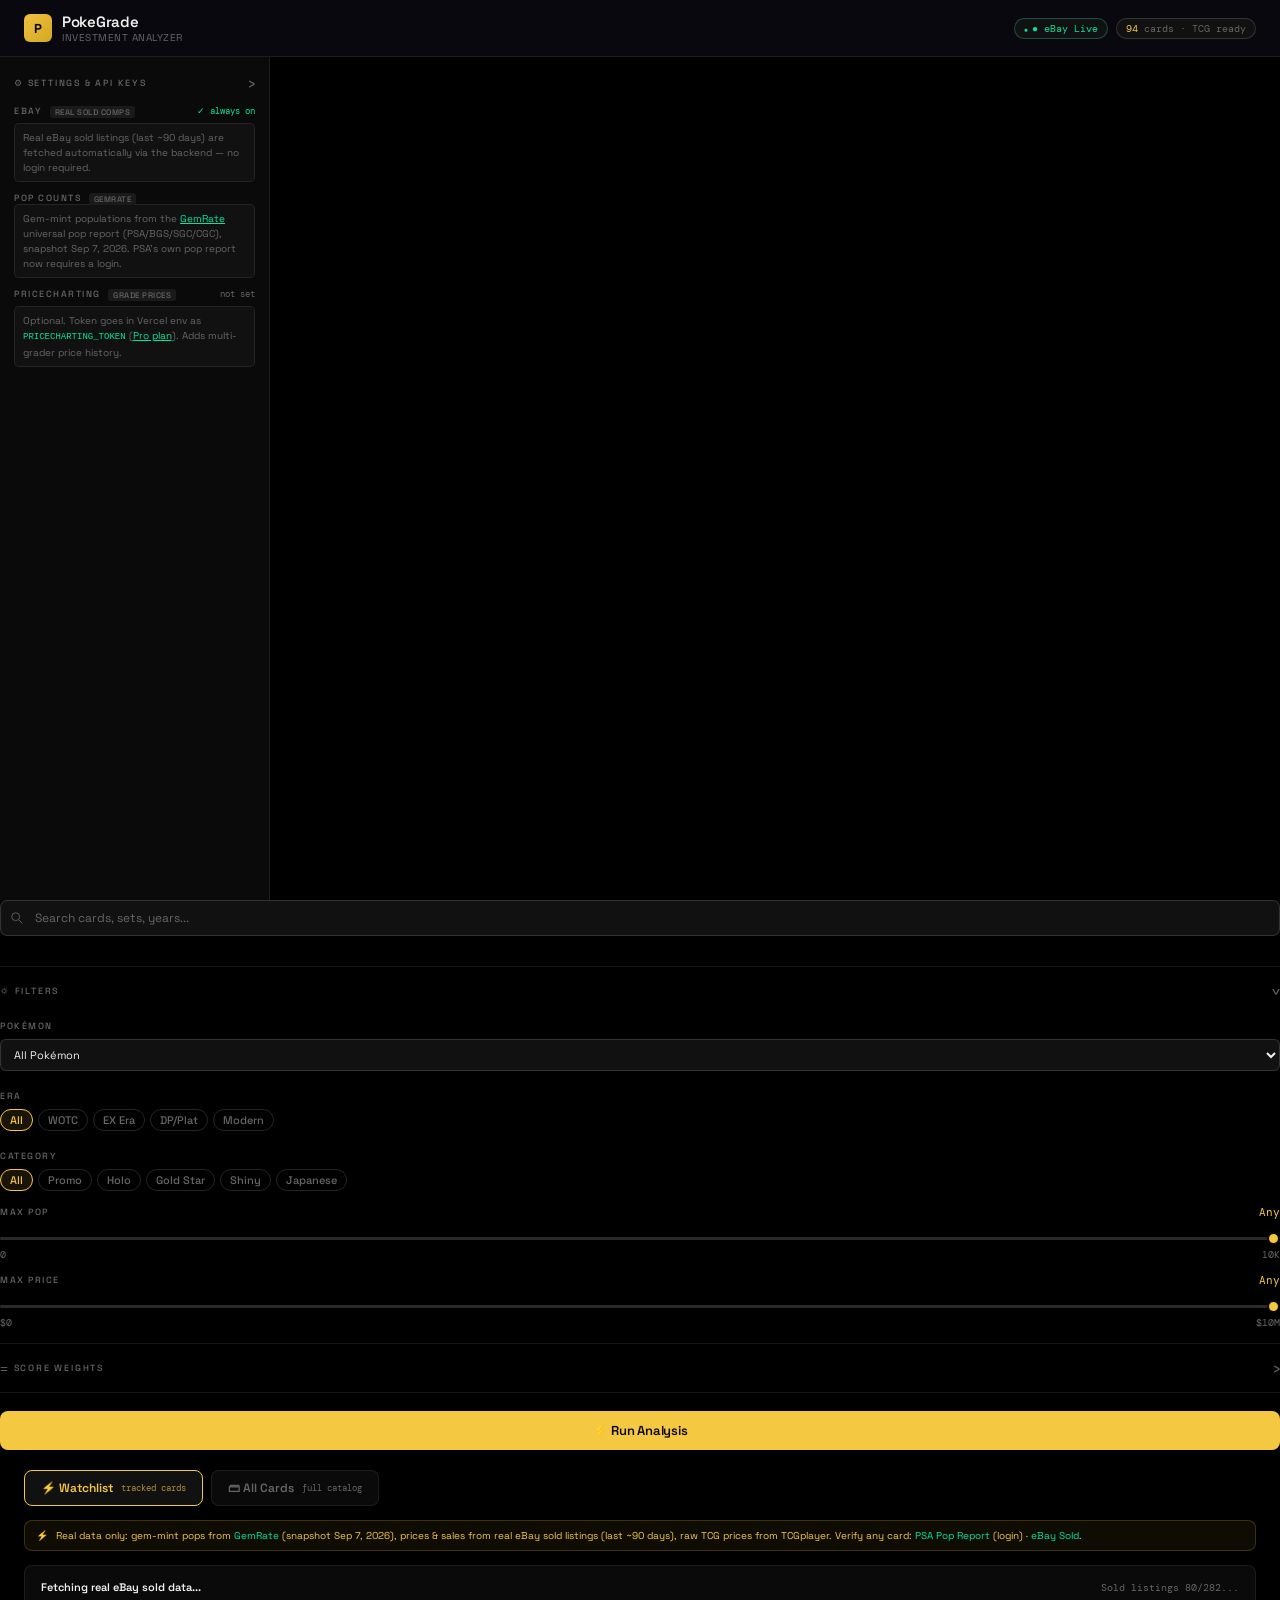
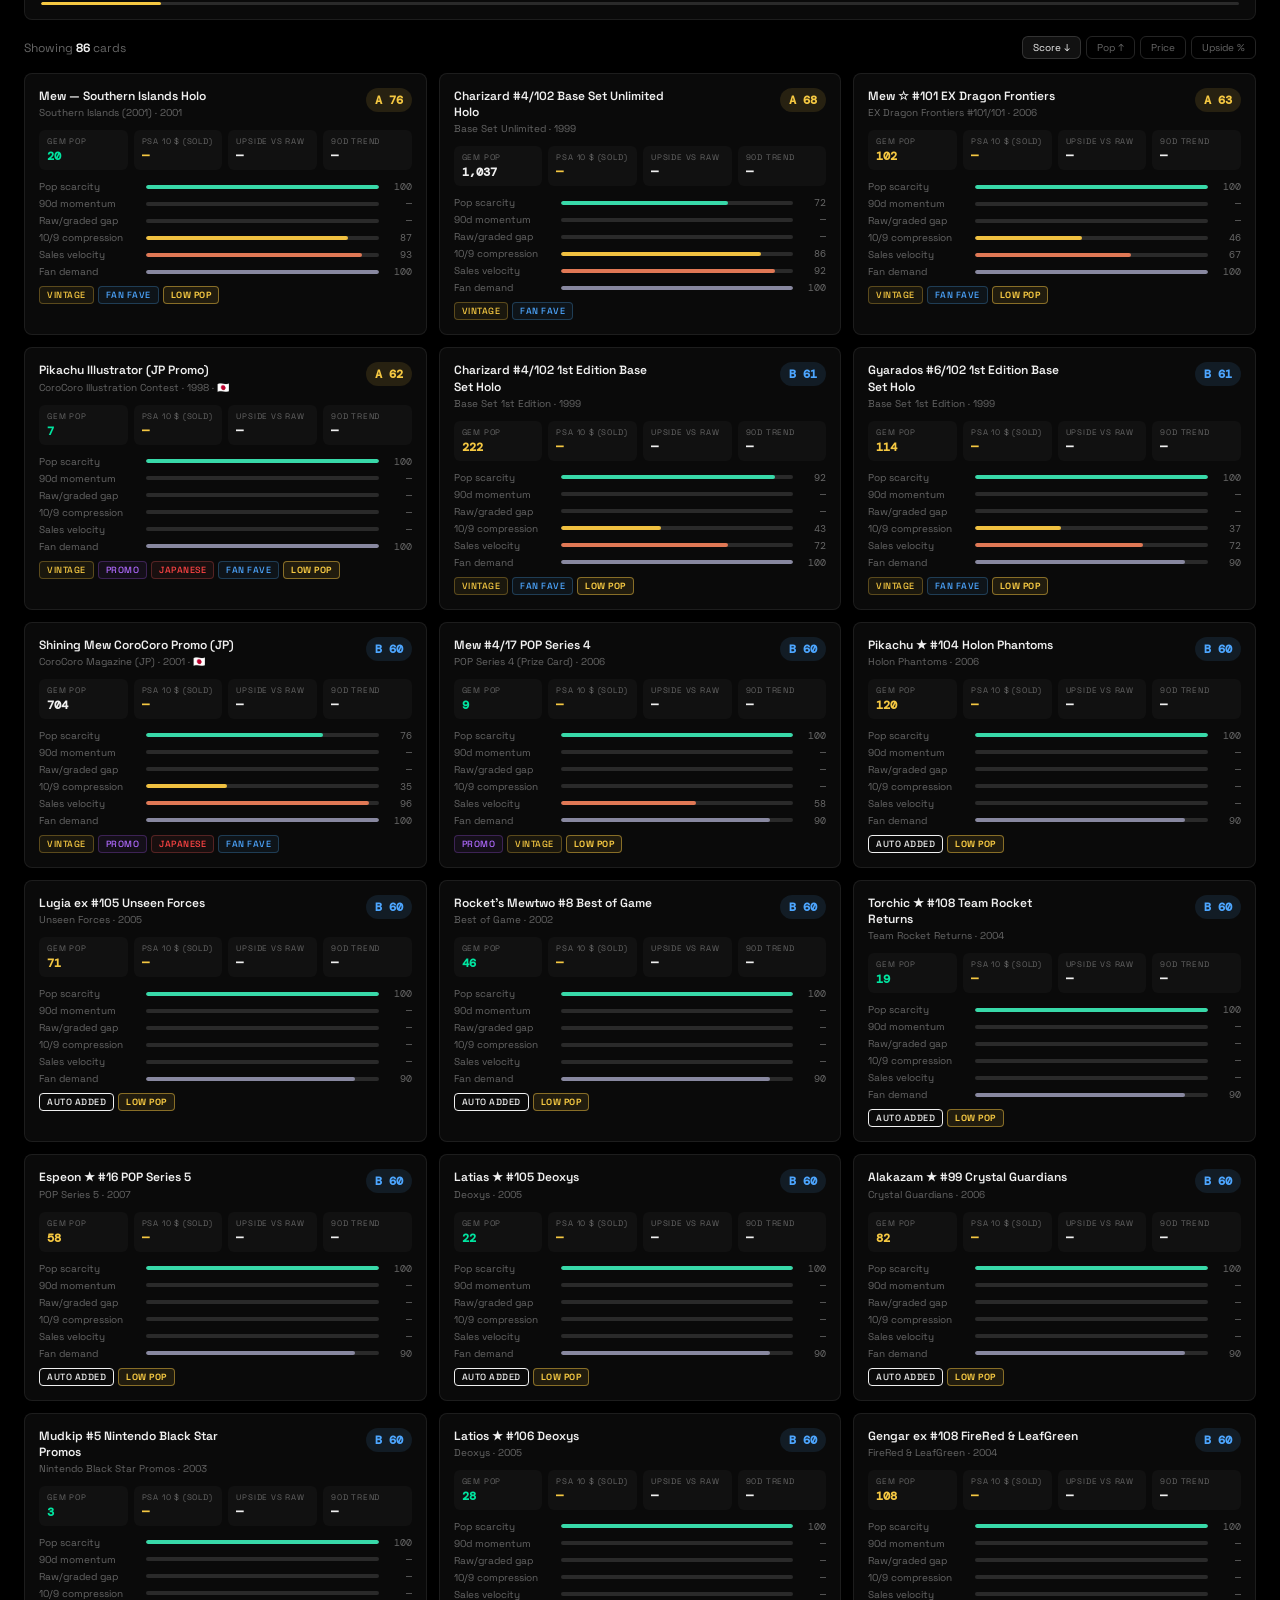
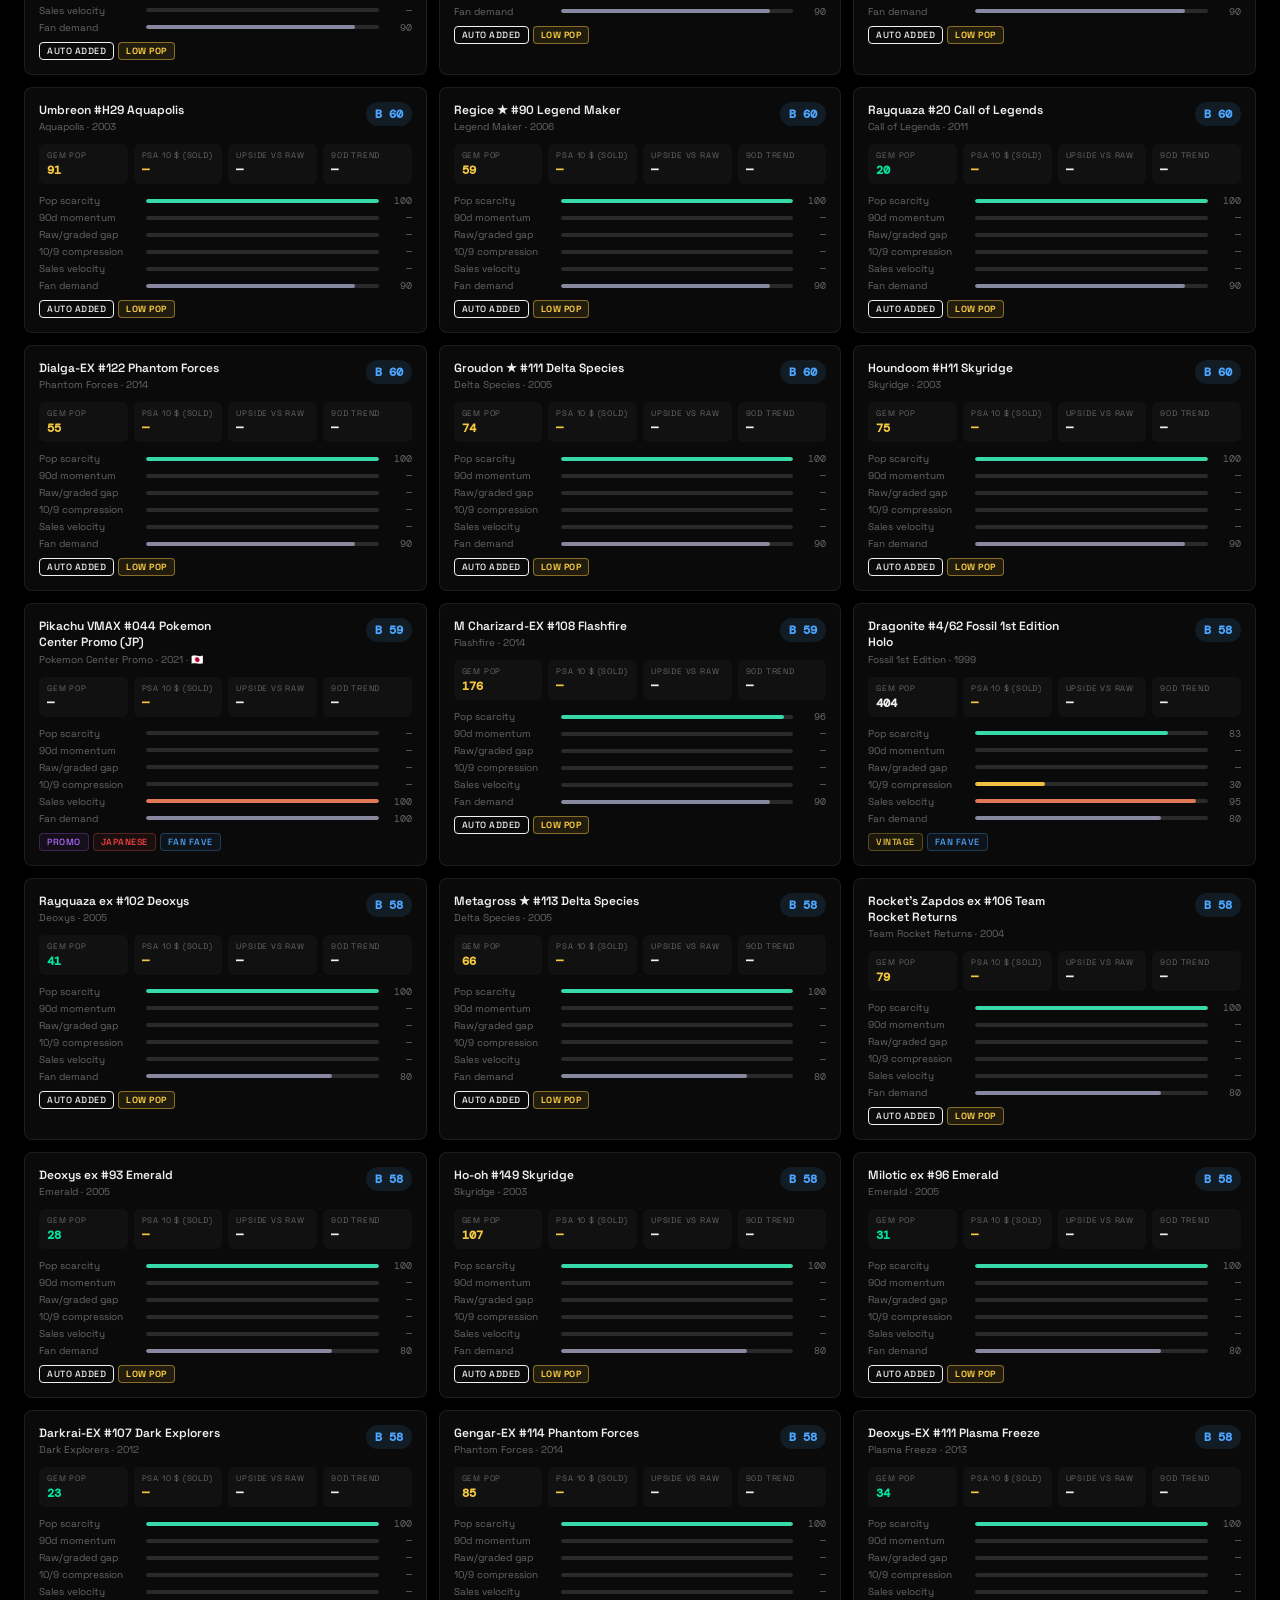
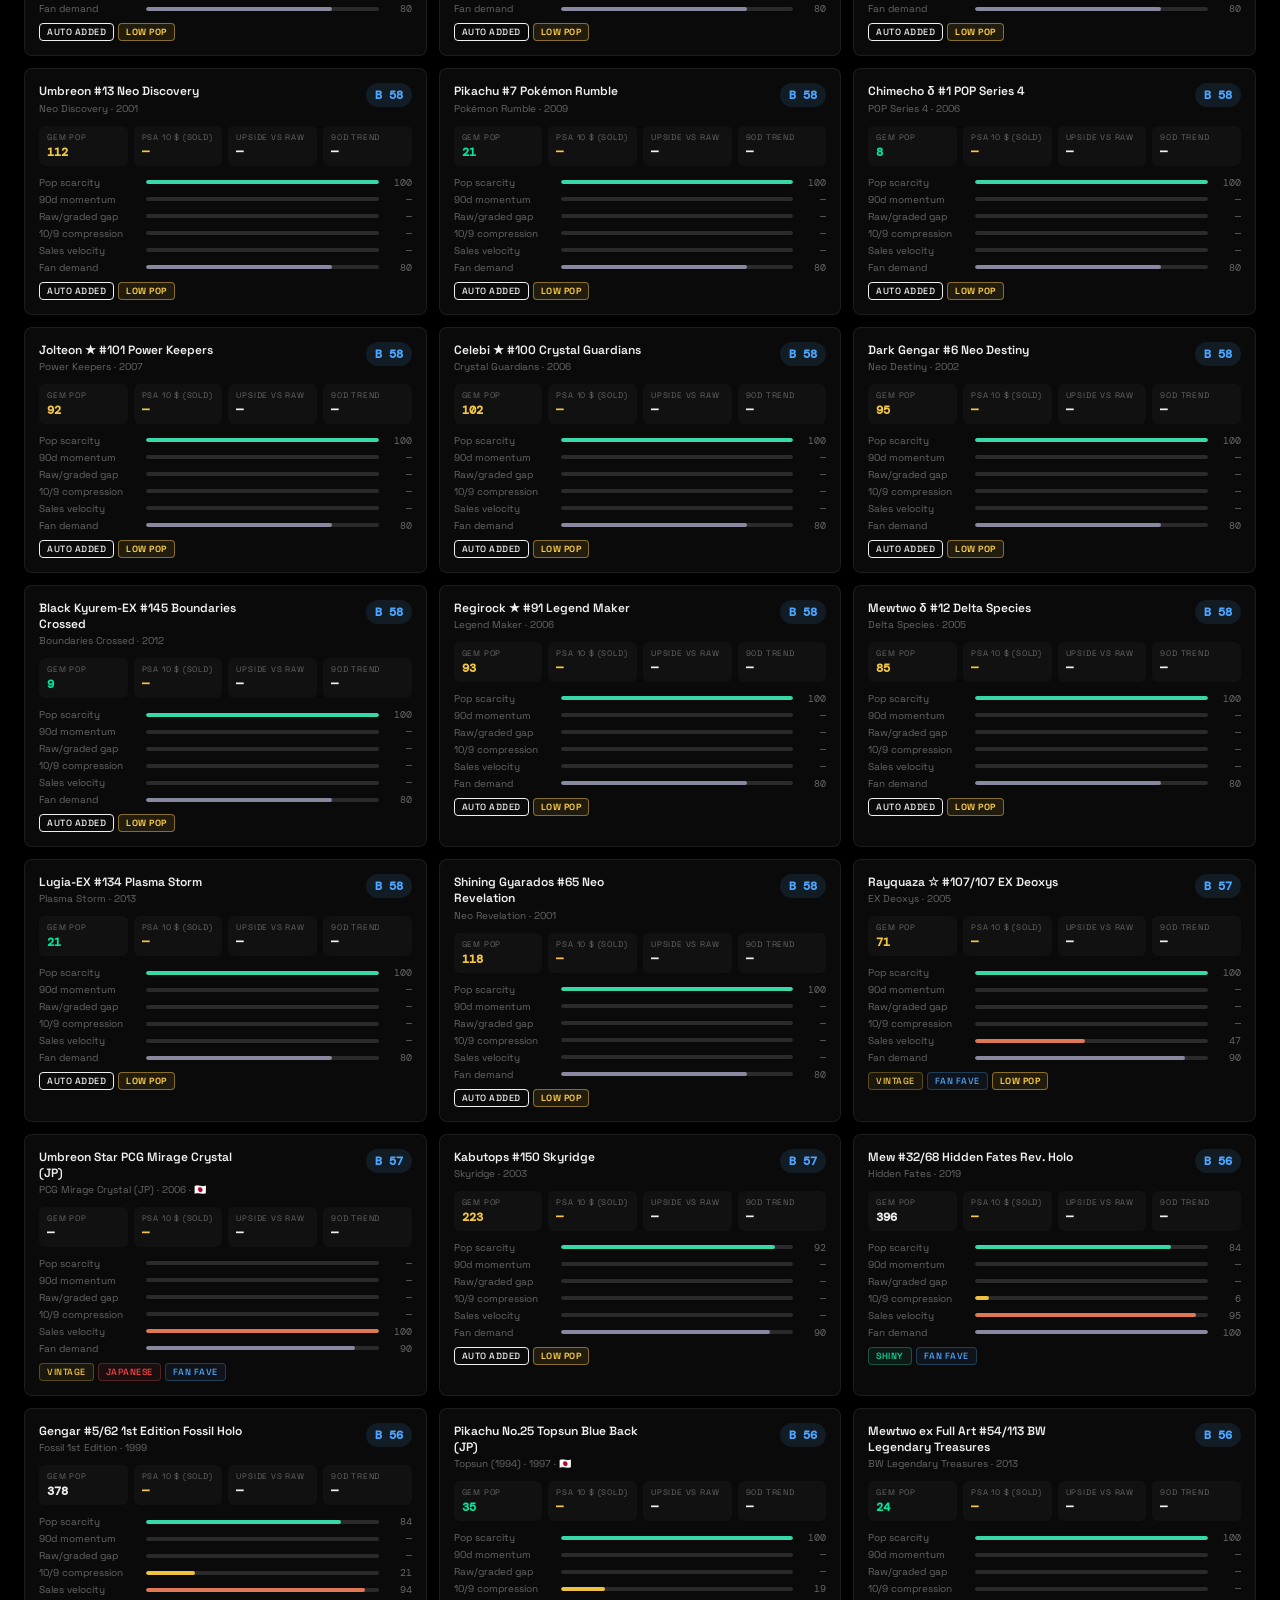
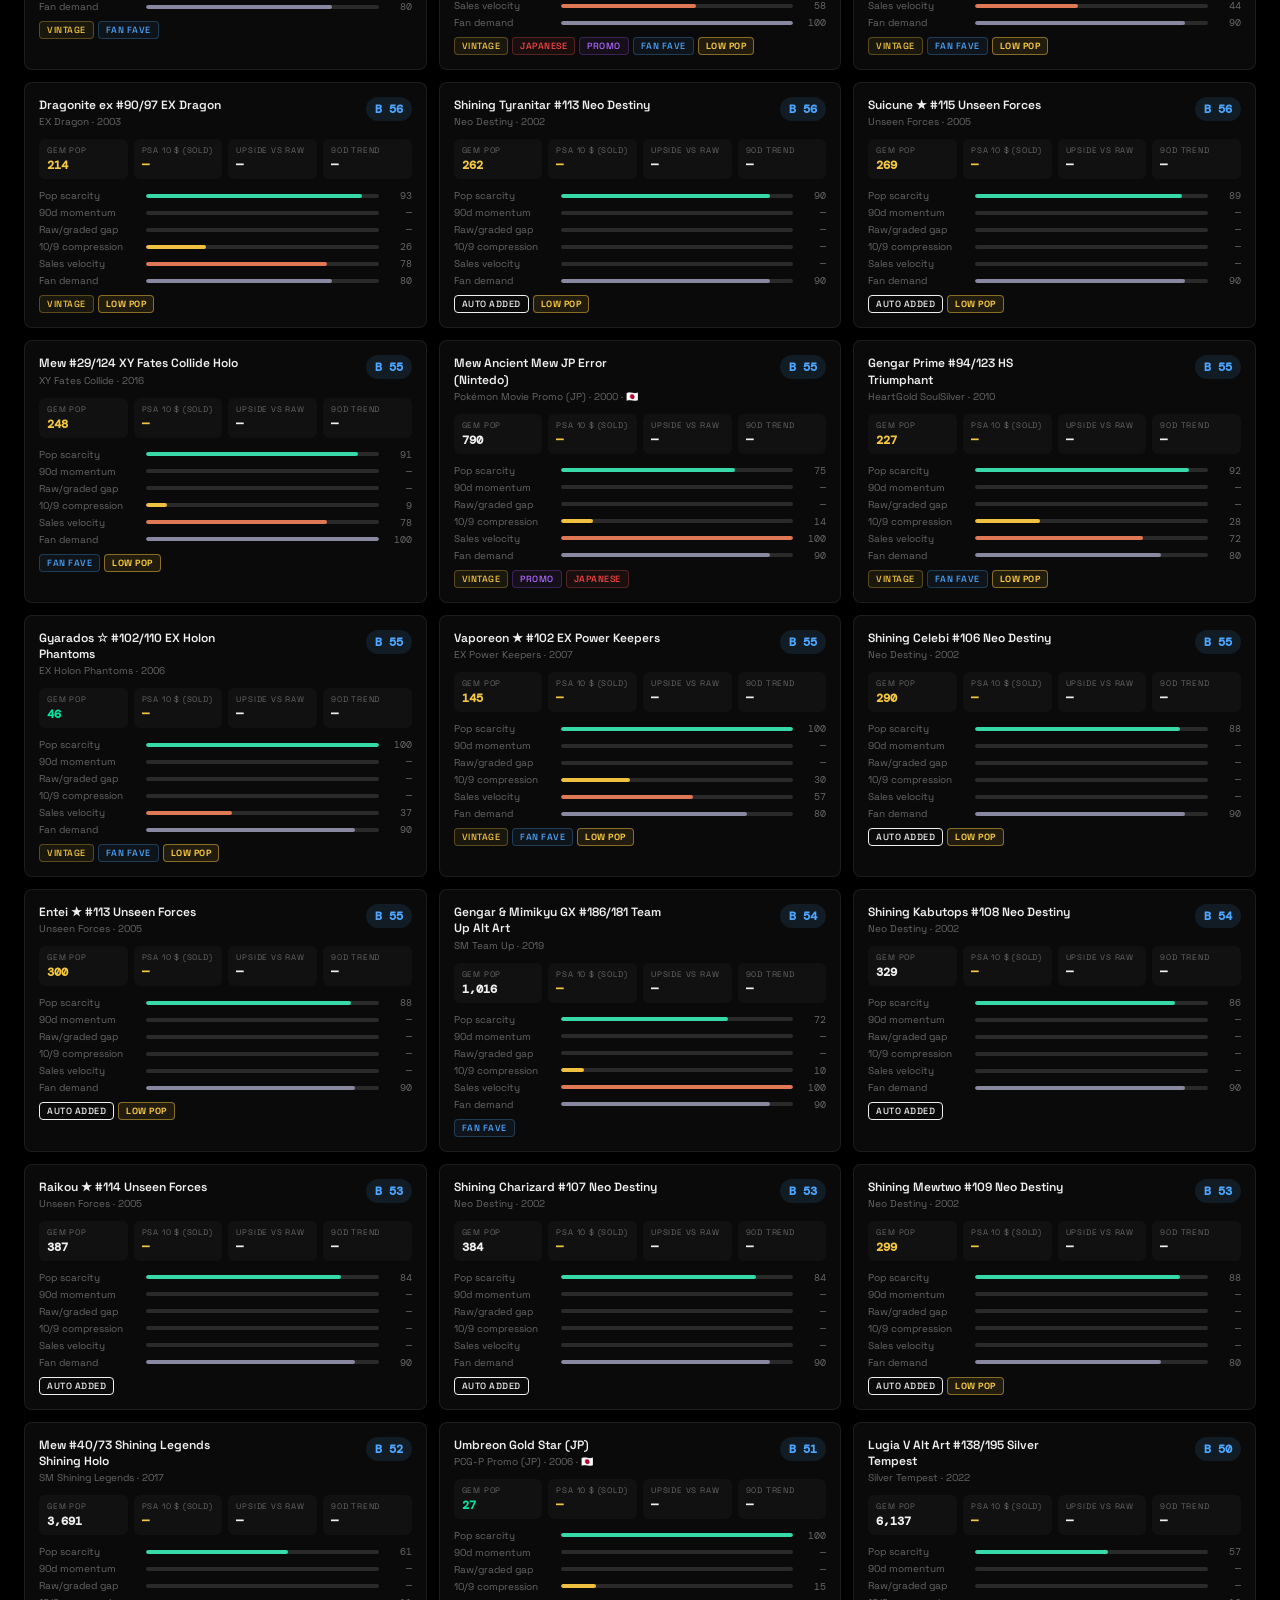
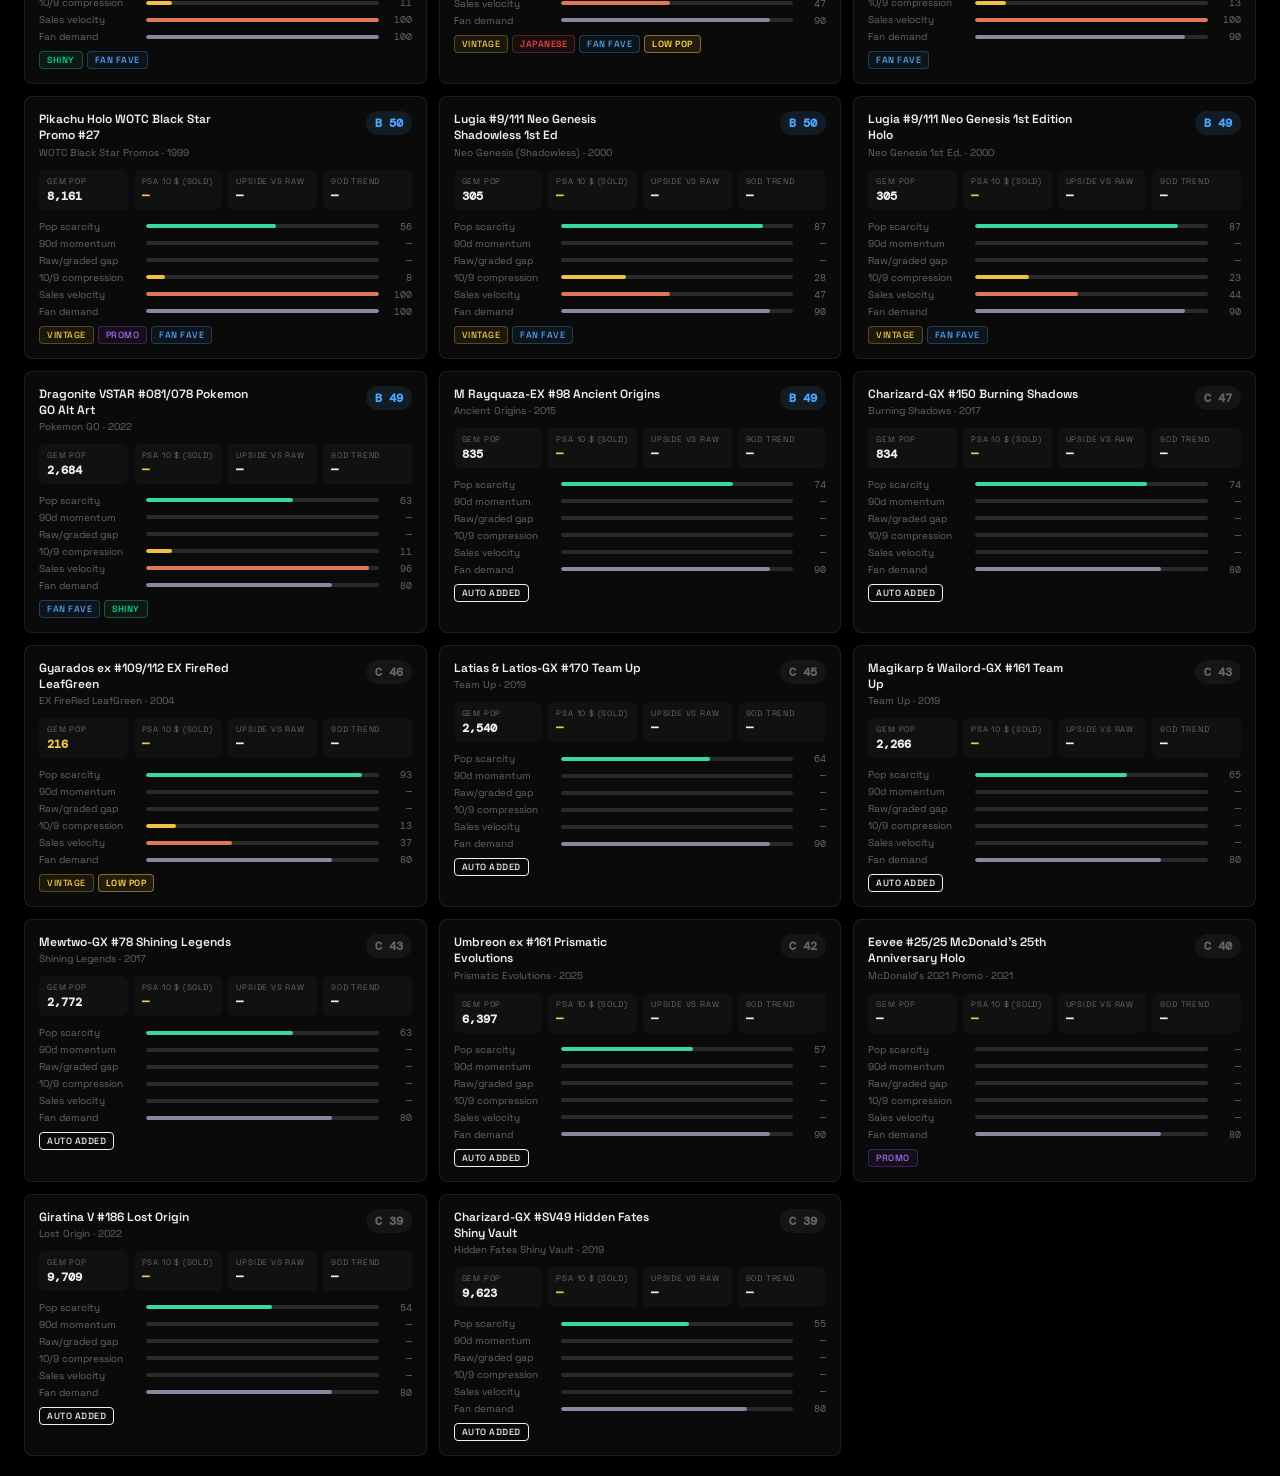
==== commit b9780182: "Real PSA pops for all 57 auto-added cards (GemRate, Sep 7 2026) Pulled per-card PSA pop reports via " ====
--- a/index.html
+++ b/index.html
@@ -1821,20 +1821,20 @@
     "q10": "Latias & Latios-GX Team Up 170 PSA 10",
     "q9": "Latias & Latios-GX Team Up 170 PSA 9",
     "qRaw": "Latias & Latios-GX Team Up 170 -PSA -BGS -CGC -SGC",
-    "pop10": null,
-    "popTotal": null,
+    "pop10": 2540,
+    "popTotal": 6444,
     "marketPrice": 4271.62,
     "psa9Price": null,
     "psa10Price": null,
     "trend90d": null,
     "soldCount": null,
-    "rationale": "Auto-added from the full catalog: top TCGplayer market price ($4,272, Sep 7 2026 snapshot) not already tracked. PSA pop + Card Ladder depth pending the tier-1 expansion job.",
+    "rationale": "Auto-added from the full catalog: top TCGplayer market price ($4,272, Sep 7 2026 snapshot) not already tracked. PSA pops: GemRate Sep 7 2026. Card Ladder sales depth pending the tier-1 expansion job.",
     "detail": {
       "distribution": "Team Up",
       "note": "Prices populate from live eBay sold data on fetch."
     },
-    "popLabel": null,
-    "popUrl": null
+    "popLabel": "2019 Pokemon Sun & Moon Team Up Full Art/Latias & Latios GX Base 170",
+    "popUrl": "https://gemrate.com/card/ba6698f0f6a71e1a2c37f1493176d688e651c04c"
   },
   {
     "id": 39,
@@ -1852,20 +1852,20 @@
     "q10": "Shining Tyranitar Neo Destiny 113 PSA 10",
     "q9": "Shining Tyranitar Neo Destiny 113 PSA 9",
     "qRaw": "Shining Tyranitar Neo Destiny 113 -PSA -BGS -CGC -SGC",
-    "pop10": null,
-    "popTotal": null,
+    "pop10": 262,
+    "popTotal": 4818,
     "marketPrice": 4249.99,
     "psa9Price": null,
     "psa10Price": null,
     "trend90d": null,
     "soldCount": null,
-    "rationale": "Auto-added from the full catalog: top TCGplayer market price ($4,250, Sep 7 2026 snapshot) not already tracked. PSA pop + Card Ladder depth pending the tier-1 expansion job.",
+    "rationale": "Auto-added from the full catalog: top TCGplayer market price ($4,250, Sep 7 2026 snapshot) not already tracked. PSA pops: GemRate Sep 7 2026. Card Ladder sales depth pending the tier-1 expansion job.",
     "detail": {
       "distribution": "Neo Destiny",
       "note": "Prices populate from live eBay sold data on fetch."
     },
-    "popLabel": null,
-    "popUrl": null
+    "popLabel": "2002 Pokemon Neo Destiny Shining Tyranitar Base 113",
+    "popUrl": "https://gemrate.com/card/edcc9424a25e32234bcde38a02a1fb295e0f7e7f"
   },
   {
     "id": 40,
@@ -1883,20 +1883,20 @@
     "q10": "Pikachu ★ Holon Phantoms 104 PSA 10",
     "q9": "Pikachu ★ Holon Phantoms 104 PSA 9",
     "qRaw": "Pikachu ★ Holon Phantoms 104 -PSA -BGS -CGC -SGC",
-    "pop10": null,
-    "popTotal": null,
+    "pop10": 120,
+    "popTotal": 2690,
     "marketPrice": 3200.0,
     "psa9Price": null,
     "psa10Price": null,
     "trend90d": null,
     "soldCount": null,
-    "rationale": "Auto-added from the full catalog: top TCGplayer market price ($3,200, Sep 7 2026 snapshot) not already tracked. PSA pop + Card Ladder depth pending the tier-1 expansion job.",
+    "rationale": "Auto-added from the full catalog: top TCGplayer market price ($3,200, Sep 7 2026 snapshot) not already tracked. PSA pops: GemRate Sep 7 2026. Card Ladder sales depth pending the tier-1 expansion job.",
     "detail": {
       "distribution": "Holon Phantoms",
       "note": "Prices populate from live eBay sold data on fetch."
     },
-    "popLabel": null,
-    "popUrl": null
+    "popLabel": "2006 Pokemon EX Holon Phantoms Pikachu-Holo Gold Star 104",
+    "popUrl": "https://gemrate.com/card/387bae82f2cb525cfa4982cb7cb5458b515e5eae"
   },
   {
     "id": 41,
@@ -1914,20 +1914,20 @@
     "q10": "Lugia ex Unseen Forces 105 PSA 10",
     "q9": "Lugia ex Unseen Forces 105 PSA 9",
     "qRaw": "Lugia ex Unseen Forces 105 -PSA -BGS -CGC -SGC",
-    "pop10": null,
-    "popTotal": null,
+    "pop10": 71,
+    "popTotal": 1972,
     "marketPrice": 2500.0,
     "psa9Price": null,
     "psa10Price": null,
     "trend90d": null,
     "soldCount": null,
-    "rationale": "Auto-added from the full catalog: top TCGplayer market price ($2,500, Sep 7 2026 snapshot) not already tracked. PSA pop + Card Ladder depth pending the tier-1 expansion job.",
+    "rationale": "Auto-added from the full catalog: top TCGplayer market price ($2,500, Sep 7 2026 snapshot) not already tracked. PSA pops: GemRate Sep 7 2026. Card Ladder sales depth pending the tier-1 expansion job.",
     "detail": {
       "distribution": "Unseen Forces",
       "note": "Prices populate from live eBay sold data on fetch."
     },
-    "popLabel": null,
-    "popUrl": null
+    "popLabel": "2005 Pokemon EX Unseen Forces Lugia EX-Holo Base 105",
+    "popUrl": "https://gemrate.com/card/f9d192893fe33191318a1daa9aea85dfefd187ca"
   },
   {
     "id": 42,
@@ -1945,20 +1945,20 @@
     "q10": "Rocket's Mewtwo Best of Game 8 PSA 10",
     "q9": "Rocket's Mewtwo Best of Game 8 PSA 9",
     "qRaw": "Rocket's Mewtwo Best of Game 8 -PSA -BGS -CGC -SGC",
-    "pop10": null,
-    "popTotal": null,
+    "pop10": 46,
+    "popTotal": 1468,
     "marketPrice": 2400.0,
     "psa9Price": null,
     "psa10Price": null,
     "trend90d": null,
     "soldCount": null,
-    "rationale": "Auto-added from the full catalog: top TCGplayer market price ($2,400, Sep 7 2026 snapshot) not already tracked. PSA pop + Card Ladder depth pending the tier-1 expansion job.",
+    "rationale": "Auto-added from the full catalog: top TCGplayer market price ($2,400, Sep 7 2026 snapshot) not already tracked. PSA pops: GemRate Sep 7 2026. Card Ladder sales depth pending the tier-1 expansion job.",
     "detail": {
       "distribution": "Best of Game",
       "note": "Prices populate from live eBay sold data on fetch."
     },
-    "popLabel": null,
-    "popUrl": null
+    "popLabel": "2003 Pokemon Best of Game Promo Rocket's Mewtwo-Reverse Foil Winner 8",
+    "popUrl": "https://gemrate.com/card/018770da2553832da5ec035b8a5a70f88434b8d0"
   },
   {
     "id": 43,
@@ -1976,20 +1976,20 @@
     "q10": "Torchic ★ Team Rocket Returns 108 PSA 10",
     "q9": "Torchic ★ Team Rocket Returns 108 PSA 9",
     "qRaw": "Torchic ★ Team Rocket Returns 108 -PSA -BGS -CGC -SGC",
-    "pop10": null,
-    "popTotal": null,
+    "pop10": 19,
+    "popTotal": 1461,
     "marketPrice": 1969.69,
     "psa9Price": null,
     "psa10Price": null,
     "trend90d": null,
     "soldCount": null,
-    "rationale": "Auto-added from the full catalog: top TCGplayer market price ($1,970, Sep 7 2026 snapshot) not already tracked. PSA pop + Card Ladder depth pending the tier-1 expansion job.",
+    "rationale": "Auto-added from the full catalog: top TCGplayer market price ($1,970, Sep 7 2026 snapshot) not already tracked. PSA pops: GemRate Sep 7 2026. Card Ladder sales depth pending the tier-1 expansion job.",
     "detail": {
       "distribution": "Team Rocket Returns",
       "note": "Prices populate from live eBay sold data on fetch."
     },
-    "popLabel": null,
-    "popUrl": null
+    "popLabel": "2004 Pokemon EX Team Rocket Returns Torchic-Holo Gold Star 108",
+    "popUrl": "https://gemrate.com/card/d2b60c4c46c65488c3c97d3ab3c04b5dfd9c7ea3"
   },
   {
     "id": 44,
@@ -2007,20 +2007,20 @@
     "q10": "Espeon ★ POP Series 5 16 PSA 10",
     "q9": "Espeon ★ POP Series 5 16 PSA 9",
     "qRaw": "Espeon ★ POP Series 5 16 -PSA -BGS -CGC -SGC",
-    "pop10": null,
-    "popTotal": null,
+    "pop10": 58,
+    "popTotal": 840,
     "marketPrice": 1900.0,
     "psa9Price": null,
     "psa10Price": null,
     "trend90d": null,
     "soldCount": null,
-    "rationale": "Auto-added from the full catalog: top TCGplayer market price ($1,900, Sep 7 2026 snapshot) not already tracked. PSA pop + Card Ladder depth pending the tier-1 expansion job.",
+    "rationale": "Auto-added from the full catalog: top TCGplayer market price ($1,900, Sep 7 2026 snapshot) not already tracked. PSA pops: GemRate Sep 7 2026. Card Ladder sales depth pending the tier-1 expansion job.",
     "detail": {
       "distribution": "POP Series 5",
       "note": "Prices populate from live eBay sold data on fetch."
     },
-    "popLabel": null,
-    "popUrl": null
+    "popLabel": "2007 Pokemon Pop Series 5 Espeon-Gold Star Base 16",
+    "popUrl": "https://gemrate.com/card/f7380789bf704553958ab3d9fcb9e937a3a94103"
   },
   {
     "id": 45,
@@ -2038,20 +2038,20 @@
     "q10": "Shining Celebi Neo Destiny 106 PSA 10",
     "q9": "Shining Celebi Neo Destiny 106 PSA 9",
     "qRaw": "Shining Celebi Neo Destiny 106 -PSA -BGS -CGC -SGC",
-    "pop10": null,
-    "popTotal": null,
+    "pop10": 290,
+    "popTotal": 3985,
     "marketPrice": 1801.0,
     "psa9Price": null,
     "psa10Price": null,
     "trend90d": null,
     "soldCount": null,
-    "rationale": "Auto-added from the full catalog: top TCGplayer market price ($1,801, Sep 7 2026 snapshot) not already tracked. PSA pop + Card Ladder depth pending the tier-1 expansion job.",
+    "rationale": "Auto-added from the full catalog: top TCGplayer market price ($1,801, Sep 7 2026 snapshot) not already tracked. PSA pops: GemRate Sep 7 2026. Card Ladder sales depth pending the tier-1 expansion job.",
     "detail": {
       "distribution": "Neo Destiny",
       "note": "Prices populate from live eBay sold data on fetch."
     },
-    "popLabel": null,
-    "popUrl": null
+    "popLabel": "2002 Pokemon Neo Destiny Shining Celebi Base 106",
+    "popUrl": "https://gemrate.com/card/630c8b1c5510031373f1538ee34cb764cc416398"
   },
   {
     "id": 46,
@@ -2069,20 +2069,20 @@
     "q10": "Latias ★ Deoxys 105 PSA 10",
     "q9": "Latias ★ Deoxys 105 PSA 9",
     "qRaw": "Latias ★ Deoxys 105 -PSA -BGS -CGC -SGC",
-    "pop10": null,
-    "popTotal": null,
+    "pop10": 22,
+    "popTotal": 1435,
     "marketPrice": 1650.0,
     "psa9Price": null,
     "psa10Price": null,
     "trend90d": null,
     "soldCount": null,
-    "rationale": "Auto-added from the full catalog: top TCGplayer market price ($1,650, Sep 7 2026 snapshot) not already tracked. PSA pop + Card Ladder depth pending the tier-1 expansion job.",
+    "rationale": "Auto-added from the full catalog: top TCGplayer market price ($1,650, Sep 7 2026 snapshot) not already tracked. PSA pops: GemRate Sep 7 2026. Card Ladder sales depth pending the tier-1 expansion job.",
     "detail": {
       "distribution": "Deoxys",
       "note": "Prices populate from live eBay sold data on fetch."
     },
-    "popLabel": null,
-    "popUrl": null
+    "popLabel": "2005 Pokemon EX Deoxys Latias-Holo Gold Star 105",
+    "popUrl": "https://gemrate.com/card/8990a34d4918d44803499aaa768893edd03e721e"
   },
   {
     "id": 47,
@@ -2100,20 +2100,20 @@
     "q10": "Raikou ★ Unseen Forces 114 PSA 10",
     "q9": "Raikou ★ Unseen Forces 114 PSA 9",
     "qRaw": "Raikou ★ Unseen Forces 114 -PSA -BGS -CGC -SGC",
-    "pop10": null,
-    "popTotal": null,
+    "pop10": 387,
+    "popTotal": 4023,
     "marketPrice": 1600.0,
     "psa9Price": null,
     "psa10Price": null,
     "trend90d": null,
     "soldCount": null,
-    "rationale": "Auto-added from the full catalog: top TCGplayer market price ($1,600, Sep 7 2026 snapshot) not already tracked. PSA pop + Card Ladder depth pending the tier-1 expansion job.",
+    "rationale": "Auto-added from the full catalog: top TCGplayer market price ($1,600, Sep 7 2026 snapshot) not already tracked. PSA pops: GemRate Sep 7 2026. Card Ladder sales depth pending the tier-1 expansion job.",
     "detail": {
       "distribution": "Unseen Forces",
       "note": "Prices populate from live eBay sold data on fetch."
     },
-    "popLabel": null,
-    "popUrl": null
+    "popLabel": "2005 Pokemon EX Unseen Forces Raikou-Holo Gold Star 114",
+    "popUrl": "https://gemrate.com/card/a81c205ce985e798ef9961a8f555f5fedd6650fb"
   },
   {
     "id": 48,
@@ -2131,20 +2131,20 @@
     "q10": "M Charizard-EX Flashfire 108 PSA 10",
     "q9": "M Charizard-EX Flashfire 108 PSA 9",
     "qRaw": "M Charizard-EX Flashfire 108 -PSA -BGS -CGC -SGC",
-    "pop10": null,
-    "popTotal": null,
+    "pop10": 176,
+    "popTotal": 3149,
     "marketPrice": 1501.23,
     "psa9Price": null,
     "psa10Price": null,
     "trend90d": null,
     "soldCount": null,
-    "rationale": "Auto-added from the full catalog: top TCGplayer market price ($1,501, Sep 7 2026 snapshot) not already tracked. PSA pop + Card Ladder depth pending the tier-1 expansion job.",
+    "rationale": "Auto-added from the full catalog: top TCGplayer market price ($1,501, Sep 7 2026 snapshot) not already tracked. PSA pops: GemRate Sep 7 2026. Card Ladder sales depth pending the tier-1 expansion job.",
     "detail": {
       "distribution": "Flashfire",
       "note": "Prices populate from live eBay sold data on fetch."
     },
-    "popLabel": null,
-    "popUrl": null
+    "popLabel": "2014 Pokemon XY Flashfire M Charizard EX Ultra Rare 108",
+    "popUrl": "https://gemrate.com/card/a39ced7e68998a9bd95d7cec851a3319706b5e91"
   },
   {
     "id": 49,
@@ -2162,20 +2162,20 @@
     "q10": "Alakazam ★ Crystal Guardians 99 PSA 10",
     "q9": "Alakazam ★ Crystal Guardians 99 PSA 9",
     "qRaw": "Alakazam ★ Crystal Guardians 99 -PSA -BGS -CGC -SGC",
-    "pop10": null,
-    "popTotal": null,
+    "pop10": 82,
+    "popTotal": 2746,
     "marketPrice": 1500.0,
     "psa9Price": null,
     "psa10Price": null,
     "trend90d": null,
     "soldCount": null,
-    "rationale": "Auto-added from the full catalog: top TCGplayer market price ($1,500, Sep 7 2026 snapshot) not already tracked. PSA pop + Card Ladder depth pending the tier-1 expansion job.",
+    "rationale": "Auto-added from the full catalog: top TCGplayer market price ($1,500, Sep 7 2026 snapshot) not already tracked. PSA pops: GemRate Sep 7 2026. Card Ladder sales depth pending the tier-1 expansion job.",
     "detail": {
       "distribution": "Crystal Guardians",
       "note": "Prices populate from live eBay sold data on fetch."
     },
-    "popLabel": null,
-    "popUrl": null
+    "popLabel": "2006 Pokemon EX Crystal Guardians Alakazam-Holo Gold Star 99",
+    "popUrl": "https://gemrate.com/card/9823ff3b3cfbeb23f88a8c30acb8c8e3cade50b7"
   },
   {
     "id": 50,
@@ -2193,20 +2193,20 @@
     "q10": "Mudkip Nintendo Black Star Promos 5 PSA 10",
     "q9": "Mudkip Nintendo Black Star Promos 5 PSA 9",
     "qRaw": "Mudkip Nintendo Black Star Promos 5 -PSA -BGS -CGC -SGC",
-    "pop10": null,
-    "popTotal": null,
+    "pop10": 3,
+    "popTotal": 235,
     "marketPrice": 1500.0,
     "psa9Price": null,
     "psa10Price": null,
     "trend90d": null,
     "soldCount": null,
-    "rationale": "Auto-added from the full catalog: top TCGplayer market price ($1,500, Sep 7 2026 snapshot) not already tracked. PSA pop + Card Ladder depth pending the tier-1 expansion job.",
+    "rationale": "Auto-added from the full catalog: top TCGplayer market price ($1,500, Sep 7 2026 snapshot) not already tracked. PSA pops: GemRate Sep 7 2026. Card Ladder sales depth pending the tier-1 expansion job.",
     "detail": {
       "distribution": "Nintendo Black Star Promos",
       "note": "Prices populate from live eBay sold data on fetch."
     },
-    "popLabel": null,
-    "popUrl": null
+    "popLabel": "2004 Pokemon Black Star Promo Mudkip-Holo EX Deck Tins 018",
+    "popUrl": "https://gemrate.com/card/dc509a3e88a39f5cf5dd8e8076e003d084fe97cc"
   },
   {
     "id": 51,
@@ -2224,20 +2224,20 @@
     "q10": "Latios ★ Deoxys 106 PSA 10",
     "q9": "Latios ★ Deoxys 106 PSA 9",
     "qRaw": "Latios ★ Deoxys 106 -PSA -BGS -CGC -SGC",
-    "pop10": null,
-    "popTotal": null,
+    "pop10": 28,
+    "popTotal": 1365,
     "marketPrice": 1500.0,
     "psa9Price": null,
     "psa10Price": null,
     "trend90d": null,
     "soldCount": null,
-    "rationale": "Auto-added from the full catalog: top TCGplayer market price ($1,500, Sep 7 2026 snapshot) not already tracked. PSA pop + Card Ladder depth pending the tier-1 expansion job.",
+    "rationale": "Auto-added from the full catalog: top TCGplayer market price ($1,500, Sep 7 2026 snapshot) not already tracked. PSA pops: GemRate Sep 7 2026. Card Ladder sales depth pending the tier-1 expansion job.",
     "detail": {
       "distribution": "Deoxys",
       "note": "Prices populate from live eBay sold data on fetch."
     },
-    "popLabel": null,
-    "popUrl": null
+    "popLabel": "2005 Pokemon EX Deoxys Latios-Holo Gold Star 106",
+    "popUrl": "https://gemrate.com/card/258c4be22c8867f1f3763fca616debccec7b27ba"
   },
   {
     "id": 52,
@@ -2255,20 +2255,20 @@
     "q10": "Shining Charizard Neo Destiny 107 PSA 10",
     "q9": "Shining Charizard Neo Destiny 107 PSA 9",
     "qRaw": "Shining Charizard Neo Destiny 107 -PSA -BGS -CGC -SGC",
-    "pop10": null,
-    "popTotal": null,
+    "pop10": 384,
+    "popTotal": 7751,
     "marketPrice": 1495.0,
     "psa9Price": null,
     "psa10Price": null,
     "trend90d": null,
     "soldCount": null,
-    "rationale": "Auto-added from the full catalog: top TCGplayer market price ($1,495, Sep 7 2026 snapshot) not already tracked. PSA pop + Card Ladder depth pending the tier-1 expansion job.",
+    "rationale": "Auto-added from the full catalog: top TCGplayer market price ($1,495, Sep 7 2026 snapshot) not already tracked. PSA pops: GemRate Sep 7 2026. Card Ladder sales depth pending the tier-1 expansion job.",
     "detail": {
       "distribution": "Neo Destiny",
       "note": "Prices populate from live eBay sold data on fetch."
     },
-    "popLabel": null,
-    "popUrl": null
+    "popLabel": "2002 Pokemon Neo Destiny Shining Charizard Base 107",
+    "popUrl": "https://gemrate.com/card/cee593fbe1e95f1f2ec0142f48ae8e64e157826d"
   },
   {
     "id": 53,
@@ -2286,20 +2286,20 @@
     "q10": "Umbreon ex Prismatic Evolutions 161 PSA 10",
     "q9": "Umbreon ex Prismatic Evolutions 161 PSA 9",
     "qRaw": "Umbreon ex Prismatic Evolutions 161 -PSA -BGS -CGC -SGC",
-    "pop10": null,
-    "popTotal": null,
+    "pop10": 6397,
+    "popTotal": 21605,
     "marketPrice": 1442.14,
     "psa9Price": null,
     "psa10Price": null,
     "trend90d": null,
     "soldCount": null,
-    "rationale": "Auto-added from the full catalog: top TCGplayer market price ($1,442, Sep 7 2026 snapshot) not already tracked. PSA pop + Card Ladder depth pending the tier-1 expansion job.",
+    "rationale": "Auto-added from the full catalog: top TCGplayer market price ($1,442, Sep 7 2026 snapshot) not already tracked. PSA pops: GemRate Sep 7 2026. Card Ladder sales depth pending the tier-1 expansion job.",
     "detail": {
       "distribution": "Prismatic Evolutions",
       "note": "Prices populate from live eBay sold data on fetch."
     },
-    "popLabel": null,
-    "popUrl": null
+    "popLabel": "2025 Pokemon Scarlet and Violet Prismatic Evolutions Umbreon ex SIR 161",
+    "popUrl": "https://gemrate.com/card/78561b81ea05083ba8362cda99fd744e372e5985"
   },
   {
     "id": 54,
@@ -2317,20 +2317,20 @@
     "q10": "Gengar ex FireRed & LeafGreen 108 PSA 10",
     "q9": "Gengar ex FireRed & LeafGreen 108 PSA 9",
     "qRaw": "Gengar ex FireRed & LeafGreen 108 -PSA -BGS -CGC -SGC",
-    "pop10": null,
-    "popTotal": null,
+    "pop10": 108,
+    "popTotal": 3428,
     "marketPrice": 1399.99,
     "psa9Price": null,
     "psa10Price": null,
     "trend90d": null,
     "soldCount": null,
-    "rationale": "Auto-added from the full catalog: top TCGplayer market price ($1,400, Sep 7 2026 snapshot) not already tracked. PSA pop + Card Ladder depth pending the tier-1 expansion job.",
+    "rationale": "Auto-added from the full catalog: top TCGplayer market price ($1,400, Sep 7 2026 snapshot) not already tracked. PSA pops: GemRate Sep 7 2026. Card Ladder sales depth pending the tier-1 expansion job.",
     "detail": {
       "distribution": "FireRed & LeafGreen",
       "note": "Prices populate from live eBay sold data on fetch."
     },
-    "popLabel": null,
-    "popUrl": null
+    "popLabel": "2004 Pokemon EX Fire Red & Leaf Green Gengar EX-Holo Base 108",
+    "popUrl": "https://gemrate.com/card/9bdab65ae2af265b99654b247de550061ec184ba"
   },
   {
     "id": 55,
@@ -2348,20 +2348,20 @@
     "q10": "Shining Kabutops Neo Destiny 108 PSA 10",
     "q9": "Shining Kabutops Neo Destiny 108 PSA 9",
     "qRaw": "Shining Kabutops Neo Destiny 108 -PSA -BGS -CGC -SGC",
-    "pop10": null,
-    "popTotal": null,
+    "pop10": 329,
+    "popTotal": 3719,
     "marketPrice": 1399.95,
     "psa9Price": null,
     "psa10Price": null,
     "trend90d": null,
     "soldCount": null,
-    "rationale": "Auto-added from the full catalog: top TCGplayer market price ($1,400, Sep 7 2026 snapshot) not already tracked. PSA pop + Card Ladder depth pending the tier-1 expansion job.",
+    "rationale": "Auto-added from the full catalog: top TCGplayer market price ($1,400, Sep 7 2026 snapshot) not already tracked. PSA pops: GemRate Sep 7 2026. Card Ladder sales depth pending the tier-1 expansion job.",
     "detail": {
       "distribution": "Neo Destiny",
       "note": "Prices populate from live eBay sold data on fetch."
     },
-    "popLabel": null,
-    "popUrl": null
+    "popLabel": "2002 Pokemon Neo Destiny Shining Kabutops Base 108",
+    "popUrl": "https://gemrate.com/card/b54599f56204fde1becdd7ed7dc2a5dd5ec99a3e"
   },
   {
     "id": 56,
@@ -2379,20 +2379,20 @@
     "q10": "Rayquaza VMAX Evolving Skies 218 PSA 10",
     "q9": "Rayquaza VMAX Evolving Skies 218 PSA 9",
     "qRaw": "Rayquaza VMAX Evolving Skies 218 -PSA -BGS -CGC -SGC",
-    "pop10": null,
-    "popTotal": null,
+    "pop10": 15051,
+    "popTotal": 22137,
     "marketPrice": 1255.34,
     "psa9Price": null,
     "psa10Price": null,
     "trend90d": null,
     "soldCount": null,
-    "rationale": "Auto-added from the full catalog: top TCGplayer market price ($1,255, Sep 7 2026 snapshot) not already tracked. PSA pop + Card Ladder depth pending the tier-1 expansion job.",
+    "rationale": "Auto-added from the full catalog: top TCGplayer market price ($1,255, Sep 7 2026 snapshot) not already tracked. PSA pops: GemRate Sep 7 2026. Card Ladder sales depth pending the tier-1 expansion job.",
     "detail": {
       "distribution": "Evolving Skies",
       "note": "Prices populate from live eBay sold data on fetch."
     },
-    "popLabel": null,
-    "popUrl": null
+    "popLabel": "2021 Pokemon Sword & Shield Evolving Skies Full Art/Rayquaza Vmax Secret 218",
+    "popUrl": "https://gemrate.com/card/35e0640fdadff565c7cc33af81e50b624ce8ee85"
   },
   {
     "id": 57,
@@ -2410,20 +2410,20 @@
     "q10": "Umbreon Aquapolis H29 PSA 10",
     "q9": "Umbreon Aquapolis H29 PSA 9",
     "qRaw": "Umbreon Aquapolis H29 -PSA -BGS -CGC -SGC",
-    "pop10": null,
-    "popTotal": null,
+    "pop10": 91,
+    "popTotal": 1913,
     "marketPrice": 1252.62,
     "psa9Price": null,
     "psa10Price": null,
     "trend90d": null,
     "soldCount": null,
-    "rationale": "Auto-added from the full catalog: top TCGplayer market price ($1,253, Sep 7 2026 snapshot) not already tracked. PSA pop + Card Ladder depth pending the tier-1 expansion job.",
+    "rationale": "Auto-added from the full catalog: top TCGplayer market price ($1,253, Sep 7 2026 snapshot) not already tracked. PSA pops: GemRate Sep 7 2026. Card Ladder sales depth pending the tier-1 expansion job.",
     "detail": {
       "distribution": "Aquapolis",
       "note": "Prices populate from live eBay sold data on fetch."
     },
-    "popLabel": null,
-    "popUrl": null
+    "popLabel": "2003 Pokemon Aquapolis Umbreon-Holo Base H29",
+    "popUrl": "https://gemrate.com/card/fb666e6a9c70da8c78682ab6c13d971f9393c349"
   },
   {
     "id": 58,
@@ -2441,20 +2441,20 @@
     "q10": "Regice ★ Legend Maker 90 PSA 10",
     "q9": "Regice ★ Legend Maker 90 PSA 9",
     "qRaw": "Regice ★ Legend Maker 90 -PSA -BGS -CGC -SGC",
-    "pop10": null,
-    "popTotal": null,
+    "pop10": 59,
+    "popTotal": 1557,
     "marketPrice": 1250.0,
     "psa9Price": null,
     "psa10Price": null,
     "trend90d": null,
     "soldCount": null,
-    "rationale": "Auto-added from the full catalog: top TCGplayer market price ($1,250, Sep 7 2026 snapshot) not already tracked. PSA pop + Card Ladder depth pending the tier-1 expansion job.",
+    "rationale": "Auto-added from the full catalog: top TCGplayer market price ($1,250, Sep 7 2026 snapshot) not already tracked. PSA pops: GemRate Sep 7 2026. Card Ladder sales depth pending the tier-1 expansion job.",
     "detail": {
       "distribution": "Legend Maker",
       "note": "Prices populate from live eBay sold data on fetch."
     },
-    "popLabel": null,
-    "popUrl": null
+    "popLabel": "2006 Pokemon EX Legend Maker Regice-Holo Gold Star 90",
+    "popUrl": "https://gemrate.com/card/ce39d603e9843319aee92b953dd96c7fbc417cd4"
   },
   {
     "id": 59,
@@ -2472,20 +2472,20 @@
     "q10": "Suicune ★ Unseen Forces 115 PSA 10",
     "q9": "Suicune ★ Unseen Forces 115 PSA 9",
     "qRaw": "Suicune ★ Unseen Forces 115 -PSA -BGS -CGC -SGC",
-    "pop10": null,
-    "popTotal": null,
+    "pop10": 269,
+    "popTotal": 3922,
     "marketPrice": 1100.0,
     "psa9Price": null,
     "psa10Price": null,
     "trend90d": null,
     "soldCount": null,
-    "rationale": "Auto-added from the full catalog: top TCGplayer market price ($1,100, Sep 7 2026 snapshot) not already tracked. PSA pop + Card Ladder depth pending the tier-1 expansion job.",
+    "rationale": "Auto-added from the full catalog: top TCGplayer market price ($1,100, Sep 7 2026 snapshot) not already tracked. PSA pops: GemRate Sep 7 2026. Card Ladder sales depth pending the tier-1 expansion job.",
     "detail": {
       "distribution": "Unseen Forces",
       "note": "Prices populate from live eBay sold data on fetch."
     },
-    "popLabel": null,
-    "popUrl": null
+    "popLabel": "2005 Pokemon EX Unseen Forces Suicune-Holo Gold Star 115",
+    "popUrl": "https://gemrate.com/card/82f6b90c38bf85209fa978302a9d8f04c02f7faa"
   },
   {
     "id": 60,
@@ -2503,20 +2503,20 @@
     "q10": "Pikachu with Grey Felt Hat Scarlet & Violet Black Star Promos 85 PSA 10",
     "q9": "Pikachu with Grey Felt Hat Scarlet & Violet Black Star Promos 85 PSA 9",
     "qRaw": "Pikachu with Grey Felt Hat Scarlet & Violet Black Star Promos 85 -PSA -BGS -CGC -SGC",
-    "pop10": null,
-    "popTotal": null,
+    "pop10": 50046,
+    "popTotal": 117361,
     "marketPrice": 1092.15,
     "psa9Price": null,
     "psa10Price": null,
     "trend90d": null,
     "soldCount": null,
-    "rationale": "Auto-added from the full catalog: top TCGplayer market price ($1,092, Sep 7 2026 snapshot) not already tracked. PSA pop + Card Ladder depth pending the tier-1 expansion job.",
+    "rationale": "Auto-added from the full catalog: top TCGplayer market price ($1,092, Sep 7 2026 snapshot) not already tracked. PSA pops: GemRate Sep 7 2026. Card Ladder sales depth pending the tier-1 expansion job.",
     "detail": {
       "distribution": "Scarlet & Violet Black Star Promos",
       "note": "Prices populate from live eBay sold data on fetch."
     },
-    "popLabel": null,
-    "popUrl": null
+    "popLabel": "2023 Pokemon Svp EN-SV Black Star Promo Pikachu With Grey Felt Hat Pokemon X Van Gogh 085",
+    "popUrl": "https://gemrate.com/card/fb22ea41fc792b2a0b951b4436868c248da1da24"
   },
   {
     "id": 61,
@@ -2534,20 +2534,20 @@
     "q10": "M Rayquaza-EX Ancient Origins 98 PSA 10",
     "q9": "M Rayquaza-EX Ancient Origins 98 PSA 9",
     "qRaw": "M Rayquaza-EX Ancient Origins 98 -PSA -BGS -CGC -SGC",
-    "pop10": null,
-    "popTotal": null,
+    "pop10": 835,
+    "popTotal": 5809,
     "marketPrice": 1069.91,
     "psa9Price": null,
     "psa10Price": null,
     "trend90d": null,
     "soldCount": null,
-    "rationale": "Auto-added from the full catalog: top TCGplayer market price ($1,070, Sep 7 2026 snapshot) not already tracked. PSA pop + Card Ladder depth pending the tier-1 expansion job.",
+    "rationale": "Auto-added from the full catalog: top TCGplayer market price ($1,070, Sep 7 2026 snapshot) not already tracked. PSA pops: GemRate Sep 7 2026. Card Ladder sales depth pending the tier-1 expansion job.",
     "detail": {
       "distribution": "Ancient Origins",
       "note": "Prices populate from live eBay sold data on fetch."
     },
-    "popLabel": null,
-    "popUrl": null
+    "popLabel": "2015 Pokemon XY Ancient Origins Full Art/M Rayquaza EX Base 98",
+    "popUrl": "https://gemrate.com/card/5088ee163248dc28425ca69ebb6fcf90874953c2"
   },
   {
     "id": 62,
@@ -2565,20 +2565,20 @@
     "q10": "Entei ★ Unseen Forces 113 PSA 10",
     "q9": "Entei ★ Unseen Forces 113 PSA 9",
     "qRaw": "Entei ★ Unseen Forces 113 -PSA -BGS -CGC -SGC",
-    "pop10": null,
-    "popTotal": null,
+    "pop10": 300,
+    "popTotal": 4120,
     "marketPrice": 1067.0,
     "psa9Price": null,
     "psa10Price": null,
     "trend90d": null,
     "soldCount": null,
-    "rationale": "Auto-added from the full catalog: top TCGplayer market price ($1,067, Sep 7 2026 snapshot) not already tracked. PSA pop + Card Ladder depth pending the tier-1 expansion job.",
+    "rationale": "Auto-added from the full catalog: top TCGplayer market price ($1,067, Sep 7 2026 snapshot) not already tracked. PSA pops: GemRate Sep 7 2026. Card Ladder sales depth pending the tier-1 expansion job.",
     "detail": {
       "distribution": "Unseen Forces",
       "note": "Prices populate from live eBay sold data on fetch."
     },
-    "popLabel": null,
-    "popUrl": null
+    "popLabel": "2005 Pokemon EX Unseen Forces Entei-Holo Gold Star 113",
+    "popUrl": "https://gemrate.com/card/d818f24e3dcbb95c02a19a3d087c8081a5a7d5af"
   },
   {
     "id": 63,
@@ -2596,20 +2596,20 @@
     "q10": "Gengar VMAX Fusion Strike 271 PSA 10",
     "q9": "Gengar VMAX Fusion Strike 271 PSA 9",
     "qRaw": "Gengar VMAX Fusion Strike 271 -PSA -BGS -CGC -SGC",
-    "pop10": null,
-    "popTotal": null,
+    "pop10": 14593,
+    "popTotal": 27605,
     "marketPrice": 1035.19,
     "psa9Price": null,
     "psa10Price": null,
     "trend90d": null,
     "soldCount": null,
-    "rationale": "Auto-added from the full catalog: top TCGplayer market price ($1,035, Sep 7 2026 snapshot) not already tracked. PSA pop + Card Ladder depth pending the tier-1 expansion job.",
+    "rationale": "Auto-added from the full catalog: top TCGplayer market price ($1,035, Sep 7 2026 snapshot) not already tracked. PSA pops: GemRate Sep 7 2026. Card Ladder sales depth pending the tier-1 expansion job.",
     "detail": {
       "distribution": "Fusion Strike",
       "note": "Prices populate from live eBay sold data on fetch."
     },
-    "popLabel": null,
-    "popUrl": null
+    "popLabel": "2021 Pokemon Sword & Shield Fusion Strike Full Art/Gengar Vmax Secret 271",
+    "popUrl": "https://gemrate.com/card/d52ca4ae8e450e47b5991a847aa853d7c65edc34"
   },
   {
     "id": 64,
@@ -2627,20 +2627,20 @@
     "q10": "Rayquaza Call of Legends 20 PSA 10",
     "q9": "Rayquaza Call of Legends 20 PSA 9",
     "qRaw": "Rayquaza Call of Legends 20 -PSA -BGS -CGC -SGC",
-    "pop10": null,
-    "popTotal": null,
+    "pop10": 20,
+    "popTotal": 780,
     "marketPrice": 1035.13,
     "psa9Price": null,
     "psa10Price": null,
     "trend90d": null,
     "soldCount": null,
-    "rationale": "Auto-added from the full catalog: top TCGplayer market price ($1,035, Sep 7 2026 snapshot) not already tracked. PSA pop + Card Ladder depth pending the tier-1 expansion job.",
+    "rationale": "Auto-added from the full catalog: top TCGplayer market price ($1,035, Sep 7 2026 snapshot) not already tracked. PSA pops: GemRate Sep 7 2026. Card Ladder sales depth pending the tier-1 expansion job.",
     "detail": {
       "distribution": "Call of Legends",
       "note": "Prices populate from live eBay sold data on fetch."
     },
-    "popLabel": null,
-    "popUrl": null
+    "popLabel": "2011 Pokemon Call of Legends Rayquaza-Holo Base 20",
+    "popUrl": "https://gemrate.com/card/b0e7a02283e7e8676986ba5472ffea9995ab6c75"
   },
   {
     "id": 65,
@@ -2658,20 +2658,20 @@
     "q10": "Dialga-EX Phantom Forces 122 PSA 10",
     "q9": "Dialga-EX Phantom Forces 122 PSA 9",
     "qRaw": "Dialga-EX Phantom Forces 122 -PSA -BGS -CGC -SGC",
-    "pop10": null,
-    "popTotal": null,
+    "pop10": 55,
+    "popTotal": 3107,
     "marketPrice": 1013.58,
     "psa9Price": null,
     "psa10Price": null,
     "trend90d": null,
     "soldCount": null,
-    "rationale": "Auto-added from the full catalog: top TCGplayer market price ($1,014, Sep 7 2026 snapshot) not already tracked. PSA pop + Card Ladder depth pending the tier-1 expansion job.",
+    "rationale": "Auto-added from the full catalog: top TCGplayer market price ($1,014, Sep 7 2026 snapshot) not already tracked. PSA pops: GemRate Sep 7 2026. Card Ladder sales depth pending the tier-1 expansion job.",
     "detail": {
       "distribution": "Phantom Forces",
       "note": "Prices populate from live eBay sold data on fetch."
     },
-    "popLabel": null,
-    "popUrl": null
+    "popLabel": "2014 Pokemon XY Phantom Forces Full Art/Dialga EX Base 122",
+    "popUrl": "https://gemrate.com/card/c68443e942a08f2b579800aabf9c698bf89004f5"
   },
   {
     "id": 66,
@@ -2689,20 +2689,20 @@
     "q10": "Groudon ★ Delta Species 111 PSA 10",
     "q9": "Groudon ★ Delta Species 111 PSA 9",
     "qRaw": "Groudon ★ Delta Species 111 -PSA -BGS -CGC -SGC",
-    "pop10": null,
-    "popTotal": null,
+    "pop10": 74,
+    "popTotal": 1751,
     "marketPrice": 1010.0,
     "psa9Price": null,
     "psa10Price": null,
     "trend90d": null,
     "soldCount": null,
-    "rationale": "Auto-added from the full catalog: top TCGplayer market price ($1,010, Sep 7 2026 snapshot) not already tracked. PSA pop + Card Ladder depth pending the tier-1 expansion job.",
+    "rationale": "Auto-added from the full catalog: top TCGplayer market price ($1,010, Sep 7 2026 snapshot) not already tracked. PSA pops: GemRate Sep 7 2026. Card Ladder sales depth pending the tier-1 expansion job.",
     "detail": {
       "distribution": "Delta Species",
       "note": "Prices populate from live eBay sold data on fetch."
     },
-    "popLabel": null,
-    "popUrl": null
+    "popLabel": "2005 Pokemon EX Delta Species Groudon-Holo Gold Star 111",
+    "popUrl": "https://gemrate.com/card/15703da7f853e8cd08457fbb46dd47de3bbb788a"
   },
   {
     "id": 67,
@@ -2720,20 +2720,20 @@
     "q10": "Kabutops Skyridge 150 PSA 10",
     "q9": "Kabutops Skyridge 150 PSA 9",
     "qRaw": "Kabutops Skyridge 150 -PSA -BGS -CGC -SGC",
-    "pop10": null,
-    "popTotal": null,
+    "pop10": 223,
+    "popTotal": 1455,
     "marketPrice": 1000.0,
     "psa9Price": null,
     "psa10Price": null,
     "trend90d": null,
     "soldCount": null,
-    "rationale": "Auto-added from the full catalog: top TCGplayer market price ($1,000, Sep 7 2026 snapshot) not already tracked. PSA pop + Card Ladder depth pending the tier-1 expansion job.",
+    "rationale": "Auto-added from the full catalog: top TCGplayer market price ($1,000, Sep 7 2026 snapshot) not already tracked. PSA pops: GemRate Sep 7 2026. Card Ladder sales depth pending the tier-1 expansion job.",
     "detail": {
       "distribution": "Skyridge",
       "note": "Prices populate from live eBay sold data on fetch."
     },
-    "popLabel": null,
-    "popUrl": null
+    "popLabel": "2003 Pokemon Skyridge Kabutops-Holo Base 150",
+    "popUrl": "https://gemrate.com/card/29d3785faedd11728b01ad5520312689e68a0a0f"
   },
   {
     "id": 68,
@@ -2751,20 +2751,20 @@
     "q10": "Houndoom Skyridge H11 PSA 10",
     "q9": "Houndoom Skyridge H11 PSA 9",
     "qRaw": "Houndoom Skyridge H11 -PSA -BGS -CGC -SGC",
-    "pop10": null,
-    "popTotal": null,
+    "pop10": 75,
+    "popTotal": 1079,
     "marketPrice": 1000.0,
     "psa9Price": null,
     "psa10Price": null,
     "trend90d": null,
     "soldCount": null,
-    "rationale": "Auto-added from the full catalog: top TCGplayer market price ($1,000, Sep 7 2026 snapshot) not already tracked. PSA pop + Card Ladder depth pending the tier-1 expansion job.",
+    "rationale": "Auto-added from the full catalog: top TCGplayer market price ($1,000, Sep 7 2026 snapshot) not already tracked. PSA pops: GemRate Sep 7 2026. Card Ladder sales depth pending the tier-1 expansion job.",
     "detail": {
       "distribution": "Skyridge",
       "note": "Prices populate from live eBay sold data on fetch."
     },
-    "popLabel": null,
-    "popUrl": null
+    "popLabel": "2003 Pokemon Skyridge Houndoom-Holo Base H11",
+    "popUrl": "https://gemrate.com/card/5a7180ee97002a40d06d7f10a5a1a947ae2d45b0"
   },
   {
     "id": 69,
@@ -2782,20 +2782,20 @@
     "q10": "Rayquaza ex Deoxys 102 PSA 10",
     "q9": "Rayquaza ex Deoxys 102 PSA 9",
     "qRaw": "Rayquaza ex Deoxys 102 -PSA -BGS -CGC -SGC",
-    "pop10": null,
-    "popTotal": null,
+    "pop10": 41,
+    "popTotal": 1353,
     "marketPrice": 999.0,
     "psa9Price": null,
     "psa10Price": null,
     "trend90d": null,
     "soldCount": null,
-    "rationale": "Auto-added from the full catalog: top TCGplayer market price ($999, Sep 7 2026 snapshot) not already tracked. PSA pop + Card Ladder depth pending the tier-1 expansion job.",
+    "rationale": "Auto-added from the full catalog: top TCGplayer market price ($999, Sep 7 2026 snapshot) not already tracked. PSA pops: GemRate Sep 7 2026. Card Ladder sales depth pending the tier-1 expansion job.",
     "detail": {
       "distribution": "Deoxys",
       "note": "Prices populate from live eBay sold data on fetch."
     },
-    "popLabel": null,
-    "popUrl": null
+    "popLabel": "2005 Pokemon EX Deoxys Rayquaza EX-Holo Base 102",
+    "popUrl": "https://gemrate.com/card/5aa99db88a54c3f154717047db92a4f2f152817a"
   },
   {
     "id": 70,
@@ -2813,20 +2813,20 @@
     "q10": "Metagross ★ Delta Species 113 PSA 10",
     "q9": "Metagross ★ Delta Species 113 PSA 9",
     "qRaw": "Metagross ★ Delta Species 113 -PSA -BGS -CGC -SGC",
-    "pop10": null,
-    "popTotal": null,
+    "pop10": 66,
+    "popTotal": 1696,
     "marketPrice": 951.99,
     "psa9Price": null,
     "psa10Price": null,
     "trend90d": null,
     "soldCount": null,
-    "rationale": "Auto-added from the full catalog: top TCGplayer market price ($952, Sep 7 2026 snapshot) not already tracked. PSA pop + Card Ladder depth pending the tier-1 expansion job.",
+    "rationale": "Auto-added from the full catalog: top TCGplayer market price ($952, Sep 7 2026 snapshot) not already tracked. PSA pops: GemRate Sep 7 2026. Card Ladder sales depth pending the tier-1 expansion job.",
     "detail": {
       "distribution": "Delta Species",
       "note": "Prices populate from live eBay sold data on fetch."
     },
-    "popLabel": null,
-    "popUrl": null
+    "popLabel": "2005 Pokemon EX Delta Species Metagross-Holo Gold Star 113",
+    "popUrl": "https://gemrate.com/card/46e9a2035812826c9f23a9dbd0e335658bbe10bf"
   },
   {
     "id": 71,
@@ -2844,20 +2844,20 @@
     "q10": "Shining Mewtwo Neo Destiny 109 PSA 10",
     "q9": "Shining Mewtwo Neo Destiny 109 PSA 9",
     "qRaw": "Shining Mewtwo Neo Destiny 109 -PSA -BGS -CGC -SGC",
-    "pop10": null,
-    "popTotal": null,
+    "pop10": 299,
+    "popTotal": 5192,
     "marketPrice": 940.0,
     "psa9Price": null,
     "psa10Price": null,
     "trend90d": null,
     "soldCount": null,
-    "rationale": "Auto-added from the full catalog: top TCGplayer market price ($940, Sep 7 2026 snapshot) not already tracked. PSA pop + Card Ladder depth pending the tier-1 expansion job.",
+    "rationale": "Auto-added from the full catalog: top TCGplayer market price ($940, Sep 7 2026 snapshot) not already tracked. PSA pops: GemRate Sep 7 2026. Card Ladder sales depth pending the tier-1 expansion job.",
     "detail": {
       "distribution": "Neo Destiny",
       "note": "Prices populate from live eBay sold data on fetch."
     },
-    "popLabel": null,
-    "popUrl": null
+    "popLabel": "2002 Pokemon Neo Destiny Shining Mewtwo Base 109",
+    "popUrl": "https://gemrate.com/card/c6b533155d4ee4e8c4d17ce0a471e7f7957cf1db"
   },
   {
     "id": 72,
@@ -2875,20 +2875,20 @@
     "q10": "Rocket's Zapdos ex Team Rocket Returns 106 PSA 10",
     "q9": "Rocket's Zapdos ex Team Rocket Returns 106 PSA 9",
     "qRaw": "Rocket's Zapdos ex Team Rocket Returns 106 -PSA -BGS -CGC -SGC",
-    "pop10": null,
-    "popTotal": null,
+    "pop10": 79,
+    "popTotal": 1017,
     "marketPrice": 899.99,
     "psa9Price": null,
     "psa10Price": null,
     "trend90d": null,
     "soldCount": null,
-    "rationale": "Auto-added from the full catalog: top TCGplayer market price ($900, Sep 7 2026 snapshot) not already tracked. PSA pop + Card Ladder depth pending the tier-1 expansion job.",
+    "rationale": "Auto-added from the full catalog: top TCGplayer market price ($900, Sep 7 2026 snapshot) not already tracked. PSA pops: GemRate Sep 7 2026. Card Ladder sales depth pending the tier-1 expansion job.",
     "detail": {
       "distribution": "Team Rocket Returns",
       "note": "Prices populate from live eBay sold data on fetch."
     },
-    "popLabel": null,
-    "popUrl": null
+    "popLabel": "2004 Pokemon EX Team Rocket Returns Rocket's Zapdos EX-Holo Base 106",
+    "popUrl": "https://gemrate.com/card/dace00ec4ace43296beebd952ea19c1dd8f07db8"
   },
   {
     "id": 73,
@@ -2906,20 +2906,20 @@
     "q10": "Magikarp & Wailord-GX Team Up 161 PSA 10",
     "q9": "Magikarp & Wailord-GX Team Up 161 PSA 9",
     "qRaw": "Magikarp & Wailord-GX Team Up 161 -PSA -BGS -CGC -SGC",
-    "pop10": null,
-    "popTotal": null,
+    "pop10": 2266,
+    "popTotal": 4434,
     "marketPrice": 843.13,
     "psa9Price": null,
     "psa10Price": null,
     "trend90d": null,
     "soldCount": null,
-    "rationale": "Auto-added from the full catalog: top TCGplayer market price ($843, Sep 7 2026 snapshot) not already tracked. PSA pop + Card Ladder depth pending the tier-1 expansion job.",
+    "rationale": "Auto-added from the full catalog: top TCGplayer market price ($843, Sep 7 2026 snapshot) not already tracked. PSA pops: GemRate Sep 7 2026. Card Ladder sales depth pending the tier-1 expansion job.",
     "detail": {
       "distribution": "Team Up",
       "note": "Prices populate from live eBay sold data on fetch."
     },
-    "popLabel": null,
-    "popUrl": null
+    "popLabel": "2019 Pokemon Sun & Moon Team Up Full Art/Magikarp & Wailord GX Base 161",
+    "popUrl": "https://gemrate.com/card/a4c92865315d8e50bd580185c821089e730917e2"
   },
   {
     "id": 74,
@@ -2937,20 +2937,20 @@
     "q10": "Giratina V Lost Origin 186 PSA 10",
     "q9": "Giratina V Lost Origin 186 PSA 9",
     "qRaw": "Giratina V Lost Origin 186 -PSA -BGS -CGC -SGC",
-    "pop10": null,
-    "popTotal": null,
+    "pop10": 9709,
+    "popTotal": 23976,
     "marketPrice": 832.41,
     "psa9Price": null,
     "psa10Price": null,
     "trend90d": null,
     "soldCount": null,
-    "rationale": "Auto-added from the full catalog: top TCGplayer market price ($832, Sep 7 2026 snapshot) not already tracked. PSA pop + Card Ladder depth pending the tier-1 expansion job.",
+    "rationale": "Auto-added from the full catalog: top TCGplayer market price ($832, Sep 7 2026 snapshot) not already tracked. PSA pops: GemRate Sep 7 2026. Card Ladder sales depth pending the tier-1 expansion job.",
     "detail": {
       "distribution": "Lost Origin",
       "note": "Prices populate from live eBay sold data on fetch."
     },
-    "popLabel": null,
-    "popUrl": null
+    "popLabel": "2022 Pokemon Sword and Shield Lost Origin Full Art/Giratina V Base 186",
+    "popUrl": "https://gemrate.com/card/9a0b01ec1db27ce0dfefc3825e6cce4375d4999b"
   },
   {
     "id": 75,
@@ -2968,20 +2968,20 @@
     "q10": "Mewtwo-GX Shining Legends 78 PSA 10",
     "q9": "Mewtwo-GX Shining Legends 78 PSA 9",
     "qRaw": "Mewtwo-GX Shining Legends 78 -PSA -BGS -CGC -SGC",
-    "pop10": null,
-    "popTotal": null,
+    "pop10": 2772,
+    "popTotal": 17345,
     "marketPrice": 809.37,
     "psa9Price": null,
     "psa10Price": null,
     "trend90d": null,
     "soldCount": null,
-    "rationale": "Auto-added from the full catalog: top TCGplayer market price ($809, Sep 7 2026 snapshot) not already tracked. PSA pop + Card Ladder depth pending the tier-1 expansion job.",
+    "rationale": "Auto-added from the full catalog: top TCGplayer market price ($809, Sep 7 2026 snapshot) not already tracked. PSA pops: GemRate Sep 7 2026. Card Ladder sales depth pending the tier-1 expansion job.",
     "detail": {
       "distribution": "Shining Legends",
       "note": "Prices populate from live eBay sold data on fetch."
     },
-    "popLabel": null,
-    "popUrl": null
+    "popLabel": "2017 Pokemon Sun & Moon Shining Legends Mewtwo GX Secret 78",
+    "popUrl": "https://gemrate.com/card/2de8b235023bc3d6e25fea556892ba0647f8716f"
   },
   {
     "id": 76,
@@ -2999,20 +2999,20 @@
     "q10": "Deoxys ex Emerald 93 PSA 10",
     "q9": "Deoxys ex Emerald 93 PSA 9",
     "qRaw": "Deoxys ex Emerald 93 -PSA -BGS -CGC -SGC",
-    "pop10": null,
-    "popTotal": null,
+    "pop10": 28,
+    "popTotal": 713,
     "marketPrice": 800.0,
     "psa9Price": null,
     "psa10Price": null,
     "trend90d": null,
     "soldCount": null,
-    "rationale": "Auto-added from the full catalog: top TCGplayer market price ($800, Sep 7 2026 snapshot) not already tracked. PSA pop + Card Ladder depth pending the tier-1 expansion job.",
+    "rationale": "Auto-added from the full catalog: top TCGplayer market price ($800, Sep 7 2026 snapshot) not already tracked. PSA pops: GemRate Sep 7 2026. Card Ladder sales depth pending the tier-1 expansion job.",
     "detail": {
       "distribution": "Emerald",
       "note": "Prices populate from live eBay sold data on fetch."
     },
-    "popLabel": null,
-    "popUrl": null
+    "popLabel": "2005 Pokemon EX Emerald Deoxys EX-Holo Base 93",
+    "popUrl": "https://gemrate.com/card/5e68348218f9a6da97775e4717028d5a5189adf7"
   },
   {
     "id": 77,
@@ -3030,20 +3030,20 @@
     "q10": "Ho-oh Skyridge 149 PSA 10",
     "q9": "Ho-oh Skyridge 149 PSA 9",
     "qRaw": "Ho-oh Skyridge 149 -PSA -BGS -CGC -SGC",
-    "pop10": null,
-    "popTotal": null,
+    "pop10": 107,
+    "popTotal": 1354,
     "marketPrice": 800.0,
     "psa9Price": null,
     "psa10Price": null,
     "trend90d": null,
     "soldCount": null,
-    "rationale": "Auto-added from the full catalog: top TCGplayer market price ($800, Sep 7 2026 snapshot) not already tracked. PSA pop + Card Ladder depth pending the tier-1 expansion job.",
+    "rationale": "Auto-added from the full catalog: top TCGplayer market price ($800, Sep 7 2026 snapshot) not already tracked. PSA pops: GemRate Sep 7 2026. Card Ladder sales depth pending the tier-1 expansion job.",
     "detail": {
       "distribution": "Skyridge",
       "note": "Prices populate from live eBay sold data on fetch."
     },
-    "popLabel": null,
-    "popUrl": null
+    "popLabel": "2003 Pokemon Skyridge HO-Oh-Holo Base 149",
+    "popUrl": "https://gemrate.com/card/e5bf1923a4c3985605e067b1c1f39fc86c6481b4"
   },
   {
     "id": 78,
@@ -3061,20 +3061,20 @@
     "q10": "Milotic ex Emerald 96 PSA 10",
     "q9": "Milotic ex Emerald 96 PSA 9",
     "qRaw": "Milotic ex Emerald 96 -PSA -BGS -CGC -SGC",
-    "pop10": null,
-    "popTotal": null,
+    "pop10": 31,
+    "popTotal": 939,
     "marketPrice": 799.99,
     "psa9Price": null,
     "psa10Price": null,
     "trend90d": null,
     "soldCount": null,
-    "rationale": "Auto-added from the full catalog: top TCGplayer market price ($800, Sep 7 2026 snapshot) not already tracked. PSA pop + Card Ladder depth pending the tier-1 expansion job.",
+    "rationale": "Auto-added from the full catalog: top TCGplayer market price ($800, Sep 7 2026 snapshot) not already tracked. PSA pops: GemRate Sep 7 2026. Card Ladder sales depth pending the tier-1 expansion job.",
     "detail": {
       "distribution": "Emerald",
       "note": "Prices populate from live eBay sold data on fetch."
     },
-    "popLabel": null,
-    "popUrl": null
+    "popLabel": "2005 Pokemon EX Emerald Milotic EX-Holo Base 96",
+    "popUrl": "https://gemrate.com/card/446b7a4cd6ca451be114fa37bdeef756df191d52"
   },
   {
     "id": 79,
@@ -3092,20 +3092,20 @@
     "q10": "Darkrai-EX Dark Explorers 107 PSA 10",
     "q9": "Darkrai-EX Dark Explorers 107 PSA 9",
     "qRaw": "Darkrai-EX Dark Explorers 107 -PSA -BGS -CGC -SGC",
-    "pop10": null,
-    "popTotal": null,
+    "pop10": 23,
+    "popTotal": 525,
     "marketPrice": 789.99,
     "psa9Price": null,
     "psa10Price": null,
     "trend90d": null,
     "soldCount": null,
-    "rationale": "Auto-added from the full catalog: top TCGplayer market price ($790, Sep 7 2026 snapshot) not already tracked. PSA pop + Card Ladder depth pending the tier-1 expansion job.",
+    "rationale": "Auto-added from the full catalog: top TCGplayer market price ($790, Sep 7 2026 snapshot) not already tracked. PSA pops: GemRate Sep 7 2026. Card Ladder sales depth pending the tier-1 expansion job.",
     "detail": {
       "distribution": "Dark Explorers",
       "note": "Prices populate from live eBay sold data on fetch."
     },
-    "popLabel": null,
-    "popUrl": null
+    "popLabel": "2012 Pokemon Black & White Dark Explorers Full Art/Darkrai EX Base 107",
+    "popUrl": "https://gemrate.com/card/10be2479027a93129e9ce918c621f8d2753765da"
   },
   {
     "id": 80,
@@ -3123,20 +3123,20 @@
     "q10": "Gengar-EX Phantom Forces 114 PSA 10",
     "q9": "Gengar-EX Phantom Forces 114 PSA 9",
     "qRaw": "Gengar-EX Phantom Forces 114 -PSA -BGS -CGC -SGC",
-    "pop10": null,
-    "popTotal": null,
+    "pop10": 85,
+    "popTotal": 5565,
     "marketPrice": 768.15,
     "psa9Price": null,
     "psa10Price": null,
     "trend90d": null,
     "soldCount": null,
-    "rationale": "Auto-added from the full catalog: top TCGplayer market price ($768, Sep 7 2026 snapshot) not already tracked. PSA pop + Card Ladder depth pending the tier-1 expansion job.",
+    "rationale": "Auto-added from the full catalog: top TCGplayer market price ($768, Sep 7 2026 snapshot) not already tracked. PSA pops: GemRate Sep 7 2026. Card Ladder sales depth pending the tier-1 expansion job.",
     "detail": {
       "distribution": "Phantom Forces",
       "note": "Prices populate from live eBay sold data on fetch."
     },
-    "popLabel": null,
-    "popUrl": null
+    "popLabel": "2014 Pokemon XY Phantom Forces Full Art/Gengar EX Base 114",
+    "popUrl": "https://gemrate.com/card/beb001e0c590e97ae9b662f412520defeddc189c"
   },
   {
     "id": 81,
@@ -3154,20 +3154,20 @@
     "q10": "Deoxys-EX Plasma Freeze 111 PSA 10",
     "q9": "Deoxys-EX Plasma Freeze 111 PSA 9",
     "qRaw": "Deoxys-EX Plasma Freeze 111 -PSA -BGS -CGC -SGC",
-    "pop10": null,
-    "popTotal": null,
+    "pop10": 34,
+    "popTotal": 1039,
     "marketPrice": 764.29,
     "psa9Price": null,
     "psa10Price": null,
     "trend90d": null,
     "soldCount": null,
-    "rationale": "Auto-added from the full catalog: top TCGplayer market price ($764, Sep 7 2026 snapshot) not already tracked. PSA pop + Card Ladder depth pending the tier-1 expansion job.",
+    "rationale": "Auto-added from the full catalog: top TCGplayer market price ($764, Sep 7 2026 snapshot) not already tracked. PSA pops: GemRate Sep 7 2026. Card Ladder sales depth pending the tier-1 expansion job.",
     "detail": {
       "distribution": "Plasma Freeze",
       "note": "Prices populate from live eBay sold data on fetch."
     },
-    "popLabel": null,
-    "popUrl": null
+    "popLabel": "2013 Pokemon Black & White Plasma Freeze Full Art/Deoxys EX Base 111",
+    "popUrl": "https://gemrate.com/card/ce2e4ac106d2354f6f1f8d8b8a66a9f6668908ce"
   },
   {
     "id": 82,
@@ -3185,20 +3185,20 @@
     "q10": "Charizard-GX Hidden Fates Shiny Vault SV49 PSA 10",
     "q9": "Charizard-GX Hidden Fates Shiny Vault SV49 PSA 9",
     "qRaw": "Charizard-GX Hidden Fates Shiny Vault SV49 -PSA -BGS -CGC -SGC",
-    "pop10": null,
-    "popTotal": null,
+    "pop10": 9623,
+    "popTotal": 19677,
     "marketPrice": 764.12,
     "psa9Price": null,
     "psa10Price": null,
     "trend90d": null,
     "soldCount": null,
-    "rationale": "Auto-added from the full catalog: top TCGplayer market price ($764, Sep 7 2026 snapshot) not already tracked. PSA pop + Card Ladder depth pending the tier-1 expansion job.",
+    "rationale": "Auto-added from the full catalog: top TCGplayer market price ($764, Sep 7 2026 snapshot) not already tracked. PSA pops: GemRate Sep 7 2026. Card Ladder sales depth pending the tier-1 expansion job.",
     "detail": {
       "distribution": "Hidden Fates Shiny Vault",
       "note": "Prices populate from live eBay sold data on fetch."
     },
-    "popLabel": null,
-    "popUrl": null
+    "popLabel": "2019 Pokemon Sun & Moon Hidden Fates Full Art/Charizard GX Base SV49",
+    "popUrl": "https://gemrate.com/card/68371e7bd2bcb7ad8b46d726e9d5ede53918f3c9"
   },
   {
     "id": 83,
@@ -3216,20 +3216,20 @@
     "q10": "Umbreon Neo Discovery 13 PSA 10",
     "q9": "Umbreon Neo Discovery 13 PSA 9",
     "qRaw": "Umbreon Neo Discovery 13 -PSA -BGS -CGC -SGC",
-    "pop10": null,
-    "popTotal": null,
+    "pop10": 112,
+    "popTotal": 7433,
     "marketPrice": 752.74,
     "psa9Price": null,
     "psa10Price": null,
     "trend90d": null,
     "soldCount": null,
-    "rationale": "Auto-added from the full catalog: top TCGplayer market price ($753, Sep 7 2026 snapshot) not already tracked. PSA pop + Card Ladder depth pending the tier-1 expansion job.",
+    "rationale": "Auto-added from the full catalog: top TCGplayer market price ($753, Sep 7 2026 snapshot) not already tracked. PSA pops: GemRate Sep 7 2026. Card Ladder sales depth pending the tier-1 expansion job.",
     "detail": {
       "distribution": "Neo Discovery",
       "note": "Prices populate from live eBay sold data on fetch."
     },
-    "popLabel": null,
-    "popUrl": null
+    "popLabel": "2001 Pokemon Neo Discovery Umbreon-Holo Base 13",
+    "popUrl": "https://gemrate.com/card/ccd463414d534d59c477db3c0e9ce0a28f6eb396"
   },
   {
     "id": 84,
@@ -3247,20 +3247,20 @@
     "q10": "Pikachu Pokémon Rumble 7 PSA 10",
     "q9": "Pikachu Pokémon Rumble 7 PSA 9",
     "qRaw": "Pikachu Pokémon Rumble 7 -PSA -BGS -CGC -SGC",
-    "pop10": null,
-    "popTotal": null,
+    "pop10": 21,
+    "popTotal": 875,
     "marketPrice": 750.0,
     "psa9Price": null,
     "psa10Price": null,
     "trend90d": null,
     "soldCount": null,
-    "rationale": "Auto-added from the full catalog: top TCGplayer market price ($750, Sep 7 2026 snapshot) not already tracked. PSA pop + Card Ladder depth pending the tier-1 expansion job.",
+    "rationale": "Auto-added from the full catalog: top TCGplayer market price ($750, Sep 7 2026 snapshot) not already tracked. PSA pops: GemRate Sep 7 2026. Card Ladder sales depth pending the tier-1 expansion job.",
     "detail": {
       "distribution": "Pokémon Rumble",
       "note": "Prices populate from live eBay sold data on fetch."
     },
-    "popLabel": null,
-    "popUrl": null
+    "popLabel": "2009 Pokemon Rumble Pikachu Base 7",
+    "popUrl": "https://gemrate.com/card/9859e3cd7ffcd025cd3b36e9a120009c21e37cc2"
   },
   {
     "id": 85,
@@ -3278,20 +3278,20 @@
     "q10": "Chimecho δ POP Series 4 1 PSA 10",
     "q9": "Chimecho δ POP Series 4 1 PSA 9",
     "qRaw": "Chimecho δ POP Series 4 1 -PSA -BGS -CGC -SGC",
-    "pop10": null,
-    "popTotal": null,
+    "pop10": 8,
+    "popTotal": 95,
     "marketPrice": 750.0,
     "psa9Price": null,
     "psa10Price": null,
     "trend90d": null,
     "soldCount": null,
-    "rationale": "Auto-added from the full catalog: top TCGplayer market price ($750, Sep 7 2026 snapshot) not already tracked. PSA pop + Card Ladder depth pending the tier-1 expansion job.",
+    "rationale": "Auto-added from the full catalog: top TCGplayer market price ($750, Sep 7 2026 snapshot) not already tracked. PSA pops: GemRate Sep 7 2026. Card Ladder sales depth pending the tier-1 expansion job.",
     "detail": {
       "distribution": "POP Series 4",
       "note": "Prices populate from live eBay sold data on fetch."
     },
-    "popLabel": null,
-    "popUrl": null
+    "popLabel": "2006 Pokemon Pop Series 4 Chimecho Base 1",
+    "popUrl": "https://gemrate.com/card/94a039c66d747847df0213dd99355dd48872d84e"
   },
   {
     "id": 86,
@@ -3309,20 +3309,20 @@
     "q10": "Jolteon ★ Power Keepers 101 PSA 10",
     "q9": "Jolteon ★ Power Keepers 101 PSA 9",
     "qRaw": "Jolteon ★ Power Keepers 101 -PSA -BGS -CGC -SGC",
-    "pop10": null,
-    "popTotal": null,
+    "pop10": 92,
+    "popTotal": 2858,
     "marketPrice": 750.0,
     "psa9Price": null,
     "psa10Price": null,
     "trend90d": null,
     "soldCount": null,
-    "rationale": "Auto-added from the full catalog: top TCGplayer market price ($750, Sep 7 2026 snapshot) not already tracked. PSA pop + Card Ladder depth pending the tier-1 expansion job.",
+    "rationale": "Auto-added from the full catalog: top TCGplayer market price ($750, Sep 7 2026 snapshot) not already tracked. PSA pops: GemRate Sep 7 2026. Card Ladder sales depth pending the tier-1 expansion job.",
     "detail": {
       "distribution": "Power Keepers",
       "note": "Prices populate from live eBay sold data on fetch."
     },
-    "popLabel": null,
-    "popUrl": null
+    "popLabel": "2007 Pokemon EX Power Keepers Jolteon-Holo Gold Star 101",
+    "popUrl": "https://gemrate.com/card/be0d66ca6dbefe108cebaaf1db37dde8d4cd11cd"
   },
   {
     "id": 87,
@@ -3340,20 +3340,20 @@
     "q10": "Celebi ★ Crystal Guardians 100 PSA 10",
     "q9": "Celebi ★ Crystal Guardians 100 PSA 9",
     "qRaw": "Celebi ★ Crystal Guardians 100 -PSA -BGS -CGC -SGC",
-    "pop10": null,
-    "popTotal": null,
+    "pop10": 102,
+    "popTotal": 2633,
     "marketPrice": 750.0,
     "psa9Price": null,
     "psa10Price": null,
     "trend90d": null,
     "soldCount": null,
-    "rationale": "Auto-added from the full catalog: top TCGplayer market price ($750, Sep 7 2026 snapshot) not already tracked. PSA pop + Card Ladder depth pending the tier-1 expansion job.",
+    "rationale": "Auto-added from the full catalog: top TCGplayer market price ($750, Sep 7 2026 snapshot) not already tracked. PSA pops: GemRate Sep 7 2026. Card Ladder sales depth pending the tier-1 expansion job.",
     "detail": {
       "distribution": "Crystal Guardians",
       "note": "Prices populate from live eBay sold data on fetch."
     },
-    "popLabel": null,
-    "popUrl": null
+    "popLabel": "2006 Pokemon EX Crystal Guardians Celebi-Holo Gold Star 100",
+    "popUrl": "https://gemrate.com/card/61481acb5c3c5914ad41c49806b814789131ac52"
   },
   {
     "id": 88,
@@ -3371,20 +3371,20 @@
     "q10": "Dark Gengar Neo Destiny 6 PSA 10",
     "q9": "Dark Gengar Neo Destiny 6 PSA 9",
     "qRaw": "Dark Gengar Neo Destiny 6 -PSA -BGS -CGC -SGC",
-    "pop10": null,
-    "popTotal": null,
+    "pop10": 95,
+    "popTotal": 2597,
     "marketPrice": 749.99,
     "psa9Price": null,
     "psa10Price": null,
     "trend90d": null,
     "soldCount": null,
-    "rationale": "Auto-added from the full catalog: top TCGplayer market price ($750, Sep 7 2026 snapshot) not already tracked. PSA pop + Card Ladder depth pending the tier-1 expansion job.",
+    "rationale": "Auto-added from the full catalog: top TCGplayer market price ($750, Sep 7 2026 snapshot) not already tracked. PSA pops: GemRate Sep 7 2026. Card Ladder sales depth pending the tier-1 expansion job.",
     "detail": {
       "distribution": "Neo Destiny",
       "note": "Prices populate from live eBay sold data on fetch."
     },
-    "popLabel": null,
-    "popUrl": null
+    "popLabel": "2002 Pokemon Neo Destiny Dark Gengar-Holo Base 6",
+    "popUrl": "https://gemrate.com/card/301121ae933750a7cac463c663244c8143fb3b3f"
   },
   {
     "id": 89,
@@ -3402,20 +3402,20 @@
     "q10": "Black Kyurem-EX Boundaries Crossed 145 PSA 10",
     "q9": "Black Kyurem-EX Boundaries Crossed 145 PSA 9",
     "qRaw": "Black Kyurem-EX Boundaries Crossed 145 -PSA -BGS -CGC -SGC",
-    "pop10": null,
-    "popTotal": null,
+    "pop10": 9,
+    "popTotal": 483,
     "marketPrice": 749.47,
     "psa9Price": null,
     "psa10Price": null,
     "trend90d": null,
     "soldCount": null,
-    "rationale": "Auto-added from the full catalog: top TCGplayer market price ($749, Sep 7 2026 snapshot) not already tracked. PSA pop + Card Ladder depth pending the tier-1 expansion job.",
+    "rationale": "Auto-added from the full catalog: top TCGplayer market price ($749, Sep 7 2026 snapshot) not already tracked. PSA pops: GemRate Sep 7 2026. Card Ladder sales depth pending the tier-1 expansion job.",
     "detail": {
       "distribution": "Boundaries Crossed",
       "note": "Prices populate from live eBay sold data on fetch."
     },
-    "popLabel": null,
-    "popUrl": null
+    "popLabel": "2012 Pokemon Black & White Boundaries Crossed Full Art/Black Kyurem EX Base 145",
+    "popUrl": "https://gemrate.com/card/e21f2b1faaf933a9a897d9a3e1daede3fa81a33a"
   },
   {
     "id": 90,
@@ -3433,20 +3433,20 @@
     "q10": "Regirock ★ Legend Maker 91 PSA 10",
     "q9": "Regirock ★ Legend Maker 91 PSA 9",
     "qRaw": "Regirock ★ Legend Maker 91 -PSA -BGS -CGC -SGC",
-    "pop10": null,
-    "popTotal": null,
+    "pop10": 93,
+    "popTotal": 1612,
     "marketPrice": 747.0,
     "psa9Price": null,
     "psa10Price": null,
     "trend90d": null,
     "soldCount": null,
-    "rationale": "Auto-added from the full catalog: top TCGplayer market price ($747, Sep 7 2026 snapshot) not already tracked. PSA pop + Card Ladder depth pending the tier-1 expansion job.",
+    "rationale": "Auto-added from the full catalog: top TCGplayer market price ($747, Sep 7 2026 snapshot) not already tracked. PSA pops: GemRate Sep 7 2026. Card Ladder sales depth pending the tier-1 expansion job.",
     "detail": {
       "distribution": "Legend Maker",
       "note": "Prices populate from live eBay sold data on fetch."
     },
-    "popLabel": null,
-    "popUrl": null
+    "popLabel": "2006 Pokemon EX Legend Maker Regirock-Holo Gold Star 91",
+    "popUrl": "https://gemrate.com/card/faafe8eacaeec4c196ab6891060298d868c6fb9d"
   },
   {
     "id": 91,
@@ -3464,20 +3464,20 @@
     "q10": "Mewtwo δ Delta Species 12 PSA 10",
     "q9": "Mewtwo δ Delta Species 12 PSA 9",
     "qRaw": "Mewtwo δ Delta Species 12 -PSA -BGS -CGC -SGC",
-    "pop10": null,
-    "popTotal": null,
+    "pop10": 85,
+    "popTotal": 1534,
     "marketPrice": 746.84,
     "psa9Price": null,
     "psa10Price": null,
     "trend90d": null,
     "soldCount": null,
-    "rationale": "Auto-added from the full catalog: top TCGplayer market price ($747, Sep 7 2026 snapshot) not already tracked. PSA pop + Card Ladder depth pending the tier-1 expansion job.",
+    "rationale": "Auto-added from the full catalog: top TCGplayer market price ($747, Sep 7 2026 snapshot) not already tracked. PSA pops: GemRate Sep 7 2026. Card Ladder sales depth pending the tier-1 expansion job.",
     "detail": {
       "distribution": "Delta Species",
       "note": "Prices populate from live eBay sold data on fetch."
     },
-    "popLabel": null,
-    "popUrl": null
+    "popLabel": "2005 Pokemon EX Delta Species Mewtwo-Holo Base 12",
+    "popUrl": "https://gemrate.com/card/ebb2b4781d0302cff7d8405182c69b177eff106e"
   },
   {
     "id": 92,
@@ -3495,20 +3495,20 @@
     "q10": "Charizard-GX Burning Shadows 150 PSA 10",
     "q9": "Charizard-GX Burning Shadows 150 PSA 9",
     "qRaw": "Charizard-GX Burning Shadows 150 -PSA -BGS -CGC -SGC",
-    "pop10": null,
-    "popTotal": null,
+    "pop10": 834,
+    "popTotal": 6841,
     "marketPrice": 731.57,
     "psa9Price": null,
     "psa10Price": null,
     "trend90d": null,
     "soldCount": null,
-    "rationale": "Auto-added from the full catalog: top TCGplayer market price ($732, Sep 7 2026 snapshot) not already tracked. PSA pop + Card Ladder depth pending the tier-1 expansion job.",
+    "rationale": "Auto-added from the full catalog: top TCGplayer market price ($732, Sep 7 2026 snapshot) not already tracked. PSA pops: GemRate Sep 7 2026. Card Ladder sales depth pending the tier-1 expansion job.",
     "detail": {
       "distribution": "Burning Shadows",
       "note": "Prices populate from live eBay sold data on fetch."
     },
-    "popLabel": null,
-    "popUrl": null
+    "popLabel": "2017 Pokemon Sun & Moon Burning Shadows Charizard GX/Full Art Secret 150",
+    "popUrl": "https://gemrate.com/card/9e41cf66bdf34dbed868d920c8119b9f0de349fc"
   },
   {
     "id": 93,
@@ -3526,20 +3526,20 @@
     "q10": "Lugia-EX Plasma Storm 134 PSA 10",
     "q9": "Lugia-EX Plasma Storm 134 PSA 9",
     "qRaw": "Lugia-EX Plasma Storm 134 -PSA -BGS -CGC -SGC",
-    "pop10": null,
-    "popTotal": null,
+    "pop10": 21,
+    "popTotal": 1979,
     "marketPrice": 725.0,
     "psa9Price": null,
     "psa10Price": null,
     "trend90d": null,
     "soldCount": null,
-    "rationale": "Auto-added from the full catalog: top TCGplayer market price ($725, Sep 7 2026 snapshot) not already tracked. PSA pop + Card Ladder depth pending the tier-1 expansion job.",
+    "rationale": "Auto-added from the full catalog: top TCGplayer market price ($725, Sep 7 2026 snapshot) not already tracked. PSA pops: GemRate Sep 7 2026. Card Ladder sales depth pending the tier-1 expansion job.",
     "detail": {
       "distribution": "Plasma Storm",
       "note": "Prices populate from live eBay sold data on fetch."
     },
-    "popLabel": null,
-    "popUrl": null
+    "popLabel": "2013 Pokemon Black & White Plasma Storm Full Art/Lugia EX Base 134",
+    "popUrl": "https://gemrate.com/card/afc76221a0b931856cae2fde091c210e6bcd81e9"
   },
   {
     "id": 94,
@@ -3557,20 +3557,20 @@
     "q10": "Shining Gyarados Neo Revelation 65 PSA 10",
     "q9": "Shining Gyarados Neo Revelation 65 PSA 9",
     "qRaw": "Shining Gyarados Neo Revelation 65 -PSA -BGS -CGC -SGC",
-    "pop10": null,
-    "popTotal": null,
+    "pop10": 118,
+    "popTotal": 8408,
     "marketPrice": 718.66,
     "psa9Price": null,
     "psa10Price": null,
     "trend90d": null,
     "soldCount": null,
-    "rationale": "Auto-added from the full catalog: top TCGplayer market price ($719, Sep 7 2026 snapshot) not already tracked. PSA pop + Card Ladder depth pending the tier-1 expansion job.",
+    "rationale": "Auto-added from the full catalog: top TCGplayer market price ($719, Sep 7 2026 snapshot) not already tracked. PSA pops: GemRate Sep 7 2026. Card Ladder sales depth pending the tier-1 expansion job.",
     "detail": {
       "distribution": "Neo Revelation",
       "note": "Prices populate from live eBay sold data on fetch."
     },
-    "popLabel": null,
-    "popUrl": null
+    "popLabel": "2001 Pokemon Neo Revelation Shining Gyarados-Holo Base 65",
+    "popUrl": "https://gemrate.com/card/b0a2f69e730083e981b38a14149f4f5491ab8e65"
   }
 ];
 
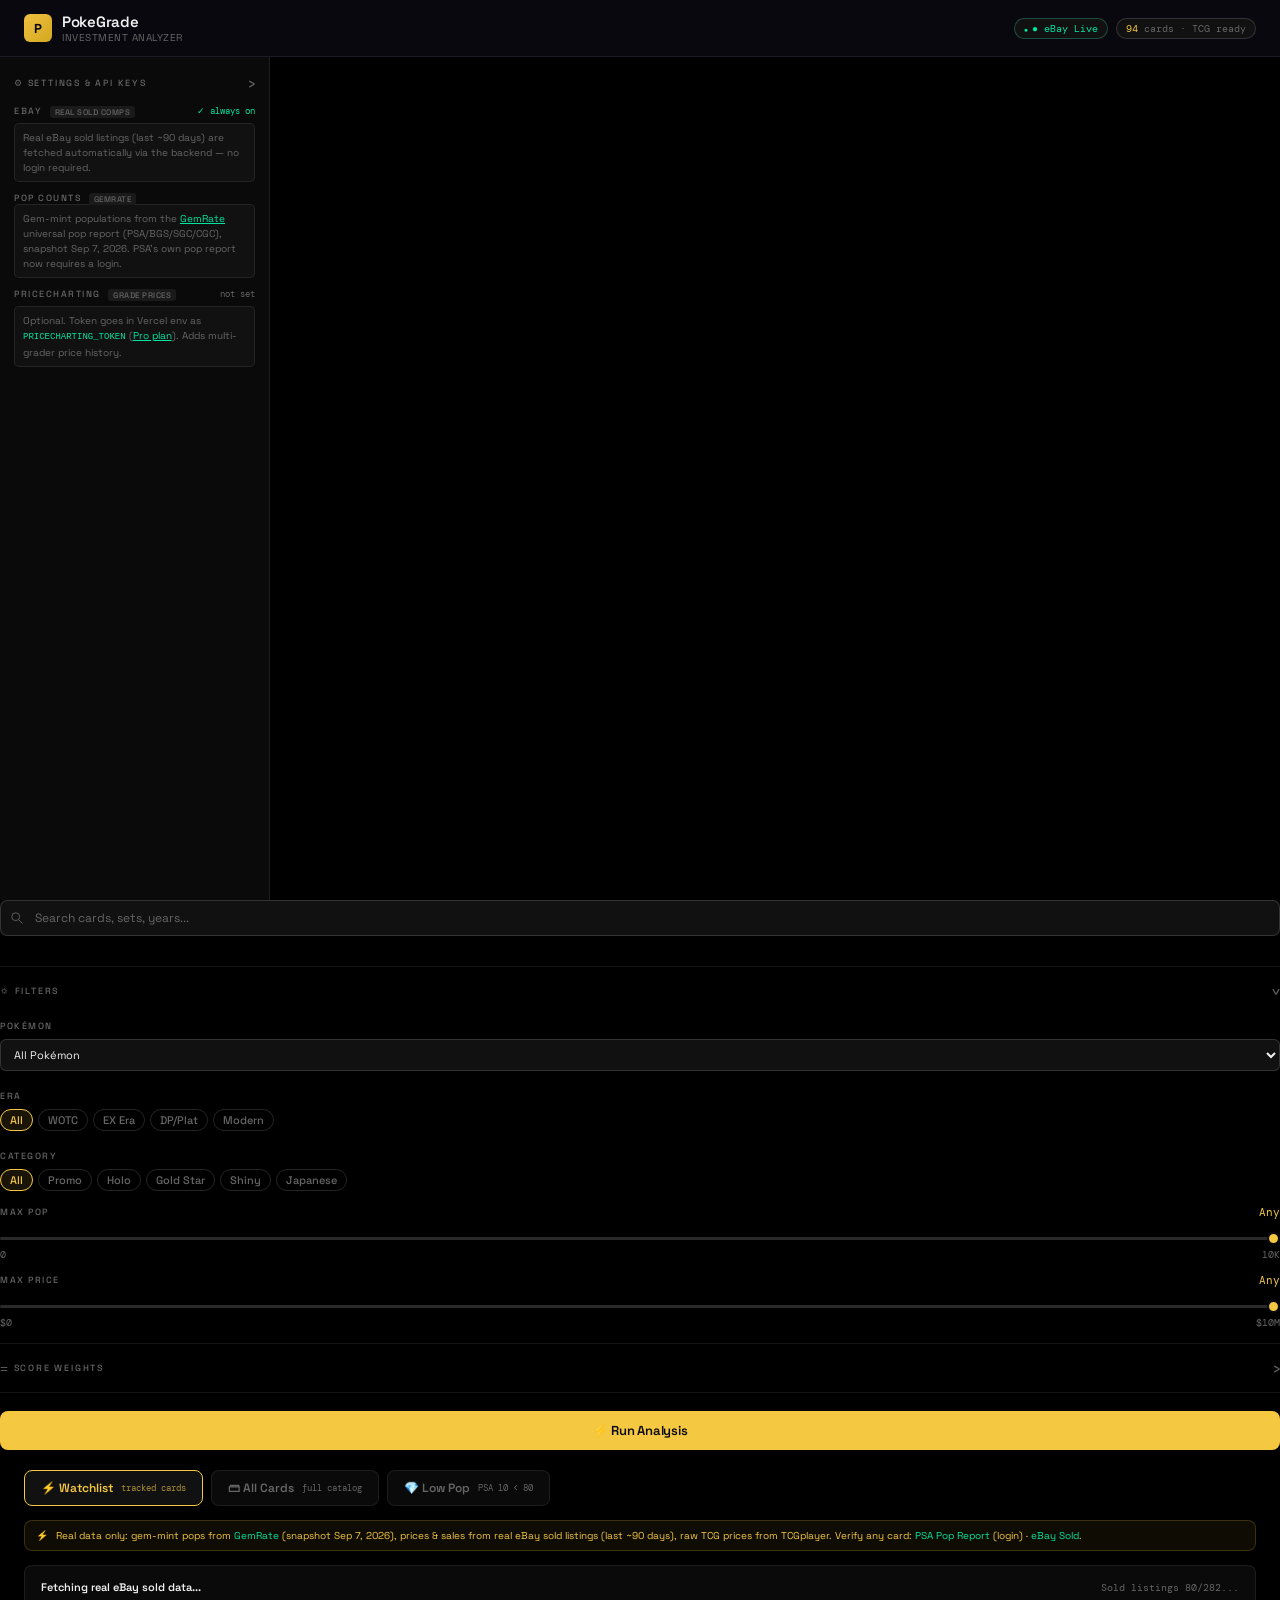
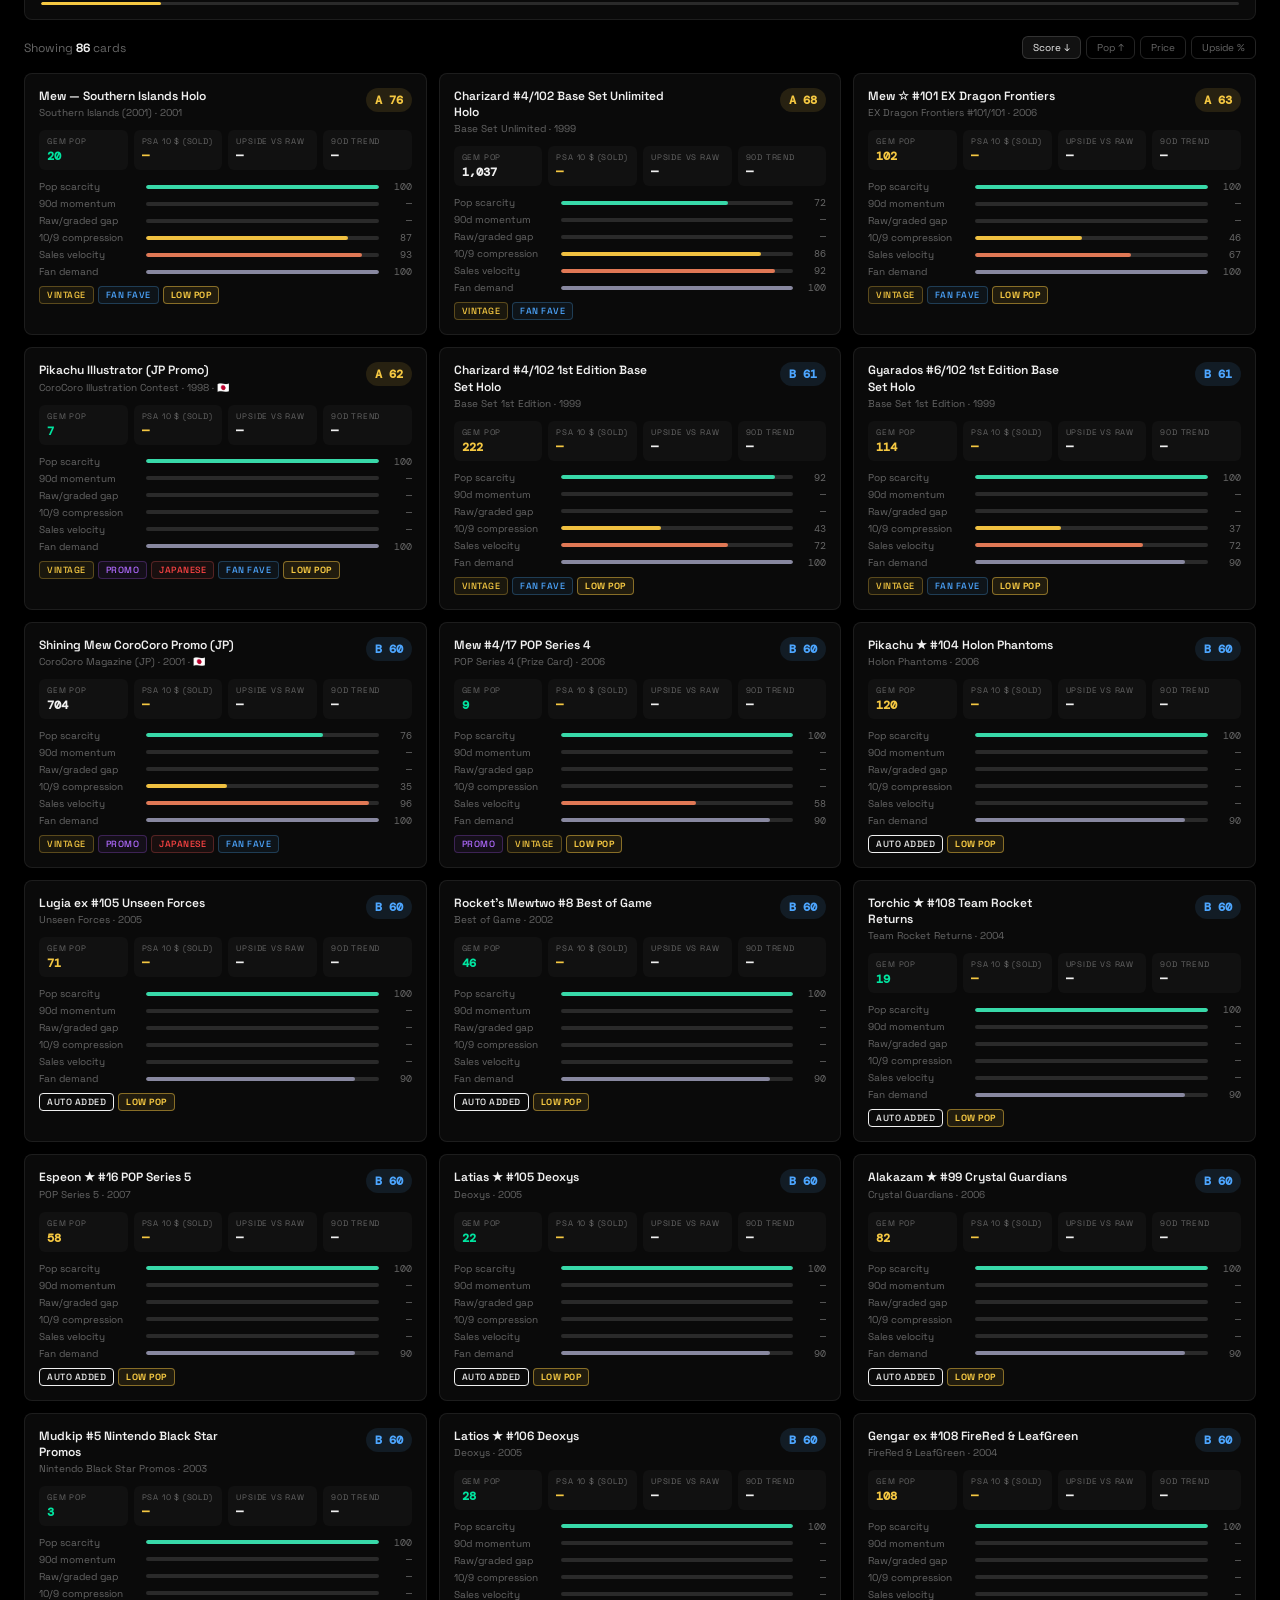
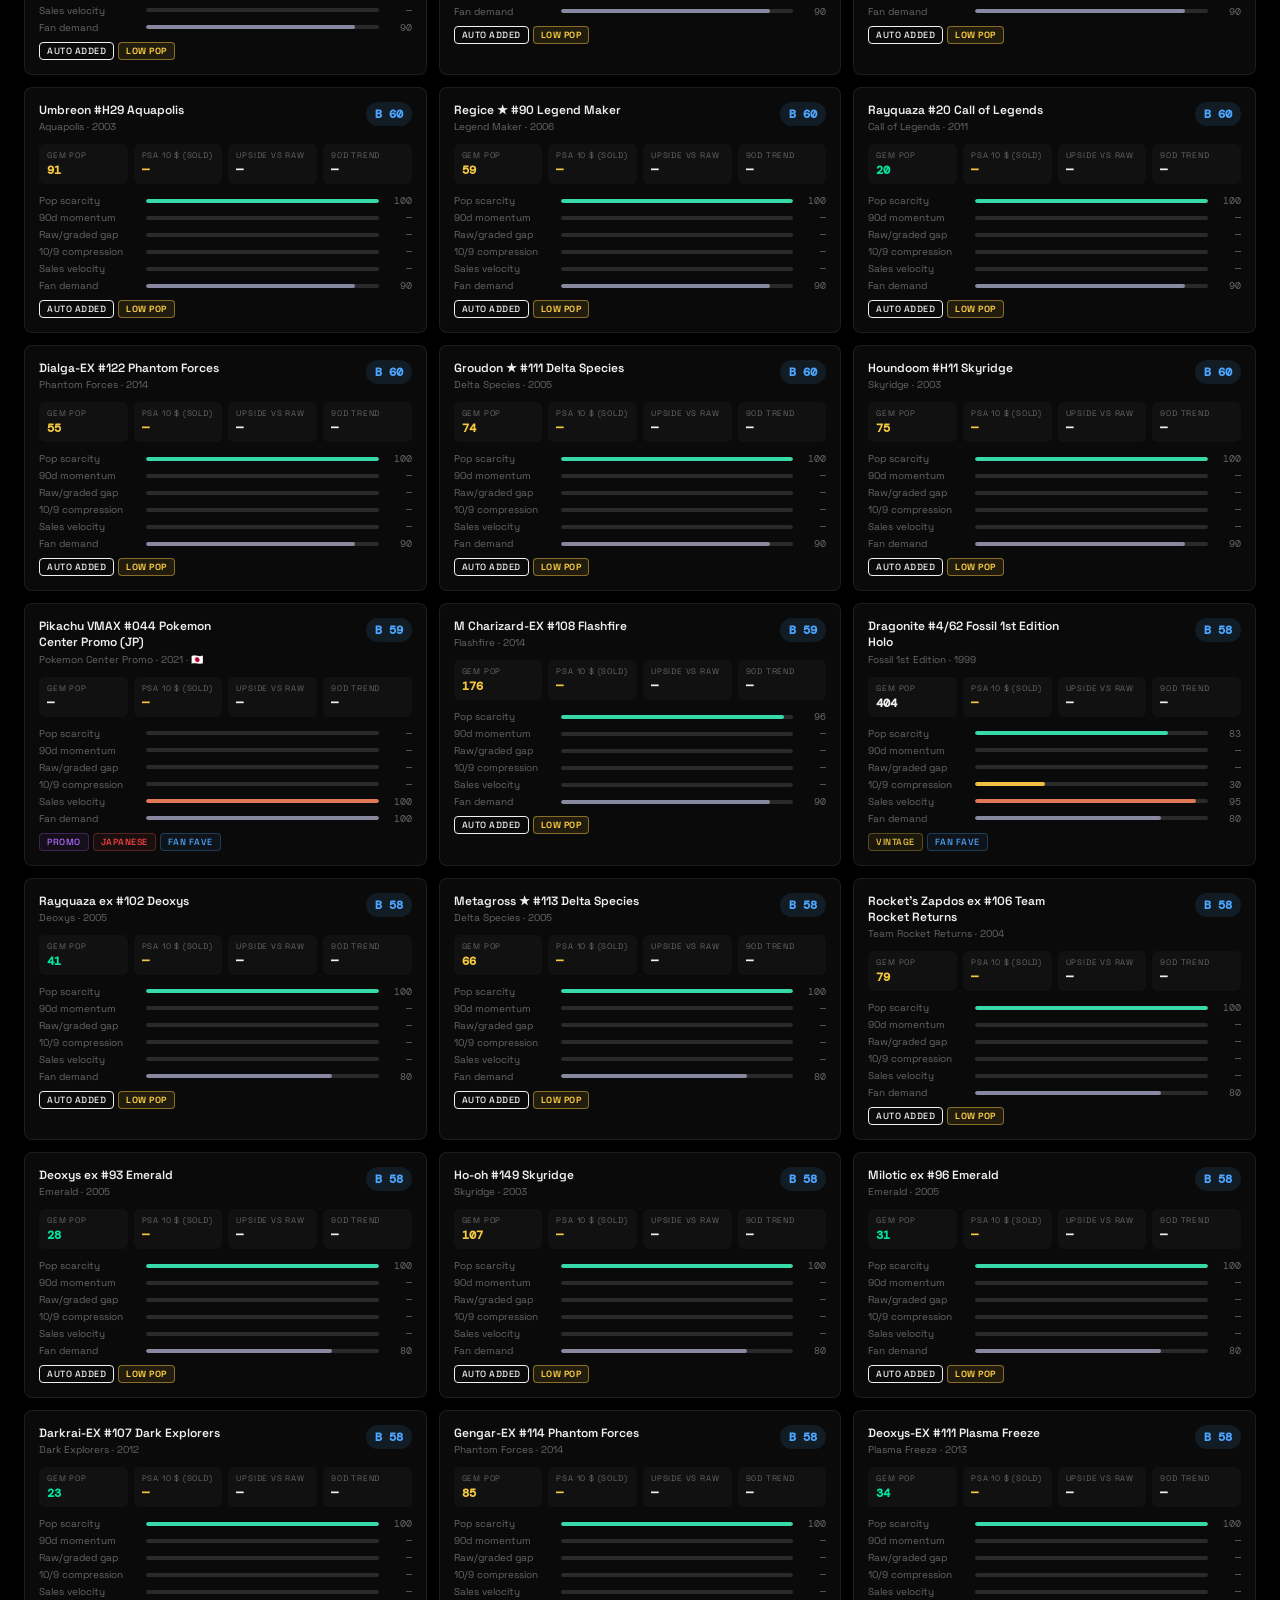
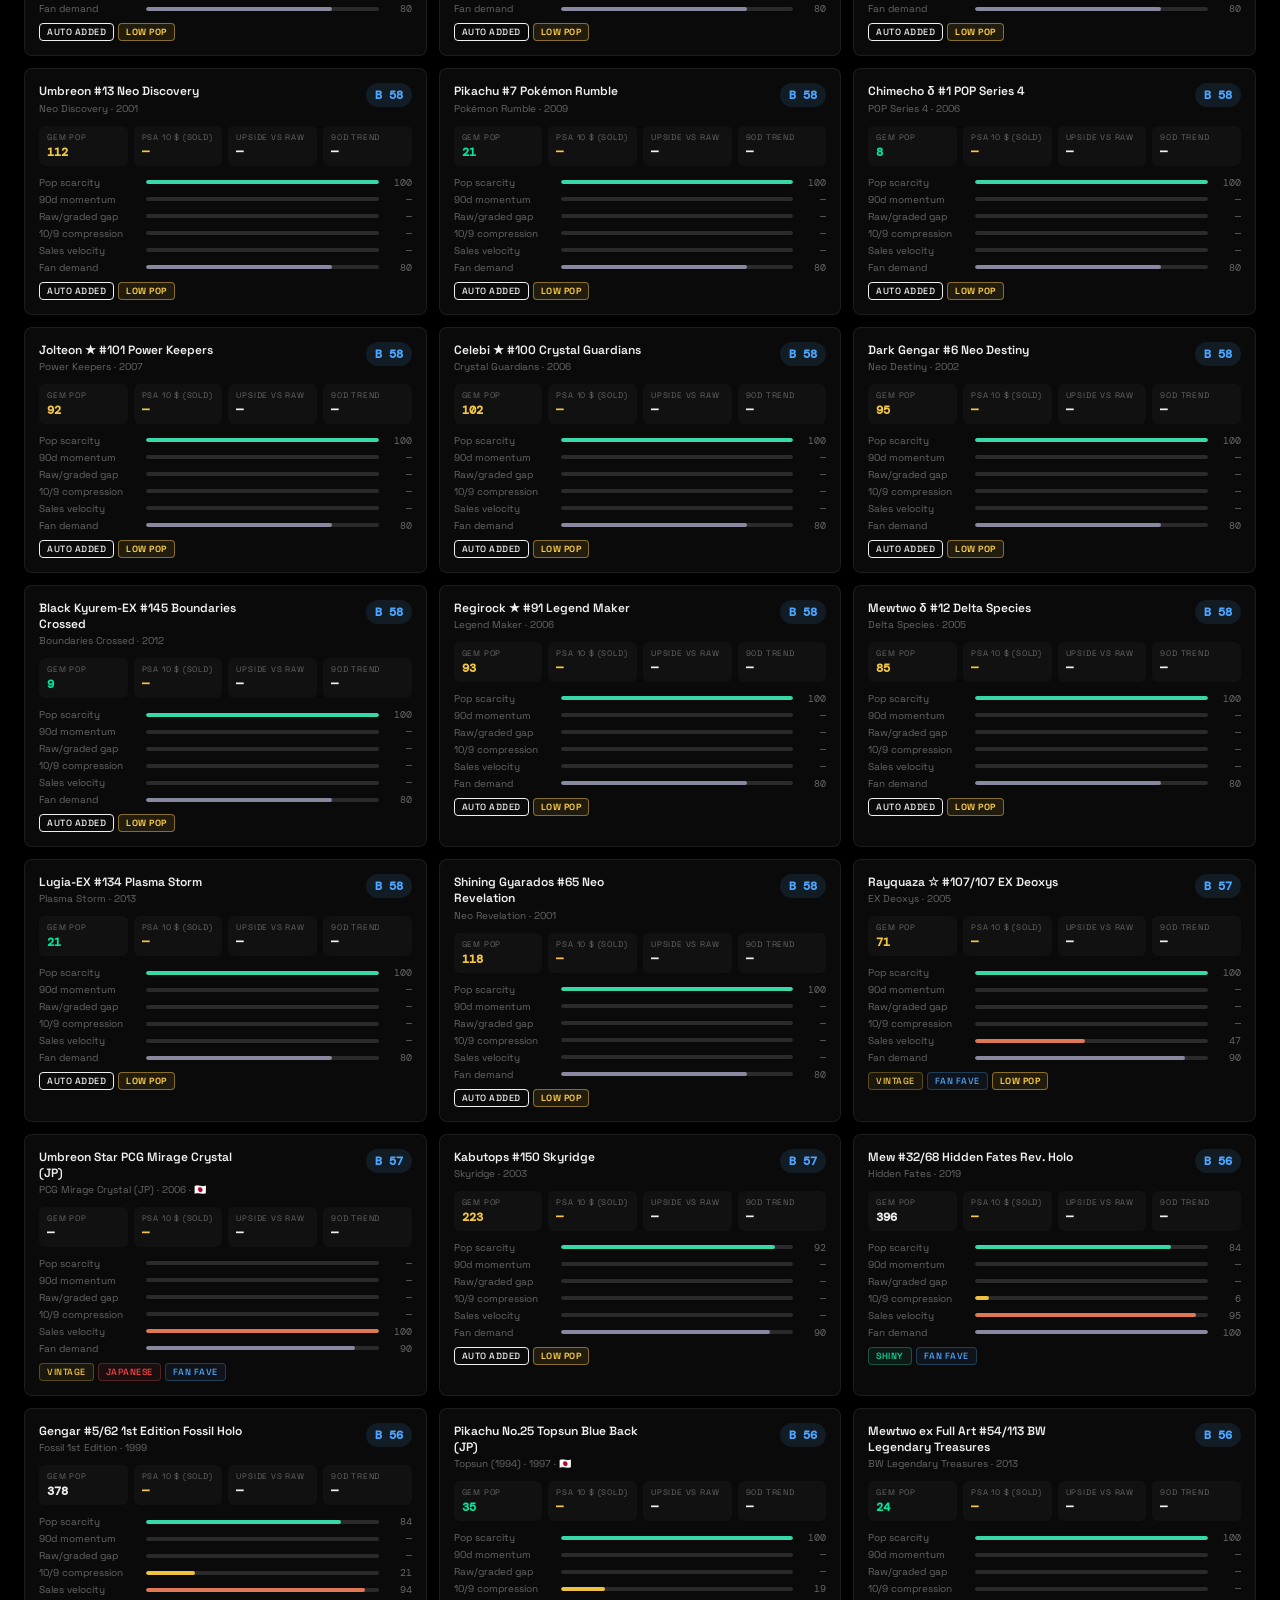
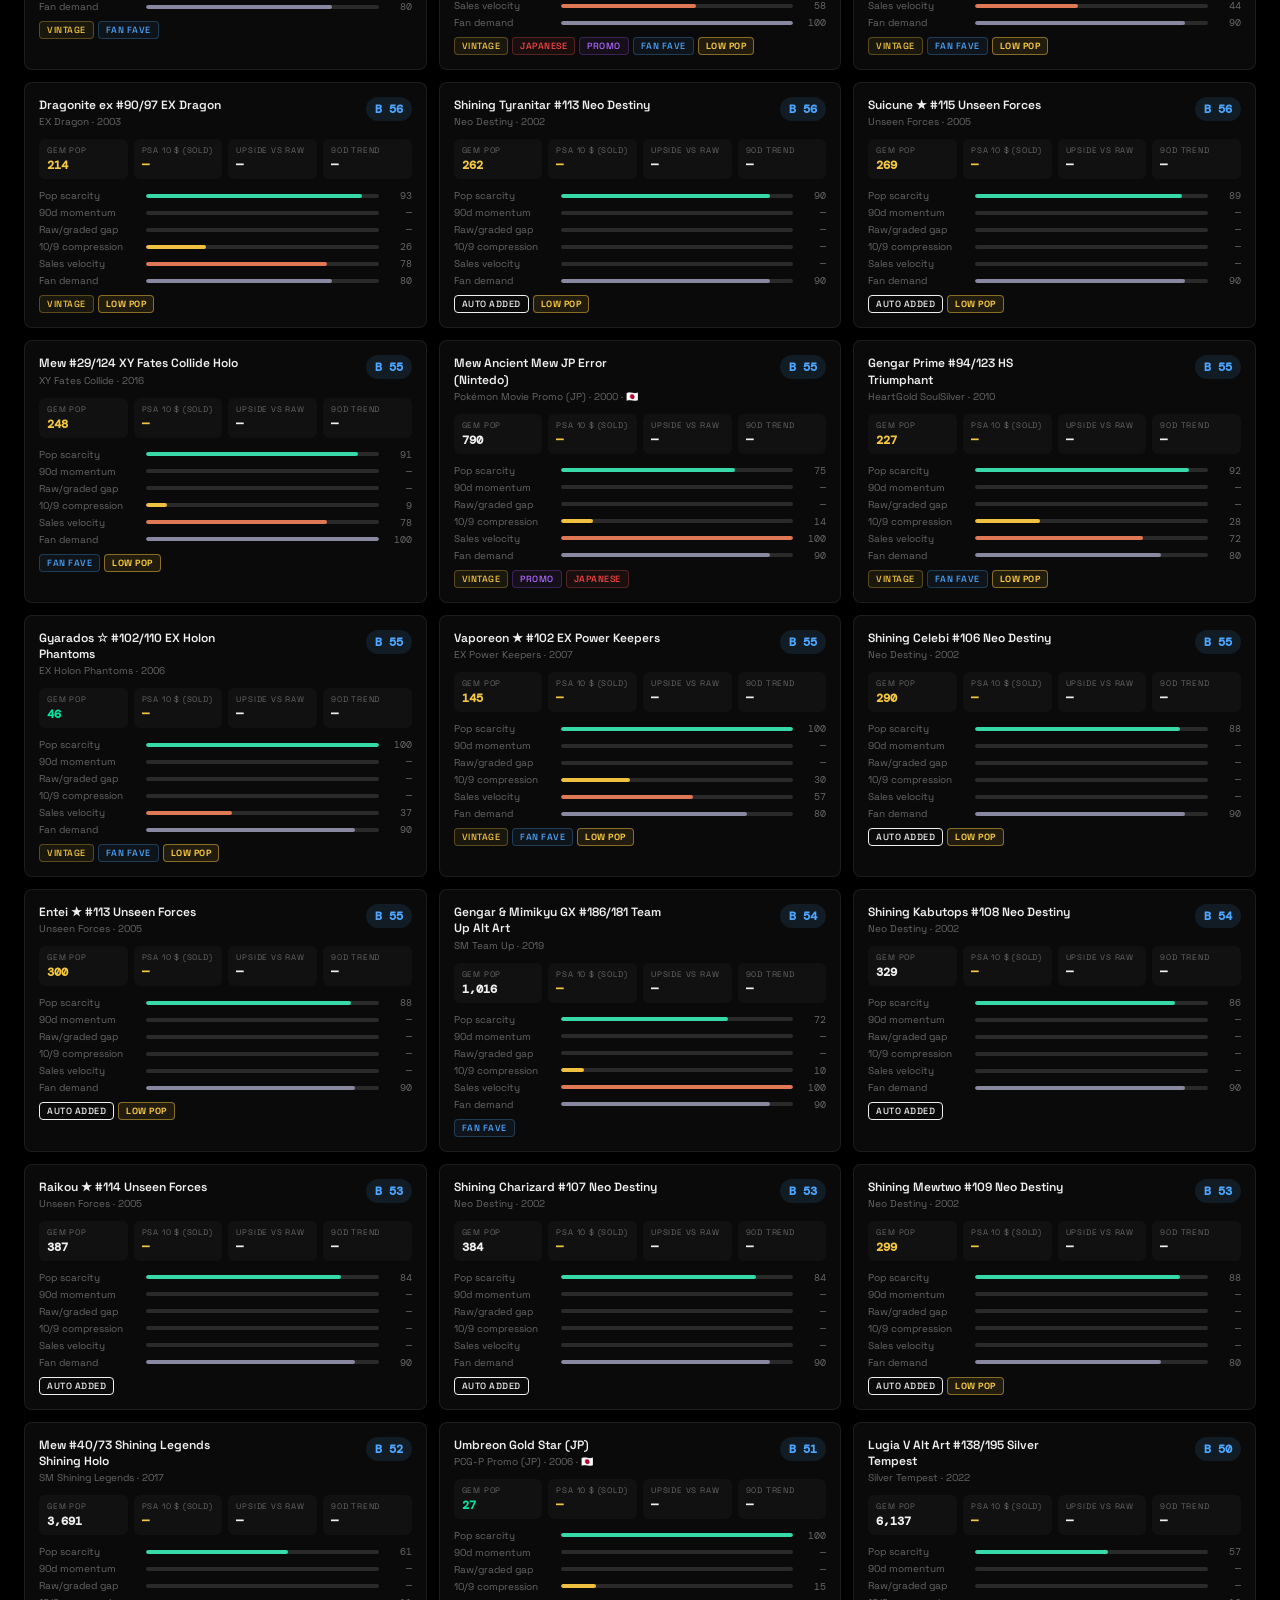
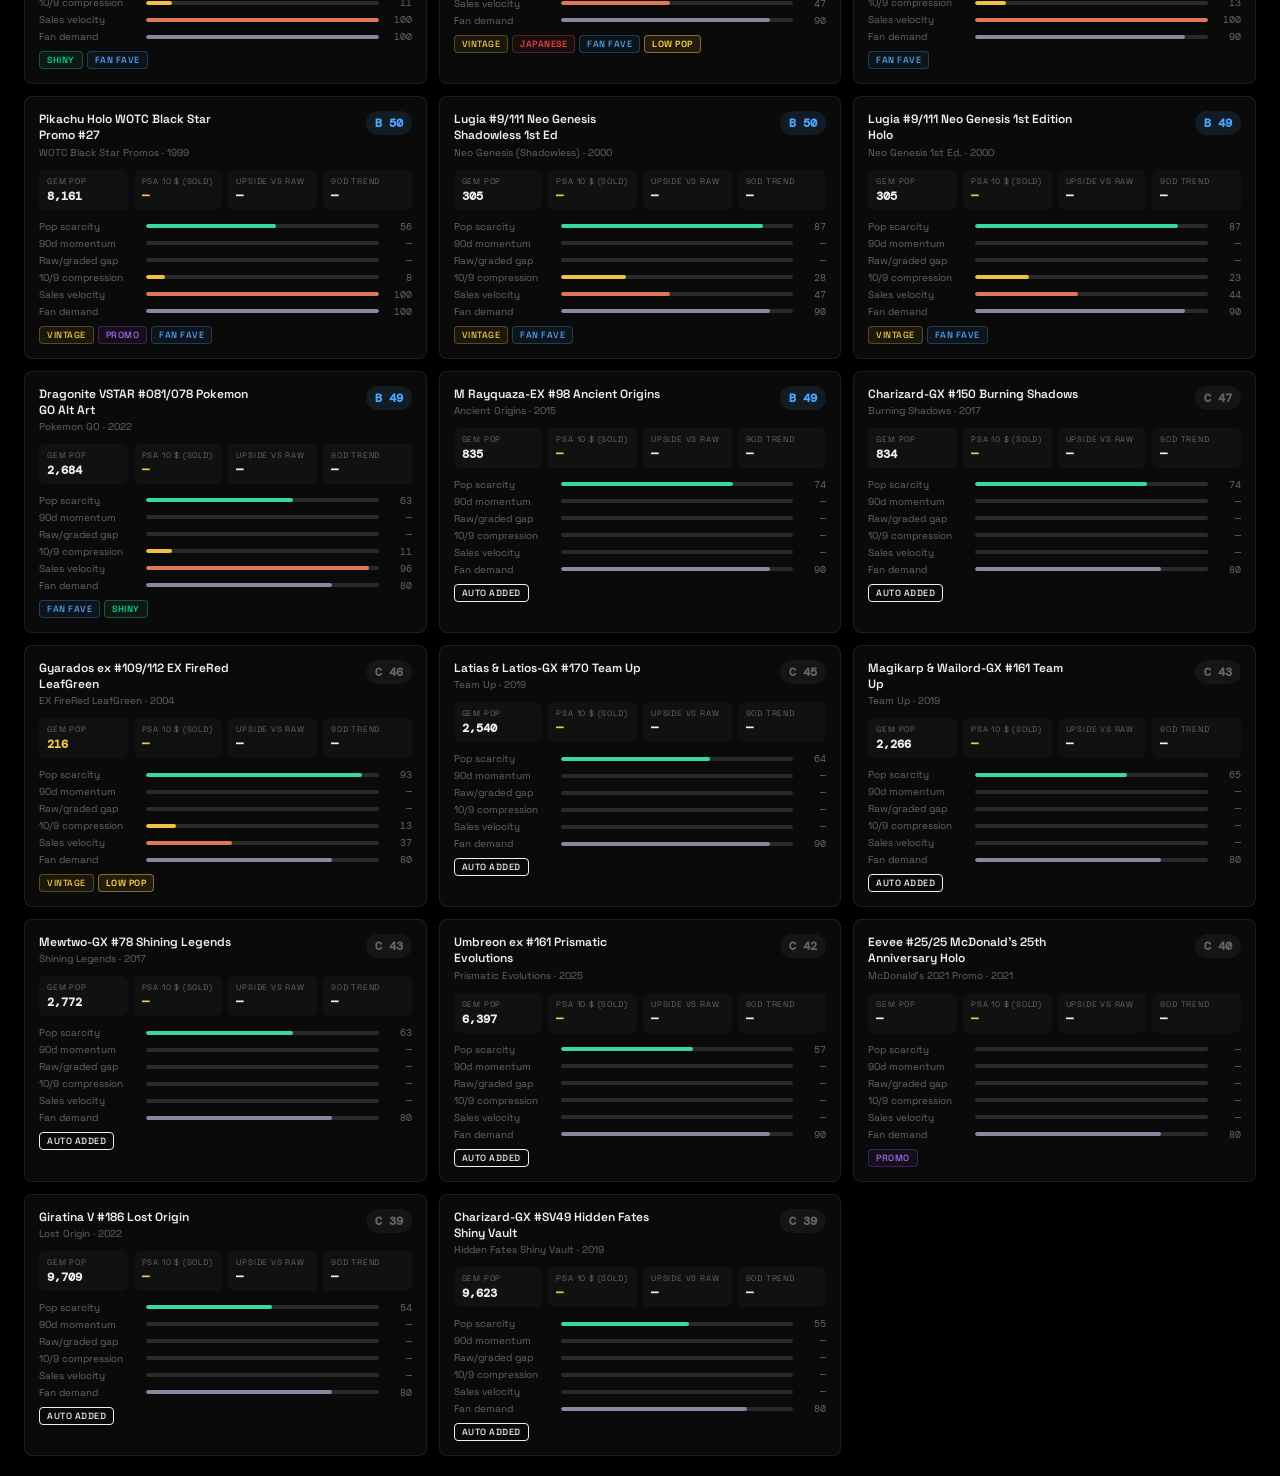
==== commit 1280afe1: "Low Pop screen: every PSA 10 pop < 80, grouped by set - pops.json: exact PSA pops for 625 investment" ====
--- a/index.html
+++ b/index.html
@@ -547,6 +547,7 @@
     <div class="vtabs">
       <button class="vtab active" id="tabWatchlist" onclick="switchView('watchlist')">&#9889; Watchlist <span class="vtab-sub">tracked cards</span></button>
       <button class="vtab" id="tabAll" onclick="switchView('all')">&#128451; All Cards <span class="vtab-sub" id="allCountSub">full catalog</span></button>
+      <button class="vtab" id="tabLowPop" onclick="switchView('lowpop')">&#128142; Low Pop <span class="vtab-sub">PSA 10 &lt; 80</span></button>
     </div>
 
     <div id="viewWatchlist">
@@ -589,6 +590,11 @@
           <div class="ac-grid" id="acGrid"></div>
         </div>
       </div>
+    </div>
+
+    <div id="viewLowPop" style="display:none">
+      <div class="ac-meta" id="lpMeta" style="margin-bottom:12px;">Loading low-pop screen...</div>
+      <div id="lpBody"></div>
     </div>
 
     <div class="ac-modal" id="acModal" onclick="if(event.target===this)acClose()">
@@ -4389,14 +4395,18 @@
 function switchView(v) {
   document.getElementById('viewWatchlist').style.display = v === 'watchlist' ? '' : 'none';
   document.getElementById('viewAll').style.display = v === 'all' ? '' : 'none';
+  document.getElementById('viewLowPop').style.display = v === 'lowpop' ? '' : 'none';
   document.getElementById('tabWatchlist').classList.toggle('active', v === 'watchlist');
   document.getElementById('tabAll').classList.toggle('active', v === 'all');
+  document.getElementById('tabLowPop').classList.toggle('active', v === 'lowpop');
   if (v === 'all' && !acSets) acLoadMeta();
+  if (v === 'lowpop' && !lpRows) lpLoad();
 }
 
 async function acLoadMeta() {
   try {
     acSets = await fetch('catalog/sets.json').then(r => r.json());
+    if (!window.acPops) { try { window.acPops = (await fetch('pops.json').then(r => r.json())).cards; } catch(e) { window.acPops = {}; } }
     const total = acSets.reduce((a, s) => a + s.t, 0);
     document.getElementById('acMeta').textContent = total.toLocaleString() + ' cards · ' + acSets.length + ' sets · prices: TCGplayer market (snapshot)';
     document.getElementById('allCountSub').textContent = total.toLocaleString() + ' cards';
@@ -4466,6 +4476,7 @@
       <img loading="lazy" src="${c.img}" alt="${c.n.replace(/"/g,'&quot;')}">
       <div class="ac-name">${c.n}</div>
       <div class="ac-sub">#${c.num} · ${c.r || '—'}</div>
+      ${window.acPops && acPops[c.id] ? `<div class="ac-sub" style="color:var(--gold);">P10 pop: ${acPops[c.id].p}</div>` : ''}
       <div class="ac-price">${bp ? '$' + bp.v.market.toLocaleString() : 'no price'}</div>
     </div>`;
   }).join('');
@@ -4537,6 +4548,7 @@
       <div>
         <h3>${c.n}</h3>
         <div class="ac-dset">${setMeta.n} · #${c.num} · ${c.r || '—'}</div>
+        ${window.acPops && acPops[c.id] ? `<div style="font-size:11px;color:var(--gold);margin:-8px 0 12px;">PSA 10 pop: <strong>${acPops[c.id].p}</strong> · ${acPops[c.id].t.toLocaleString()} total graded${acPops[c.id].u ? ` · <a href="${acPops[c.id].u}" target="_blank" style="color:var(--gold);">source</a>` : ''}</div>` : ''}
         ${priceRows ? `<table class="ac-ptable"><tr><th>Finish</th><th>Low</th><th>Market</th><th>High</th></tr>${priceRows}</table>` : '<div style="color:var(--muted);font-size:11px;margin-bottom:14px;">No TCGplayer price data for this card.</div>'}
         <div style="margin-bottom:14px;">
           <button class="run-btn" style="padding:8px 14px;font-size:11px;" onclick="acLiveSold()" id="acLiveBtn">&#9889; Load live eBay sold data</button>
@@ -4587,6 +4599,39 @@
   btn.disabled = false;
 }
 
+
+// ─── Low Pop screen: PSA 10 pop < 80, grouped by set ───
+let lpRows = null;
+async function lpLoad() {
+  try {
+    const data = await fetch('lowpop.json').then(r => r.json());
+    lpRows = data.rows;
+    const bySet = {};
+    lpRows.forEach(r => { (bySet[r.setId] = bySet[r.setId] || []).push(r); });
+    const setOrder = {};
+    data.sets.forEach((s, i) => setOrder[s.id] = i);
+    const setIds = Object.keys(bySet).sort((a, b) => (setOrder[a] ?? 999) - (setOrder[b] ?? 999));
+    document.getElementById('lpMeta').textContent = lpRows.length + ' cards with PSA 10 population under 80 · real PSA pops (GemRate, Sep 7 2026) · holo-and-above rarities · prices: TCGplayer market';
+    document.getElementById('lpBody').innerHTML = setIds.map(sid => {
+      const cards = bySet[sid].sort((a, b) => a.pop - b.pop);
+      const meta = data.sets.find(s => s.id === sid) || { n: sid, s: '' };
+      return `<div style="margin-bottom:18px;">
+        <div style="font-size:12px;font-weight:700;color:var(--gold);margin-bottom:8px;">${meta.n} <span style="color:var(--muted);font-weight:400;font-size:10px;">${meta.s} · ${cards.length} low-pop card${cards.length > 1 ? 's' : ''}</span></div>
+        <div class="ac-grid">${cards.map(c => `
+          <div class="ac-card" ${c.cid ? `onclick="acGoToCard('${c.setId}','${c.cid}')"` : ''}>
+            ${c.img ? `<img loading="lazy" src="${c.img}" alt="">` : '<div style="aspect-ratio:63/88;background:var(--dim);border-radius:5px;display:flex;align-items:center;justify-content:center;font-size:22px;">&#127775;</div>'}
+            <div class="ac-name">${c.n}</div>
+            <div class="ac-sub">#${c.num} · ${c.r || '—'}</div>
+            <div class="ac-sub" style="color:var(--gold);font-weight:700;">PSA 10 pop: ${c.pop}${c.total ? ' / ' + c.total.toLocaleString() + ' graded' : ''}</div>
+            <div class="ac-price">${c.price != null ? '$' + c.price.toLocaleString() : ''}</div>
+          </div>`).join('')}</div>
+      </div>`;
+    }).join('');
+  } catch(e) {
+    document.getElementById('lpMeta').textContent = 'Low-pop data failed to load: ' + e.message;
+  }
+}
+
 function acClose() { document.getElementById('acModal').classList.remove('open'); }
 
 </script>
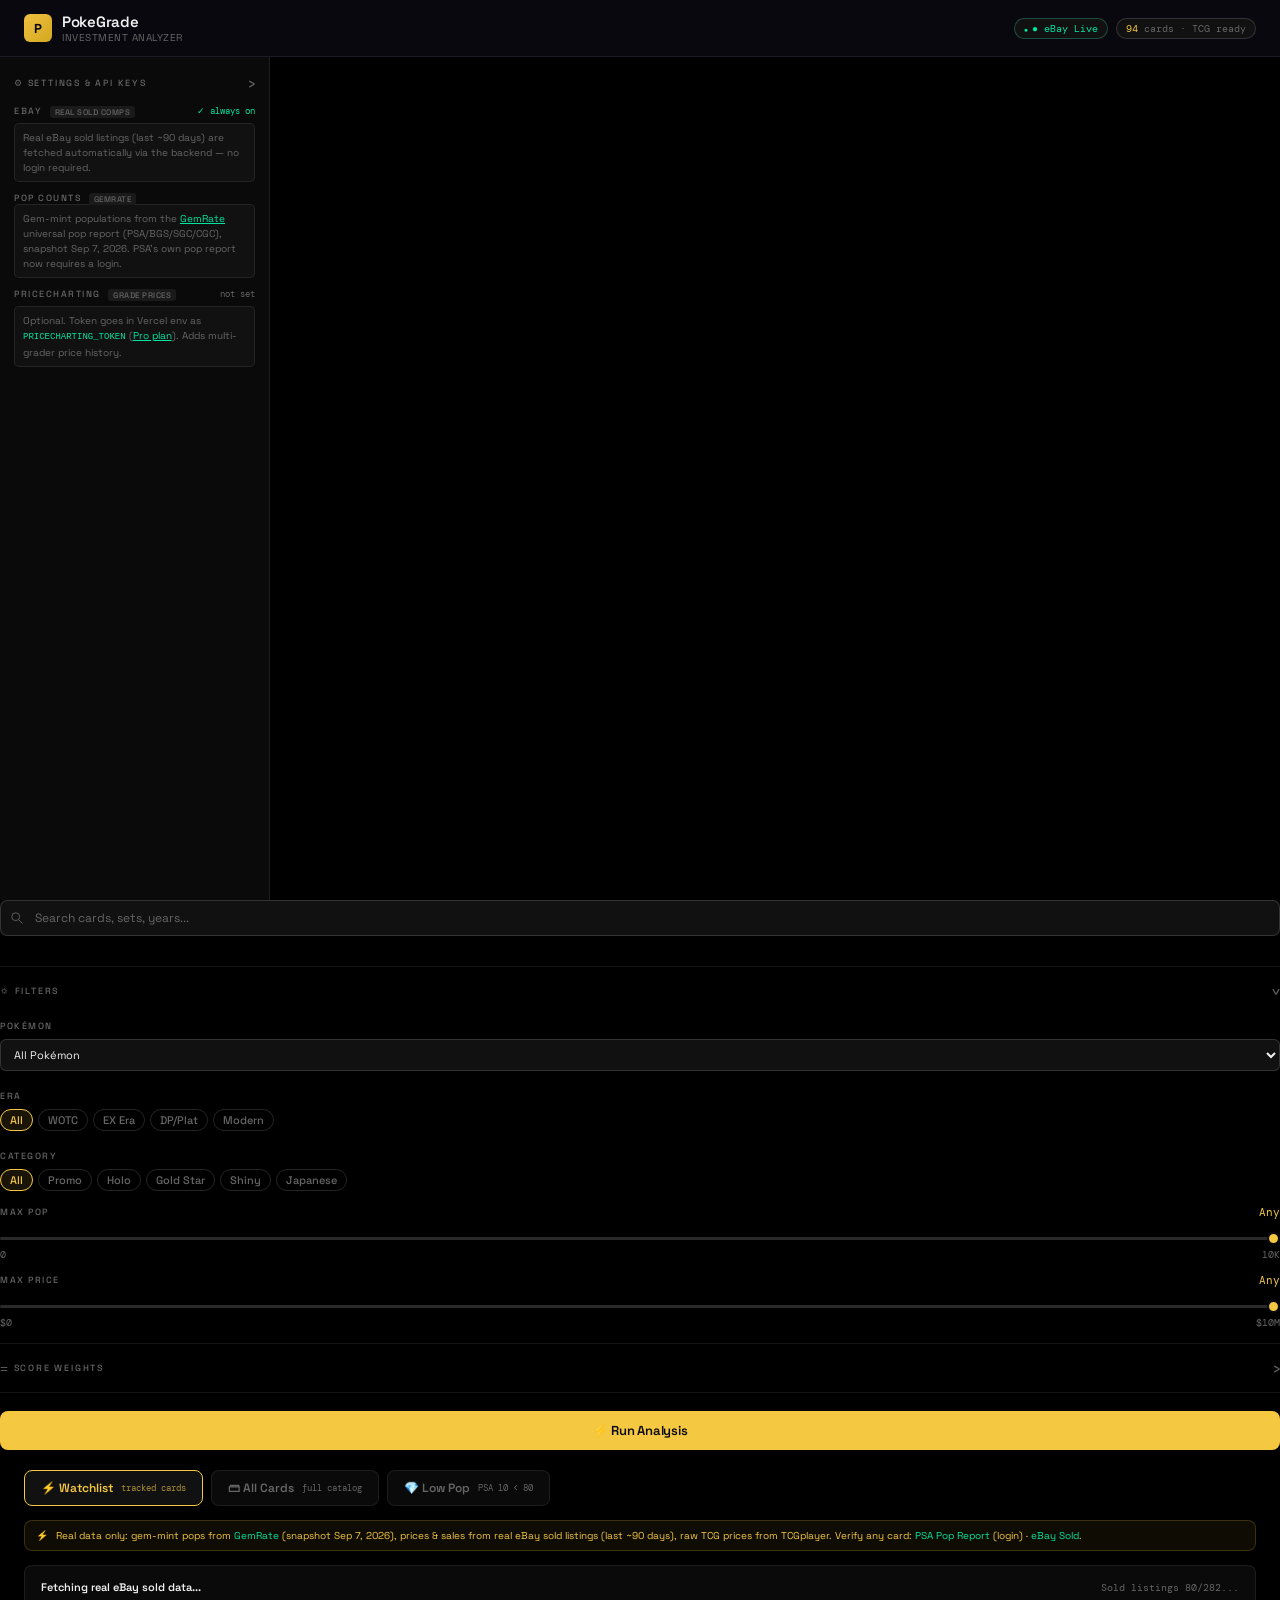
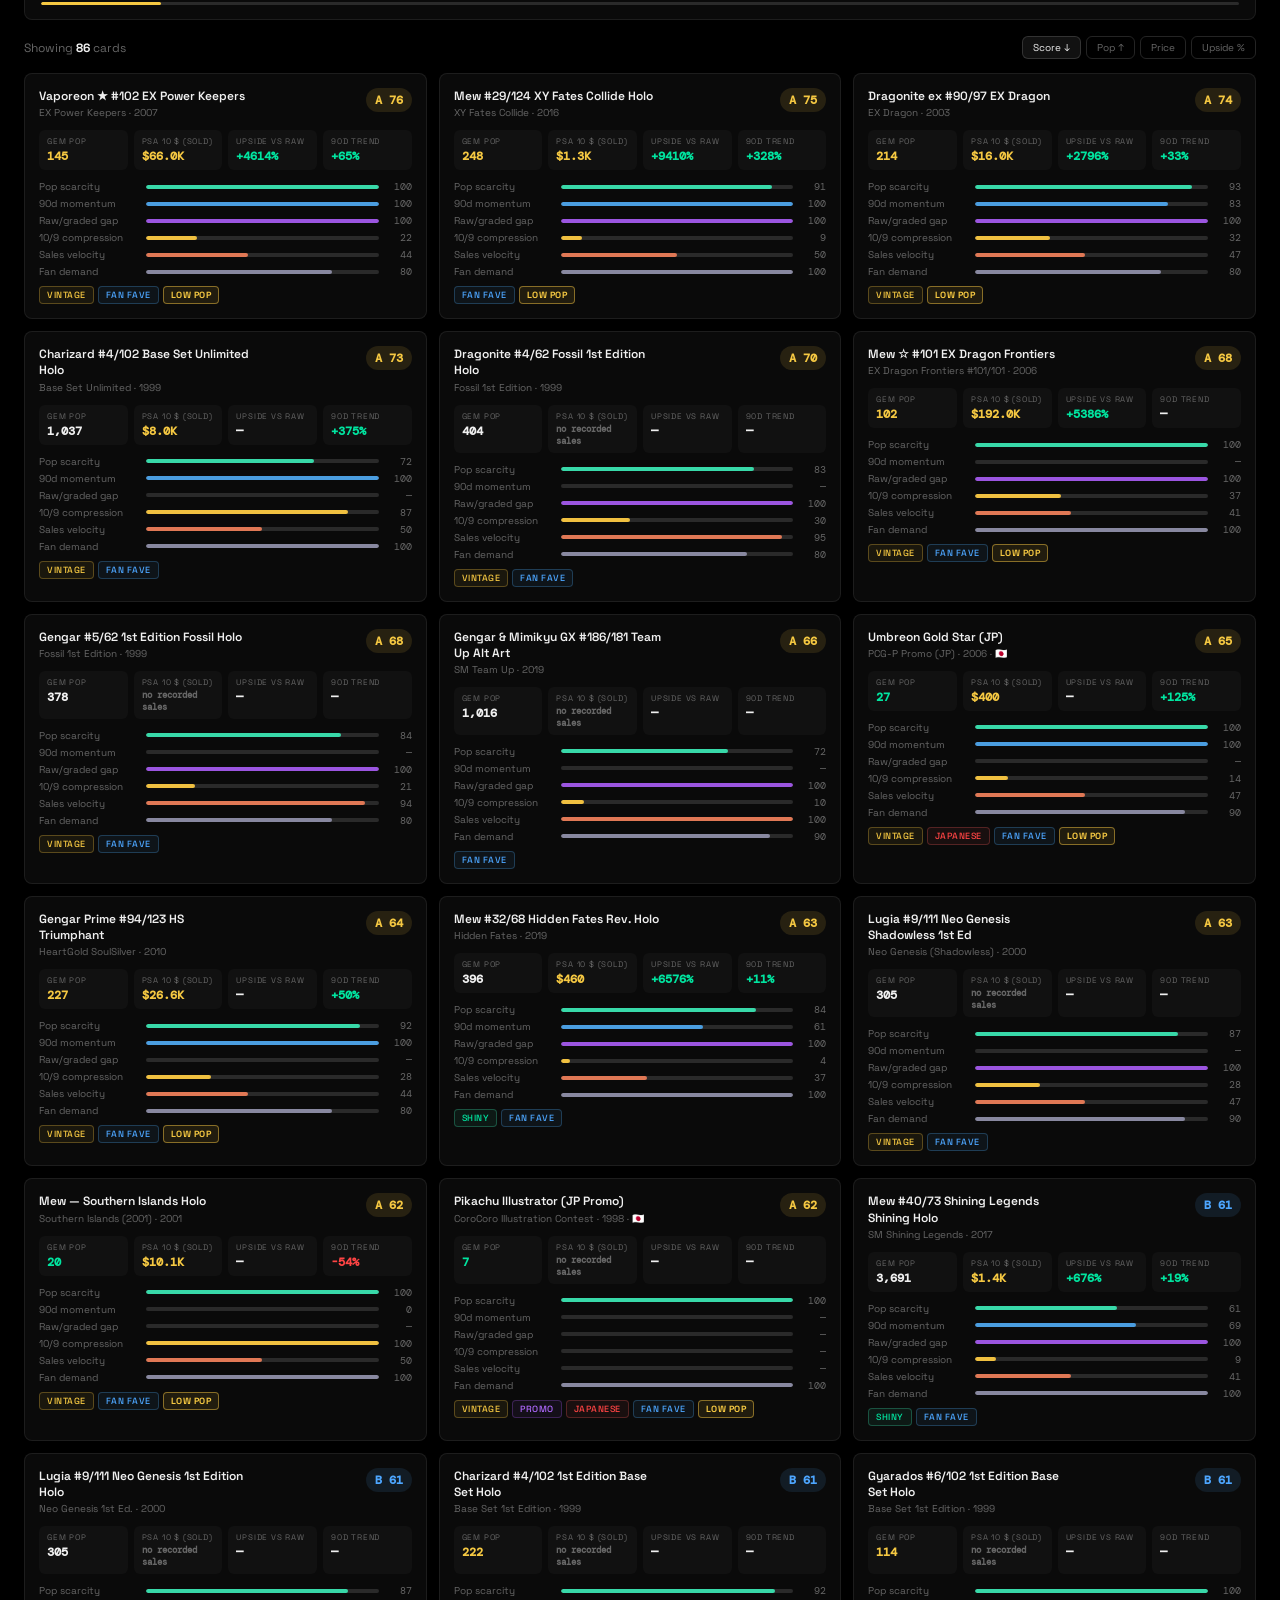
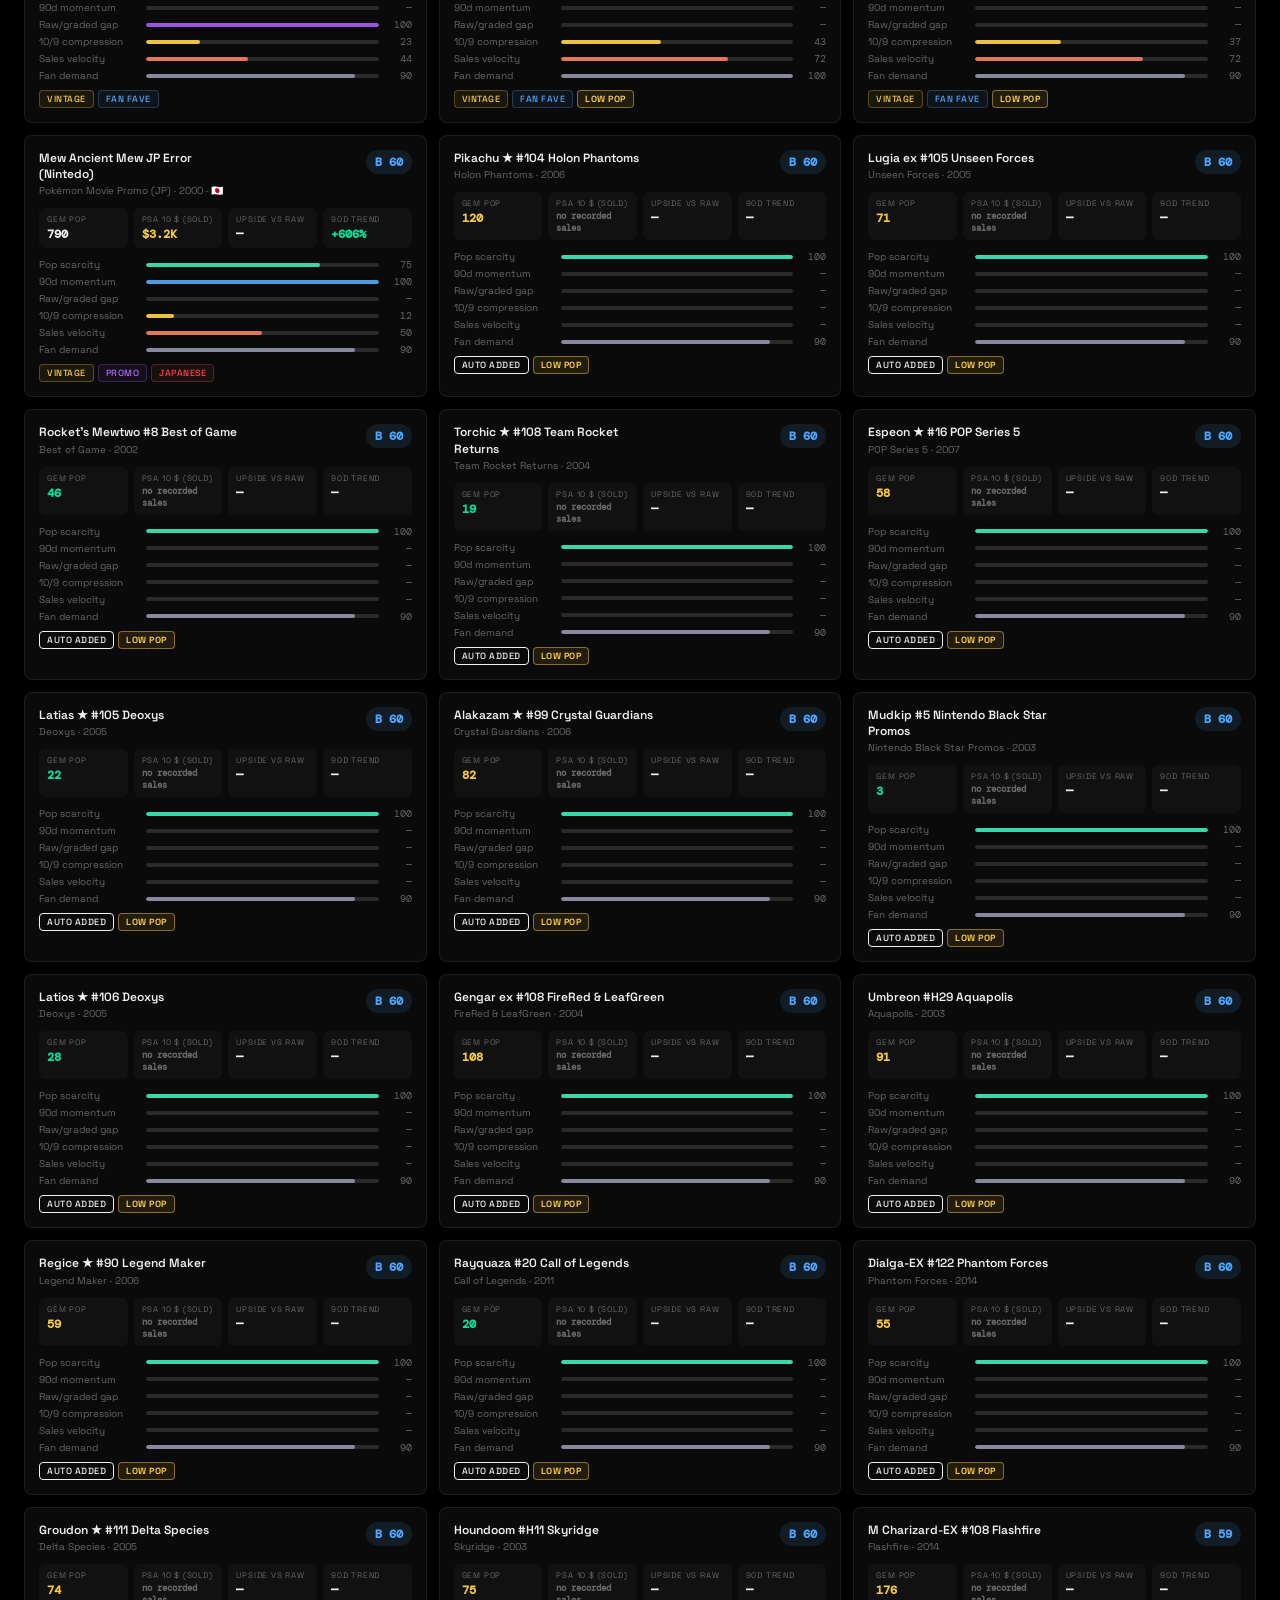
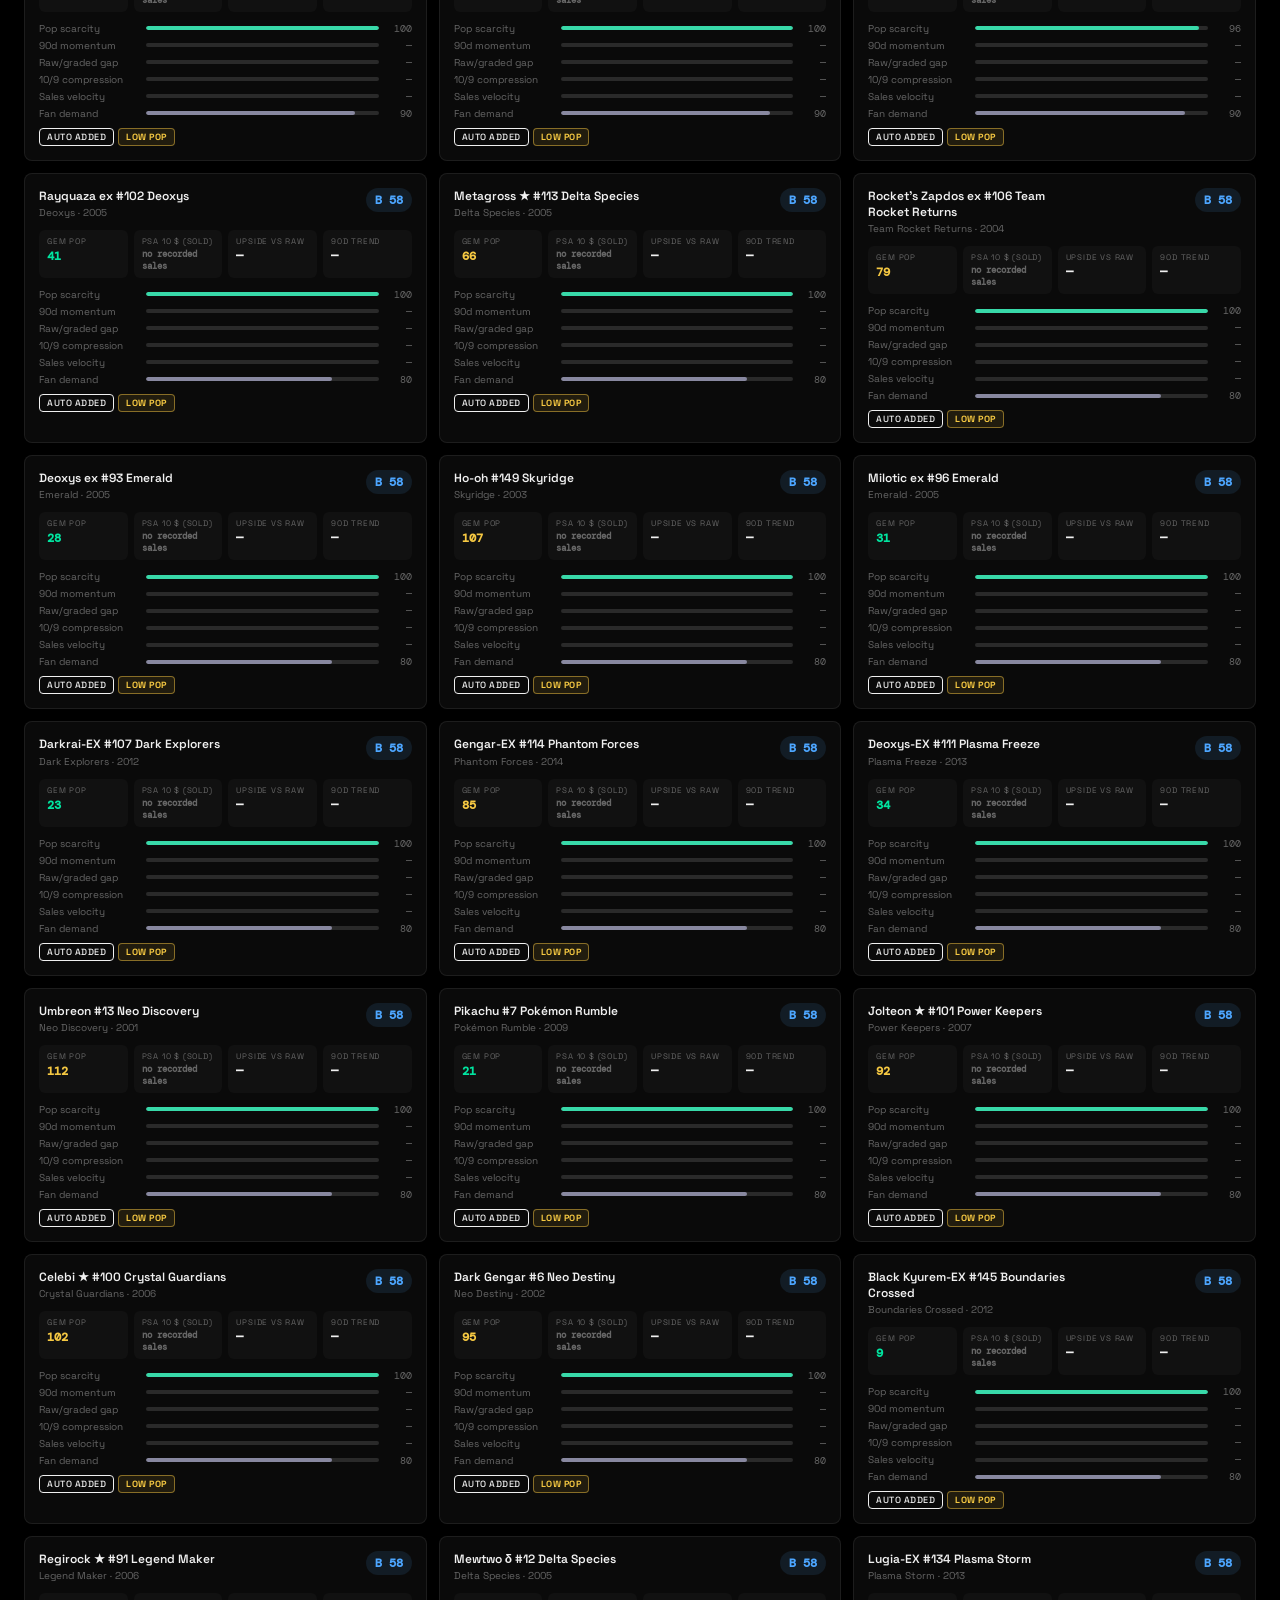
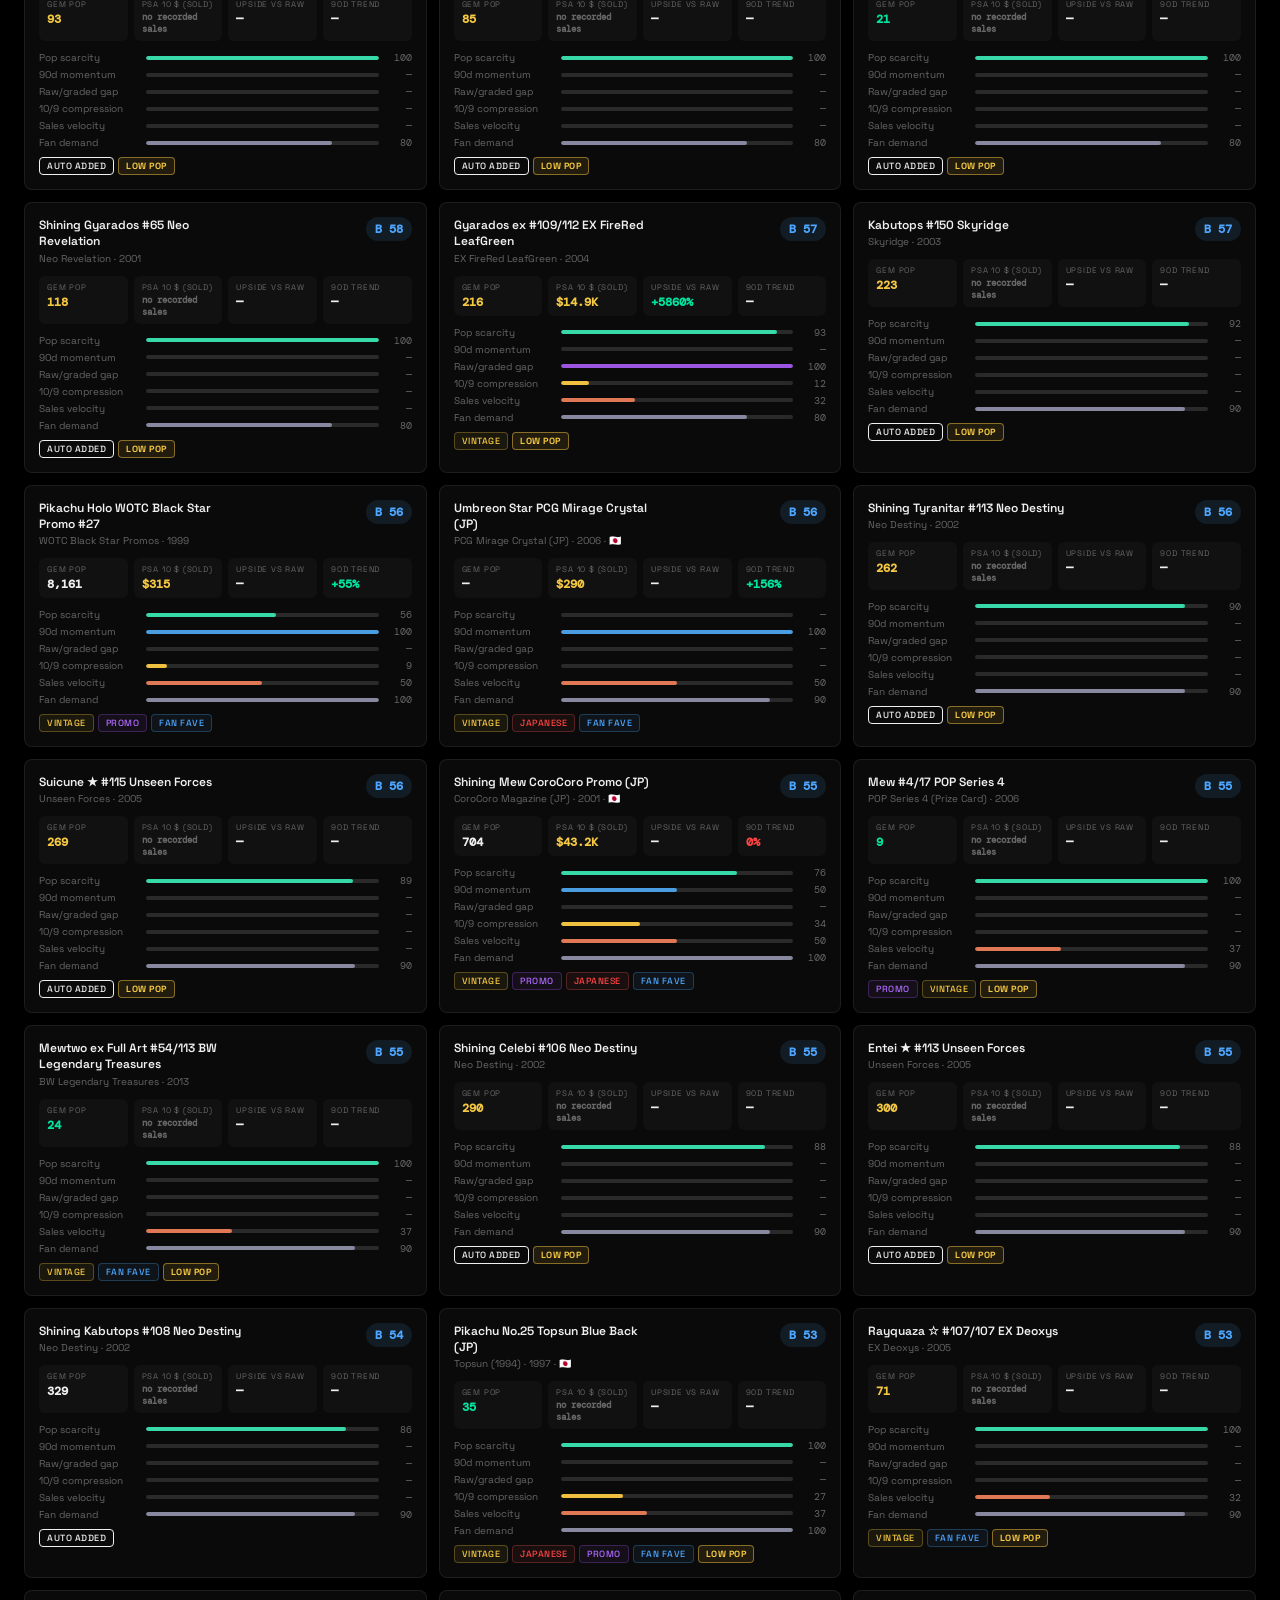
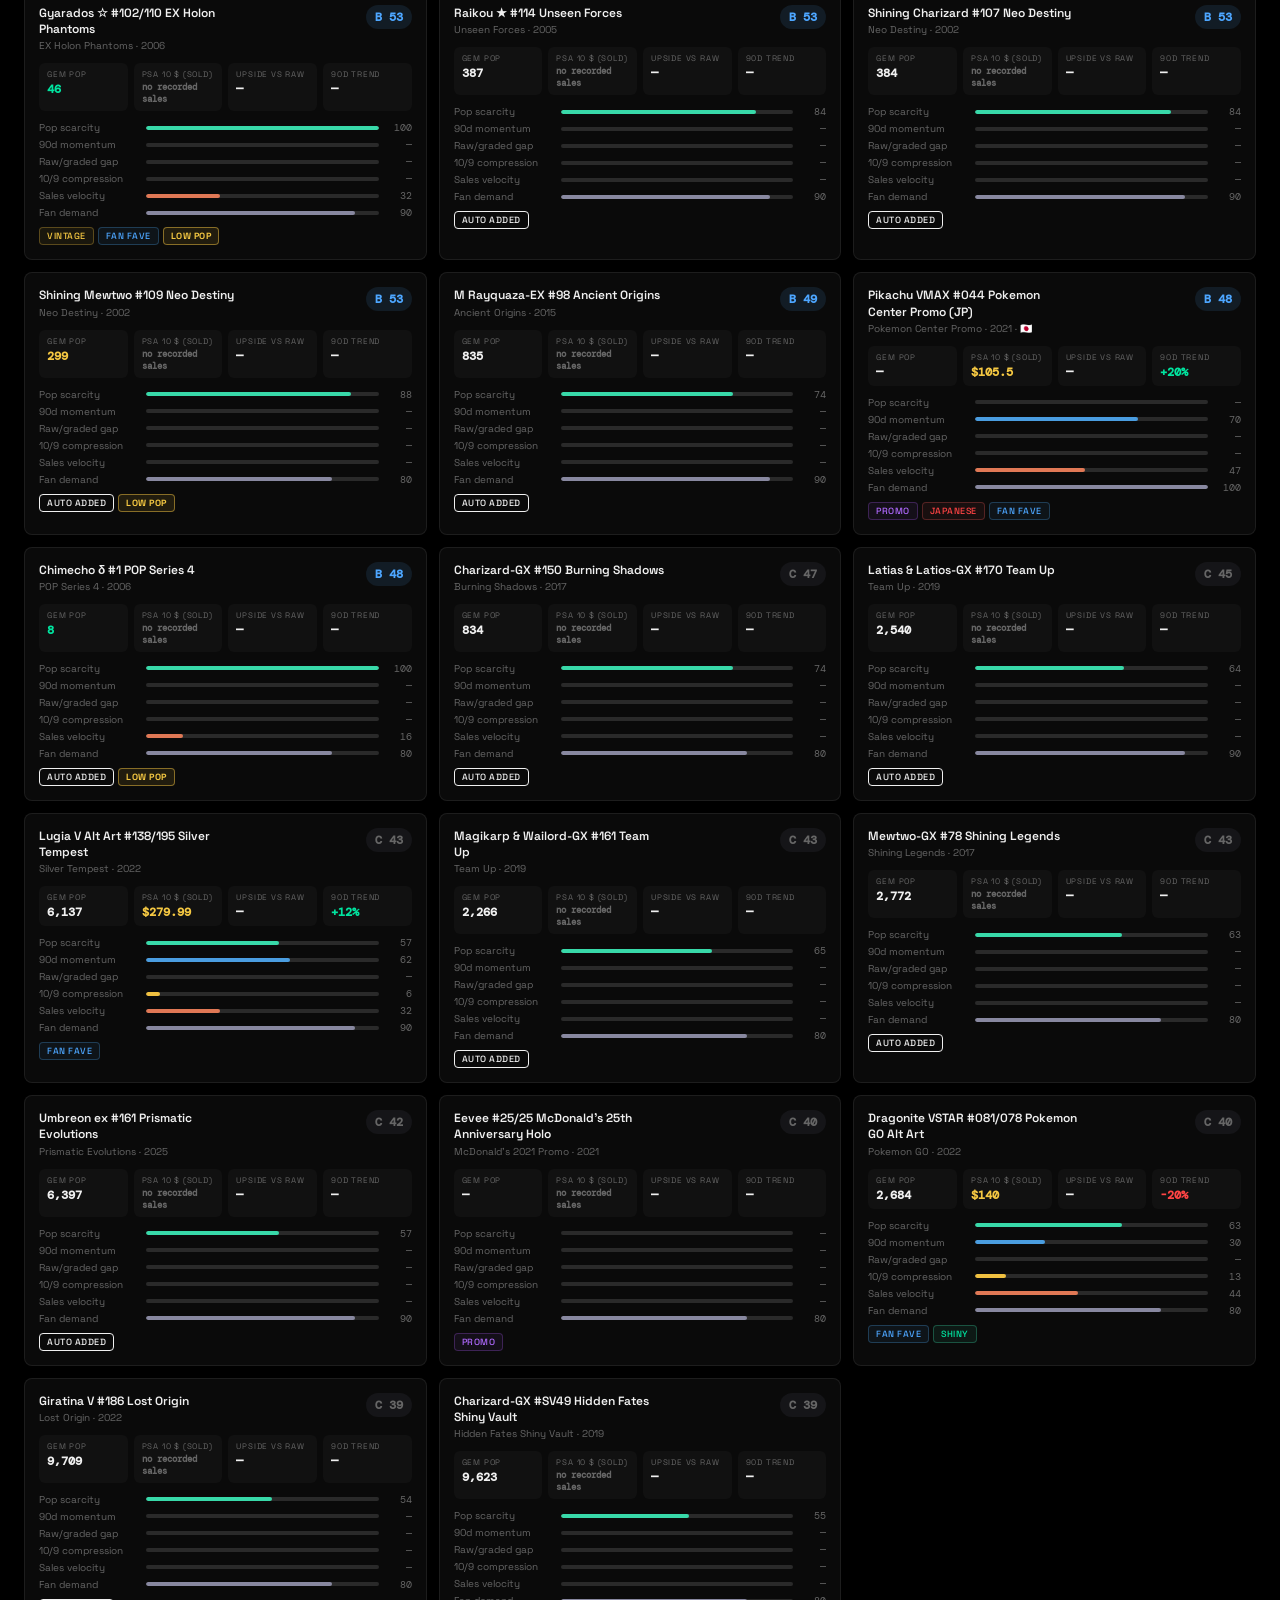
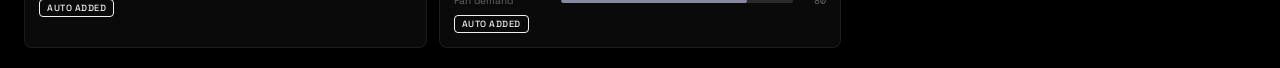
==== commit cadda9ab: "Watchlist static price preload (watchlist-stats.json: Card Ladder multi-house 90d medians + last-sal" ====
--- a/index.html
+++ b/index.html
@@ -4061,6 +4061,34 @@
 }
 
 // ─── Run Analysis ─────────────────────────────────────────────────────────────
+
+// ─── Static watchlist price snapshot (Card Ladder multi-house + TCGplayer) ───
+// Loads instantly so tiles never open empty; live eBay fetch upgrades values after.
+let wlStats = null;
+async function preloadWatchlistStats() {
+  if (wlStats) return;
+  try { wlStats = await fetch('watchlist-stats.json').then(r => r.json()); }
+  catch(e) { wlStats = {}; return; }
+  CARDS.forEach(c => {
+    const st = wlStats[c.id];
+    if (!st) return;
+    if (c.psa10Price == null) {
+      if (st.psa10 && st.psa10.med90 != null) { c.psa10Price = st.psa10.med90; c.psa10Basis = 'Card Ladder 90d median'; }
+      else if (st.psa10 && st.psa10.last) { c.psa10Price = st.psa10.last.p; c.psa10Basis = 'last recorded sale · ' + st.psa10.last.d + (st.psa10.last.pf ? ' · ' + st.psa10.last.pf : ''); }
+    }
+    if (c.psa9Price == null) {
+      if (st.psa9 && st.psa9.med90 != null) c.psa9Price = st.psa9.med90;
+      else if (st.psa9 && st.psa9.last) c.psa9Price = st.psa9.last.p;
+    }
+    if (c.marketPrice == null && st.raw && st.raw.tcg != null) c.marketPrice = st.raw.tcg;
+    if (c.soldCount == null) {
+      const n = ((st.psa10 && st.psa10.n90) || 0) + ((st.psa9 && st.psa9.n90) || 0);
+      if (n > 0) c.soldCount = n;
+    }
+    if (c.trend90d == null && st.trend90d != null) c.trend90d = st.trend90d;
+  });
+}
+
 async function runAnalysis() {
   const btn = document.getElementById('runBtn');
   btn.disabled = true; btn.textContent = '⚡ Analyzing...';
@@ -4068,6 +4096,8 @@
   grid.innerHTML = Array(6).fill(`<div class="skeleton-card"><div class="skel" style="height:16px;width:55%"></div><div class="skel" style="height:10px;width:35%;margin-top:3px"></div><div class="skel" style="height:46px;margin-top:12px;border-radius:6px"></div><div class="skel" style="height:28px;margin-top:8px;border-radius:5px"></div></div>`).join('');
 
   let status = '';
+  analysisRun = true;
+  try { await preloadWatchlistStats(); renderCards(); } catch(e) {}
   try {
     const r = await prefetchMarketData();
     if (r.total > 0) status = `eBay sold data: ${r.ok}/${r.total} cards · pop snapshot ${POP_SNAPSHOT_DATE}`;
@@ -4077,7 +4107,6 @@
   }
   ebayDataStatus = status;
   btn.disabled = false; btn.textContent = '⚡ Run Analysis';
-  analysisRun = true;
   renderCards();
 }
 
@@ -4129,7 +4158,7 @@
       </div>
       <div class="metrics">
         <div class="metric"><div class="metric-lbl">Gem Pop</div><div class="metric-val ${card.pop10!=null&&card.pop10<=50?'v-green':card.pop10!=null&&card.pop10<=300?'v-gold':''}">${card.pop10!=null?card.pop10.toLocaleString():'—'}</div></div>
-        <div class="metric"><div class="metric-lbl">PSA 10 $ (sold)</div><div class="metric-val v-gold">${fmt(card.psa10Price)}</div></div>
+        <div class="metric"><div class="metric-lbl">PSA 10 $${card.psa10Basis && card.psa10Basis.startsWith('last') ? ' (last sale)' : ' (sold)'}</div><div class="metric-val v-gold" ${card.psa10Price==null?'style="font-size:9px;color:var(--muted)"':''}>${card.psa10Price!=null?fmt(card.psa10Price):'no recorded sales'}</div></div>
         <div class="metric"><div class="metric-lbl">Upside vs raw</div><div class="metric-val ${s.upside>0?'v-green':s.upside!=null?'v-red':''}">${s.upside!=null?(s.upside>0?'+':'')+s.upside+'%':'—'}</div></div>
         <div class="metric"><div class="metric-lbl">90d trend</div><div class="metric-val ${trend>0?'v-green':trend!=null?'v-red':''}">${trend!=null?(trend>0?'+':'')+trend+'%':'—'}</div></div>
       </div>
@@ -4142,7 +4171,7 @@
           <div class="ditem"><div class="dk">Gem Pop (PSA 10 equiv)</div><div class="dv">${card.pop10!=null?card.pop10.toLocaleString():'no data'}</div></div>
           <div class="ditem"><div class="dk">Total graded</div><div class="dv">${card.popTotal!=null?card.popTotal.toLocaleString():'—'}</div></div>
           <div class="ditem"><div class="dk">Pop source</div><div class="dv">${card.popUrl?`<a href="${card.popUrl}" target="_blank" style="color:var(--mint);font-size:10px;">GemRate · ${POP_SNAPSHOT_DATE} ↗</a>`:`<span style="font-size:10px;color:var(--muted)">unavailable · <a href="https://www.psacard.com/pop" target="_blank" style="color:var(--mint);">PSA pop report ↗</a></span>`}</div></div>
-          <div class="ditem"><div class="dk">Price basis</div><div class="dv" style="font-size:10px;">${card.psa10Price!=null?'median real eBay sold (90d)':card.marketPrice!=null?(card.tcgUrl?'TCGplayer market':'eBay sold'):'no data'}</div></div>
+          <div class="ditem"><div class="dk">Price basis</div><div class="dv" style="font-size:10px;">${card.psa10Basis?card.psa10Basis:card.psa10Price!=null?'median real eBay sold (90d)':card.marketPrice!=null?(card.tcgUrl?'TCGplayer market':'TCGplayer / eBay sold'):'no data'}</div></div>
           <div class="ditem"><div class="dk">Raw $</div><div class="dv">${fmt(card.marketPrice)}</div></div>
           <div class="ditem"><div class="dk">Sold (90d)</div><div class="dv">${card.soldCount!=null?card.soldCount:'—'}</div></div>
           <div class="ditem"><div class="dk">Distribution</div><div class="dv">${card.detail.distribution}</div></div>
@@ -4407,6 +4436,7 @@
   try {
     acSets = await fetch('catalog/sets.json').then(r => r.json());
     if (!window.acPops) { try { window.acPops = (await fetch('pops.json').then(r => r.json())).cards; } catch(e) { window.acPops = {}; } }
+    if (!window.clExtra) { try { window.clExtra = await fetch('cl-extra.json').then(r => r.json()); } catch(e) { window.clExtra = {}; } }
     const total = acSets.reduce((a, s) => a + s.t, 0);
     document.getElementById('acMeta').textContent = total.toLocaleString() + ' cards · ' + acSets.length + ' sets · prices: TCGplayer market (snapshot)';
     document.getElementById('allCountSub').textContent = total.toLocaleString() + ' cards';
@@ -4549,6 +4579,9 @@
         <h3>${c.n}</h3>
         <div class="ac-dset">${setMeta.n} · #${c.num} · ${c.r || '—'}</div>
         ${window.acPops && acPops[c.id] ? `<div style="font-size:11px;color:var(--gold);margin:-8px 0 12px;">PSA 10 pop: <strong>${acPops[c.id].p}</strong> · ${acPops[c.id].t.toLocaleString()} total graded${acPops[c.id].u ? ` · <a href="${acPops[c.id].u}" target="_blank" style="color:var(--gold);">source</a>` : ''}</div>` : ''}
+        ${(() => { const cl = window.clExtra && clExtra['cid:' + c.id]; if (!cl || (cl.med10 == null && cl.med9 == null)) return '';
+          const rows = (cl.r10 || []).slice(0, 4).map(r => `<a class="sale-row-link" style="cursor:default;"><span class="sale-date">${r.d}</span><span class="sale-plat">${r.pf.split(' - ')[0]}</span><span class="sale-price">$${r.p.toLocaleString()}</span></a>`).join('');
+          return `<div style="margin:-4px 0 12px;font-size:11px;"><span style="color:var(--mint);font-weight:700;">Auctions 90d (multi-house)</span>${cl.med10 != null ? ` · PSA 10 med <strong>$${cl.med10.toLocaleString()}</strong> (${cl.n10})` : ''}${cl.med9 != null ? ` · PSA 9 med <strong>$${cl.med9.toLocaleString()}</strong> (${cl.n9})` : ''}<div style="margin-top:4px;">${rows}</div></div>`; })()}
         ${priceRows ? `<table class="ac-ptable"><tr><th>Finish</th><th>Low</th><th>Market</th><th>High</th></tr>${priceRows}</table>` : '<div style="color:var(--muted);font-size:11px;margin-bottom:14px;">No TCGplayer price data for this card.</div>'}
         <div style="margin-bottom:14px;">
           <button class="run-btn" style="padding:8px 14px;font-size:11px;" onclick="acLiveSold()" id="acLiveBtn">&#9889; Load live eBay sold data</button>
@@ -4606,6 +4639,7 @@
   try {
     const data = await fetch('lowpop.json').then(r => r.json());
     lpRows = data.rows;
+    if (!window.clExtra) { try { window.clExtra = await fetch('cl-extra.json').then(r => r.json()); } catch(e) { window.clExtra = {}; } }
     const bySet = {};
     lpRows.forEach(r => { (bySet[r.setId] = bySet[r.setId] || []).push(r); });
     const setOrder = {};
@@ -4624,6 +4658,7 @@
             <div class="ac-sub">#${c.num} · ${c.r || '—'}</div>
             <div class="ac-sub" style="color:var(--gold);font-weight:700;">PSA 10 pop: ${c.pop}${c.total ? ' / ' + c.total.toLocaleString() + ' graded' : ''}</div>
             <div class="ac-price">${c.price != null ? '$' + c.price.toLocaleString() : ''}</div>
+            ${(() => { const cl = window.clExtra && clExtra['cid:' + c.cid]; return cl && cl.med10 != null ? `<div class="ac-sub" style="color:var(--mint);">CL 90d PSA10: $${cl.med10.toLocaleString()} (${cl.n10} sales)</div>` : ''; })()}
           </div>`).join('')}</div>
       </div>`;
     }).join('');
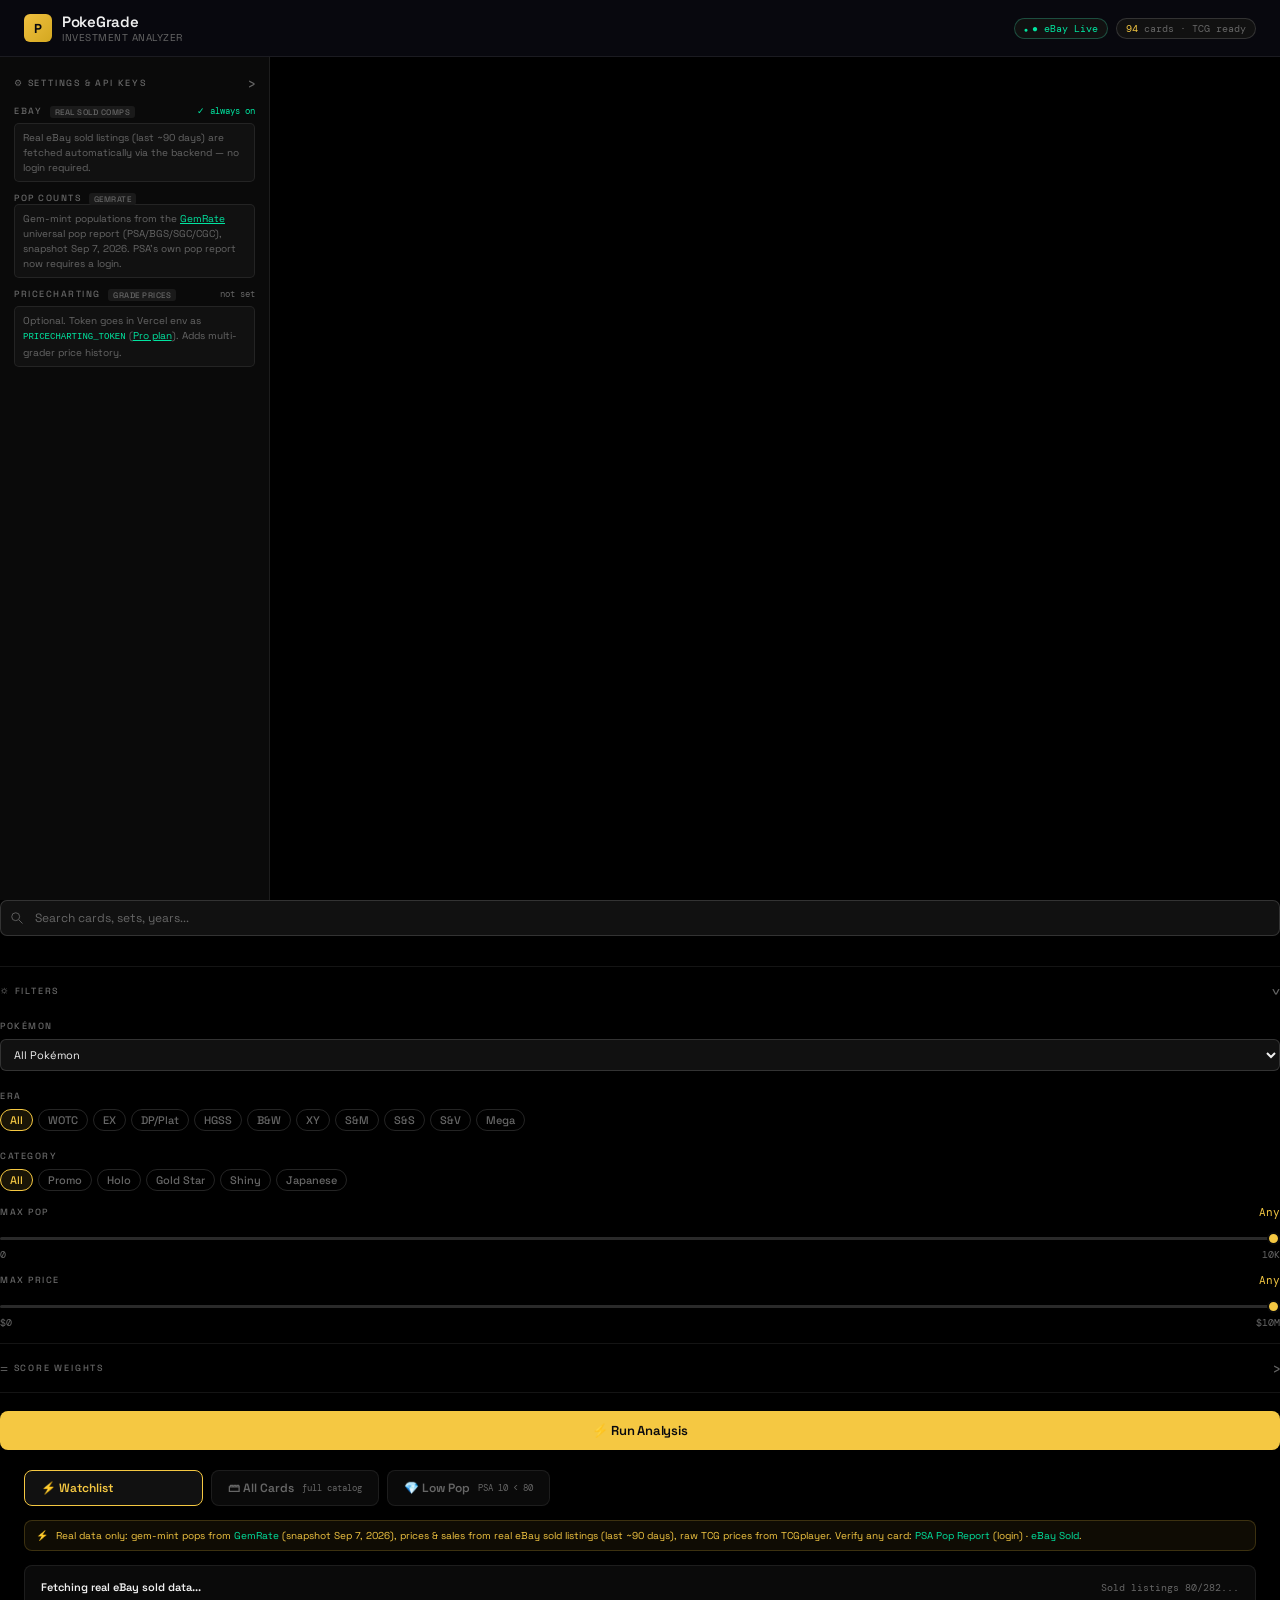
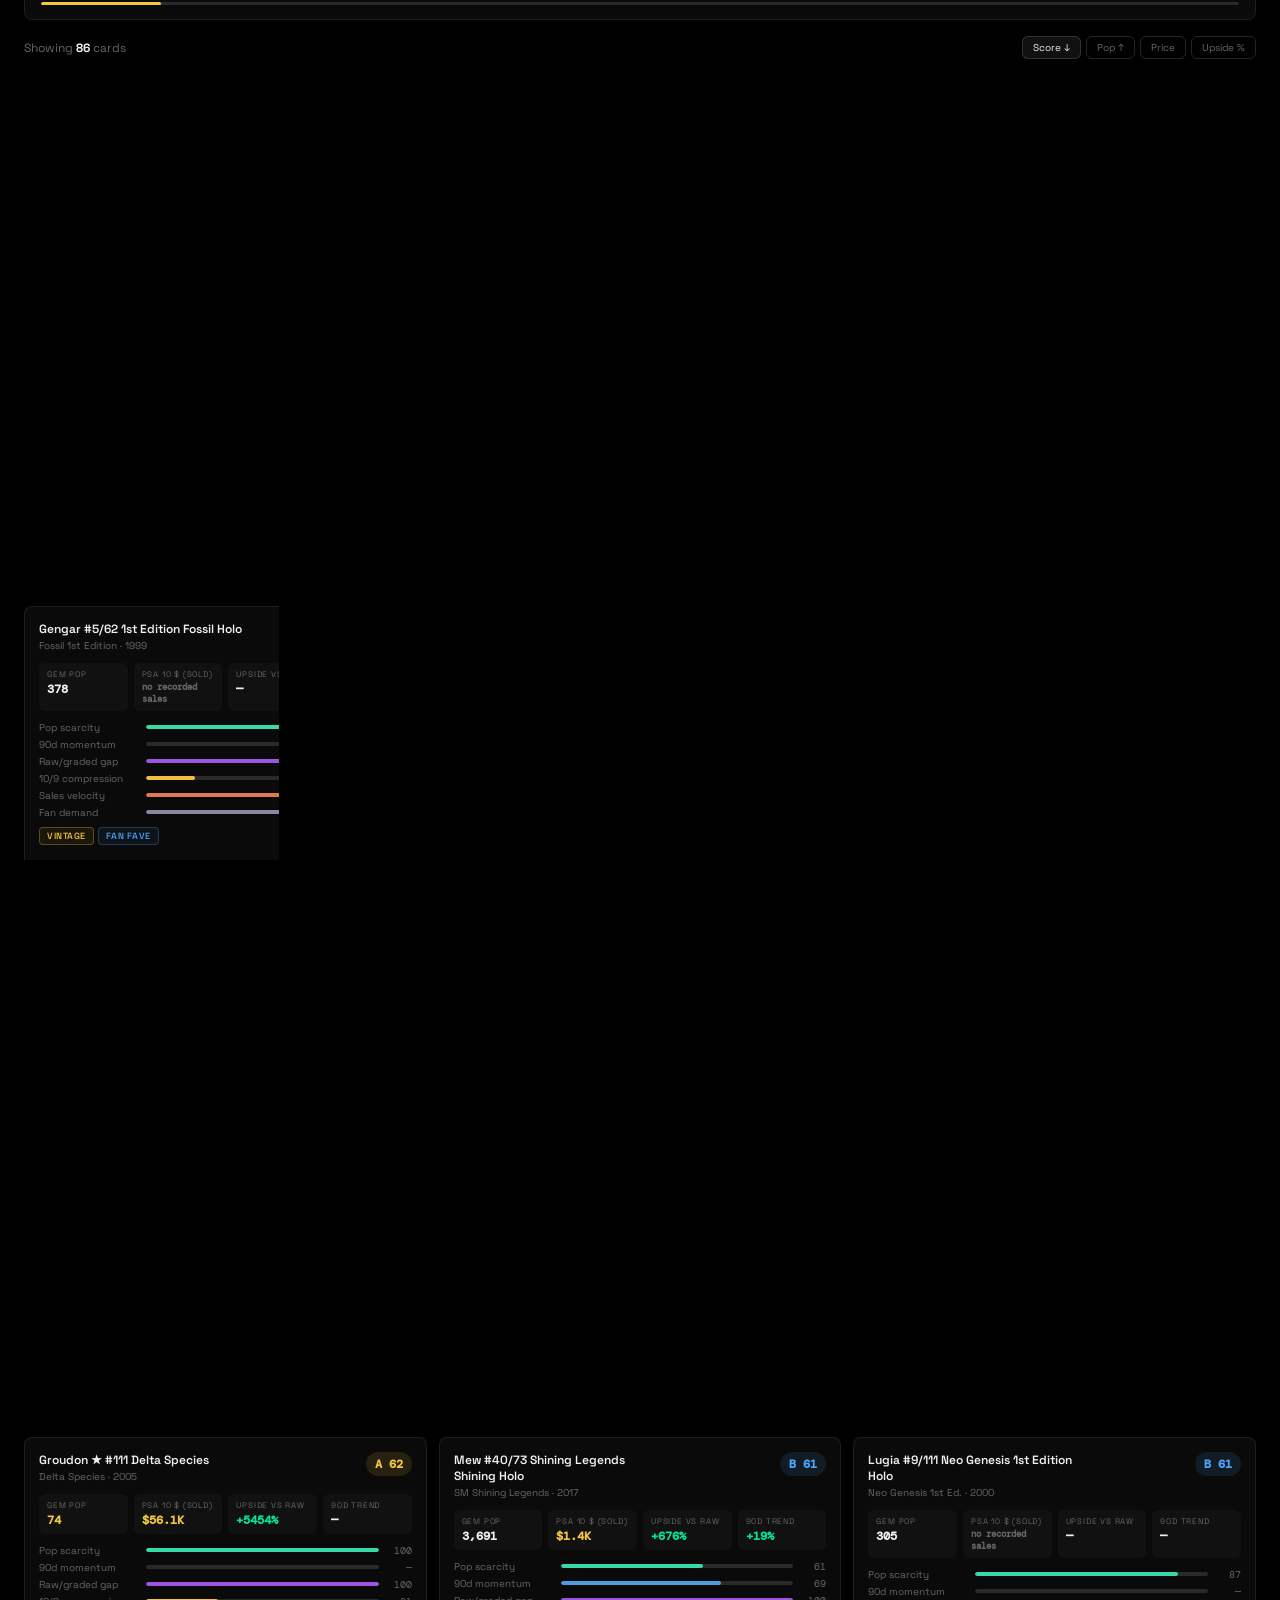
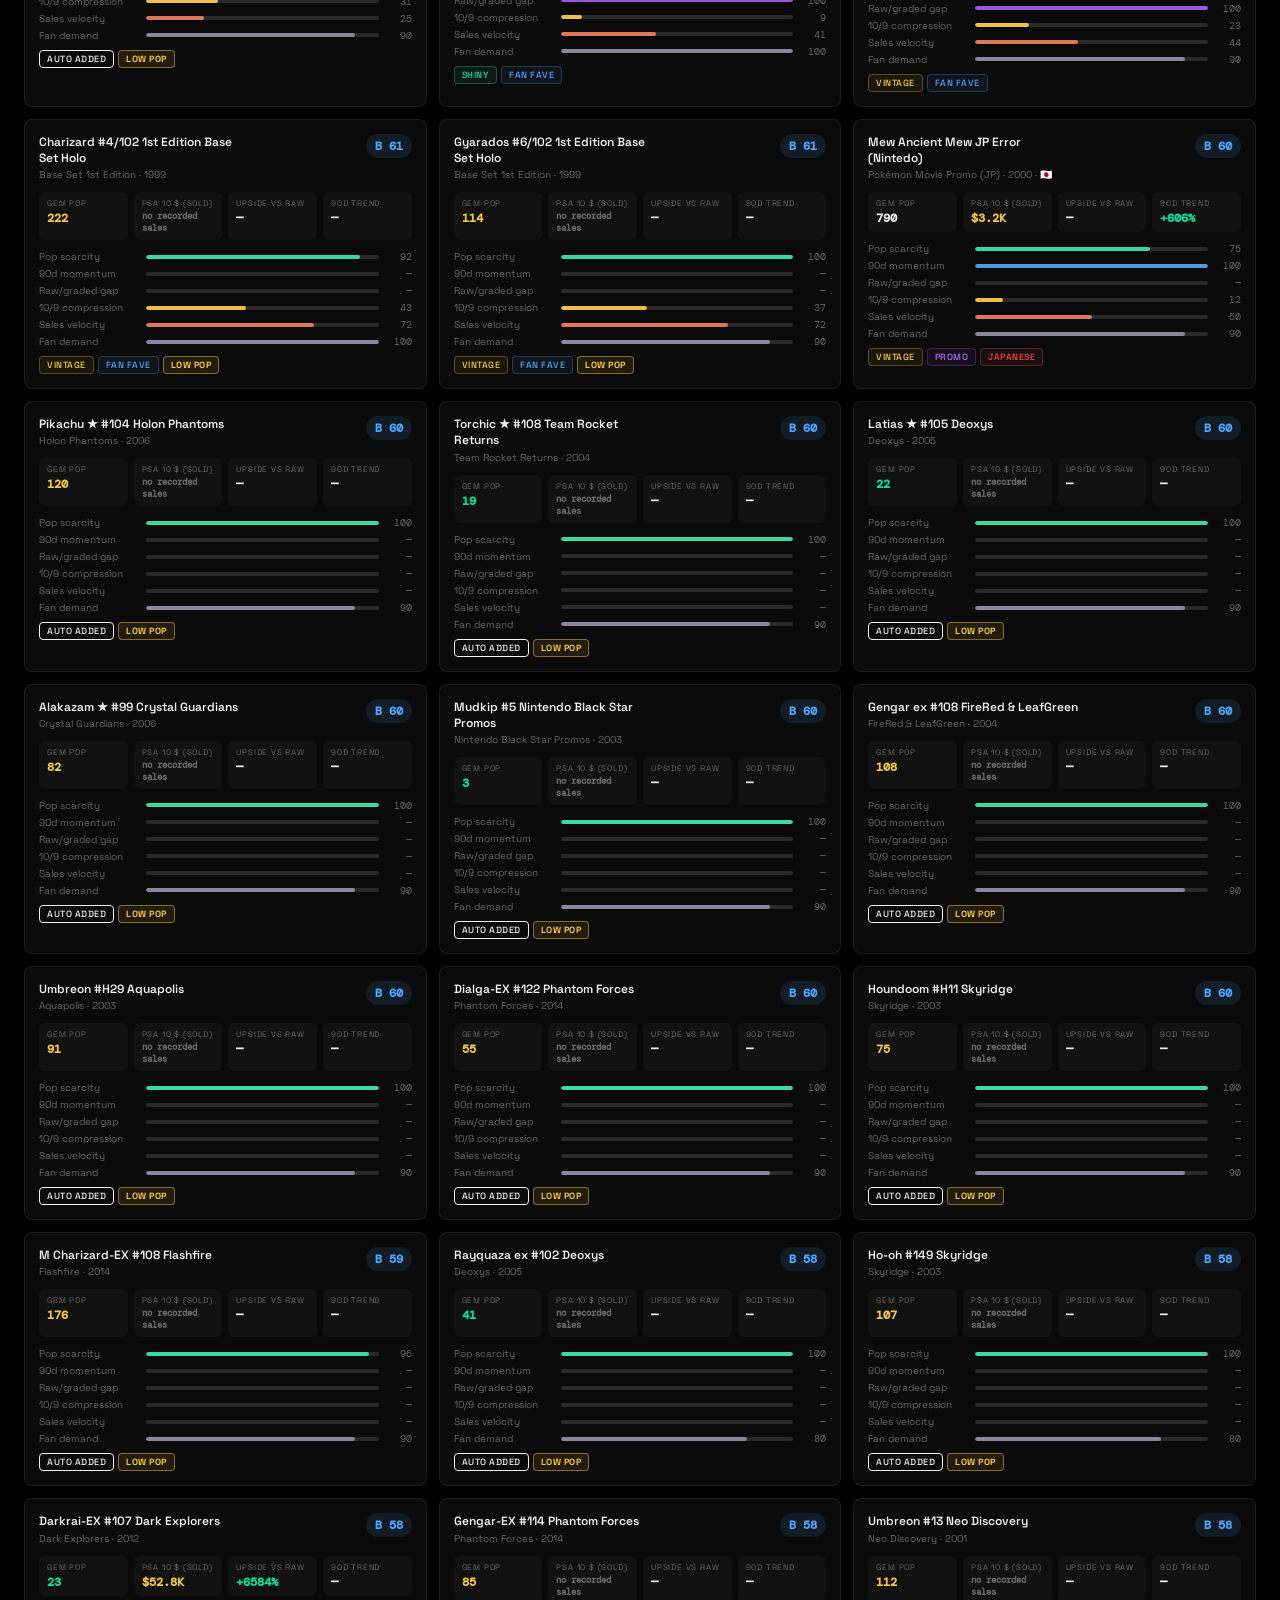
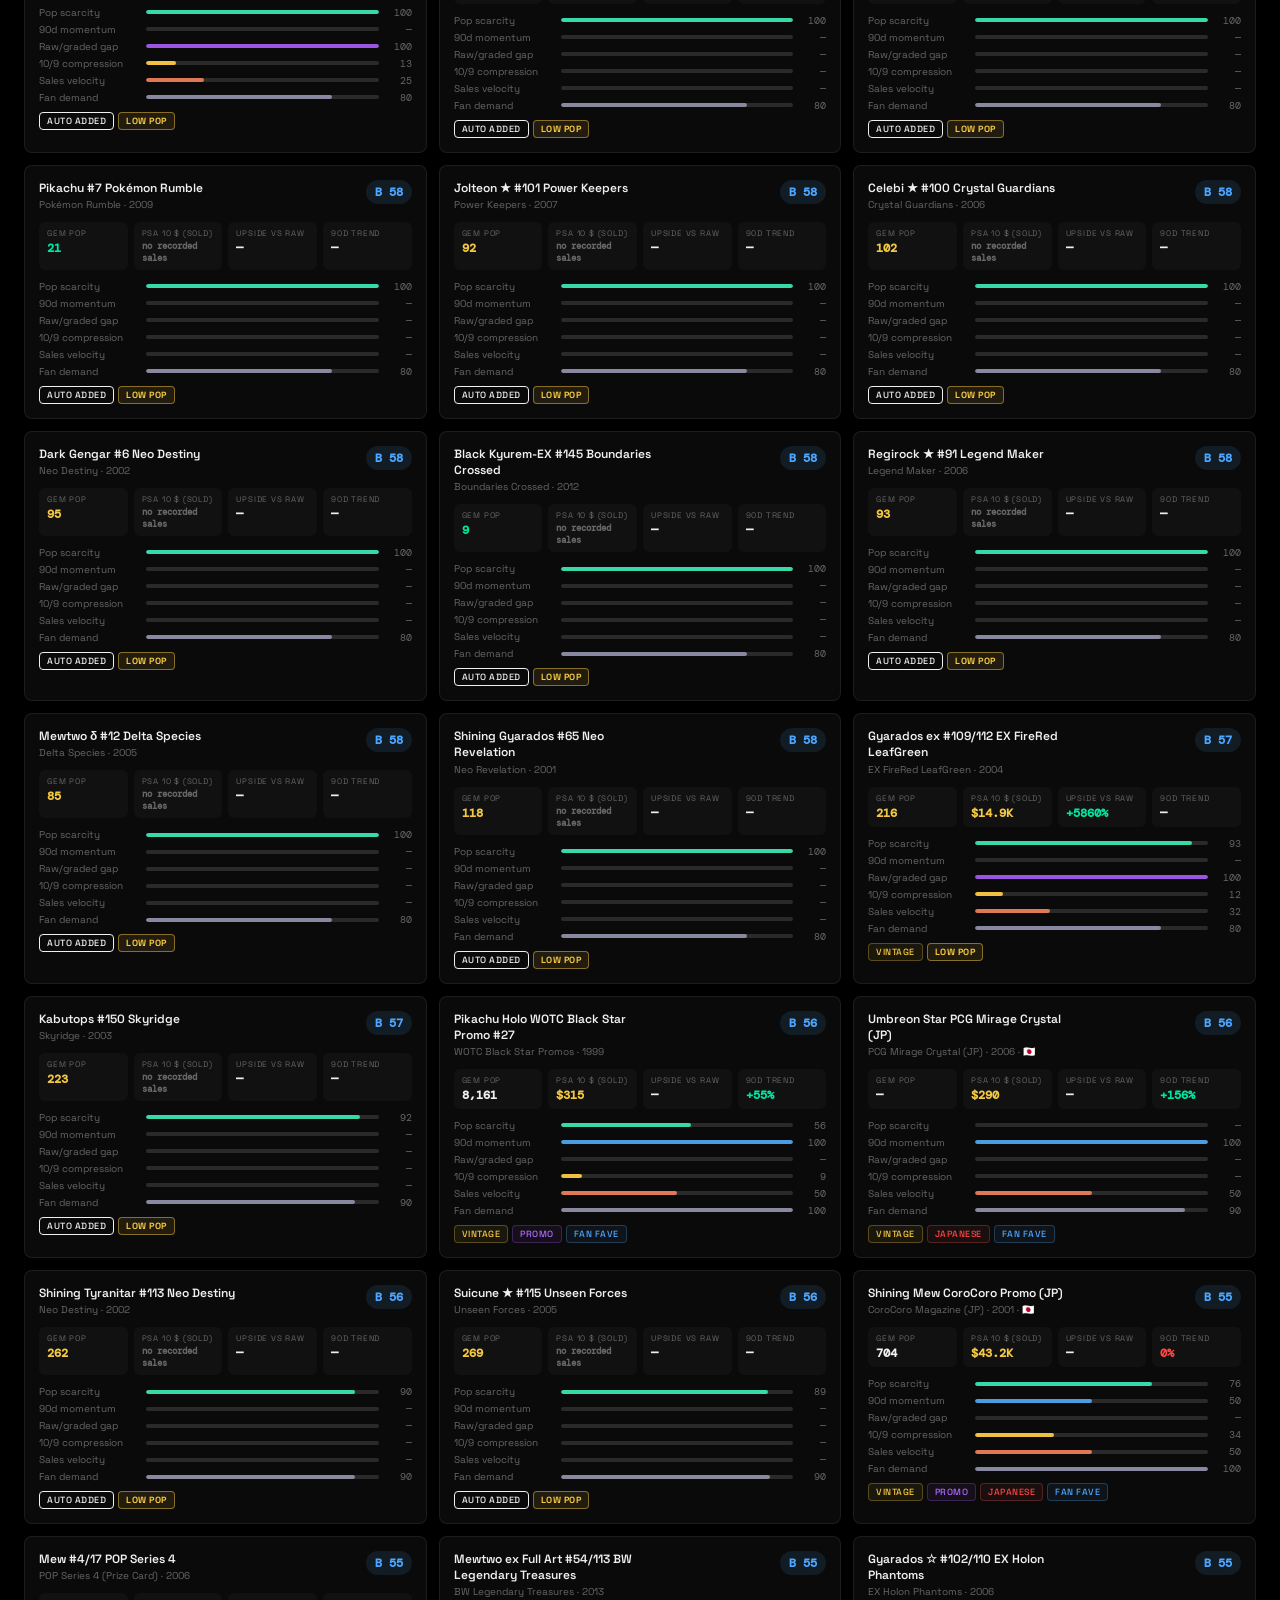
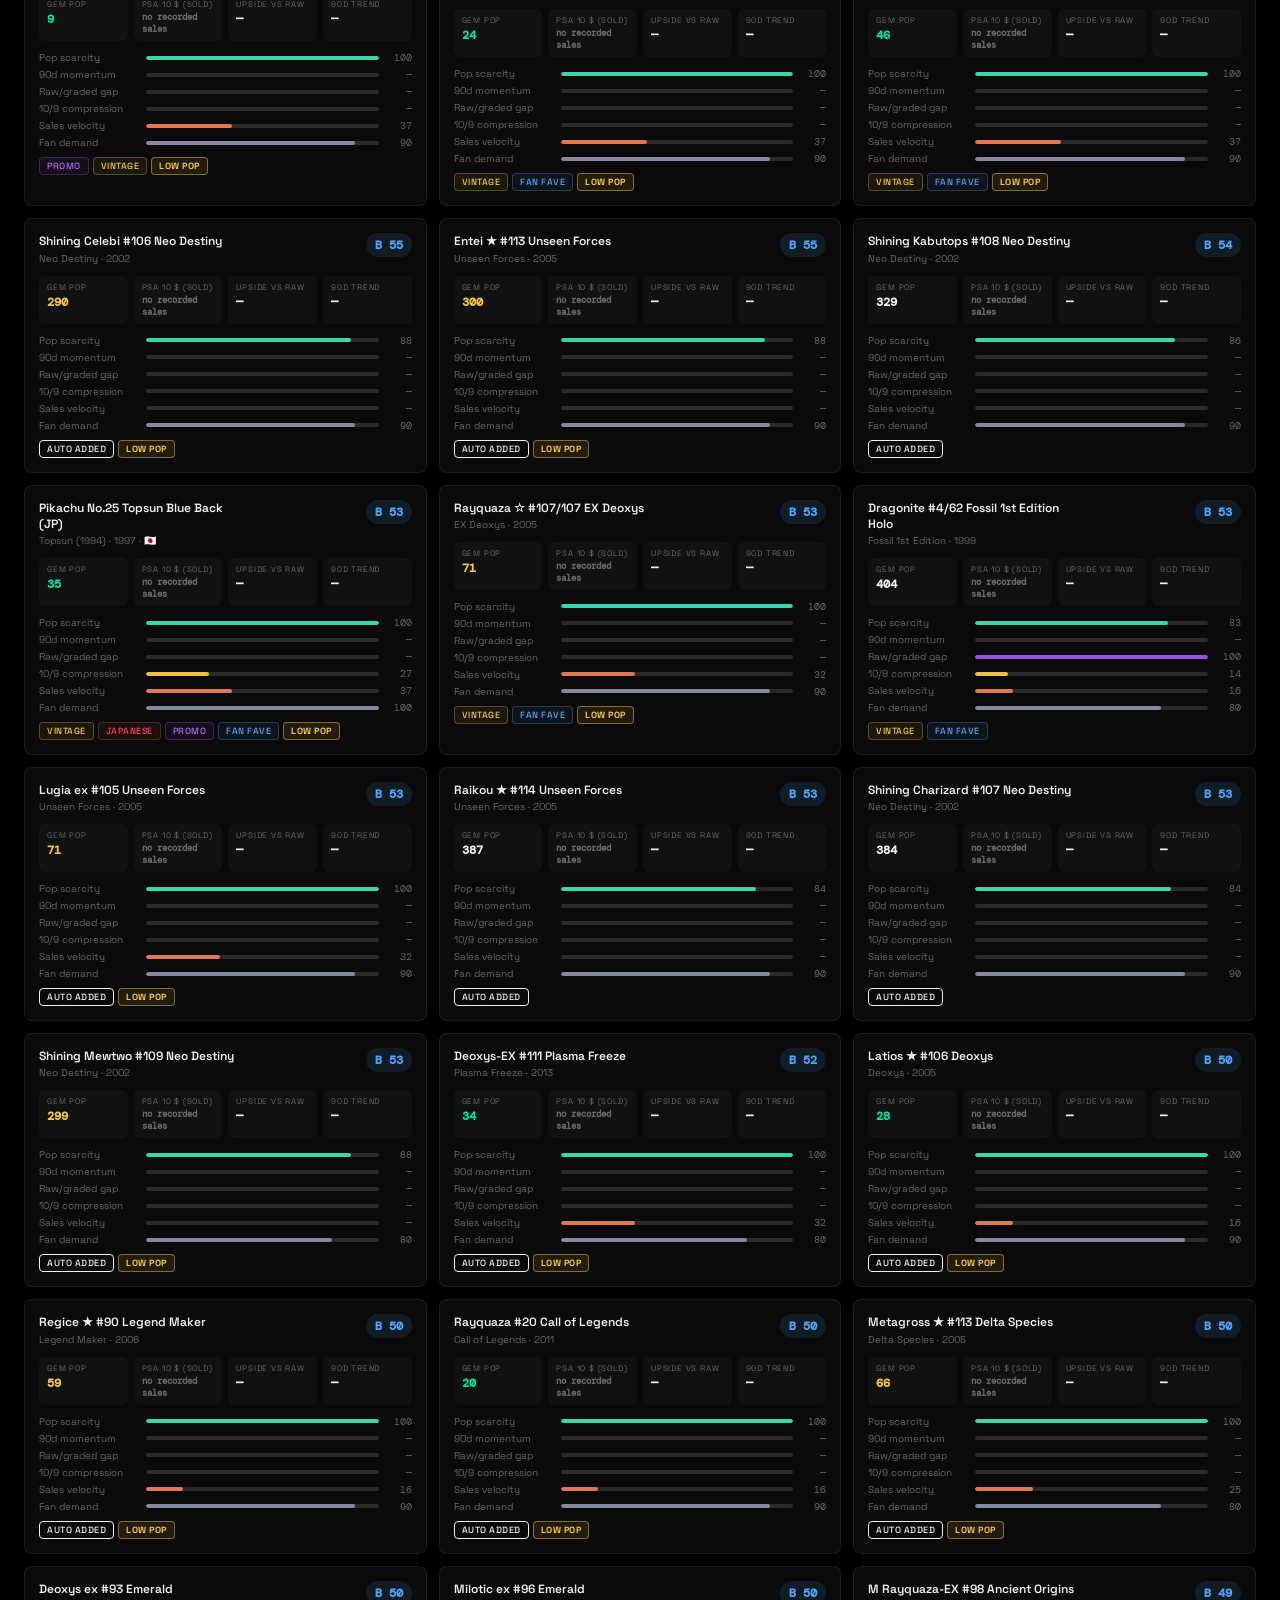
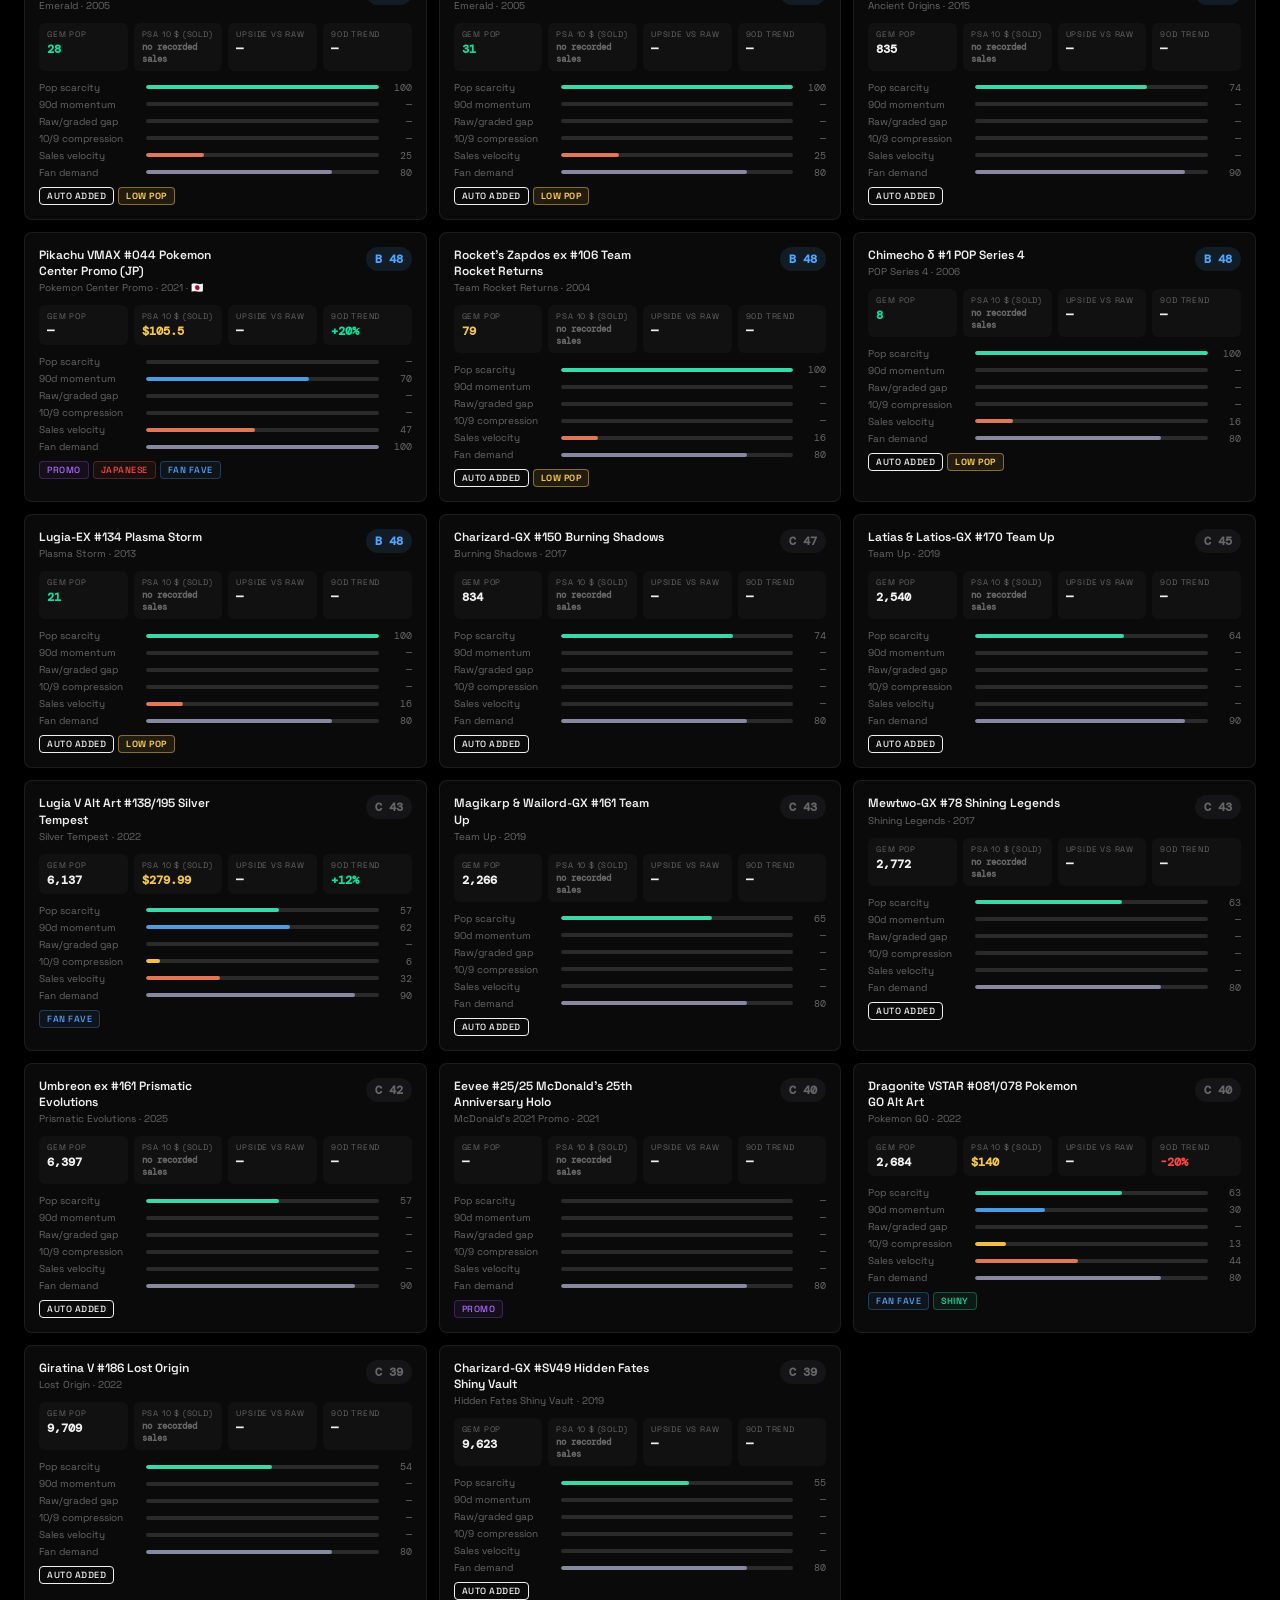
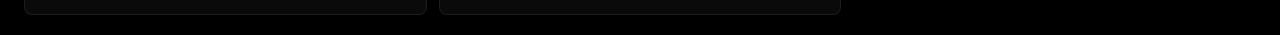
==== commit 1407171b: "Full era filter list (WOTC/EX/DP-Plat/HGSS/BW/XY/SM/SwSh/SV/Mega) on watchlist + Low Pop; card image" ====
--- a/index.html
+++ b/index.html
@@ -491,9 +491,15 @@
           <div class="chip-row" id="eraChips" style="margin-top:5px">
             <div class="chip active" onclick="toggleChip(this,'era')" data-val="all">All</div>
             <div class="chip" onclick="toggleChip(this,'era')" data-val="wotc">WOTC</div>
-            <div class="chip" onclick="toggleChip(this,'era')" data-val="ex">EX Era</div>
+            <div class="chip" onclick="toggleChip(this,'era')" data-val="ex">EX</div>
             <div class="chip" onclick="toggleChip(this,'era')" data-val="dp">DP/Plat</div>
-            <div class="chip" onclick="toggleChip(this,'era')" data-val="modern">Modern</div>
+            <div class="chip" onclick="toggleChip(this,'era')" data-val="hgss">HGSS</div>
+            <div class="chip" onclick="toggleChip(this,'era')" data-val="bw">B&amp;W</div>
+            <div class="chip" onclick="toggleChip(this,'era')" data-val="xy">XY</div>
+            <div class="chip" onclick="toggleChip(this,'era')" data-val="sm">S&amp;M</div>
+            <div class="chip" onclick="toggleChip(this,'era')" data-val="swsh">S&amp;S</div>
+            <div class="chip" onclick="toggleChip(this,'era')" data-val="sv">S&amp;V</div>
+            <div class="chip" onclick="toggleChip(this,'era')" data-val="me">Mega</div>
           </div>
         </div>
         <div style="margin-top:12px">
@@ -593,7 +599,20 @@
     </div>
 
     <div id="viewLowPop" style="display:none">
-      <div class="ac-meta" id="lpMeta" style="margin-bottom:12px;">Loading low-pop screen...</div>
+      <div class="ac-meta" id="lpMeta" style="margin-bottom:8px;">Loading low-pop screen...</div>
+      <div class="chip-row" id="lpEraChips" style="margin-bottom:12px;">
+        <div class="chip active" onclick="lpSetEra(this,'all')">All</div>
+        <div class="chip" onclick="lpSetEra(this,'wotc')">WOTC</div>
+        <div class="chip" onclick="lpSetEra(this,'ex')">EX</div>
+        <div class="chip" onclick="lpSetEra(this,'dp')">DP/Plat</div>
+        <div class="chip" onclick="lpSetEra(this,'hgss')">HGSS</div>
+        <div class="chip" onclick="lpSetEra(this,'bw')">B&amp;W</div>
+        <div class="chip" onclick="lpSetEra(this,'xy')">XY</div>
+        <div class="chip" onclick="lpSetEra(this,'sm')">S&amp;M</div>
+        <div class="chip" onclick="lpSetEra(this,'swsh')">S&amp;S</div>
+        <div class="chip" onclick="lpSetEra(this,'sv')">S&amp;V</div>
+        <div class="chip" onclick="lpSetEra(this,'me')">Mega</div>
+      </div>
       <div id="lpBody"></div>
     </div>
 
@@ -4044,12 +4063,40 @@
   return c.psa10Price != null ? c.psa10Price : c.marketPrice;
 }
 
+
+// ─── Fine-grained era mapping (full era list, not buckets) ───
+const ERA_KEYS = ['wotc','ex','dp','hgss','bw','xy','sm','swsh','sv','me'];
+function eraOfCard(c) {
+  const s = ((c.set || '') + ' ' + (c.name || '')).toLowerCase();
+  const y = c.year || 0;
+  if (/mega evolution|mega brave|mega dream|ascended heroes/.test(s)) return 'me';
+  if (/scarlet|violet|paldea|obsidian flames|paradox rift|temporal forces|twilight masquerade|shrouded fable|stellar crown|surging sparks|prismatic|151|destined rivals|black bolt|white flare/.test(s)) return 'sv';
+  if (/sword|shield|vivid voltage|champion|evolving skies|fusion strike|lost origin|silver tempest|pok[eé]mon go|crown zenith|brilliant stars|astral radiance|battle styles|chilling reign|celebrations|darkness ablaze|rebel clash|shining fates/.test(s)) return 'swsh';
+  if (/\bsm\b|sun & moon|sun and moon|team up|hidden fates|shining legends|burning shadows|guardians rising|ultra prism|forbidden light|celestial storm|lost thunder|unbroken bonds|unified minds|cosmic eclipse|crimson invasion/.test(s)) return 'sm';
+  if (/\bxy\b|flashfire|phantom forces|ancient origins|fates collide|evolutions|primal clash|roaring skies|breakthrough|breakpoint|steam siege|generations|double crisis/.test(s)) return 'xy';
+  if (/\bbw\b|black & white|black and white|legendary treasures|dark explorers|plasma|boundaries crossed|next destinies|dragons exalted|emerging powers|noble victories/.test(s)) return 'bw';
+  if (/heartgold|soulsilver|call of legends|hgss/.test(s)) return 'hgss';
+  if (/diamond|pearl|platinum|rumble|pop series [6-9]/.test(s)) return 'dp';
+  if (/\bex\b|deoxys|unseen forces|emerald|delta species|crystal guardians|legend maker|holon phantoms|power keepers|firered|leafgreen|team rocket returns|pcg|nintendo black star|pop series [1-5]/.test(s)) return 'ex';
+  if (/base|jungle|fossil|gym|neo|legendary collection|expedition|aquapolis|skyridge|southern islands|wotc|corocoro|topsun|best of game|movie promo/.test(s)) return 'wotc';
+  if (y >= 2026) return 'me';
+  if (y >= 2023) return 'sv';
+  if (y >= 2019 && y <= 2022) return 'swsh';
+  if (y >= 2016 && y <= 2019) return 'sm';
+  if (y >= 2013 && y <= 2016) return 'xy';
+  if (y >= 2011 && y <= 2013) return 'bw';
+  if (y >= 2010 && y <= 2011) return 'hgss';
+  if (y >= 2007 && y <= 2010) return 'dp';
+  if (y >= 2003 && y <= 2007) return 'ex';
+  return 'wotc';
+}
+
 function filterCards() {
   const q = document.getElementById('cardSearch').value.toLowerCase();
   const maxPop = parseInt(document.getElementById('popRange').value);
   return CARDS.filter(c => {
     if (activeFilters.pokemon !== 'all' && c.id < 1000 && c.pokemon !== activeFilters.pokemon) return false;
-    if (activeFilters.era !== 'all' && c.era !== activeFilters.era) return false;
+    if (activeFilters.era !== 'all' && eraOfCard(c) !== activeFilters.era) return false;
     if (activeFilters.cat !== 'all' && c.cat !== activeFilters.cat) return false;
     if (c.pop10 != null && c.pop10 > maxPop) return false;
     const priceMax = getPriceMax();
@@ -4110,6 +4157,17 @@
   renderCards();
 }
 
+
+function wlImage(card) {
+  if (card.tcgImage) return card.tcgImage;
+  const st = wlStats && wlStats[card.id];
+  if (st && st.cid) {
+    const i = st.cid.lastIndexOf('-');
+    if (i > 0) return 'https://images.pokemontcg.io/' + st.cid.slice(0, i) + '/' + st.cid.slice(i + 1) + '.png';
+  }
+  return null;
+}
+
 // ─── Render Cards ─────────────────────────────────────────────────────────────
 function renderCards() {
   const filtered = filterCards();
@@ -4148,7 +4206,7 @@
     const tagHtml = cardTags(card).map(t=>`<div class="tag tag-${t.replace(' ','-')}">${t.replace('-',' ')}</div>`).join('');
     const trend = card.trend90d;
     return `<div class="card" id="card-${card.id}" style="--score-color:${sc}" onclick="toggleCard(${card.id})">
-      ${card.tcgImage ? `<img src="${card.tcgImage}" style="float:right;height:60px;border-radius:4px;margin:-4px -4px 4px 8px;opacity:0.9;" onerror="this.style.display='none'">` : ""}
+      ${wlImage(card) ? `<img loading="lazy" src="${wlImage(card)}" style="float:right;height:88px;border-radius:5px;margin:-4px -4px 4px 8px;box-shadow:0 2px 8px rgba(0,0,0,0.4);" onerror="this.style.display='none'">` : ""}
       <div class="card-top">
         <div>
           <div class="card-name">${card.name}</div>
@@ -4167,6 +4225,7 @@
       </div>
       <div class="tags">${tagHtml}</div>
       <div class="detail" id="detail-${card.id}">
+        ${wlImage(card) ? `<div style="text-align:center;margin-bottom:10px;"><img loading="lazy" src="${wlImage(card).replace('.png','_hires.png')}" style="max-height:220px;border-radius:8px;" onerror="this.onerror=null;this.src='${wlImage(card)}';" alt=""></div>` : ""}
         <div class="dgrid">
           <div class="ditem"><div class="dk">Gem Pop (PSA 10 equiv)</div><div class="dv">${card.pop10!=null?card.pop10.toLocaleString():'no data'}</div></div>
           <div class="ditem"><div class="dk">Total graded</div><div class="dv">${card.popTotal!=null?card.popTotal.toLocaleString():'—'}</div></div>
@@ -4635,17 +4694,62 @@
 
 // ─── Low Pop screen: PSA 10 pop < 80, grouped by set ───
 let lpRows = null;
+let lpSets = [];
+let lpEra = 'all';
+function lpEraOfSet(s) {
+  const series = (s.s || '').toLowerCase();
+  if (series.includes('mega')) return 'me';
+  if (series.includes('scarlet')) return 'sv';
+  if (series.includes('sword')) return 'swsh';
+  if (series.includes('sun')) return 'sm';
+  if (series.includes('xy')) return 'xy';
+  if (series.includes('black')) return 'bw';
+  if (series.includes('heartgold')) return 'hgss';
+  if (series.includes('diamond') || series.includes('platinum')) return 'dp';
+  if (series.includes('ex') || series === 'np') return 'ex';
+  if (series === 'pop') { const n = parseInt((s.id || '').replace(/[^0-9]/g, '')) || 0; return n >= 6 ? 'dp' : 'ex'; }
+  if (['base','gym','neo','e-card'].includes(series)) return 'wotc';
+  const yr = parseInt((s.d || '').slice(0, 4)) || 0;
+  if (yr >= 2026) return 'me'; if (yr >= 2023) return 'sv';
+  if (yr >= 2019) return 'swsh'; if (yr >= 2016) return 'sm';
+  if (yr >= 2013) return 'xy'; if (yr >= 2011) return 'bw';
+  if (yr >= 2010) return 'hgss'; if (yr >= 2007) return 'dp';
+  if (yr >= 2003) return 'ex';
+  return 'wotc';
+}
+function lpSetEra(el, era) {
+  document.querySelectorAll('#lpEraChips .chip').forEach(c => c.classList.remove('active'));
+  el.classList.add('active');
+  lpEra = era;
+  lpRender();
+}
 async function lpLoad() {
   try {
     const data = await fetch('lowpop.json').then(r => r.json());
     lpRows = data.rows;
+    lpSets = data.sets;
     if (!window.clExtra) { try { window.clExtra = await fetch('cl-extra.json').then(r => r.json()); } catch(e) { window.clExtra = {}; } }
     const bySet = {};
     lpRows.forEach(r => { (bySet[r.setId] = bySet[r.setId] || []).push(r); });
     const setOrder = {};
     data.sets.forEach((s, i) => setOrder[s.id] = i);
+    lpRender();
+  } catch(e) {
+    document.getElementById('lpMeta').textContent = 'Low-pop data failed to load: ' + e.message;
+  }
+}
+
+function lpRender() {
+  try {
+    const data = { rows: lpRows, sets: lpSets };
+    const eraSets = new Set(lpSets.filter(s => lpEra === 'all' || lpEraOfSet(s) === lpEra).map(s => s.id));
+    const rows = lpEra === 'all' ? lpRows : lpRows.filter(r => eraSets.has(r.setId));
+    const bySet = {};
+    rows.forEach(r => { (bySet[r.setId] = bySet[r.setId] || []).push(r); });
+    const setOrder = {};
+    lpSets.forEach((s, i) => setOrder[s.id] = i);
     const setIds = Object.keys(bySet).sort((a, b) => (setOrder[a] ?? 999) - (setOrder[b] ?? 999));
-    document.getElementById('lpMeta').textContent = lpRows.length + ' cards with PSA 10 population under 80 · real PSA pops (GemRate, Sep 7 2026) · holo-and-above rarities · prices: TCGplayer market';
+    document.getElementById('lpMeta').textContent = rows.length + ' cards with PSA 10 population under 80' + (lpEra !== 'all' ? ' · era filter on' : '') + ' · real PSA pops (GemRate, Sep 7 2026) · holo-and-above rarities · prices: TCGplayer market';
     document.getElementById('lpBody').innerHTML = setIds.map(sid => {
       const cards = bySet[sid].sort((a, b) => a.pop - b.pop);
       const meta = data.sets.find(s => s.id === sid) || { n: sid, s: '' };
@@ -4663,7 +4767,7 @@
       </div>`;
     }).join('');
   } catch(e) {
-    document.getElementById('lpMeta').textContent = 'Low-pop data failed to load: ' + e.message;
+    document.getElementById('lpMeta').textContent = 'Low-pop render failed: ' + e.message;
   }
 }
 
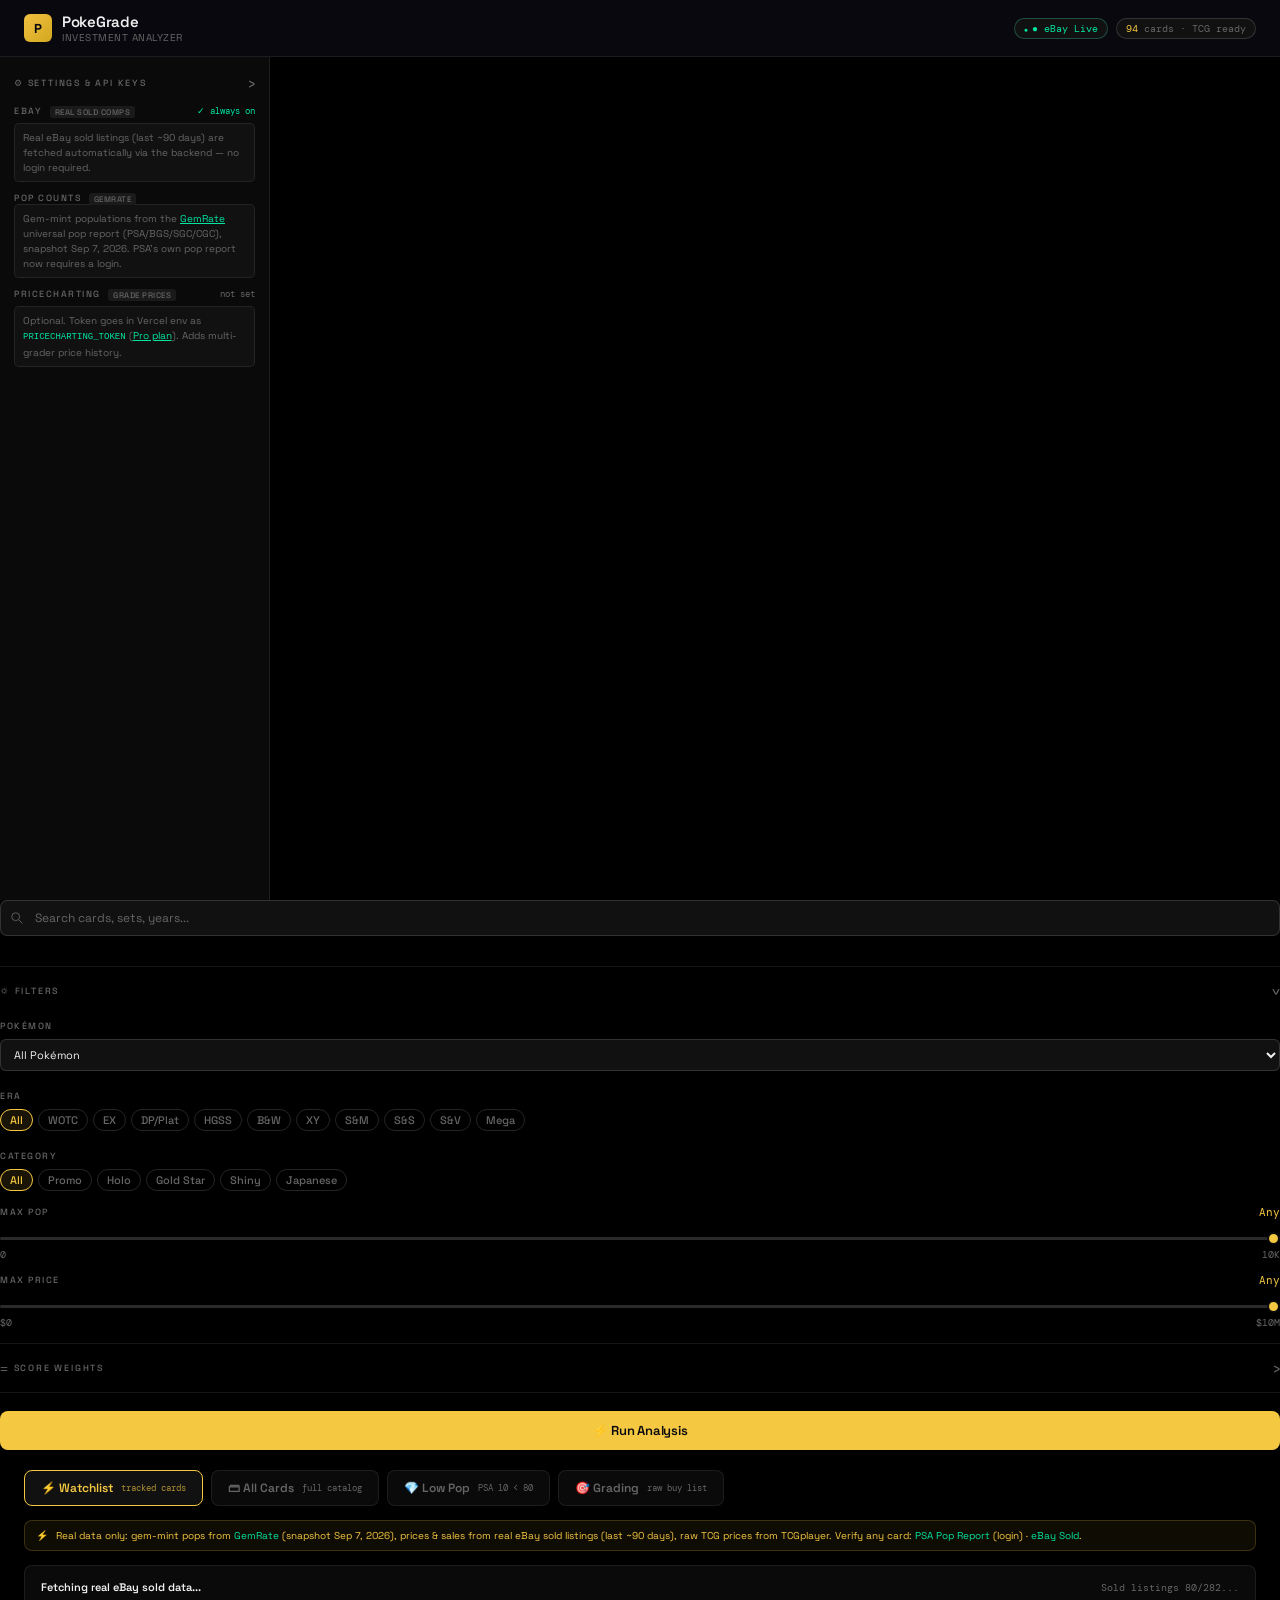
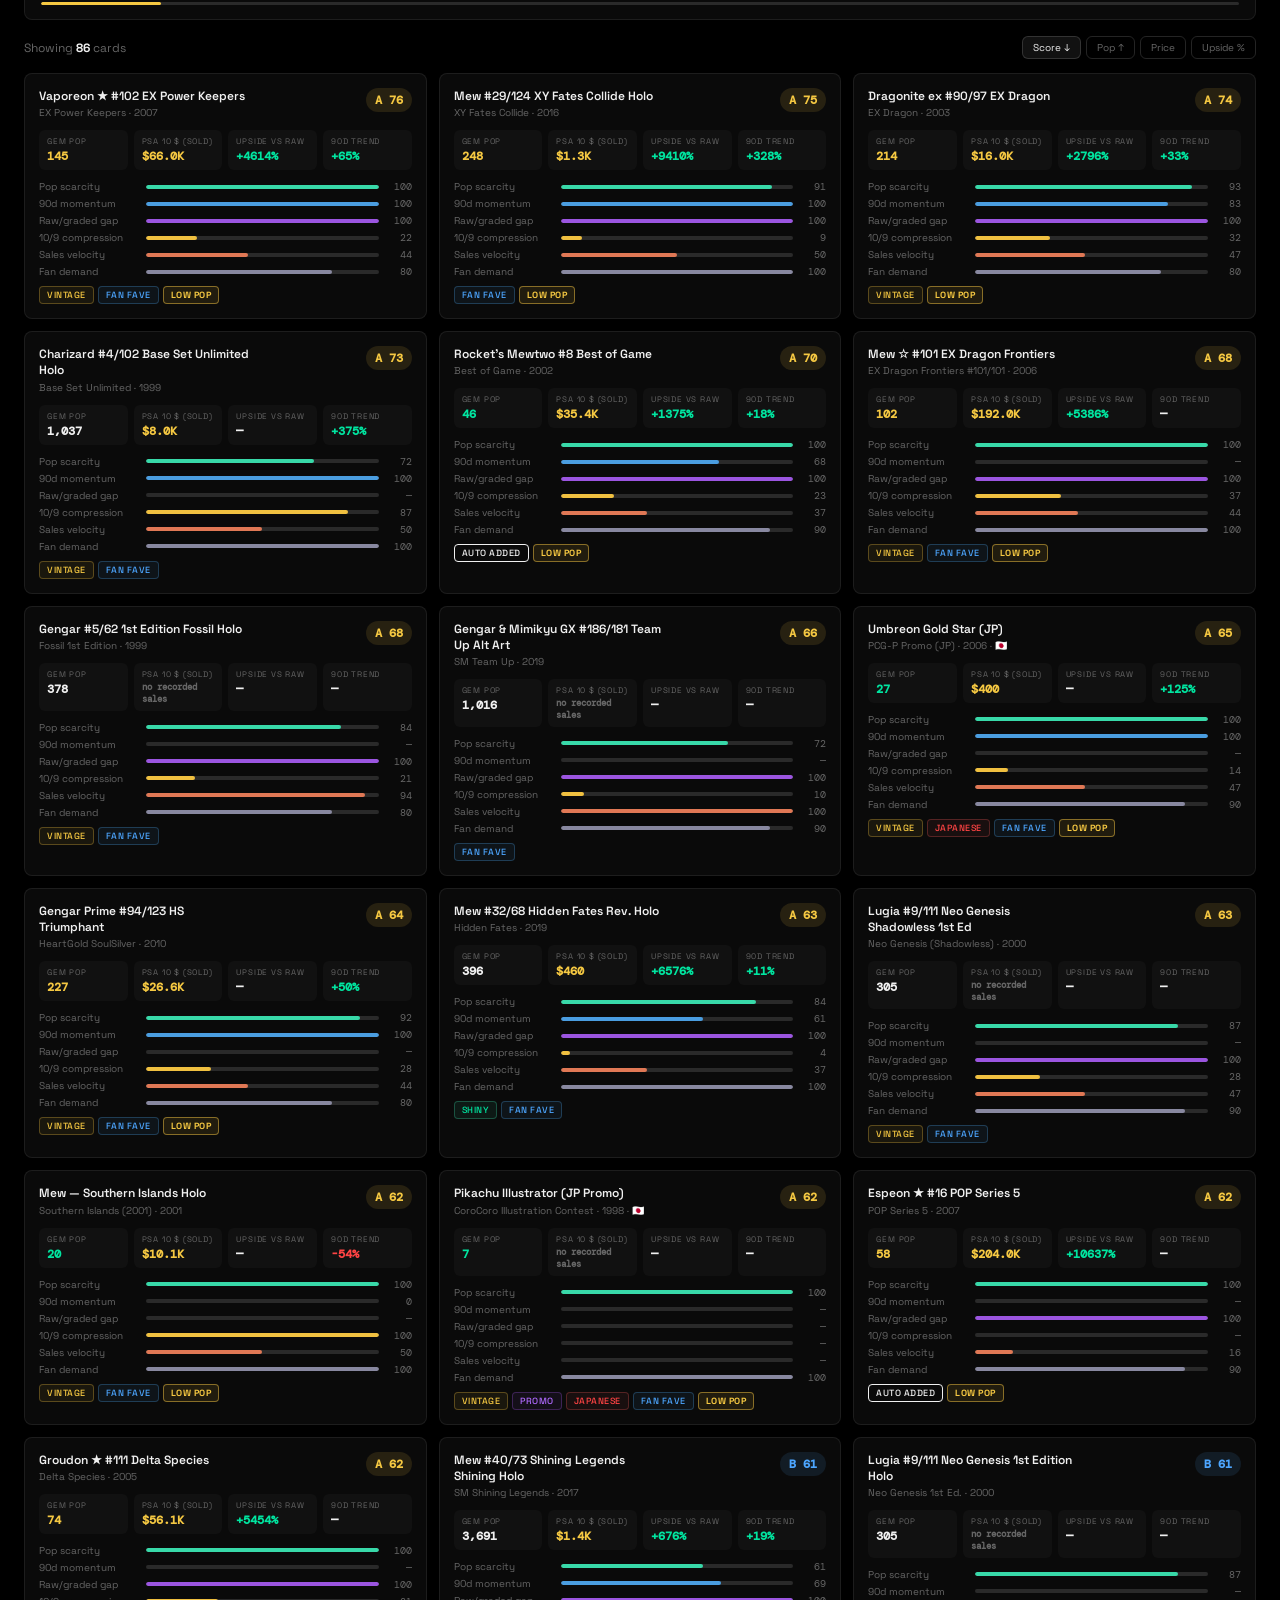
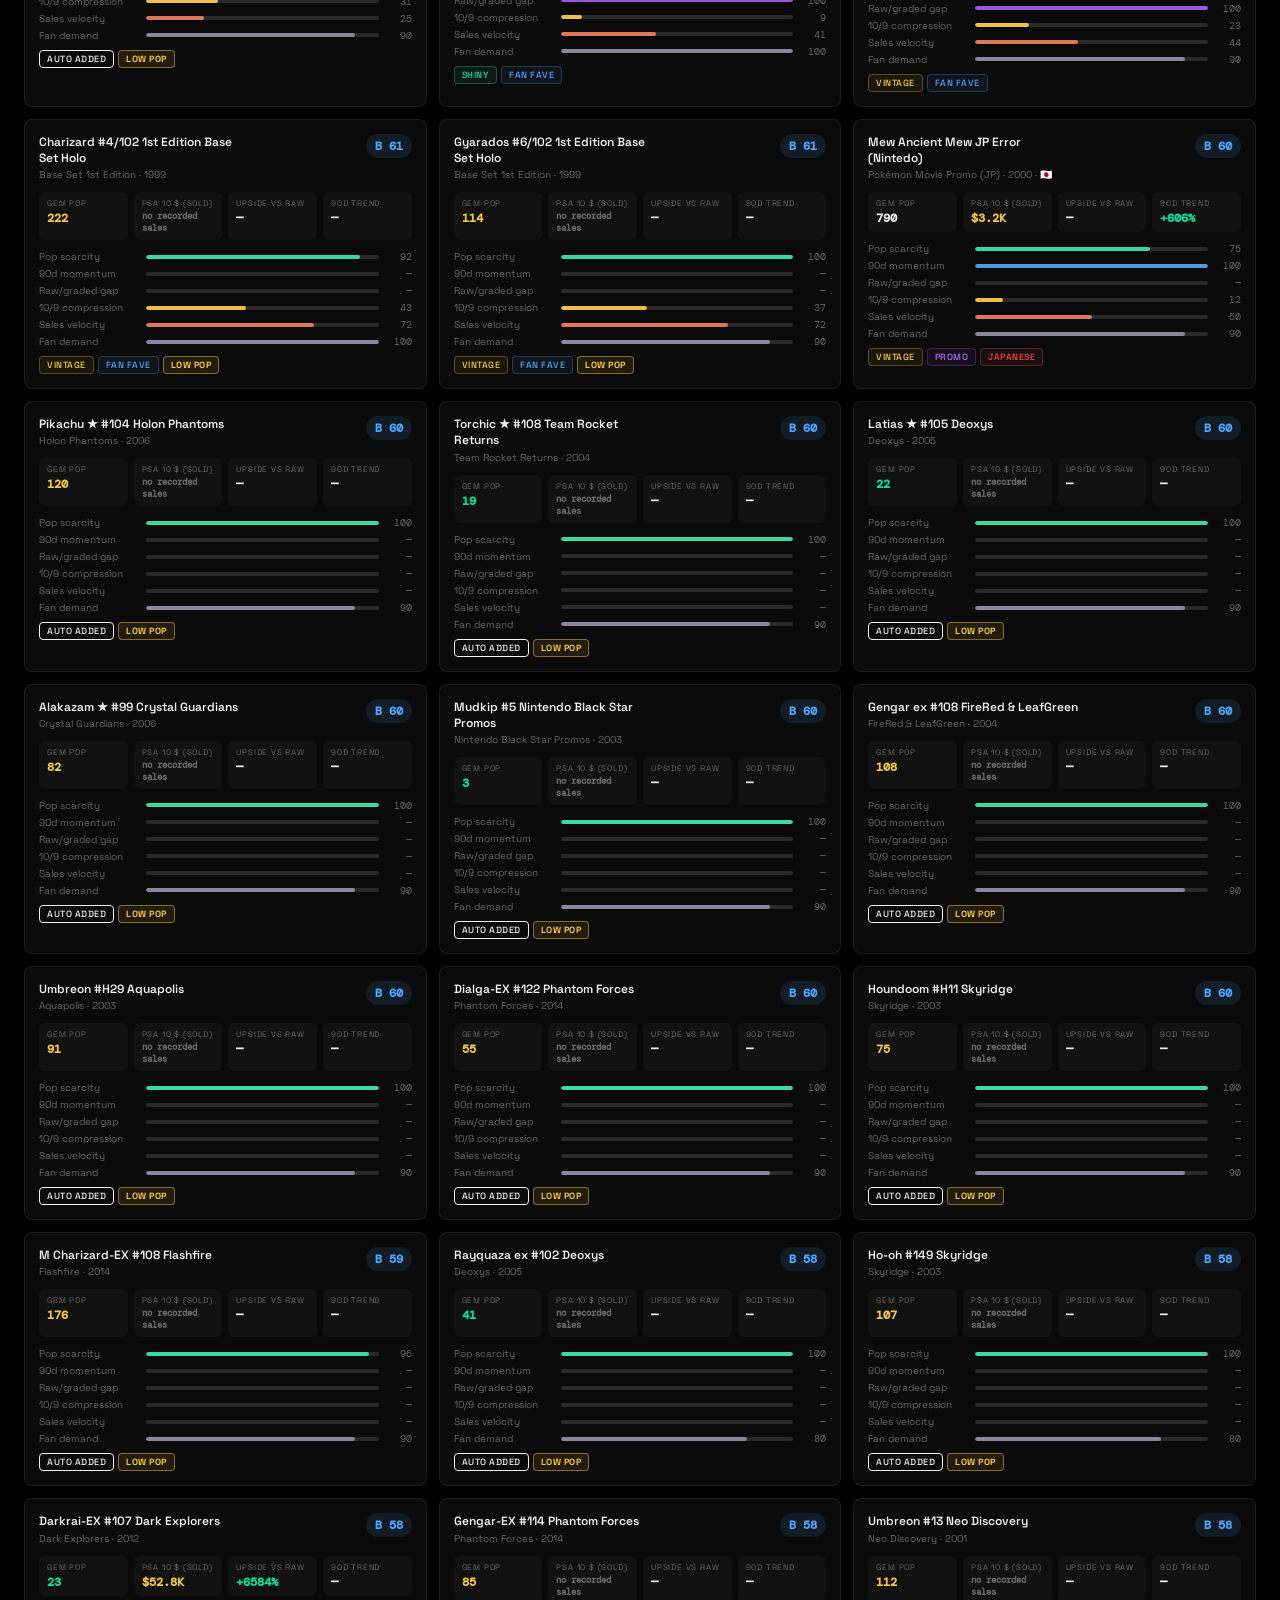
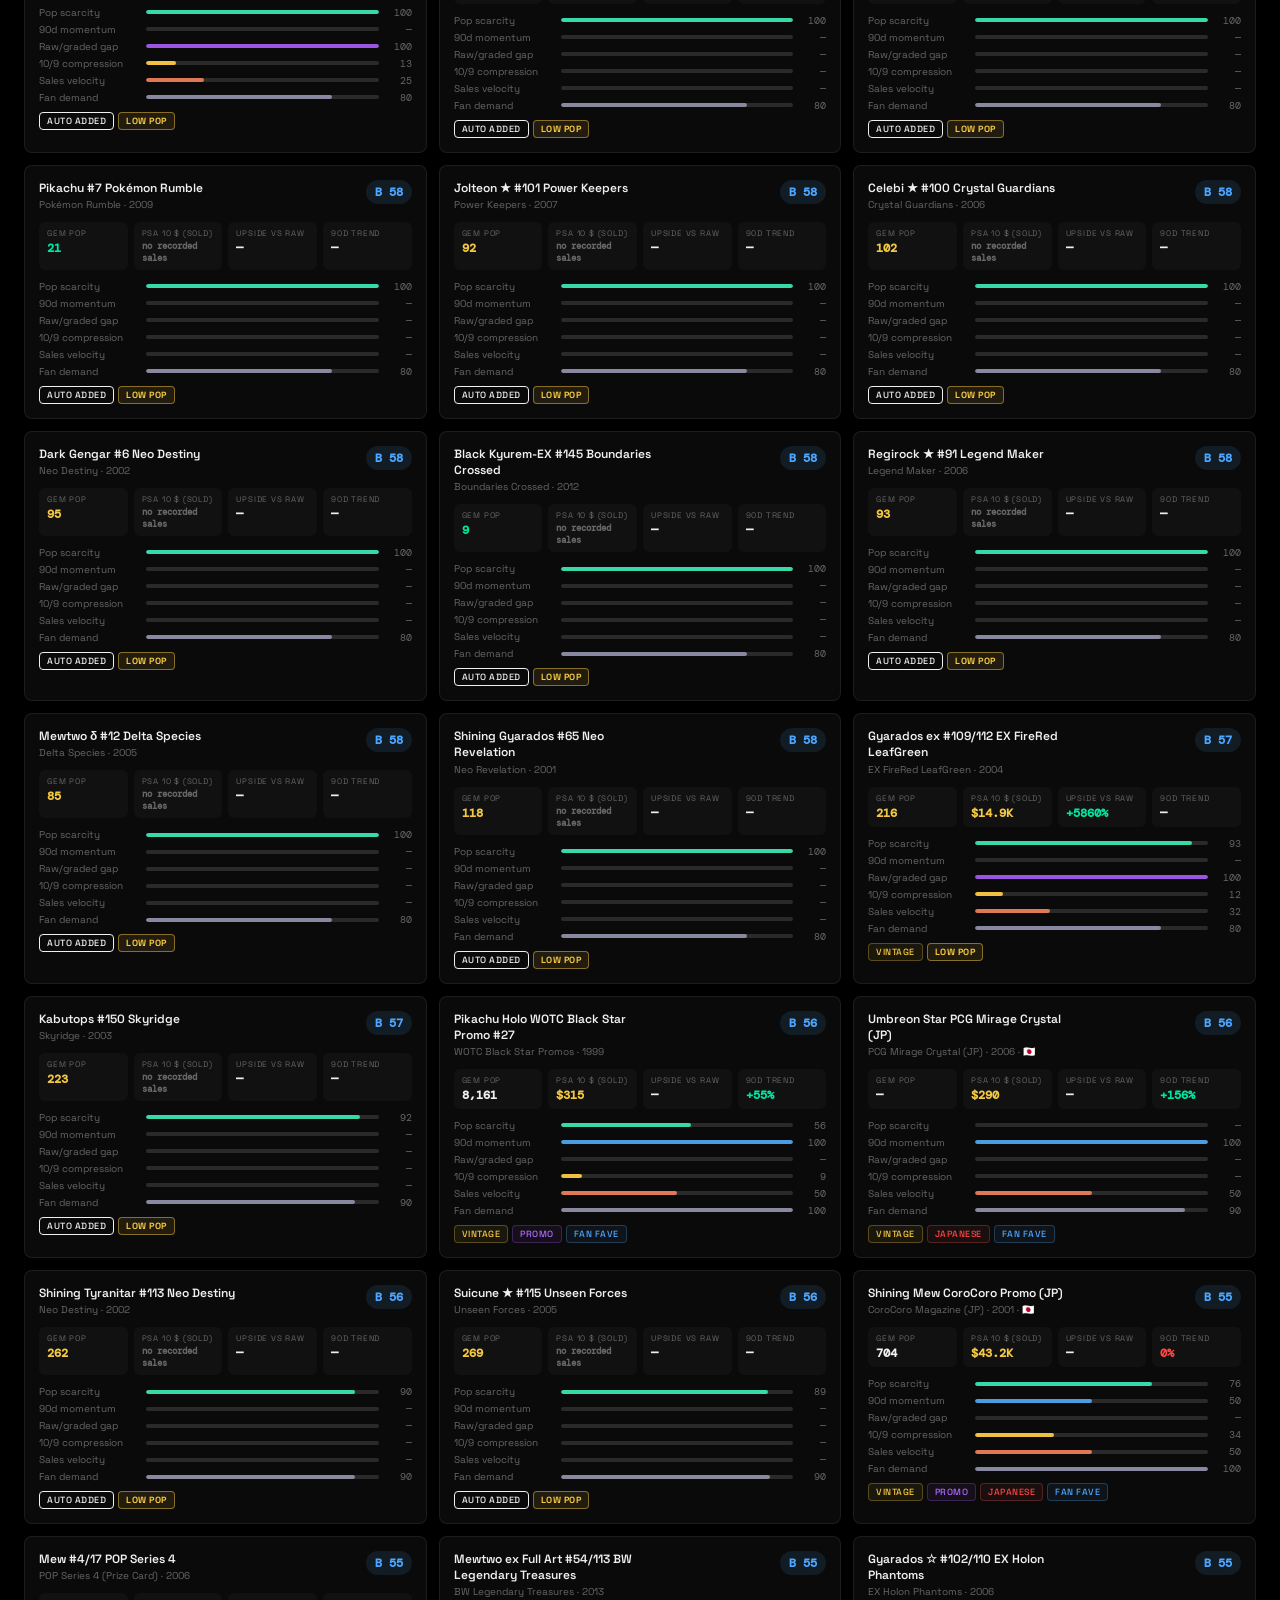
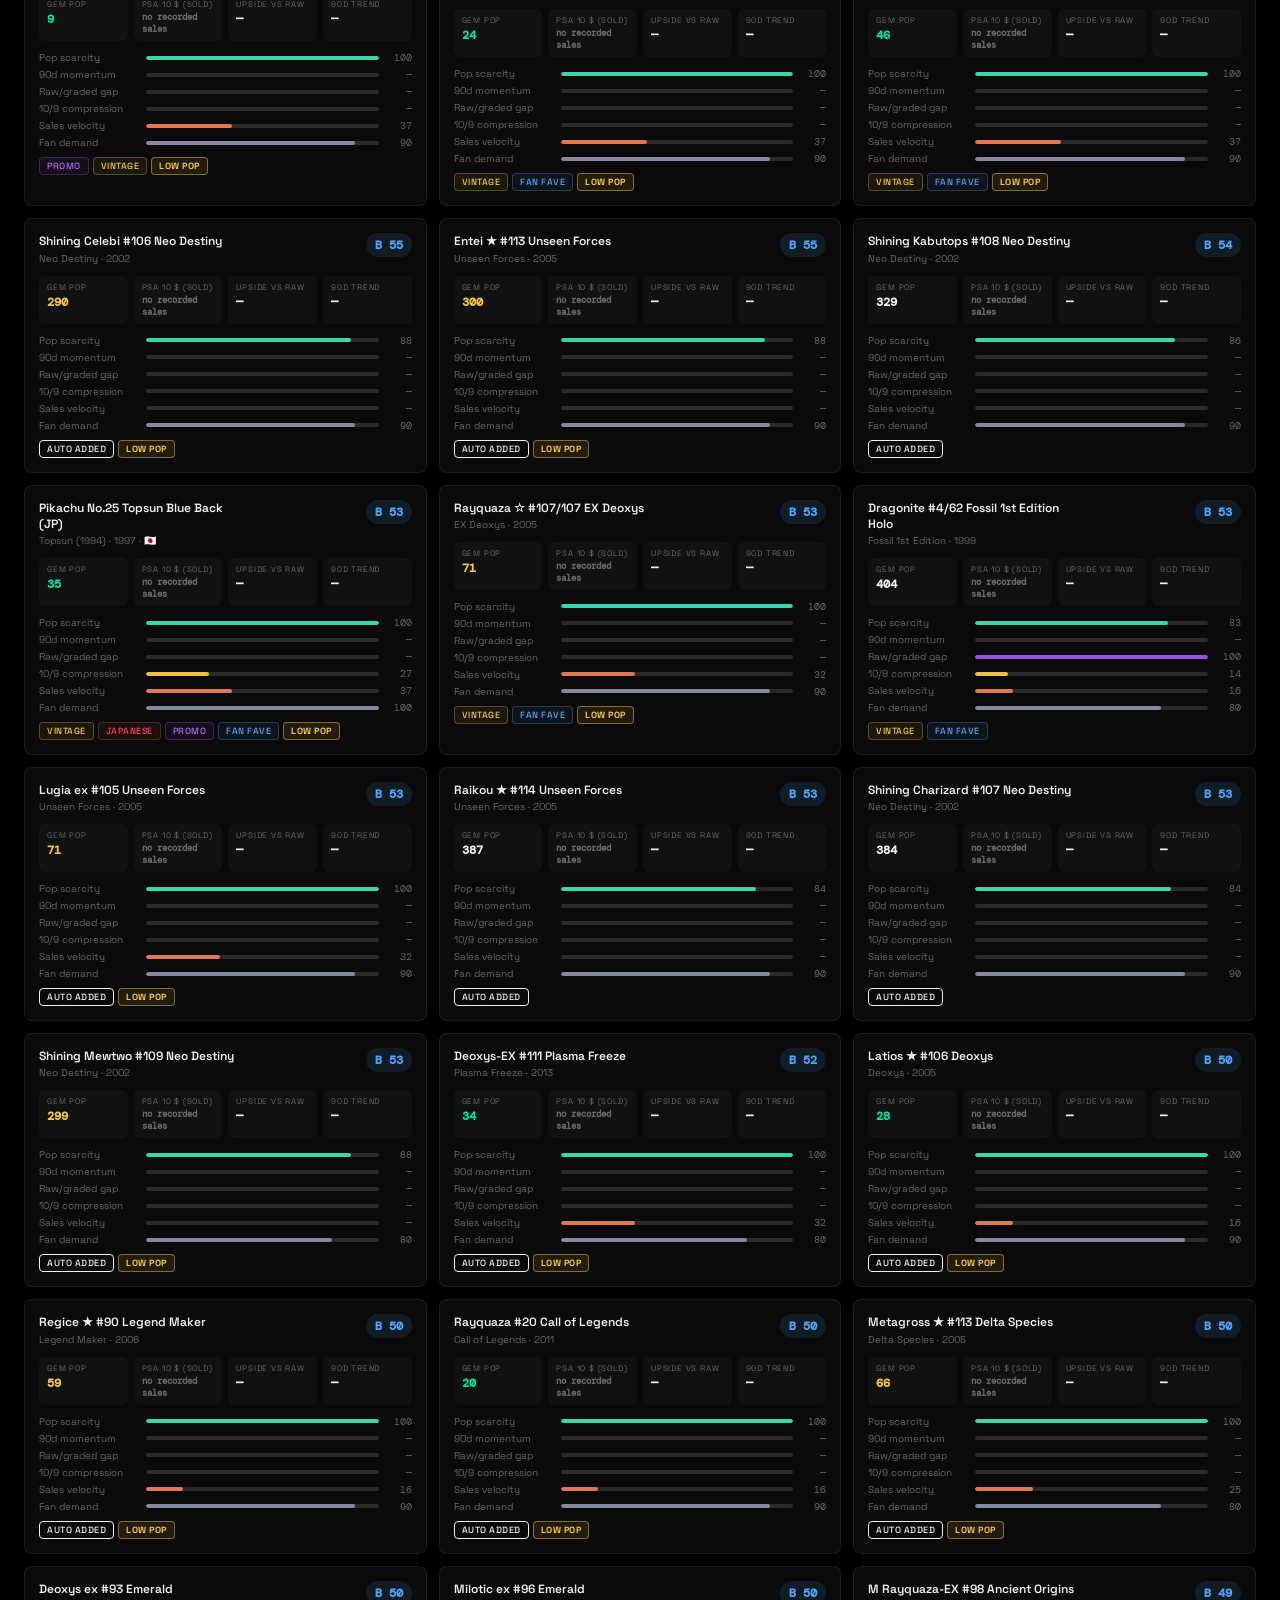
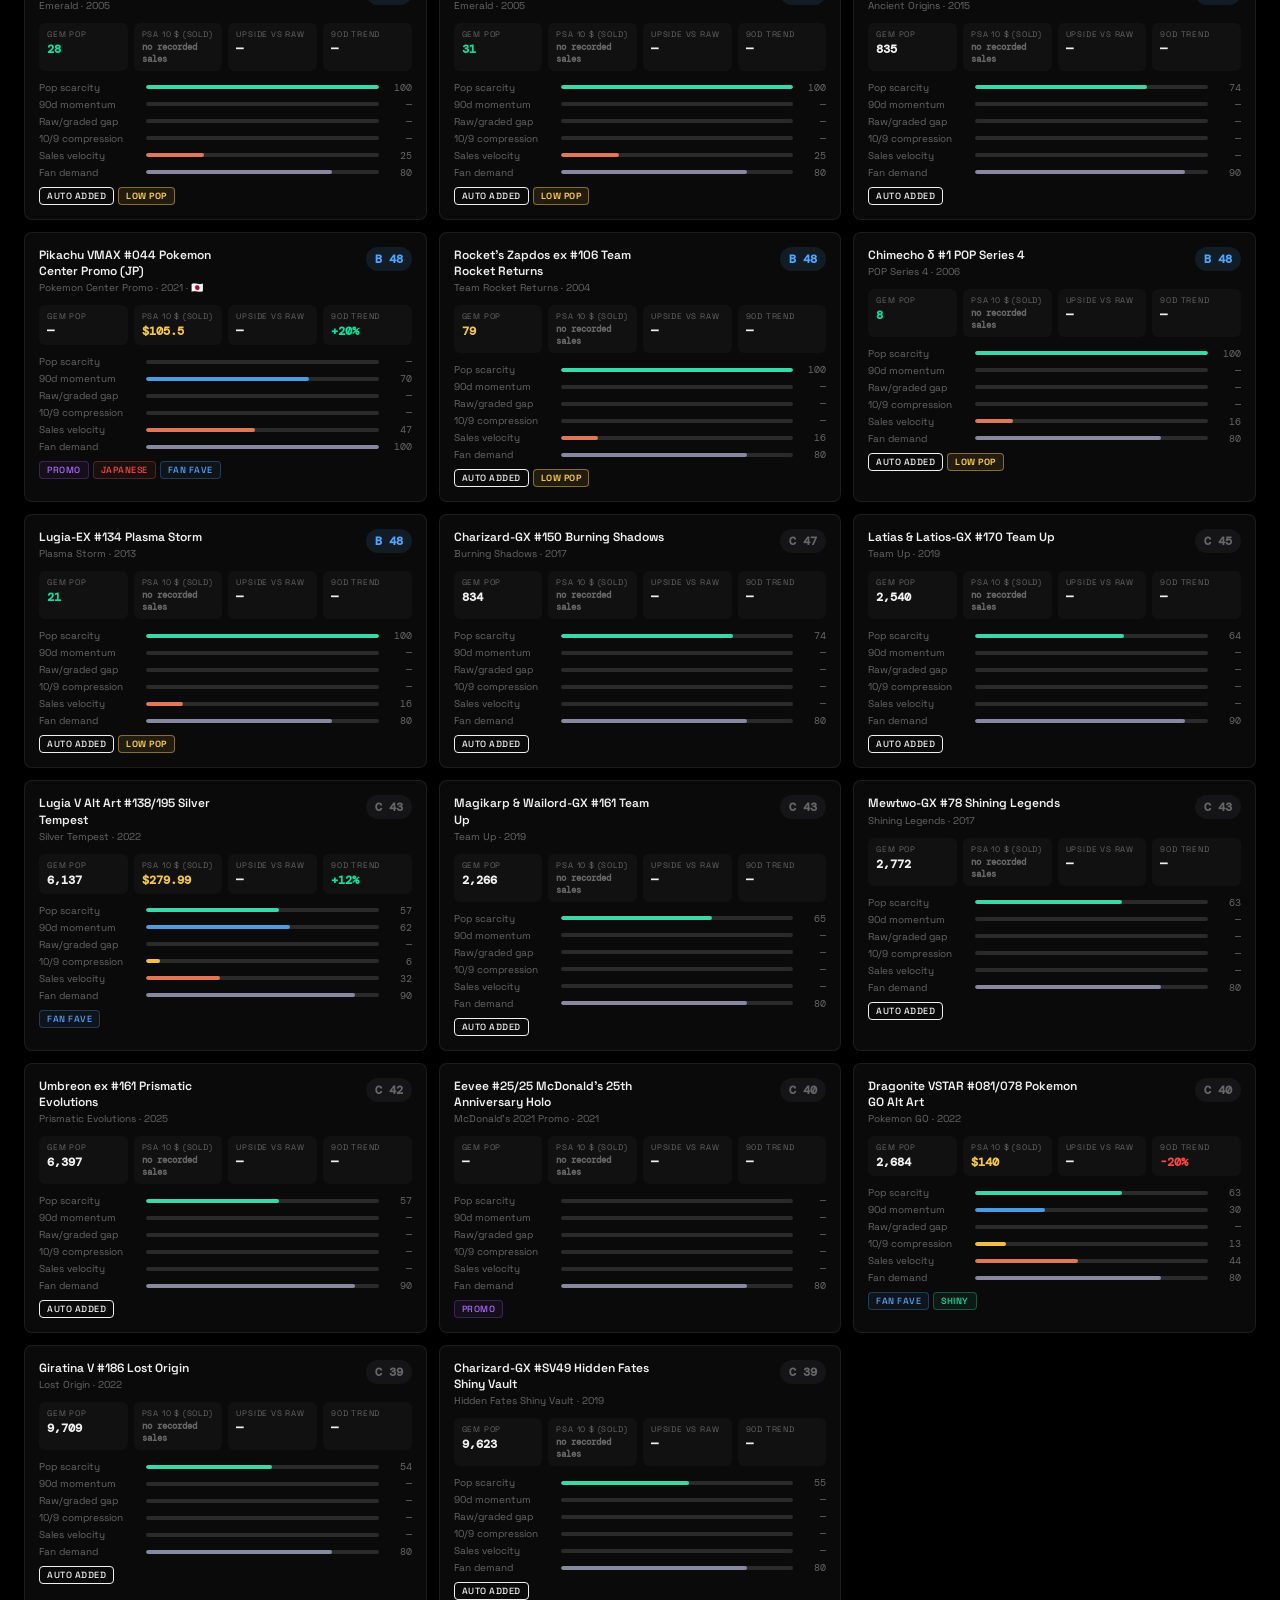
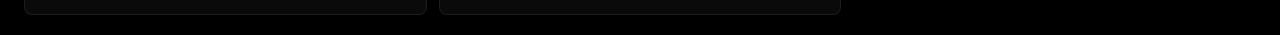
==== commit 23791448: "Grading view: raw eBay buy list for low-pop targets (12 verified listings + 1 pass) New Grading tab " ====
--- a/index.html
+++ b/index.html
@@ -308,6 +308,31 @@
 .ac-close { float:right; background:none; border:none; color:var(--muted); font-size:18px; cursor:pointer; }
 @media (max-width:860px) { .ac-layout { grid-template-columns:1fr; } .ac-sets { max-height:260px; } .ac-detail { grid-template-columns:1fr; } }
 
+
+/* Grading candidates view */
+.vtabs { flex-wrap:wrap; }
+.gc-group { font-size:11px; font-weight:700; letter-spacing:.5px; margin:16px 0 8px; font-family:'DM Mono',monospace; }
+.gc-group.buy { color:var(--mint); } .gc-group.risk { color:var(--gold); } .gc-group.pass { color:var(--red); }
+.gc-card { display:flex; gap:12px; background:var(--bg2); border:1px solid var(--border); border-radius:10px; padding:10px; margin-bottom:10px; }
+.gc-img { width:64px; flex:none; border-radius:5px; background:var(--dim); aspect-ratio:63/88; object-fit:cover; }
+.gc-main { flex:1; min-width:0; }
+.gc-top { display:flex; justify-content:space-between; align-items:flex-start; gap:8px; }
+.gc-name { font-size:13px; font-weight:600; line-height:1.3; }
+.gc-id { font-size:9.5px; color:var(--muted); font-family:'DM Mono',monospace; font-weight:400; }
+.gc-badge { font-size:9px; font-weight:700; padding:3px 9px; border-radius:20px; letter-spacing:.4px; flex:none; font-family:'DM Mono',monospace; }
+.gc-badge.buy { color:var(--mint); background:rgba(56,217,169,.12); border:1px solid rgba(56,217,169,.3); }
+.gc-badge.risk { color:var(--gold); background:rgba(240,192,64,.1); border:1px solid rgba(240,192,64,.35); }
+.gc-badge.pass { color:var(--red); background:rgba(224,85,85,.1); border:1px solid rgba(224,85,85,.3); }
+.gc-rows { display:flex; flex-wrap:wrap; gap:4px 14px; margin-top:7px; }
+.gc-kv { font-size:9.5px; color:var(--muted); font-family:'DM Mono',monospace; }
+.gc-kv b { color:var(--text); font-weight:600; }
+.gc-kv b.mint { color:var(--mint); }
+.gc-notes { font-size:10.5px; color:var(--muted); line-height:1.5; margin-top:6px; }
+.gc-risk { color:var(--gold); }
+.gc-link { display:inline-block; margin:8px 8px 0 0; font-size:10.5px; font-weight:600; color:var(--mint); text-decoration:none; border:1px solid rgba(56,217,169,.3); padding:5px 11px; border-radius:6px; }
+.gc-link:hover { background:rgba(56,217,169,.08); }
+.gc-link.alt { color:var(--muted); border-color:var(--border2); }
+@media (max-width:640px) { .gc-img { width:52px; } .gc-card { gap:10px; padding:9px; } }
 </style>
 </head>
 <body>
@@ -554,6 +579,7 @@
       <button class="vtab active" id="tabWatchlist" onclick="switchView('watchlist')">&#9889; Watchlist <span class="vtab-sub">tracked cards</span></button>
       <button class="vtab" id="tabAll" onclick="switchView('all')">&#128451; All Cards <span class="vtab-sub" id="allCountSub">full catalog</span></button>
       <button class="vtab" id="tabLowPop" onclick="switchView('lowpop')">&#128142; Low Pop <span class="vtab-sub">PSA 10 &lt; 80</span></button>
+      <button class="vtab" id="tabGrading" onclick="switchView('grading')">&#127919; Grading <span class="vtab-sub">raw buy list</span></button>
     </div>
 
     <div id="viewWatchlist">
@@ -614,6 +640,15 @@
         <div class="chip" onclick="lpSetEra(this,'me')">Mega</div>
       </div>
       <div id="lpBody"></div>
+    </div>
+
+    <div id="viewGrading" style="display:none">
+      <div class="notice">
+        <span>&#127919;</span>
+        <span>Raw near-mint copies of your low-pop targets, found and photo-inspected live on eBay. PSA 10 values are single recent sales (n=1) - upside signals, not stable comps. Nothing purchased.</span>
+      </div>
+      <div class="ac-meta" id="grMeta" style="margin-bottom:10px;">Loading grading candidates...</div>
+      <div id="grBody"></div>
     </div>
 
     <div class="ac-modal" id="acModal" onclick="if(event.target===this)acClose()">
@@ -4484,11 +4519,14 @@
   document.getElementById('viewWatchlist').style.display = v === 'watchlist' ? '' : 'none';
   document.getElementById('viewAll').style.display = v === 'all' ? '' : 'none';
   document.getElementById('viewLowPop').style.display = v === 'lowpop' ? '' : 'none';
+  document.getElementById('viewGrading').style.display = v === 'grading' ? '' : 'none';
   document.getElementById('tabWatchlist').classList.toggle('active', v === 'watchlist');
   document.getElementById('tabAll').classList.toggle('active', v === 'all');
   document.getElementById('tabLowPop').classList.toggle('active', v === 'lowpop');
+  document.getElementById('tabGrading').classList.toggle('active', v === 'grading');
   if (v === 'all' && !acSets) acLoadMeta();
   if (v === 'lowpop' && !lpRows) lpLoad();
+  if (v === 'grading' && !grData) grLoad();
 }
 
 async function acLoadMeta() {
@@ -4771,6 +4809,55 @@
   }
 }
 
+// ─── Grading candidates: raw eBay listings for low-pop targets ───
+let grData = null;
+async function grLoad() {
+  try {
+    grData = await fetch('grading-candidates.json').then(r => r.json());
+    grRender();
+  } catch(e) {
+    document.getElementById('grMeta').textContent = 'Grading candidates failed to load: ' + e.message;
+  }
+}
+function grRender() {
+  try {
+    const items = grData.items;
+    const groups = [
+      ['buy', 'BUY CANDIDATES - photos genuinely clean'],
+      ['risk', 'RISKIER - real flags, your call'],
+      ['pass', 'PASS - no gradable copy right now'],
+    ];
+    const nListed = items.filter(i => i.url).length;
+    document.getElementById('grMeta').textContent = items.length + ' low-pop targets checked · ' + nListed + ' active eBay listings · verified live ' + grData.verified + ' · pops: real PSA (GemRate, Sep 7 2026)';
+    const badge = { buy: 'BUY', risk: 'RISK', pass: 'PASS' };
+    document.getElementById('grBody').innerHTML = groups.map(([key, label]) => {
+      const rows = items.filter(i => i.status === key);
+      if (!rows.length) return '';
+      return `<div class="gc-group ${key}">${label} (${rows.length})</div>` + rows.map(i => `
+        <div class="gc-card">
+          <img class="gc-img" loading="lazy" src="${i.img}" alt="${i.n}">
+          <div class="gc-main">
+            <div class="gc-top">
+              <div class="gc-name">${i.n} <span class="gc-id">#${i.num} · ${i.set} · ${i.r}</span></div>
+              <span class="gc-badge ${i.status}">${badge[i.status]}</span>
+            </div>
+            <div class="gc-rows">
+              ${i.price != null ? `<span class="gc-kv">ASK <b class="mint">$${i.price.toFixed(2)}${i.type === 'OBO' ? ' OBO' : ''}${i.ship ? ' + $' + i.ship.toFixed(2) + ' ship' : ' · free ship'}</b></span>` : ''}
+              ${i.seller ? `<span class="gc-kv">SELLER <b>${i.seller} (${i.fb})</b></span>` : ''}
+              <span class="gc-kv">PSA 10 POP <b>${i.pop}</b></span>
+              <span class="gc-kv">LAST PSA 10 SALE <b>$${i.last.amt.toLocaleString()} · ${i.last.venue} · ${i.last.date}</b></span>
+            </div>
+            <div class="gc-notes">${i.cond ? `Listed as "${i.cond}". ` : ''}${i.notes}${i.risk ? ` <span class="gc-risk">⚠ ${i.risk}</span>` : ''}</div>
+            ${i.url ? `<a class="gc-link" href="${i.url}" target="_blank" rel="noopener">View listing &#8599;</a>` : ''}
+            ${i.altUrl ? `<a class="gc-link alt" href="${i.altUrl}" target="_blank" rel="noopener">${i.altLabel} &#8599;</a>` : ''}
+          </div>
+        </div>`).join('');
+    }).join('');
+  } catch(e) {
+    document.getElementById('grMeta').textContent = 'Grading render failed: ' + e.message;
+  }
+}
+
 function acClose() { document.getElementById('acModal').classList.remove('open'); }
 
 </script>
